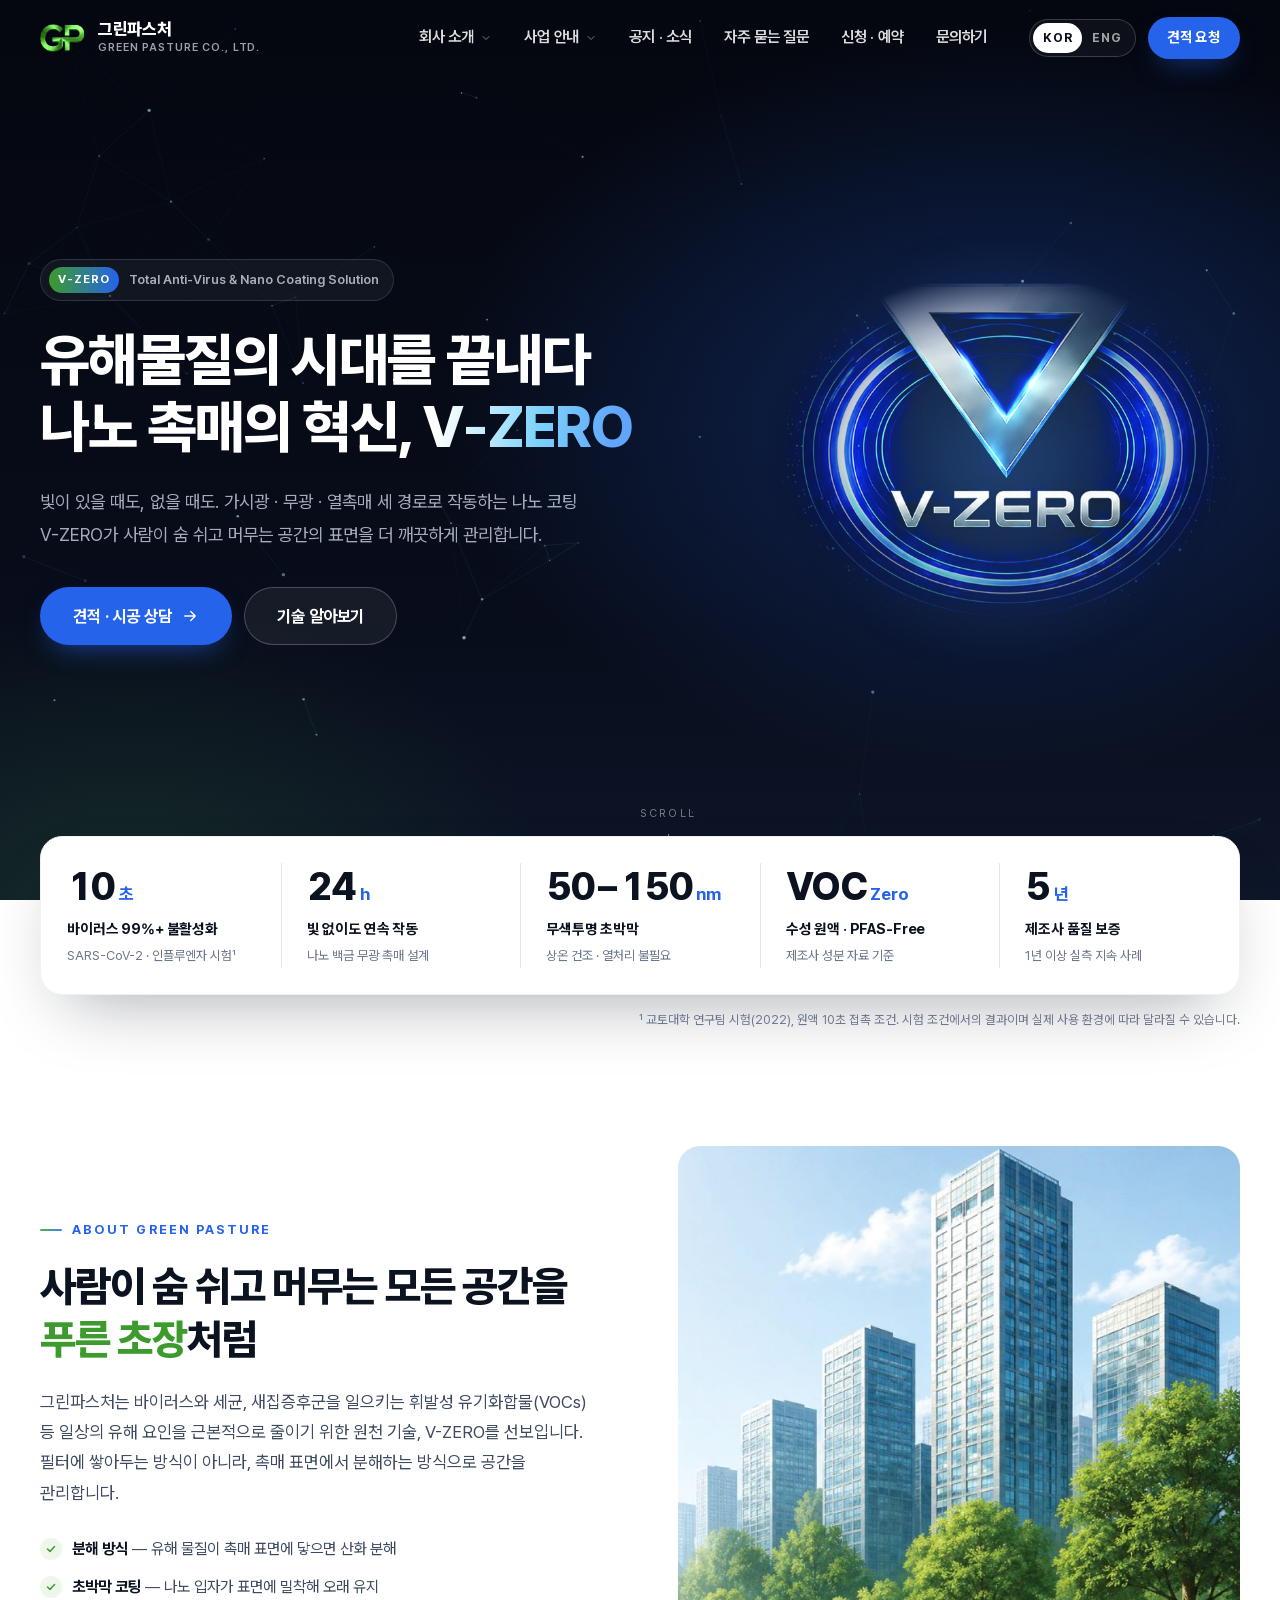
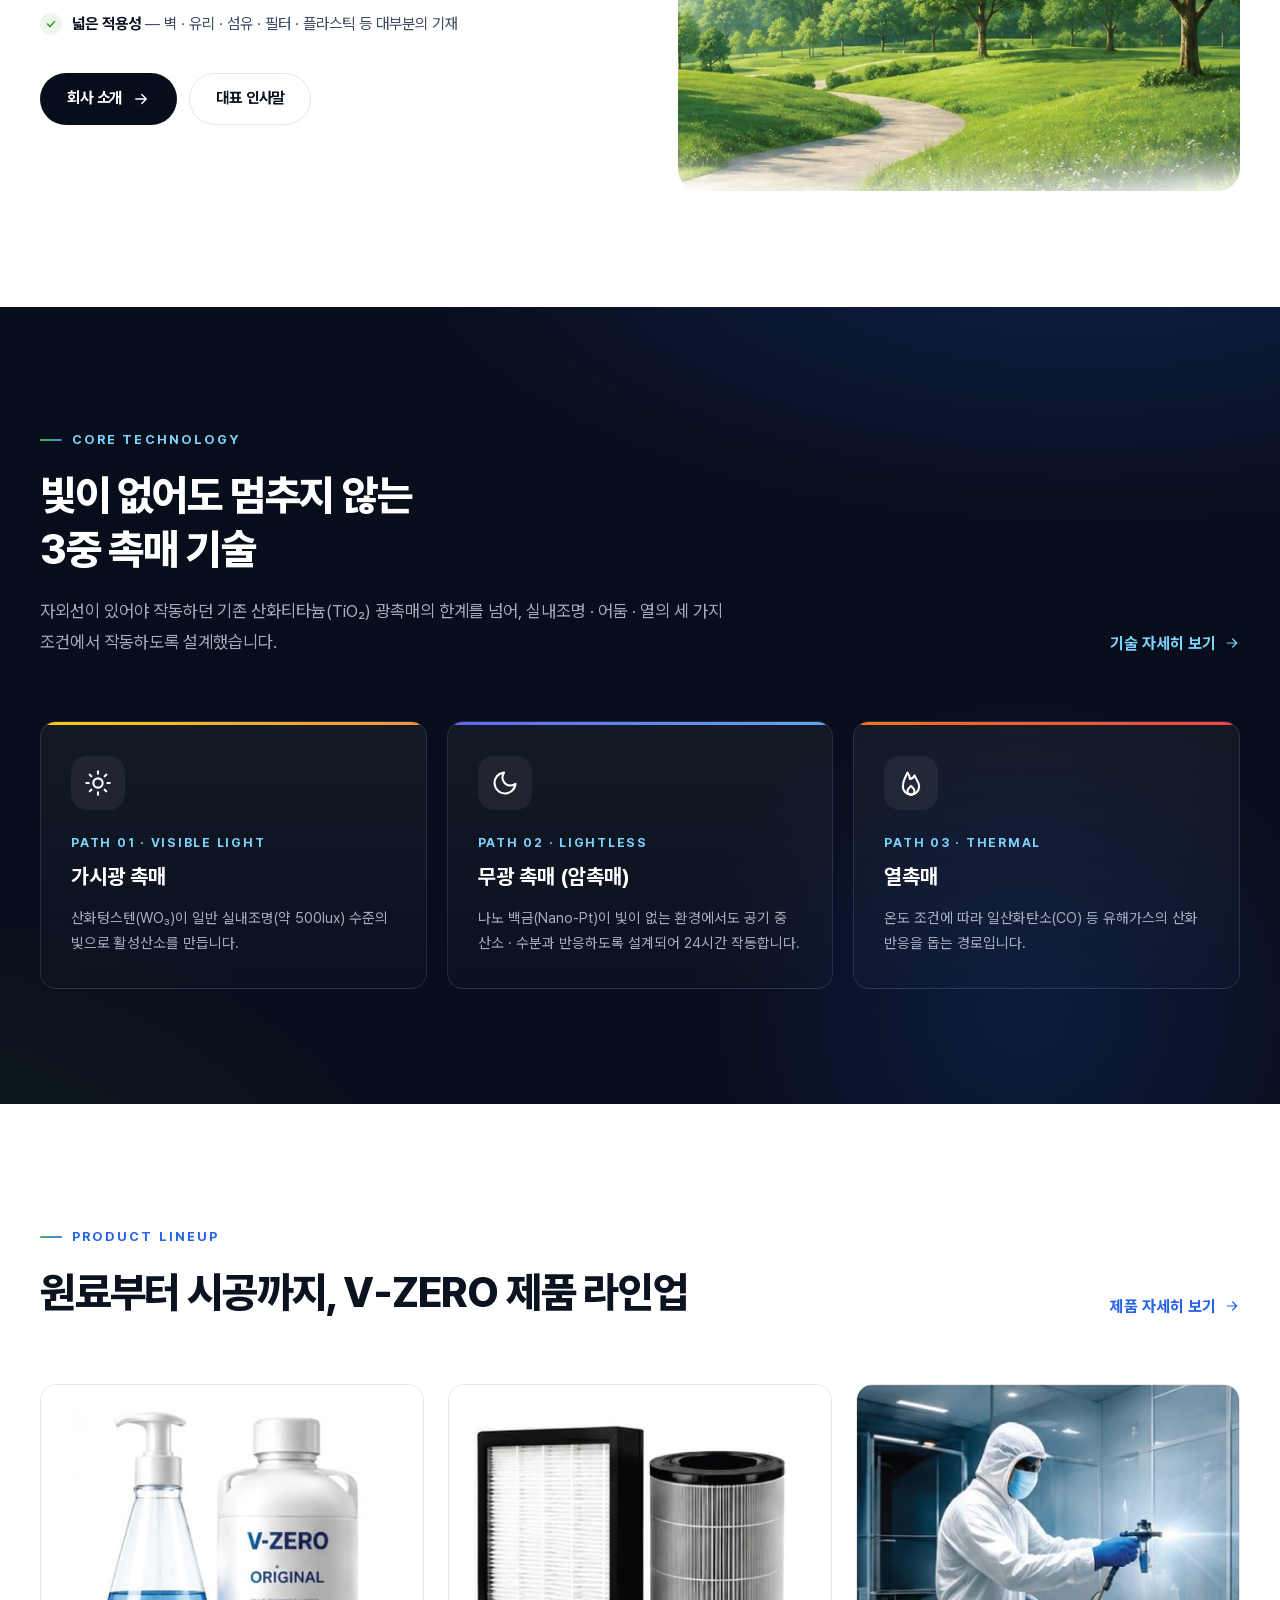
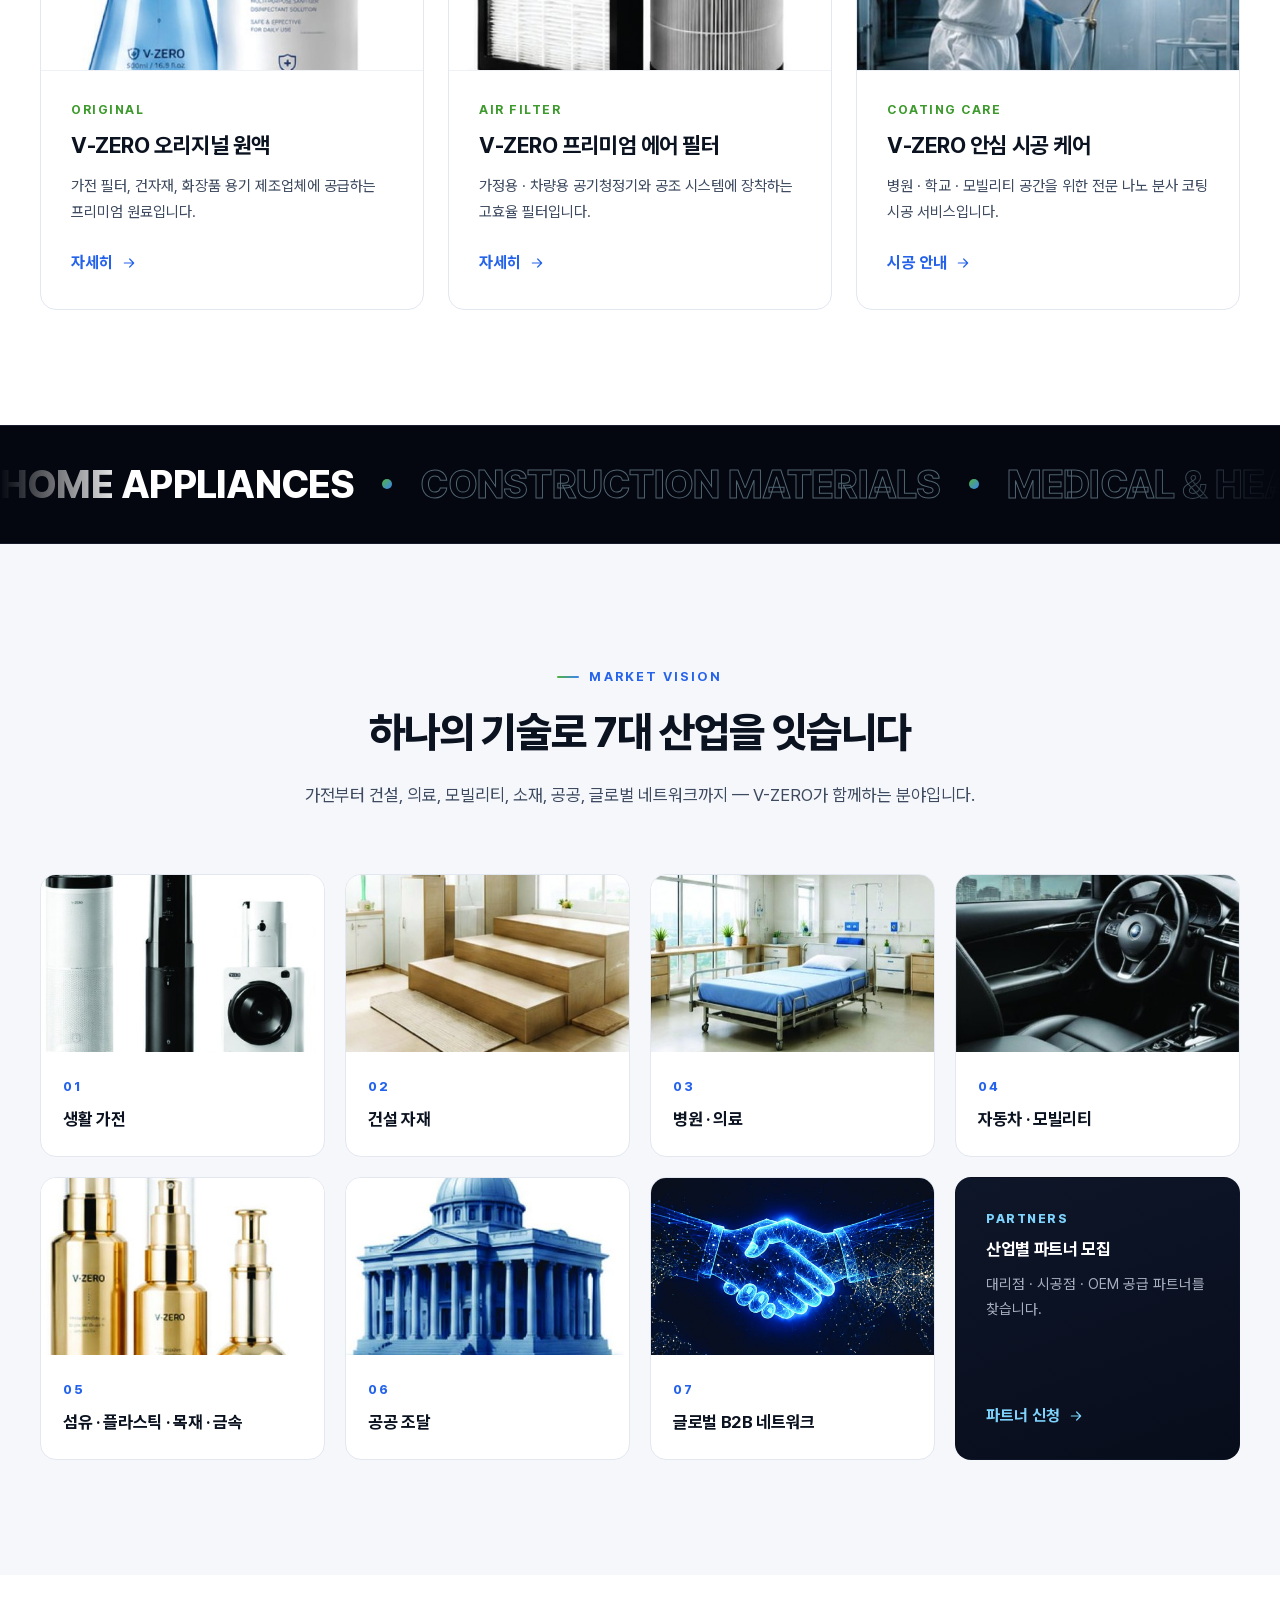
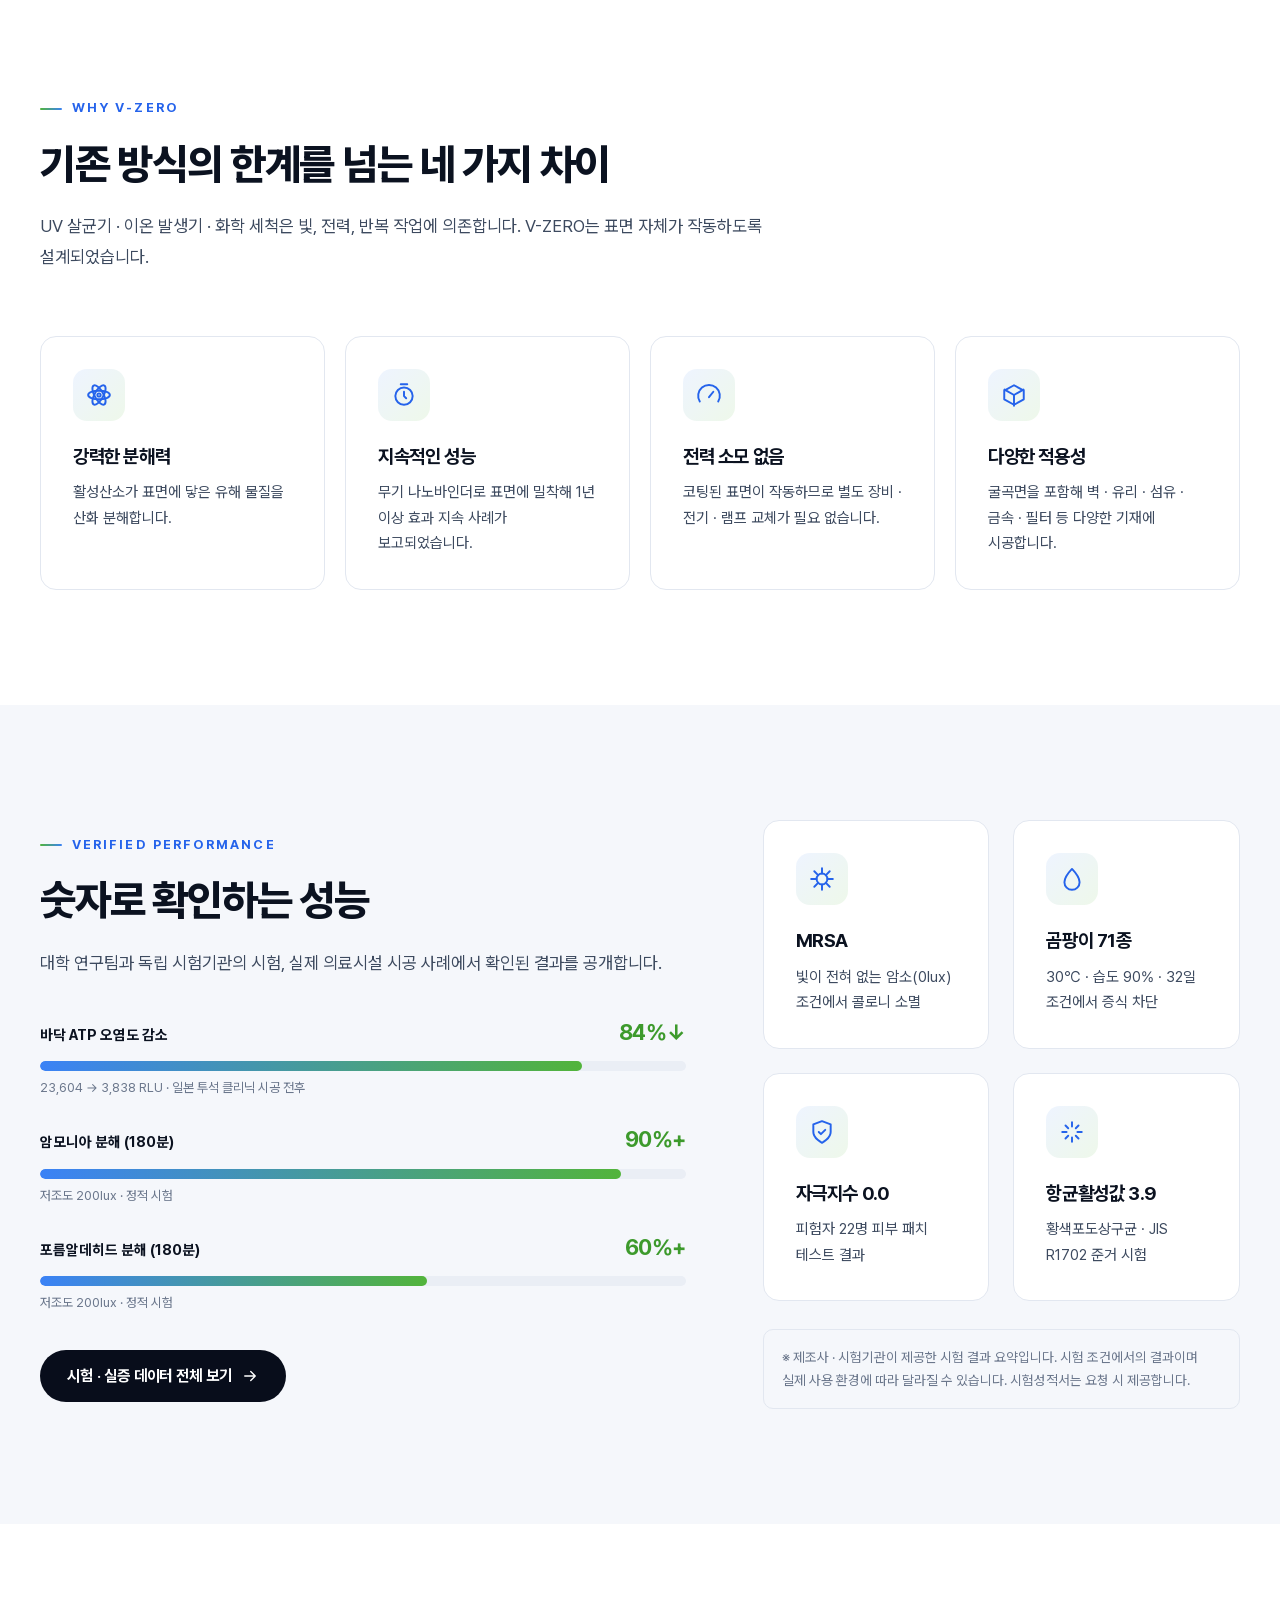
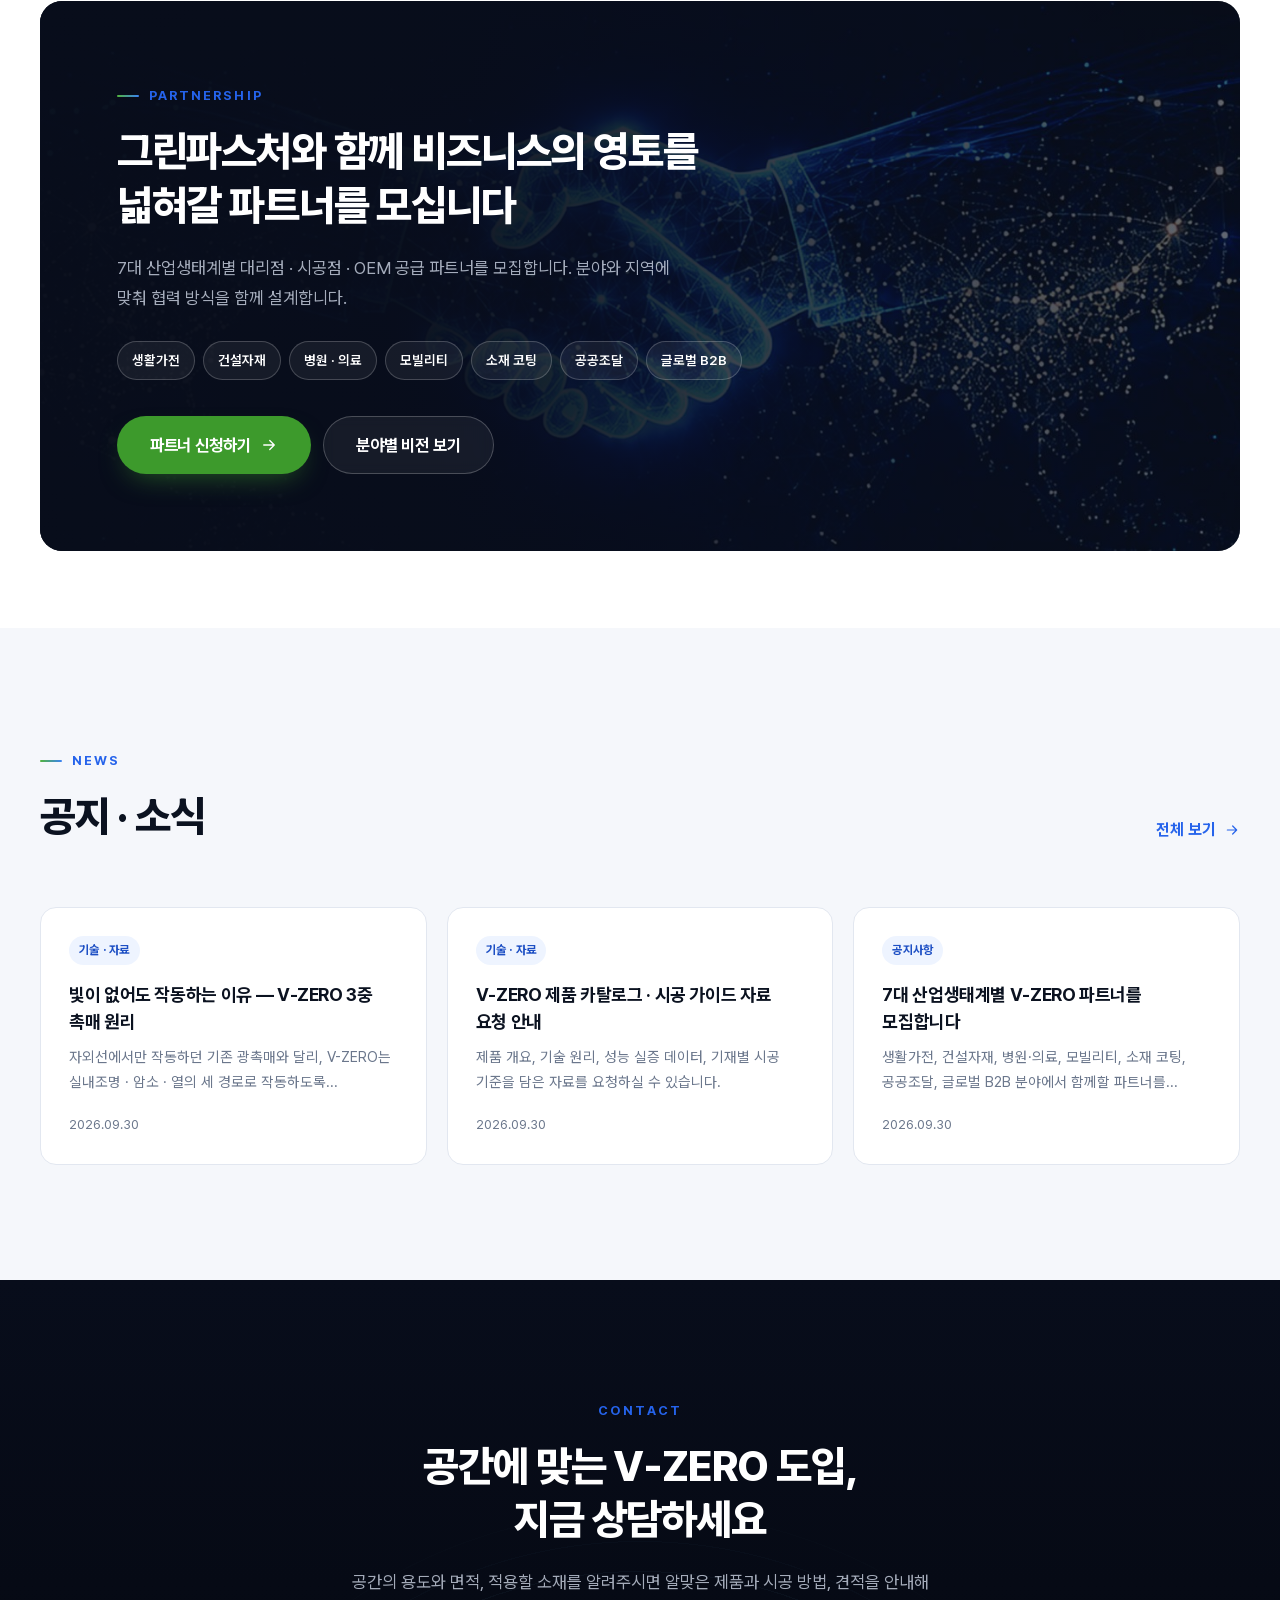
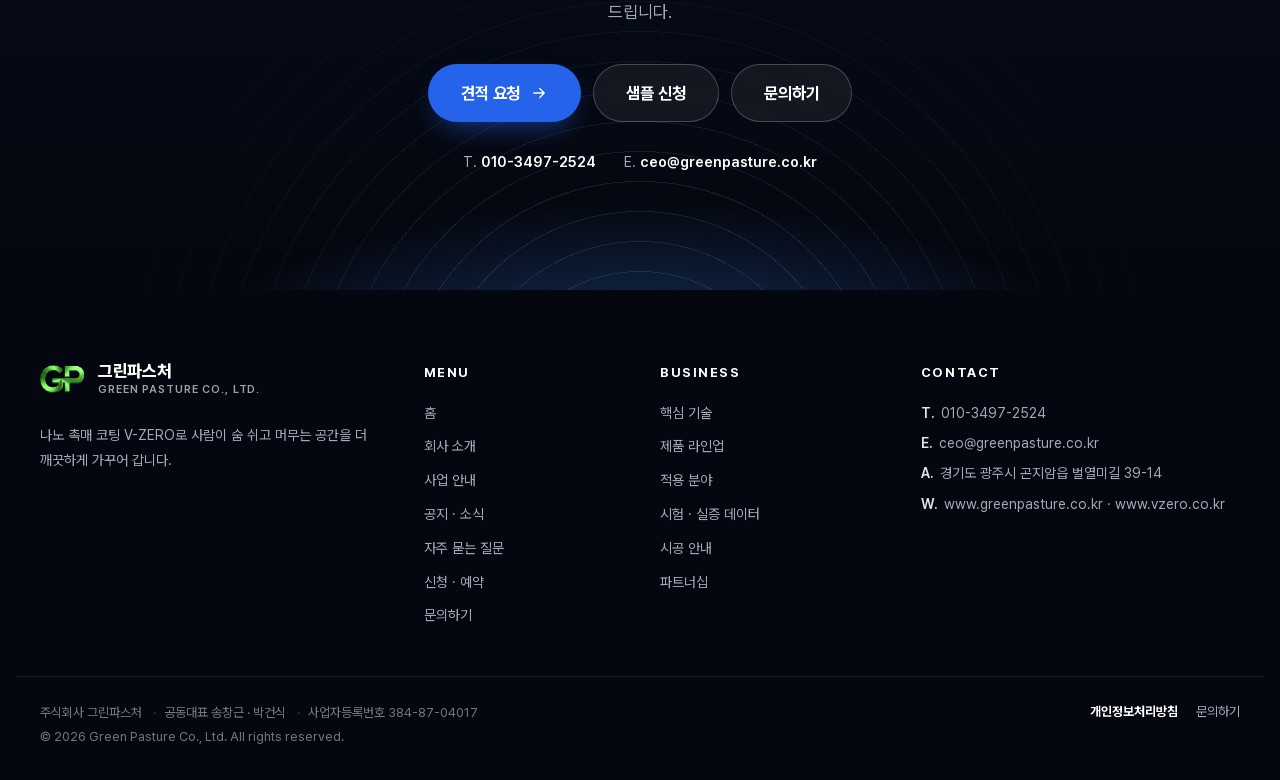
==== index.html @ b208fc96 "사업자등록증 반영, 움직임(애니메이션) 추가 사업자등록증 (2026-06-05 발급) - 사업자등록번호 384-87-04017: 푸터, 회사 개요, 구조화 데이터(taxID) - " ====
<!DOCTYPE html>
<html lang="ko" class="no-js">
<head>
<meta charset="UTF-8">
<meta name="viewport" content="width=device-width, initial-scale=1">
<title>주식회사 그린파스처 | 나노 촉매 코팅 V-ZERO</title>
<meta name="gp:title-en" content="Green Pasture Co., Ltd. | V-ZERO Nano-Catalyst Coating">
<meta name="description" content="가시광 · 무광 · 열촉매 3중 작동 나노 코팅 V-ZERO. 주식회사 그린파스처가 병원 · 학교 · 가전 · 건설자재 · 모빌리티 공간의 표면 위생 솔루션을 제공합니다.">
<meta name="keywords" content="그린파스처, V-ZERO, 브이제로, 나노코팅, 광촉매, 가시광촉매, 암촉매, 항균코팅, 항바이러스코팅, 나노촉매">
<link rel="canonical" href="https://www.greenpasture.co.kr/">
<meta property="og:type" content="website">
<meta property="og:site_name" content="그린파스처 Green Pasture">
<meta property="og:title" content="주식회사 그린파스처 | 나노 촉매 코팅 V-ZERO">
<meta property="og:description" content="유해물질의 시대를 끝내다 — 가시광 · 무광 · 열촉매 3중 작동 나노 코팅 V-ZERO">
<meta property="og:url" content="https://www.greenpasture.co.kr/">
<meta property="og:image" content="https://www.greenpasture.co.kr/assets/img/og-image.jpg">
<meta property="og:locale" content="ko_KR">
<meta property="og:locale:alternate" content="en_US">
<meta name="twitter:card" content="summary_large_image">
<!-- 검색엔진 등록 후 받은 확인 코드를 아래에 넣으세요 (README 7장 참고)
<meta name="naver-site-verification" content="">
<meta name="google-site-verification" content="">
-->
<link rel="icon" type="image/png" sizes="32x32" href="assets/img/favicon-32.png">
<link rel="icon" type="image/png" sizes="64x64" href="assets/img/favicon-64.png">
<link rel="apple-touch-icon" href="assets/img/apple-touch-icon.png">
<meta name="theme-color" content="#080d1b">
<script>(function(){var d=document.documentElement;d.classList.remove('no-js');try{var q=new URLSearchParams(location.search).get('lang');var l=q||localStorage.getItem('gp-lang');if(l==='en')d.lang='en';}catch(e){}})();</script>
<link rel="stylesheet" href="assets/fonts/pretendard/pretendard.css">
<link rel="stylesheet" href="assets/css/style.css?v=2">
<script type="application/ld+json">
{
  "@context": "https://schema.org",
  "@type": "Organization",
  "name": "주식회사 그린파스처",
  "alternateName": "Green Pasture Co., Ltd.",
  "url": "https://www.greenpasture.co.kr/",
  "logo": "https://www.greenpasture.co.kr/assets/img/apple-touch-icon.png",
  "email": "ceo@greenpasture.co.kr",
  "telephone": "+82-10-3497-2524",
  "address": {
    "@type": "PostalAddress",
    "streetAddress": "곤지암읍 벌열미길 39-14",
    "addressLocality": "광주시",
    "addressRegion": "경기도",
    "addressCountry": "KR"
  },
  "taxID": "384-87-04017",
  "brand": { "@type": "Brand", "name": "V-ZERO" }
}
</script>
</head>
<body>
<a class="skip-link" href="#main">본문 바로가기</a>
<div id="header-slot"></div>

<main id="main">

  <!-- ============ 첫 화면 ============ -->
  <section class="hero" aria-labelledby="heroTitle">
    <canvas class="hero__canvas" id="heroCanvas" aria-hidden="true"></canvas>
    <div class="wrap hero__inner">
      <div class="hero__copy">
        <span class="hero__kicker"><b>V-ZERO</b> Total Anti-Virus &amp; Nano Coating Solution</span>
        <h1 class="h-display" id="heroTitle">
          <span data-lang="ko"><span class="line">유해물질의 시대를 끝내다</span><span class="line">나노 촉매의 혁신, <span class="grad-text nowrap">V-ZERO</span></span></span>
          <span data-lang="en"><span class="line">Ending the age of</span><span class="line">harmful substances. <span class="grad-text nowrap">V-ZERO</span></span></span>
        </h1>
        <p class="hero__lead">
          <span data-lang="ko">빛이 있을 때도, 없을 때도. 가시광 · 무광 · 열촉매 세 경로로 작동하는 나노 코팅 V-ZERO가 사람이 숨 쉬고 머무는 공간의 표면을 더 깨끗하게 관리합니다.</span>
          <span data-lang="en">With light or without it. V-ZERO is a nano coating that works through visible-light, lightless and thermal catalysis to keep the surfaces of the spaces where people live and breathe cleaner.</span>
        </p>
        <div class="btn-row">
          <a class="btn btn--primary btn--lg" href="apply.html?type=quote">
            <span data-lang="ko">견적 · 시공 상담</span><span data-lang="en">Request a Quote</span><i data-icon="arrow"></i>
          </a>
          <a class="btn btn--ghost btn--lg" href="business.html#technology">
            <span data-lang="ko">기술 알아보기</span><span data-lang="en">Explore Technology</span>
          </a>
        </div>
      </div>
      <div class="hero__visual">
        <img class="hero__emblem" src="assets/img/vzero-emblem.jpg" alt="V-ZERO 엠블럼" width="1400" height="1062" fetchpriority="high">
      </div>
    </div>
    <span class="hero__scroll" aria-hidden="true">Scroll</span>
  </section>

  <!-- ============ 핵심 수치 ============ -->
  <section class="specs" aria-label="V-ZERO 핵심 수치">
    <div class="wrap">
      <div class="specs__panel reveal">
        <div class="spec">
          <div class="spec__value">10<small data-lang="ko">초</small><small data-lang="en">sec</small></div>
          <div class="spec__label"><span data-lang="ko">바이러스 99%+ 불활성화</span><span data-lang="en">99%+ virus inactivation</span></div>
          <div class="spec__desc"><span data-lang="ko">SARS-CoV-2 · 인플루엔자 시험¹</span><span data-lang="en">SARS-CoV-2 &amp; influenza tests¹</span></div>
        </div>
        <div class="spec">
          <div class="spec__value">24<small>h</small></div>
          <div class="spec__label"><span data-lang="ko">빛 없이도 연속 작동</span><span data-lang="en">Works without light</span></div>
          <div class="spec__desc"><span data-lang="ko">나노 백금 무광 촉매 설계</span><span data-lang="en">Nano-platinum dark catalyst</span></div>
        </div>
        <div class="spec">
          <div class="spec__value">50–150<small>nm</small></div>
          <div class="spec__label"><span data-lang="ko">무색투명 초박막</span><span data-lang="en">Invisible ultra-thin film</span></div>
          <div class="spec__desc"><span data-lang="ko">상온 건조 · 열처리 불필요</span><span data-lang="en">Room-temperature curing</span></div>
        </div>
        <div class="spec">
          <div class="spec__value">VOC<small>Zero</small></div>
          <div class="spec__label"><span data-lang="ko">수성 원액 · PFAS-Free</span><span data-lang="en">Water-based, PFAS-free</span></div>
          <div class="spec__desc"><span data-lang="ko">제조사 성분 자료 기준</span><span data-lang="en">Per manufacturer data</span></div>
        </div>
        <div class="spec" data-tbd="'5년 제조사 보증'의 보증 주체(제조사/그린파스처)와 보증 조건을 확인해 주세요.">
          <div class="spec__value">5<small data-lang="ko">년</small><small data-lang="en">yrs</small></div>
          <div class="spec__label"><span data-lang="ko">제조사 품질 보증</span><span data-lang="en">Manufacturer warranty</span></div>
          <div class="spec__desc"><span data-lang="ko">1년 이상 실측 지속 사례</span><span data-lang="en">Field-verified over 1 year</span></div>
        </div>
      </div>
      <p class="specs__foot" data-tbd="시험성적서 원본과, 시험 물질(W-35PGN 계열)과 V-ZERO의 동일성 확인이 필요합니다. 광고 표현은 화학제품안전법·표시광고법 검토 대상입니다.">
        <span data-lang="ko">¹ 교토대학 연구팀 시험(2022), 원액 10초 접촉 조건. 시험 조건에서의 결과이며 실제 사용 환경에 따라 달라질 수 있습니다.</span>
        <span data-lang="en">¹ Kyoto University research team (2022), 10-second contact with the solution. Results under test conditions; actual performance may vary.</span>
      </p>
    </div>
  </section>

  <!-- ============ 브랜드 ============ -->
  <section class="section">
    <div class="wrap split">
      <div class="reveal">
        <span class="eyebrow">About Green Pasture</span>
        <h2 class="h2">
          <span data-lang="ko">사람이 숨 쉬고 머무는 모든 공간을<br><span class="accent-green">푸른 초장</span>처럼</span>
          <span data-lang="en">Every space where people breathe and stay, as clean as a <span class="accent-green">green pasture</span></span>
        </h2>
        <p class="lead">
          <span data-lang="ko">그린파스처는 바이러스와 세균, 새집증후군을 일으키는 휘발성 유기화합물(VOCs) 등 일상의 유해 요인을 근본적으로 줄이기 위한 원천 기술, V-ZERO를 선보입니다. 필터에 쌓아두는 방식이 아니라, 촉매 표면에서 분해하는 방식으로 공간을 관리합니다.</span>
          <span data-lang="en">Green Pasture introduces V-ZERO, a core technology developed to fundamentally reduce everyday hazards such as viruses, bacteria and the volatile organic compounds (VOCs) behind sick building syndrome. Rather than trapping them in a filter, V-ZERO breaks them down on the catalyst surface.</span>
        </p>
        <ul class="checks">
          <li><span data-lang="ko"><strong>분해 방식</strong> — 유해 물질이 촉매 표면에 닿으면 산화 분해</span><span data-lang="en"><strong>Decomposition</strong> — contaminants are oxidized on contact with the catalyst surface</span></li>
          <li><span data-lang="ko"><strong>초박막 코팅</strong> — 나노 입자가 표면에 밀착해 오래 유지</span><span data-lang="en"><strong>Ultra-thin coating</strong> — nano particles bond tightly and last</span></li>
          <li><span data-lang="ko"><strong>넓은 적용성</strong> — 벽 · 유리 · 섬유 · 필터 · 플라스틱 등 대부분의 기재</span><span data-lang="en"><strong>Versatile</strong> — walls, glass, textiles, filters, plastics and more</span></li>
        </ul>
        <div class="btn-row">
          <a class="btn btn--dark" href="about.html"><span data-lang="ko">회사 소개</span><span data-lang="en">About Us</span><i data-icon="arrow"></i></a>
          <a class="btn btn--line" href="about.html#message"><span data-lang="ko">대표 인사말</span><span data-lang="en">CEO Message</span></a>
        </div>
      </div>
      <div class="reveal" data-delay="2">
        <div class="frame" style="aspect-ratio: 4 / 4.6">
          <img src="assets/img/brand-city.jpg" alt="숲과 도시가 어우러진 풍경" width="696" height="874" loading="lazy">
        </div>
      </div>
    </div>
  </section>

  <!-- ============ 핵심 기술 ============ -->
  <section class="section section--dark" aria-labelledby="techTitle">
    <div class="wrap">
      <div class="section__head section__head--split">
        <div class="reveal">
          <span class="eyebrow">Core Technology</span>
          <h2 class="h2" id="techTitle">
            <span data-lang="ko">빛이 없어도 멈추지 않는<br>3중 촉매 기술</span>
            <span data-lang="en">A triple catalyst that<br>keeps working in the dark</span>
          </h2>
          <p class="lead">
            <span data-lang="ko">자외선이 있어야 작동하던 기존 산화티타늄(TiO₂) 광촉매의 한계를 넘어, 실내조명 · 어둠 · 열의 세 가지 조건에서 작동하도록 설계했습니다.</span>
            <span data-lang="en">Going beyond UV-dependent titanium dioxide (TiO₂) photocatalysts, V-ZERO is designed to work under indoor light, in darkness and with heat.</span>
          </p>
        </div>
        <a class="link-arrow reveal" href="business.html#technology"><span data-lang="ko">기술 자세히 보기</span><span data-lang="en">Technology details</span><i data-icon="arrow"></i></a>
      </div>
      <div class="paths">
        <article class="path path--light reveal">
          <div class="path__icon"><i data-icon="sun"></i></div>
          <div class="path__step">Path 01 · Visible Light</div>
          <h3><span data-lang="ko">가시광 촉매</span><span data-lang="en">Visible-light catalysis</span></h3>
          <p><span data-lang="ko">산화텅스텐(WO₃)이 일반 실내조명(약 500lux) 수준의 빛으로 활성산소를 만듭니다.</span><span data-lang="en">Tungsten trioxide (WO₃) generates reactive oxygen under ordinary indoor lighting (approx. 500 lux).</span></p>
        </article>
        <article class="path path--dark reveal" data-delay="1">
          <div class="path__icon"><i data-icon="moon"></i></div>
          <div class="path__step">Path 02 · Lightless</div>
          <h3><span data-lang="ko">무광 촉매 (암촉매)</span><span data-lang="en">Lightless (dark) catalysis</span></h3>
          <p><span data-lang="ko">나노 백금(Nano-Pt)이 빛이 없는 환경에서도 공기 중 산소 · 수분과 반응하도록 설계되어 24시간 작동합니다.</span><span data-lang="en">Nano-platinum is designed to react with oxygen and moisture in the air even without light, working around the clock.</span></p>
        </article>
        <article class="path path--heat reveal" data-delay="2">
          <div class="path__icon"><i data-icon="flame"></i></div>
          <div class="path__step">Path 03 · Thermal</div>
          <h3><span data-lang="ko">열촉매</span><span data-lang="en">Thermal catalysis</span></h3>
          <p><span data-lang="ko">온도 조건에 따라 일산화탄소(CO) 등 유해가스의 산화 반응을 돕는 경로입니다.</span><span data-lang="en">Under suitable temperatures, it assists the oxidation of harmful gases such as carbon monoxide (CO).</span></p>
        </article>
      </div>
    </div>
  </section>

  <!-- ============ 제품 ============ -->
  <section class="section" aria-labelledby="productTitle">
    <div class="wrap">
      <div class="section__head section__head--split">
        <div class="reveal">
          <span class="eyebrow">Product Lineup</span>
          <h2 class="h2" id="productTitle"><span data-lang="ko">원료부터 시공까지, V-ZERO 제품 라인업</span><span data-lang="en">From raw material to application</span></h2>
        </div>
        <a class="link-arrow reveal" href="business.html#products"><span data-lang="ko">제품 자세히 보기</span><span data-lang="en">View all products</span><i data-icon="arrow"></i></a>
      </div>
      <div class="grid grid--3">
        <article class="card product reveal">
          <div class="product__media"><img src="assets/img/prod-original.jpg" alt="V-ZERO 오리지널 원액 용기" width="477" height="469" loading="lazy"></div>
          <div class="product__body">
            <span class="product__tag">Original</span>
            <h3><span data-lang="ko">V-ZERO 오리지널 원액</span><span data-lang="en">V-ZERO Original Solution</span></h3>
            <p><span data-lang="ko">가전 필터, 건자재, 화장품 용기 제조업체에 공급하는 프리미엄 원료입니다.</span><span data-lang="en">A premium raw material supplied to manufacturers of appliance filters, building materials and cosmetic containers.</span></p>
            <a class="link-arrow" href="business.html#products"><span data-lang="ko">자세히</span><span data-lang="en">Details</span><i data-icon="arrow"></i></a>
          </div>
        </article>
        <article class="card product reveal" data-delay="1">
          <div class="product__media"><img src="assets/img/prod-filter.jpg" alt="V-ZERO 프리미엄 에어 필터" width="477" height="443" loading="lazy"></div>
          <div class="product__body">
            <span class="product__tag">Air Filter</span>
            <h3><span data-lang="ko">V-ZERO 프리미엄 에어 필터</span><span data-lang="en">V-ZERO Premium Air Filter</span></h3>
            <p><span data-lang="ko">가정용 · 차량용 공기청정기와 공조 시스템에 장착하는 고효율 필터입니다.</span><span data-lang="en">High-efficiency filters for home and vehicle air purifiers and HVAC systems.</span></p>
            <a class="link-arrow" href="business.html#products"><span data-lang="ko">자세히</span><span data-lang="en">Details</span><i data-icon="arrow"></i></a>
          </div>
        </article>
        <article class="card product reveal" data-delay="2">
          <div class="product__media product__media--cover"><img src="assets/img/prod-care.jpg" alt="방호복을 입고 스프레이건으로 나노 코팅을 시공하는 모습" width="454" height="388" loading="lazy"></div>
          <div class="product__body">
            <span class="product__tag">Coating Care</span>
            <h3><span data-lang="ko">V-ZERO 안심 시공 케어</span><span data-lang="en">V-ZERO Coating Care</span></h3>
            <p><span data-lang="ko">병원 · 학교 · 모빌리티 공간을 위한 전문 나노 분사 코팅 시공 서비스입니다.</span><span data-lang="en">A professional nano spray-coating service for hospitals, schools and mobility spaces.</span></p>
            <a class="link-arrow" href="business.html#process"><span data-lang="ko">시공 안내</span><span data-lang="en">Process</span><i data-icon="arrow"></i></a>
          </div>
        </article>
      </div>
    </div>
  </section>

  <!-- ============ 흐르는 산업 띠 (장식 · 7대 산업 영문명) ============ -->
  <div class="marquee" aria-hidden="true">
    <div class="marquee__track"><div class="marquee__group"><span class="marquee__item">Home Appliances</span><span class="marquee__item">Construction Materials</span><span class="marquee__item">Medical &amp; Healthcare</span><span class="marquee__item">Automotive &amp; Mobility</span><span class="marquee__item">Textiles · Plastics · Wood · Metals</span><span class="marquee__item">Public Procurement</span><span class="marquee__item">Global B2B Network</span></div><div class="marquee__group"><span class="marquee__item">Home Appliances</span><span class="marquee__item">Construction Materials</span><span class="marquee__item">Medical &amp; Healthcare</span><span class="marquee__item">Automotive &amp; Mobility</span><span class="marquee__item">Textiles · Plastics · Wood · Metals</span><span class="marquee__item">Public Procurement</span><span class="marquee__item">Global B2B Network</span></div></div>
  </div>

  <!-- ============ 적용 분야 ============ -->
  <section class="section section--soft" aria-labelledby="appTitle">
    <div class="wrap">
      <div class="section__head section__head--center reveal">
        <span class="eyebrow">Market Vision</span>
        <h2 class="h2" id="appTitle"><span data-lang="ko">하나의 기술로 7대 산업을 잇습니다</span><span data-lang="en">One technology, seven industries</span></h2>
        <p class="lead"><span data-lang="ko">가전부터 건설, 의료, 모빌리티, 소재, 공공, 글로벌 네트워크까지 — V-ZERO가 함께하는 분야입니다.</span><span data-lang="en">From appliances to construction, healthcare, mobility, materials, the public sector and global networks.</span></p>
      </div>
      <div class="apps apps--4">
        <a class="app reveal" href="business.html#applications">
          <div class="app__media"><img src="assets/img/app-home.jpg" alt="공기청정기와 생활가전" width="468" height="374" loading="lazy"></div>
          <div class="app__body"><span class="app__no">01</span><h3><span data-lang="ko">생활 가전</span><span data-lang="en">Home Appliances</span></h3></div>
        </a>
        <a class="app reveal" data-delay="1" href="business.html#applications">
          <div class="app__media"><img src="assets/img/app-build.jpg" alt="밝은 실내 마감재" width="442" height="422" loading="lazy"></div>
          <div class="app__body"><span class="app__no">02</span><h3><span data-lang="ko">건설 자재</span><span data-lang="en">Construction Materials</span></h3></div>
        </a>
        <a class="app reveal" data-delay="2" href="business.html#applications">
          <div class="app__media"><img src="assets/img/app-medical.jpg" alt="병실 내부" width="442" height="367" loading="lazy"></div>
          <div class="app__body"><span class="app__no">03</span><h3><span data-lang="ko">병원 · 의료</span><span data-lang="en">Medical &amp; Healthcare</span></h3></div>
        </a>
        <a class="app reveal" data-delay="3" href="business.html#applications">
          <div class="app__media"><img src="assets/img/app-mobility.jpg" alt="자동차 실내" width="442" height="342" loading="lazy"></div>
          <div class="app__body"><span class="app__no">04</span><h3><span data-lang="ko">자동차 · 모빌리티</span><span data-lang="en">Automotive &amp; Mobility</span></h3></div>
        </a>
        <a class="app reveal" href="business.html#applications">
          <div class="app__media"><img src="assets/img/app-beauty.jpg" alt="화장품 용기" width="437" height="507" loading="lazy"></div>
          <div class="app__body"><span class="app__no">05</span><h3><span data-lang="ko">섬유 · 플라스틱 · 목재 · 금속</span><span data-lang="en">Textiles, Plastics, Wood &amp; Metals</span></h3></div>
        </a>
        <a class="app reveal" data-delay="1" href="business.html#applications">
          <div class="app__media"><img src="assets/img/app-public.jpg" alt="공공 건축물" width="423" height="417" loading="lazy"></div>
          <div class="app__body"><span class="app__no">06</span><h3><span data-lang="ko">공공 조달</span><span data-lang="en">Public Procurement</span></h3></div>
        </a>
        <a class="app reveal" data-delay="2" href="business.html#partnership">
          <div class="app__media"><img src="assets/img/partner-network.jpg" alt="세계 지도 위에서 맞잡은 손" width="1600" height="636" loading="lazy"></div>
          <div class="app__body"><span class="app__no">07</span><h3><span data-lang="ko">글로벌 B2B 네트워크</span><span data-lang="en">Global B2B Network</span></h3></div>
        </a>
        <a class="app app--text reveal" data-delay="3" href="apply.html?type=partner">
          <div class="app__body">
            <span class="app__no">PARTNERS</span>
            <h3><span data-lang="ko">산업별 파트너 모집</span><span data-lang="en">Become a partner</span></h3>
            <p><span data-lang="ko">대리점 · 시공점 · OEM 공급 파트너를 찾습니다.</span><span data-lang="en">Distributors, applicators and OEM partners wanted.</span></p>
            <span class="link-arrow"><span data-lang="ko">파트너 신청</span><span data-lang="en">Apply</span><i data-icon="arrow"></i></span>
          </div>
        </a>
      </div>
    </div>
  </section>

  <!-- ============ 핵심 가치 ============ -->
  <section class="section" aria-labelledby="valueTitle">
    <div class="wrap">
      <div class="section__head reveal">
        <span class="eyebrow">Why V-ZERO</span>
        <h2 class="h2" id="valueTitle"><span data-lang="ko">기존 방식의 한계를 넘는 네 가지 차이</span><span data-lang="en">Four differences that go beyond conventional methods</span></h2>
        <p class="lead"><span data-lang="ko">UV 살균기 · 이온 발생기 · 화학 세척은 빛, 전력, 반복 작업에 의존합니다. V-ZERO는 표면 자체가 작동하도록 설계되었습니다.</span><span data-lang="en">UV sterilizers, ionizers and chemical cleaning depend on light, power or repeated work. V-ZERO is designed so that the surface itself does the work.</span></p>
      </div>
      <div class="values">
        <div class="card reveal">
          <div class="card__icon"><i data-icon="atom"></i></div>
          <h3><span data-lang="ko">강력한 분해력</span><span data-lang="en">Strong decomposition</span></h3>
          <p><span data-lang="ko">활성산소가 표면에 닿은 유해 물질을 산화 분해합니다.</span><span data-lang="en">Reactive oxygen oxidizes contaminants that reach the surface.</span></p>
        </div>
        <div class="card reveal" data-delay="1">
          <div class="card__icon"><i data-icon="timer"></i></div>
          <h3><span data-lang="ko">지속적인 성능</span><span data-lang="en">Lasting performance</span></h3>
          <p><span data-lang="ko">무기 나노바인더로 표면에 밀착해 1년 이상 효과 지속 사례가 보고되었습니다.</span><span data-lang="en">An inorganic nano-binder bonds to the surface; effects lasting over a year have been reported.</span></p>
        </div>
        <div class="card reveal" data-delay="2">
          <div class="card__icon"><i data-icon="gauge"></i></div>
          <h3><span data-lang="ko">전력 소모 없음</span><span data-lang="en">Zero power</span></h3>
          <p><span data-lang="ko">코팅된 표면이 작동하므로 별도 장비 · 전기 · 램프 교체가 필요 없습니다.</span><span data-lang="en">The coated surface works on its own — no devices, electricity or lamp replacement.</span></p>
        </div>
        <div class="card reveal" data-delay="3">
          <div class="card__icon"><i data-icon="cube"></i></div>
          <h3><span data-lang="ko">다양한 적용성</span><span data-lang="en">Wide applicability</span></h3>
          <p><span data-lang="ko">굴곡면을 포함해 벽 · 유리 · 섬유 · 금속 · 필터 등 다양한 기재에 시공합니다.</span><span data-lang="en">Applies to walls, glass, textiles, metals, filters and curved surfaces.</span></p>
        </div>
      </div>
    </div>
  </section>

  <!-- ============ 신뢰 (시험 결과 요약) ============ -->
  <section class="section section--soft" aria-labelledby="trustTitle">
    <div class="wrap split split--wide-left">
      <div class="reveal">
        <span class="eyebrow">Verified Performance</span>
        <h2 class="h2" id="trustTitle"><span data-lang="ko">숫자로 확인하는 성능</span><span data-lang="en">Performance in numbers</span></h2>
        <p class="lead"><span data-lang="ko">대학 연구팀과 독립 시험기관의 시험, 실제 의료시설 시공 사례에서 확인된 결과를 공개합니다.</span><span data-lang="en">We share results from university research teams, independent laboratories and an actual medical facility.</span></p>
        <div class="bars" style="margin-top:36px">
          <div class="bar">
            <div class="bar__head"><span data-lang="ko">바닥 ATP 오염도 감소</span><span data-lang="en">Floor ATP contamination</span><b>84%↓</b></div>
            <div class="bar__track"><span class="bar__fill" style="--w:84%"></span></div>
            <div class="bar__meta">23,604 → 3,838 RLU · <span data-lang="ko">일본 투석 클리닉 시공 전후</span><span data-lang="en">dialysis clinic in Japan, before/after</span></div>
          </div>
          <div class="bar">
            <div class="bar__head"><span data-lang="ko">암모니아 분해 (180분)</span><span data-lang="en">Ammonia decomposition (180 min)</span><b>90%+</b></div>
            <div class="bar__track"><span class="bar__fill" style="--w:90%"></span></div>
            <div class="bar__meta"><span data-lang="ko">저조도 200lux · 정적 시험</span><span data-lang="en">Low light 200 lux · static test</span></div>
          </div>
          <div class="bar">
            <div class="bar__head"><span data-lang="ko">포름알데히드 분해 (180분)</span><span data-lang="en">Formaldehyde decomposition (180 min)</span><b>60%+</b></div>
            <div class="bar__track"><span class="bar__fill" style="--w:60%"></span></div>
            <div class="bar__meta"><span data-lang="ko">저조도 200lux · 정적 시험</span><span data-lang="en">Low light 200 lux · static test</span></div>
          </div>
        </div>
        <div class="btn-row">
          <a class="btn btn--dark" href="business.html#performance"><span data-lang="ko">시험 · 실증 데이터 전체 보기</span><span data-lang="en">See all test data</span><i data-icon="arrow"></i></a>
        </div>
      </div>
      <div class="reveal" data-delay="2">
        <div class="grid grid--2">
          <div class="card card--flat">
            <div class="card__icon"><i data-icon="virus"></i></div>
            <h3>MRSA</h3>
            <p><span data-lang="ko">빛이 전혀 없는 암소(0lux) 조건에서 콜로니 소멸</span><span data-lang="en">Colonies eliminated in complete darkness (0 lux)</span></p>
          </div>
          <div class="card card--flat">
            <div class="card__icon"><i data-icon="drop"></i></div>
            <h3><span data-lang="ko">곰팡이 71종</span><span data-lang="en">71 mold species</span></h3>
            <p><span data-lang="ko">30℃ · 습도 90% · 32일 조건에서 증식 차단</span><span data-lang="en">Growth blocked at 30℃, 90% RH for 32 days</span></p>
          </div>
          <div class="card card--flat">
            <div class="card__icon"><i data-icon="shield"></i></div>
            <h3><span data-lang="ko">자극지수 0.0</span><span data-lang="en">Irritation index 0.0</span></h3>
            <p><span data-lang="ko">피험자 22명 피부 패치 테스트 결과</span><span data-lang="en">Skin patch test with 22 subjects</span></p>
          </div>
          <div class="card card--flat">
            <div class="card__icon"><i data-icon="sparkle"></i></div>
            <h3><span data-lang="ko">항균활성값 3.9</span><span data-lang="en">Antibacterial value 3.9</span></h3>
            <p><span data-lang="ko">황색포도상구균 · JIS R1702 준거 시험</span><span data-lang="en">S. aureus · per JIS R1702</span></p>
          </div>
        </div>
        <p class="note" data-tbd="시험성적서 원본(시험기관·번호·일자)과 시험 물질이 V-ZERO와 동일한지 확인이 필요합니다.">
          <span data-lang="ko">※ 제조사 · 시험기관이 제공한 시험 결과 요약입니다. 시험 조건에서의 결과이며 실제 사용 환경에 따라 달라질 수 있습니다. 시험성적서는 요청 시 제공합니다.</span>
          <span data-lang="en">* Summary of results provided by the manufacturer and testing bodies. Results under test conditions; actual performance may vary. Reports available on request.</span>
        </p>
      </div>
    </div>
  </section>

  <!-- ============ 파트너 모집 ============ -->
  <section class="section section--tight">
    <div class="wrap">
      <div class="partner-band reveal">
        <div class="partner-band__bg"><img src="assets/img/partner-network.jpg" alt="" width="1600" height="636" loading="lazy"></div>
        <span class="eyebrow">Partnership</span>
        <h2 class="h2"><span data-lang="ko">그린파스처와 함께 비즈니스의 영토를 넓혀갈 파트너를 모십니다</span><span data-lang="en">Grow your business with Green Pasture</span></h2>
        <p class="lead"><span data-lang="ko">7대 산업생태계별 대리점 · 시공점 · OEM 공급 파트너를 모집합니다. 분야와 지역에 맞춰 협력 방식을 함께 설계합니다.</span><span data-lang="en">We are recruiting distributors, applicators and OEM partners across seven industries, with partnership terms tailored to your sector and region.</span></p>
        <ul class="partner-tags">
          <li><span data-lang="ko">생활가전</span><span data-lang="en">Appliances</span></li>
          <li><span data-lang="ko">건설자재</span><span data-lang="en">Construction</span></li>
          <li><span data-lang="ko">병원 · 의료</span><span data-lang="en">Healthcare</span></li>
          <li><span data-lang="ko">모빌리티</span><span data-lang="en">Mobility</span></li>
          <li><span data-lang="ko">소재 코팅</span><span data-lang="en">Materials</span></li>
          <li><span data-lang="ko">공공조달</span><span data-lang="en">Public sector</span></li>
          <li><span data-lang="ko">글로벌 B2B</span><span data-lang="en">Global B2B</span></li>
        </ul>
        <div class="btn-row">
          <a class="btn btn--green btn--lg" href="apply.html?type=partner"><span data-lang="ko">파트너 신청하기</span><span data-lang="en">Apply for Partnership</span><i data-icon="arrow"></i></a>
          <a class="btn btn--ghost btn--lg" href="business.html#partnership"><span data-lang="ko">분야별 비전 보기</span><span data-lang="en">See our vision</span></a>
        </div>
      </div>
    </div>
  </section>

  <!-- ============ 최신 소식 ============ -->
  <section class="section section--soft" aria-labelledby="newsTitle">
    <div class="wrap">
      <div class="section__head section__head--split">
        <div class="reveal">
          <span class="eyebrow">News</span>
          <h2 class="h2" id="newsTitle"><span data-lang="ko">공지 · 소식</span><span data-lang="en">Latest News</span></h2>
        </div>
        <a class="link-arrow reveal" href="news.html"><span data-lang="ko">전체 보기</span><span data-lang="en">View all</span><i data-icon="arrow"></i></a>
      </div>
      <div class="news-list" id="newsTeaser"></div>
    </div>
  </section>

  <!-- ============ 상담 ============ -->
  <section class="cta-band">
    <div class="wrap wrap--narrow reveal">
      <span class="eyebrow eyebrow--plain">Contact</span>
      <h2 class="h2"><span data-lang="ko">공간에 맞는 V-ZERO 도입,<br>지금 상담하세요</span><span data-lang="en">Let's find the right V-ZERO<br>solution for your space</span></h2>
      <p class="lead"><span data-lang="ko">공간의 용도와 면적, 적용할 소재를 알려주시면 알맞은 제품과 시공 방법, 견적을 안내해 드립니다.</span><span data-lang="en">Tell us about the use, size and materials of your space, and we'll recommend the right product, process and quote.</span></p>
      <div class="btn-row">
        <a class="btn btn--primary btn--lg" href="apply.html?type=quote"><span data-lang="ko">견적 요청</span><span data-lang="en">Request a Quote</span><i data-icon="arrow"></i></a>
        <a class="btn btn--ghost btn--lg" href="apply.html?type=sample"><span data-lang="ko">샘플 신청</span><span data-lang="en">Request a Sample</span></a>
        <a class="btn btn--ghost btn--lg" href="contact.html"><span data-lang="ko">문의하기</span><span data-lang="en">Contact Us</span></a>
      </div>
      <div class="cta-band__contact">
        <span>T. <a href="tel:01034972524">010-3497-2524</a></span>
        <span>E. <a href="mailto:ceo@greenpasture.co.kr">ceo@greenpasture.co.kr</a></span>
      </div>
    </div>
  </section>

</main>

<div id="footer-slot"></div>
<script src="assets/data/posts.js?v=2"></script>
<script src="assets/js/site.js?v=2"></script>
</body>
</html>
---- assets/fonts/pretendard/pretendard.css ----
/*
Copyright (c) 2021 Kil Hyung-jin, with Reserved Font Name Pretendard.
https://github.com/orioncactus/pretendard

This Font Software is licensed under the SIL Open Font License, Version 1.1.
This license is copied below, and is also available with a FAQ at:
http://scripts.sil.org/OFL
*/
/* [0] */
@font-face {
	font-family: 'Pretendard Variable';
	font-style: normal;
	font-display: swap;
	font-weight: 45 920;
	src: url(./woff2-dynamic-subset/PretendardVariable.subset.0.woff2) format('woff2-variations');
	unicode-range: U+f9ca-fa0b, U+ff03-ff05, U+ff07, U+ff0a-ff0b, U+ff0d-ff19, U+ff1b, U+ff1d, U+ff20-ff5b, U+ff5d, U+ffe0-ffe3, U+ffe5-ffe6;
}

/* [1] */
@font-face {
	font-family: 'Pretendard Variable';
	font-style: normal;
	font-display: swap;
	font-weight: 45 920;
	src: url(./woff2-dynamic-subset/PretendardVariable.subset.1.woff2) format('woff2-variations');
	unicode-range: U+d723-d728, U+d72a-d733, U+d735-d748, U+d74a-d74f, U+d752-d753, U+d755-d757, U+d75a-d75f, U+d762-d764, U+d766-d768, U+d76a-d76b, U+d76d-d76f, U+d771-d787, U+d789-d78b, U+d78d-d78f, U+d791-d797, U+d79a, U+d79c, U+d79e-d7a3, U+f900-f909, U+f90b-f92e;
}

/* [2] */
@font-face {
	font-family: 'Pretendard Variable';
	font-style: normal;
	font-display: swap;
	font-weight: 45 920;
	src: url(./woff2-dynamic-subset/PretendardVariable.subset.2.woff2) format('woff2-variations');
	unicode-range: U+d679-d68b, U+d68e-d69e, U+d6a0, U+d6a2-d6a7, U+d6a9-d6c3, U+d6c6-d6c7, U+d6c9-d6cb, U+d6cd-d6d3, U+d6d5-d6d6, U+d6d8-d6e3, U+d6e5-d6e7, U+d6e9-d6fb, U+d6fd-d717, U+d719-d71f, U+d721-d722;
}

/* [3] */
@font-face {
	font-family: 'Pretendard Variable';
	font-style: normal;
	font-display: swap;
	font-weight: 45 920;
	src: url(./woff2-dynamic-subset/PretendardVariable.subset.3.woff2) format('woff2-variations');
	unicode-range: U+d5bc-d5c7, U+d5ca-d5cb, U+d5cd-d5cf, U+d5d1-d5d7, U+d5d9-d5da, U+d5dc, U+d5de-d5e3, U+d5e6-d5e7, U+d5e9-d5eb, U+d5ed-d5f6, U+d5f8, U+d5fa-d5ff, U+d602-d603, U+d605-d607, U+d609-d60f, U+d612-d613, U+d616-d61b, U+d61d-d637, U+d63a-d63b, U+d63d-d63f, U+d641-d647, U+d64a-d64c, U+d64e-d653, U+d656-d657, U+d659-d65b, U+d65d-d666, U+d668, U+d66a-d678;
}

/* [4] */
@font-face {
	font-family: 'Pretendard Variable';
	font-style: normal;
	font-display: swap;
	font-weight: 45 920;
	src: url(./woff2-dynamic-subset/PretendardVariable.subset.4.woff2) format('woff2-variations');
	unicode-range: U+d507, U+d509-d50b, U+d50d-d513, U+d515-d53b, U+d53e-d53f, U+d541-d543, U+d545-d54c, U+d54e, U+d550, U+d552-d557, U+d55a-d55b, U+d55d-d55f, U+d561-d564, U+d566-d567, U+d56a, U+d56c, U+d56e-d573, U+d576-d577, U+d579-d583, U+d585-d586, U+d58a-d5a4, U+d5a6-d5bb;
}

/* [5] */
@font-face {
	font-family: 'Pretendard Variable';
	font-style: normal;
	font-display: swap;
	font-weight: 45 920;
	src: url(./woff2-dynamic-subset/PretendardVariable.subset.5.woff2) format('woff2-variations');
	unicode-range: U+d464-d477, U+d47a-d47b, U+d47d-d47f, U+d481-d487, U+d489-d48a, U+d48c, U+d48e-d4e7, U+d4e9-d503, U+d505-d506;
}

/* [6] */
@font-face {
	font-family: 'Pretendard Variable';
	font-style: normal;
	font-display: swap;
	font-weight: 45 920;
	src: url(./woff2-dynamic-subset/PretendardVariable.subset.6.woff2) format('woff2-variations');
	unicode-range: U+d3bf-d3c7, U+d3ca-d3cf, U+d3d1-d3eb, U+d3ee-d3ef, U+d3f1-d3f3, U+d3f5-d3fb, U+d3fd-d400, U+d402-d45b, U+d45d-d463;
}

/* [7] */
@font-face {
	font-family: 'Pretendard Variable';
	font-style: normal;
	font-display: swap;
	font-weight: 45 920;
	src: url(./woff2-dynamic-subset/PretendardVariable.subset.7.woff2) format('woff2-variations');
	unicode-range: U+d2ff, U+d302-d304, U+d306-d30b, U+d30f, U+d311-d313, U+d315-d31b, U+d31e, U+d322-d324, U+d326-d327, U+d32a-d32b, U+d32d-d32f, U+d331-d337, U+d339-d33c, U+d33e-d37b, U+d37e-d37f, U+d381-d383, U+d385-d38b, U+d38e-d390, U+d392-d397, U+d39a-d39b, U+d39d-d39f, U+d3a1-d3a7, U+d3a9-d3aa, U+d3ac, U+d3ae-d3b3, U+d3b5-d3b7, U+d3b9-d3bb, U+d3bd-d3be;
}

/* [8] */
@font-face {
	font-family: 'Pretendard Variable';
	font-style: normal;
	font-display: swap;
	font-weight: 45 920;
	src: url(./woff2-dynamic-subset/PretendardVariable.subset.8.woff2) format('woff2-variations');
	unicode-range: U+d257-d27f, U+d281-d29b, U+d29d-d29f, U+d2a1-d2ab, U+d2ad-d2b7, U+d2ba-d2bb, U+d2bd-d2bf, U+d2c1-d2c7, U+d2c9-d2ef, U+d2f2-d2f3, U+d2f5-d2f7, U+d2f9-d2fe;
}

/* [9] */
@font-face {
	font-family: 'Pretendard Variable';
	font-style: normal;
	font-display: swap;
	font-weight: 45 920;
	src: url(./woff2-dynamic-subset/PretendardVariable.subset.9.woff2) format('woff2-variations');
	unicode-range: U+d1b4, U+d1b6-d1f3, U+d1f5-d22b, U+d22e-d22f, U+d231-d233, U+d235-d23b, U+d23d-d240, U+d242-d256;
}

/* [10] */
@font-face {
	font-family: 'Pretendard Variable';
	font-style: normal;
	font-display: swap;
	font-weight: 45 920;
	src: url(./woff2-dynamic-subset/PretendardVariable.subset.10.woff2) format('woff2-variations');
	unicode-range: U+d105-d12f, U+d132-d133, U+d135-d137, U+d139-d13f, U+d141-d142, U+d144, U+d146-d14b, U+d14e-d14f, U+d151-d153, U+d155-d15b, U+d15e-d187, U+d189-d19f, U+d1a2-d1a3, U+d1a5-d1a7, U+d1a9-d1af, U+d1b2-d1b3;
}

/* [11] */
@font-face {
	font-family: 'Pretendard Variable';
	font-style: normal;
	font-display: swap;
	font-weight: 45 920;
	src: url(./woff2-dynamic-subset/PretendardVariable.subset.11.woff2) format('woff2-variations');
	unicode-range: U+d04b-d04f, U+d051-d057, U+d059-d06b, U+d06d-d06f, U+d071-d073, U+d075-d07b, U+d07e-d0a3, U+d0a6-d0a7, U+d0a9-d0ab, U+d0ad-d0b3, U+d0b6, U+d0b8, U+d0ba-d0bf, U+d0c2-d0c3, U+d0c5-d0c7, U+d0c9-d0cf, U+d0d2, U+d0d6-d0db, U+d0de-d0df, U+d0e1-d0e3, U+d0e5-d0eb, U+d0ee-d0f0, U+d0f2-d104;
}

/* [12] */
@font-face {
	font-family: 'Pretendard Variable';
	font-style: normal;
	font-display: swap;
	font-weight: 45 920;
	src: url(./woff2-dynamic-subset/PretendardVariable.subset.12.woff2) format('woff2-variations');
	unicode-range: U+cfa2-cfc3, U+cfc5-cfdf, U+cfe2-cfe3, U+cfe5-cfe7, U+cfe9-cff4, U+cff6-cffb, U+cffd-cfff, U+d001-d003, U+d005-d017, U+d019-d033, U+d036-d037, U+d039-d03b, U+d03d-d04a;
}

/* [13] */
@font-face {
	font-family: 'Pretendard Variable';
	font-style: normal;
	font-display: swap;
	font-weight: 45 920;
	src: url(./woff2-dynamic-subset/PretendardVariable.subset.13.woff2) format('woff2-variations');
	unicode-range: U+cef0-cef3, U+cef6, U+cef9-ceff, U+cf01-cf03, U+cf05-cf07, U+cf09-cf0f, U+cf11-cf12, U+cf14-cf1b, U+cf1d-cf1f, U+cf21-cf2f, U+cf31-cf53, U+cf56-cf57, U+cf59-cf5b, U+cf5d-cf63, U+cf66, U+cf68, U+cf6a-cf6f, U+cf71-cf84, U+cf86-cf8b, U+cf8d-cfa1;
}

/* [14] */
@font-face {
	font-family: 'Pretendard Variable';
	font-style: normal;
	font-display: swap;
	font-weight: 45 920;
	src: url(./woff2-dynamic-subset/PretendardVariable.subset.14.woff2) format('woff2-variations');
	unicode-range: U+ce3c-ce57, U+ce5a-ce5b, U+ce5d-ce5f, U+ce61-ce67, U+ce6a, U+ce6c, U+ce6e-ce73, U+ce76-ce77, U+ce79-ce7b, U+ce7d-ce83, U+ce85-ce88, U+ce8a-ce8f, U+ce91-ce93, U+ce95-ce97, U+ce99-ce9f, U+cea2, U+cea4-ceab, U+cead-cee3, U+cee6-cee7, U+cee9-ceeb, U+ceed-ceef;
}

/* [15] */
@font-face {
	font-family: 'Pretendard Variable';
	font-style: normal;
	font-display: swap;
	font-weight: 45 920;
	src: url(./woff2-dynamic-subset/PretendardVariable.subset.15.woff2) format('woff2-variations');
	unicode-range: U+cd92-cd93, U+cd96-cd97, U+cd99-cd9b, U+cd9d-cda3, U+cda6-cda8, U+cdaa-cdaf, U+cdb1-cdc3, U+cdc5-cdcb, U+cdcd-cde7, U+cde9-ce03, U+ce05-ce1f, U+ce22-ce34, U+ce36-ce3b;
}

/* [16] */
@font-face {
	font-family: 'Pretendard Variable';
	font-style: normal;
	font-display: swap;
	font-weight: 45 920;
	src: url(./woff2-dynamic-subset/PretendardVariable.subset.16.woff2) format('woff2-variations');
	unicode-range: U+ccef-cd07, U+cd0a-cd0b, U+cd0d-cd1a, U+cd1c, U+cd1e-cd2b, U+cd2d-cd5b, U+cd5d-cd77, U+cd79-cd91;
}

/* [17] */
@font-face {
	font-family: 'Pretendard Variable';
	font-style: normal;
	font-display: swap;
	font-weight: 45 920;
	src: url(./woff2-dynamic-subset/PretendardVariable.subset.17.woff2) format('woff2-variations');
	unicode-range: U+cc3f-cc43, U+cc46-cc47, U+cc49-cc4b, U+cc4d-cc53, U+cc55-cc58, U+cc5a-cc5f, U+cc61-cc97, U+cc9a-cc9b, U+cc9d-cc9f, U+cca1-cca7, U+ccaa, U+ccac, U+ccae-ccb3, U+ccb6-ccb7, U+ccb9-ccbb, U+ccbd-cccf, U+ccd1-cce3, U+cce5-ccee;
}

/* [18] */
@font-face {
	font-family: 'Pretendard Variable';
	font-style: normal;
	font-display: swap;
	font-weight: 45 920;
	src: url(./woff2-dynamic-subset/PretendardVariable.subset.18.woff2) format('woff2-variations');
	unicode-range: U+cb91-cbd3, U+cbd5-cbe3, U+cbe5-cc0b, U+cc0e-cc0f, U+cc11-cc13, U+cc15-cc1b, U+cc1d-cc20, U+cc23-cc27, U+cc2a-cc2b, U+cc2d, U+cc2f, U+cc31-cc37, U+cc3a, U+cc3c;
}

/* [19] */
@font-face {
	font-family: 'Pretendard Variable';
	font-style: normal;
	font-display: swap;
	font-weight: 45 920;
	src: url(./woff2-dynamic-subset/PretendardVariable.subset.19.woff2) format('woff2-variations');
	unicode-range: U+caf4-cb47, U+cb4a-cb90;
}

/* [20] */
@font-face {
	font-family: 'Pretendard Variable';
	font-style: normal;
	font-display: swap;
	font-weight: 45 920;
	src: url(./woff2-dynamic-subset/PretendardVariable.subset.20.woff2) format('woff2-variations');
	unicode-range: U+ca4a-ca4b, U+ca4e-ca4f, U+ca51-ca53, U+ca55-ca5b, U+ca5d-ca60, U+ca62-ca83, U+ca85-cabb, U+cabe-cabf, U+cac1-cac3, U+cac5-cacb, U+cacd-cad0, U+cad2, U+cad4-cad8, U+cada-caf3;
}

/* [21] */
@font-face {
	font-family: 'Pretendard Variable';
	font-style: normal;
	font-display: swap;
	font-weight: 45 920;
	src: url(./woff2-dynamic-subset/PretendardVariable.subset.21.woff2) format('woff2-variations');
	unicode-range: U+c996-c997, U+c99a-c99c, U+c99e-c9bf, U+c9c2-c9c3, U+c9c5-c9c7, U+c9c9-c9cf, U+c9d2, U+c9d4, U+c9d7-c9d8, U+c9db, U+c9de-c9df, U+c9e1-c9e3, U+c9e5-c9e6, U+c9e8-c9eb, U+c9ee-c9f0, U+c9f2-c9f7, U+c9f9-ca0b, U+ca0d-ca28, U+ca2a-ca49;
}

/* [22] */
@font-face {
	font-family: 'Pretendard Variable';
	font-style: normal;
	font-display: swap;
	font-weight: 45 920;
	src: url(./woff2-dynamic-subset/PretendardVariable.subset.22.woff2) format('woff2-variations');
	unicode-range: U+c8e9-c8f4, U+c8f6-c8fb, U+c8fe-c8ff, U+c901-c903, U+c905-c90b, U+c90e-c910, U+c912-c917, U+c919-c92b, U+c92d-c94f, U+c951-c953, U+c955-c96b, U+c96d-c973, U+c975-c987, U+c98a-c98b, U+c98d-c98f, U+c991-c995;
}

/* [23] */
@font-face {
	font-family: 'Pretendard Variable';
	font-style: normal;
	font-display: swap;
	font-weight: 45 920;
	src: url(./woff2-dynamic-subset/PretendardVariable.subset.23.woff2) format('woff2-variations');
	unicode-range: U+c841-c84b, U+c84d-c86f, U+c872-c873, U+c875-c877, U+c879-c87f, U+c882-c884, U+c887-c88a, U+c88d-c8c3, U+c8c5-c8df, U+c8e1-c8e8;
}

/* [24] */
@font-face {
	font-family: 'Pretendard Variable';
	font-style: normal;
	font-display: swap;
	font-weight: 45 920;
	src: url(./woff2-dynamic-subset/PretendardVariable.subset.24.woff2) format('woff2-variations');
	unicode-range: U+c779-c77b, U+c77e-c782, U+c786, U+c78b, U+c78d, U+c78f, U+c792-c793, U+c795, U+c797, U+c799-c79f, U+c7a2, U+c7a7-c7ab, U+c7ae-c7bb, U+c7bd-c7c0, U+c7c2-c7c7, U+c7c9-c7dc, U+c7de-c7ff, U+c802-c803, U+c805-c807, U+c809, U+c80b-c80f, U+c812, U+c814, U+c817-c81b, U+c81e-c81f, U+c821-c823, U+c825-c82e, U+c830-c837, U+c839-c83b, U+c83d-c840;
}

/* [25] */
@font-face {
	font-family: 'Pretendard Variable';
	font-style: normal;
	font-display: swap;
	font-weight: 45 920;
	src: url(./woff2-dynamic-subset/PretendardVariable.subset.25.woff2) format('woff2-variations');
	unicode-range: U+c6bb-c6bf, U+c6c2, U+c6c4, U+c6c6-c6cb, U+c6ce-c6cf, U+c6d1-c6d3, U+c6d5-c6db, U+c6dd-c6df, U+c6e1-c6e7, U+c6e9-c6eb, U+c6ed-c6ef, U+c6f1-c6f8, U+c6fa-c703, U+c705-c707, U+c709-c70b, U+c70d-c716, U+c718, U+c71a-c71f, U+c722-c723, U+c725-c727, U+c729-c734, U+c736-c73b, U+c73e-c73f, U+c741-c743, U+c745-c74b, U+c74e-c750, U+c752-c757, U+c759-c773, U+c776-c777;
}

/* [26] */
@font-face {
	font-family: 'Pretendard Variable';
	font-style: normal;
	font-display: swap;
	font-weight: 45 920;
	src: url(./woff2-dynamic-subset/PretendardVariable.subset.26.woff2) format('woff2-variations');
	unicode-range: U+c5f5-c5fb, U+c5fe, U+c602-c605, U+c607, U+c609-c60f, U+c611-c61a, U+c61c-c623, U+c626-c627, U+c629-c62b, U+c62d, U+c62f-c632, U+c636, U+c638, U+c63a-c63f, U+c642-c643, U+c645-c647, U+c649-c652, U+c656-c65b, U+c65d-c65f, U+c661-c663, U+c665-c677, U+c679-c67b, U+c67d-c693, U+c696-c697, U+c699-c69b, U+c69d-c6a3, U+c6a6, U+c6a8, U+c6aa-c6af, U+c6b2-c6b3, U+c6b5-c6b7, U+c6b9-c6ba;
}

/* [27] */
@font-face {
	font-family: 'Pretendard Variable';
	font-style: normal;
	font-display: swap;
	font-weight: 45 920;
	src: url(./woff2-dynamic-subset/PretendardVariable.subset.27.woff2) format('woff2-variations');
	unicode-range: U+c517-c527, U+c52a-c52b, U+c52d-c52f, U+c531-c538, U+c53a, U+c53c, U+c53e-c543, U+c546-c547, U+c54b, U+c54d-c552, U+c556, U+c55a-c55b, U+c55d, U+c55f, U+c562-c563, U+c565-c567, U+c569-c56f, U+c572, U+c574, U+c576-c57b, U+c57e-c57f, U+c581-c583, U+c585-c586, U+c588-c58b, U+c58e, U+c590, U+c592-c596, U+c599-c5b3, U+c5b6-c5b7, U+c5ba, U+c5be-c5c3, U+c5ca-c5cb, U+c5cd, U+c5cf, U+c5d2-c5d3, U+c5d5-c5d7, U+c5d9-c5df, U+c5e1-c5e2, U+c5e4, U+c5e6-c5eb, U+c5ef, U+c5f1-c5f3;
}

/* [28] */
@font-face {
	font-family: 'Pretendard Variable';
	font-style: normal;
	font-display: swap;
	font-weight: 45 920;
	src: url(./woff2-dynamic-subset/PretendardVariable.subset.28.woff2) format('woff2-variations');
	unicode-range: U+c475-c4ef, U+c4f2-c4f3, U+c4f5-c4f7, U+c4f9-c4ff, U+c502-c50b, U+c50d-c516;
}

/* [29] */
@font-face {
	font-family: 'Pretendard Variable';
	font-style: normal;
	font-display: swap;
	font-weight: 45 920;
	src: url(./woff2-dynamic-subset/PretendardVariable.subset.29.woff2) format('woff2-variations');
	unicode-range: U+c3d0-c3d7, U+c3da-c3db, U+c3dd-c3de, U+c3e1-c3ec, U+c3ee-c3f3, U+c3f5-c42b, U+c42d-c463, U+c466-c474;
}

/* [30] */
@font-face {
	font-family: 'Pretendard Variable';
	font-style: normal;
	font-display: swap;
	font-weight: 45 920;
	src: url(./woff2-dynamic-subset/PretendardVariable.subset.30.woff2) format('woff2-variations');
	unicode-range: U+c32b-c367, U+c36a-c36b, U+c36d-c36f, U+c371-c377, U+c37a-c37b, U+c37e-c383, U+c385-c387, U+c389-c3cf;
}

/* [31] */
@font-face {
	font-family: 'Pretendard Variable';
	font-style: normal;
	font-display: swap;
	font-weight: 45 920;
	src: url(./woff2-dynamic-subset/PretendardVariable.subset.31.woff2) format('woff2-variations');
	unicode-range: U+c26a-c26b, U+c26d-c26f, U+c271-c273, U+c275-c27b, U+c27e-c287, U+c289-c28f, U+c291-c297, U+c299-c29a, U+c29c-c2a3, U+c2a5-c2a7, U+c2a9-c2ab, U+c2ad-c2b3, U+c2b6, U+c2b8, U+c2ba-c2bb, U+c2bd-c2db, U+c2de-c2df, U+c2e1-c2e2, U+c2e5-c2ea, U+c2ee, U+c2f0, U+c2f2-c2f5, U+c2f7, U+c2fa-c2fb, U+c2fd-c2ff, U+c301-c307, U+c309-c30c, U+c30e-c312, U+c315-c323, U+c325-c328, U+c32a;
}

/* [32] */
@font-face {
	font-family: 'Pretendard Variable';
	font-style: normal;
	font-display: swap;
	font-weight: 45 920;
	src: url(./woff2-dynamic-subset/PretendardVariable.subset.32.woff2) format('woff2-variations');
	unicode-range: U+c1bc-c1c3, U+c1c5-c1df, U+c1e1-c1fb, U+c1fd-c203, U+c205-c20c, U+c20e, U+c210-c217, U+c21a-c21b, U+c21d-c21e, U+c221-c227, U+c229-c22a, U+c22c, U+c22e, U+c230, U+c233-c24f, U+c251-c257, U+c259-c269;
}

/* [33] */
@font-face {
	font-family: 'Pretendard Variable';
	font-style: normal;
	font-display: swap;
	font-weight: 45 920;
	src: url(./woff2-dynamic-subset/PretendardVariable.subset.33.woff2) format('woff2-variations');
	unicode-range: U+c101-c11b, U+c11f, U+c121-c123, U+c125-c12b, U+c12e, U+c132-c137, U+c13a-c13b, U+c13d-c13f, U+c141-c147, U+c14a, U+c14c-c153, U+c155-c157, U+c159-c15b, U+c15d-c166, U+c169-c16f, U+c171-c177, U+c179-c18b, U+c18e-c18f, U+c191-c193, U+c195-c19b, U+c19d-c19e, U+c1a0, U+c1a2-c1a4, U+c1a6-c1bb;
}

/* [34] */
@font-face {
	font-family: 'Pretendard Variable';
	font-style: normal;
	font-display: swap;
	font-weight: 45 920;
	src: url(./woff2-dynamic-subset/PretendardVariable.subset.34.woff2) format('woff2-variations');
	unicode-range: U+c049-c057, U+c059-c05b, U+c05d-c05f, U+c061-c067, U+c069-c08f, U+c091-c0ab, U+c0ae-c0af, U+c0b1-c0b3, U+c0b5, U+c0b7-c0bb, U+c0be, U+c0c2-c0c7, U+c0ca-c0cb, U+c0cd-c0cf, U+c0d1-c0d7, U+c0d9-c0da, U+c0dc, U+c0de-c0e3, U+c0e5-c0eb, U+c0ed-c0f3, U+c0f6, U+c0f8, U+c0fa-c0ff;
}

/* [35] */
@font-face {
	font-family: 'Pretendard Variable';
	font-style: normal;
	font-display: swap;
	font-weight: 45 920;
	src: url(./woff2-dynamic-subset/PretendardVariable.subset.35.woff2) format('woff2-variations');
	unicode-range: U+bfa7-bfaf, U+bfb1-bfc4, U+bfc6-bfcb, U+bfce-bfcf, U+bfd1-bfd3, U+bfd5-bfdb, U+bfdd-c048;
}

/* [36] */
@font-face {
	font-family: 'Pretendard Variable';
	font-style: normal;
	font-display: swap;
	font-weight: 45 920;
	src: url(./woff2-dynamic-subset/PretendardVariable.subset.36.woff2) format('woff2-variations');
	unicode-range: U+bf07, U+bf09-bf3f, U+bf41-bf4f, U+bf52-bf54, U+bf56-bfa6;
}

/* [37] */
@font-face {
	font-family: 'Pretendard Variable';
	font-style: normal;
	font-display: swap;
	font-weight: 45 920;
	src: url(./woff2-dynamic-subset/PretendardVariable.subset.37.woff2) format('woff2-variations');
	unicode-range: U+be56, U+be58, U+be5c-be5f, U+be62-be63, U+be65-be67, U+be69-be74, U+be76-be7b, U+be7e-be7f, U+be81-be8e, U+be90, U+be92-bea7, U+bea9-becf, U+bed2-bed3, U+bed5-bed6, U+bed9-bee3, U+bee6-bf06;
}

/* [38] */
@font-face {
	font-family: 'Pretendard Variable';
	font-style: normal;
	font-display: swap;
	font-weight: 45 920;
	src: url(./woff2-dynamic-subset/PretendardVariable.subset.38.woff2) format('woff2-variations');
	unicode-range: U+bdb0-bdd3, U+bdd5-bdef, U+bdf1-be0b, U+be0d-be0f, U+be11-be13, U+be15-be43, U+be46-be47, U+be49-be4b, U+be4d-be53;
}

/* [39] */
@font-face {
	font-family: 'Pretendard Variable';
	font-style: normal;
	font-display: swap;
	font-weight: 45 920;
	src: url(./woff2-dynamic-subset/PretendardVariable.subset.39.woff2) format('woff2-variations');
	unicode-range: U+bd03, U+bd06, U+bd08, U+bd0a-bd0f, U+bd11-bd22, U+bd25-bd47, U+bd49-bd58, U+bd5a-bd7f, U+bd82-bd83, U+bd85-bd87, U+bd8a-bd8f, U+bd91-bd92, U+bd94, U+bd96-bd98, U+bd9a-bdaf;
}

/* [40] */
@font-face {
	font-family: 'Pretendard Variable';
	font-style: normal;
	font-display: swap;
	font-weight: 45 920;
	src: url(./woff2-dynamic-subset/PretendardVariable.subset.40.woff2) format('woff2-variations');
	unicode-range: U+bc4e-bc83, U+bc86-bc87, U+bc89-bc8b, U+bc8d-bc93, U+bc96, U+bc98, U+bc9b-bc9f, U+bca2-bca3, U+bca5-bca7, U+bca9-bcb2, U+bcb4-bcbb, U+bcbe-bcbf, U+bcc1-bcc3, U+bcc5-bccc, U+bcce-bcd0, U+bcd2-bcd4, U+bcd6-bcf3, U+bcf7, U+bcf9-bcfb, U+bcfd-bd02;
}

/* [41] */
@font-face {
	font-family: 'Pretendard Variable';
	font-style: normal;
	font-display: swap;
	font-weight: 45 920;
	src: url(./woff2-dynamic-subset/PretendardVariable.subset.41.woff2) format('woff2-variations');
	unicode-range: U+bb90-bba3, U+bba5-bbab, U+bbad-bbbf, U+bbc1-bbf7, U+bbfa-bbfb, U+bbfd-bbfe, U+bc01-bc07, U+bc09-bc0a, U+bc0e, U+bc10, U+bc12-bc13, U+bc17, U+bc19-bc1a, U+bc1e, U+bc20-bc23, U+bc26, U+bc28, U+bc2a-bc2c, U+bc2e-bc2f, U+bc32-bc33, U+bc35-bc37, U+bc39-bc3f, U+bc41-bc42, U+bc44, U+bc46-bc48, U+bc4a-bc4d;
}

/* [42] */
@font-face {
	font-family: 'Pretendard Variable';
	font-style: normal;
	font-display: swap;
	font-weight: 45 920;
	src: url(./woff2-dynamic-subset/PretendardVariable.subset.42.woff2) format('woff2-variations');
	unicode-range: U+bae6-bafb, U+bafd-bb17, U+bb19-bb33, U+bb37, U+bb39-bb3a, U+bb3d-bb43, U+bb45-bb46, U+bb48, U+bb4a-bb4f, U+bb51-bb53, U+bb55-bb57, U+bb59-bb62, U+bb64-bb8f;
}

/* [43] */
@font-face {
	font-family: 'Pretendard Variable';
	font-style: normal;
	font-display: swap;
	font-weight: 45 920;
	src: url(./woff2-dynamic-subset/PretendardVariable.subset.43.woff2) format('woff2-variations');
	unicode-range: U+ba30-ba37, U+ba3a-ba3b, U+ba3d-ba3f, U+ba41-ba47, U+ba49-ba4a, U+ba4c, U+ba4e-ba53, U+ba56-ba57, U+ba59-ba5b, U+ba5d-ba63, U+ba65-ba66, U+ba68-ba6f, U+ba71-ba73, U+ba75-ba77, U+ba79-ba84, U+ba86, U+ba88-baa7, U+baaa, U+baad-baaf, U+bab1-bab7, U+baba, U+babc, U+babe-bae5;
}

/* [44] */
@font-face {
	font-family: 'Pretendard Variable';
	font-style: normal;
	font-display: swap;
	font-weight: 45 920;
	src: url(./woff2-dynamic-subset/PretendardVariable.subset.44.woff2) format('woff2-variations');
	unicode-range: U+b96e-b973, U+b976-b977, U+b979-b97b, U+b97d-b983, U+b986, U+b988, U+b98a-b98d, U+b98f-b9ab, U+b9ae-b9af, U+b9b1-b9b3, U+b9b5-b9bb, U+b9be, U+b9c0, U+b9c2-b9c7, U+b9ca-b9cb, U+b9cd, U+b9d2-b9d7, U+b9da, U+b9dc, U+b9df-b9e0, U+b9e2, U+b9e6-b9e7, U+b9e9-b9f3, U+b9f6, U+b9f8, U+b9fb-ba2f;
}

/* [45] */
@font-face {
	font-family: 'Pretendard Variable';
	font-style: normal;
	font-display: swap;
	font-weight: 45 920;
	src: url(./woff2-dynamic-subset/PretendardVariable.subset.45.woff2) format('woff2-variations');
	unicode-range: U+b8bf-b8cb, U+b8cd-b8e0, U+b8e2-b8e7, U+b8ea-b8eb, U+b8ed-b8ef, U+b8f1-b8f7, U+b8fa, U+b8fc, U+b8fe-b903, U+b905-b917, U+b919-b91f, U+b921-b93b, U+b93d-b957, U+b95a-b95b, U+b95d-b95f, U+b961-b967, U+b969-b96c;
}

/* [46] */
@font-face {
	font-family: 'Pretendard Variable';
	font-style: normal;
	font-display: swap;
	font-weight: 45 920;
	src: url(./woff2-dynamic-subset/PretendardVariable.subset.46.woff2) format('woff2-variations');
	unicode-range: U+b80d-b80f, U+b811-b817, U+b81a, U+b81c-b823, U+b826-b827, U+b829-b82b, U+b82d-b833, U+b836, U+b83a-b83f, U+b841-b85b, U+b85e-b85f, U+b861-b863, U+b865-b86b, U+b86e, U+b870, U+b872-b8af, U+b8b1-b8be;
}

/* [47] */
@font-face {
	font-family: 'Pretendard Variable';
	font-style: normal;
	font-display: swap;
	font-weight: 45 920;
	src: url(./woff2-dynamic-subset/PretendardVariable.subset.47.woff2) format('woff2-variations');
	unicode-range: U+b74d-b75f, U+b761-b763, U+b765-b774, U+b776-b77b, U+b77e-b77f, U+b781-b783, U+b785-b78b, U+b78e, U+b792-b796, U+b79a-b79b, U+b79d-b7a7, U+b7aa, U+b7ae-b7b3, U+b7b6-b7c8, U+b7ca-b7eb, U+b7ee-b7ef, U+b7f1-b7f3, U+b7f5-b7fb, U+b7fe, U+b802-b806, U+b80a-b80b;
}

/* [48] */
@font-face {
	font-family: 'Pretendard Variable';
	font-style: normal;
	font-display: swap;
	font-weight: 45 920;
	src: url(./woff2-dynamic-subset/PretendardVariable.subset.48.woff2) format('woff2-variations');
	unicode-range: U+b6a7-b6aa, U+b6ac-b6b0, U+b6b2-b6ef, U+b6f1-b727, U+b72a-b72b, U+b72d-b72e, U+b731-b737, U+b739-b73a, U+b73c-b743, U+b745-b74c;
}

/* [49] */
@font-face {
	font-family: 'Pretendard Variable';
	font-style: normal;
	font-display: swap;
	font-weight: 45 920;
	src: url(./woff2-dynamic-subset/PretendardVariable.subset.49.woff2) format('woff2-variations');
	unicode-range: U+b605-b60f, U+b612-b617, U+b619-b624, U+b626-b69b, U+b69e-b6a3, U+b6a5-b6a6;
}

/* [50] */
@font-face {
	font-family: 'Pretendard Variable';
	font-style: normal;
	font-display: swap;
	font-weight: 45 920;
	src: url(./woff2-dynamic-subset/PretendardVariable.subset.50.woff2) format('woff2-variations');
	unicode-range: U+b55f, U+b562-b583, U+b585-b59f, U+b5a2-b5a3, U+b5a5-b5a7, U+b5a9-b5b2, U+b5b5-b5ba, U+b5bd-b604;
}

/* [51] */
@font-face {
	font-family: 'Pretendard Variable';
	font-style: normal;
	font-display: swap;
	font-weight: 45 920;
	src: url(./woff2-dynamic-subset/PretendardVariable.subset.51.woff2) format('woff2-variations');
	unicode-range: U+b4a5-b4b6, U+b4b8-b4bf, U+b4c1-b4c7, U+b4c9-b4db, U+b4de-b4df, U+b4e1-b4e2, U+b4e5-b4eb, U+b4ee, U+b4f0, U+b4f2-b513, U+b516-b517, U+b519-b51a, U+b51d-b523, U+b526, U+b528, U+b52b-b52f, U+b532-b533, U+b535-b537, U+b539-b53f, U+b541-b544, U+b546-b54b, U+b54d-b54f, U+b551-b55b, U+b55d-b55e;
}

/* [52] */
@font-face {
	font-family: 'Pretendard Variable';
	font-style: normal;
	font-display: swap;
	font-weight: 45 920;
	src: url(./woff2-dynamic-subset/PretendardVariable.subset.52.woff2) format('woff2-variations');
	unicode-range: U+b3f8-b3fb, U+b3fd-b40f, U+b411-b417, U+b419-b41b, U+b41d-b41f, U+b421-b427, U+b42a-b42b, U+b42d-b44f, U+b452-b453, U+b455-b457, U+b459-b45f, U+b462-b464, U+b466-b46b, U+b46d-b47f, U+b481-b4a3;
}

/* [53] */
@font-face {
	font-family: 'Pretendard Variable';
	font-style: normal;
	font-display: swap;
	font-weight: 45 920;
	src: url(./woff2-dynamic-subset/PretendardVariable.subset.53.woff2) format('woff2-variations');
	unicode-range: U+b342-b353, U+b356-b357, U+b359-b35b, U+b35d-b35e, U+b360-b363, U+b366, U+b368, U+b36a-b36d, U+b36f, U+b372-b373, U+b375-b377, U+b379-b37f, U+b381-b382, U+b384, U+b386-b38b, U+b38d-b3c3, U+b3c6-b3c7, U+b3c9-b3ca, U+b3cd-b3d3, U+b3d6, U+b3d8, U+b3da-b3f7;
}

/* [54] */
@font-face {
	font-family: 'Pretendard Variable';
	font-style: normal;
	font-display: swap;
	font-weight: 45 920;
	src: url(./woff2-dynamic-subset/PretendardVariable.subset.54.woff2) format('woff2-variations');
	unicode-range: U+b27c-b283, U+b285-b28f, U+b292-b293, U+b295-b297, U+b29a-b29f, U+b2a1-b2a4, U+b2a7-b2a9, U+b2ab, U+b2ad-b2c7, U+b2ca-b2cb, U+b2cd-b2cf, U+b2d1-b2d7, U+b2da, U+b2dc, U+b2de-b2e3, U+b2e7, U+b2e9-b2ea, U+b2ef-b2f3, U+b2f6, U+b2f8, U+b2fa-b2fb, U+b2fd-b2fe, U+b302-b303, U+b305-b307, U+b309-b30f, U+b312, U+b316-b31b, U+b31d-b341;
}

/* [55] */
@font-face {
	font-family: 'Pretendard Variable';
	font-style: normal;
	font-display: swap;
	font-weight: 45 920;
	src: url(./woff2-dynamic-subset/PretendardVariable.subset.55.woff2) format('woff2-variations');
	unicode-range: U+b1d6-b1e7, U+b1e9-b1fc, U+b1fe-b203, U+b206-b207, U+b209-b20b, U+b20d-b213, U+b216-b21f, U+b221-b257, U+b259-b273, U+b275-b27b;
}

/* [56] */
@font-face {
	font-family: 'Pretendard Variable';
	font-style: normal;
	font-display: swap;
	font-weight: 45 920;
	src: url(./woff2-dynamic-subset/PretendardVariable.subset.56.woff2) format('woff2-variations');
	unicode-range: U+b120-b122, U+b126-b127, U+b129-b12b, U+b12d-b133, U+b136, U+b138, U+b13a-b13f, U+b142-b143, U+b145-b14f, U+b151-b153, U+b156-b157, U+b159-b177, U+b17a-b17b, U+b17d-b17f, U+b181-b187, U+b189-b18c, U+b18e-b191, U+b195-b1a7, U+b1a9-b1cb, U+b1cd-b1d5;
}

/* [57] */
@font-face {
	font-family: 'Pretendard Variable';
	font-style: normal;
	font-display: swap;
	font-weight: 45 920;
	src: url(./woff2-dynamic-subset/PretendardVariable.subset.57.woff2) format('woff2-variations');
	unicode-range: U+b05f-b07b, U+b07e-b07f, U+b081-b083, U+b085-b08b, U+b08d-b097, U+b09b, U+b09d-b09f, U+b0a2-b0a7, U+b0aa, U+b0b0, U+b0b2, U+b0b6-b0b7, U+b0b9-b0bb, U+b0bd-b0c3, U+b0c6-b0c7, U+b0ca-b0cf, U+b0d1-b0df, U+b0e1-b0e4, U+b0e6-b107, U+b10a-b10b, U+b10d-b10f, U+b111-b112, U+b114-b117, U+b119-b11a, U+b11c-b11f;
}

/* [58] */
@font-face {
	font-family: 'Pretendard Variable';
	font-style: normal;
	font-display: swap;
	font-weight: 45 920;
	src: url(./woff2-dynamic-subset/PretendardVariable.subset.58.woff2) format('woff2-variations');
	unicode-range: U+afac-afb7, U+afba-afbb, U+afbd-afbf, U+afc1-afc6, U+afca-afcc, U+afce-afd3, U+afd5-afe7, U+afe9-afef, U+aff1-b00b, U+b00d-b00f, U+b011-b013, U+b015-b01b, U+b01d-b027, U+b029-b043, U+b045-b047, U+b049, U+b04b, U+b04d-b052, U+b055-b056, U+b058-b05c, U+b05e;
}

/* [59] */
@font-face {
	font-family: 'Pretendard Variable';
	font-style: normal;
	font-display: swap;
	font-weight: 45 920;
	src: url(./woff2-dynamic-subset/PretendardVariable.subset.59.woff2) format('woff2-variations');
	unicode-range: U+af03-af07, U+af09-af2b, U+af2e-af33, U+af35-af3b, U+af3e-af40, U+af44-af47, U+af4a-af5c, U+af5e-af63, U+af65-af7f, U+af81-afab;
}

/* [60] */
@font-face {
	font-family: 'Pretendard Variable';
	font-style: normal;
	font-display: swap;
	font-weight: 45 920;
	src: url(./woff2-dynamic-subset/PretendardVariable.subset.60.woff2) format('woff2-variations');
	unicode-range: U+ae56-ae5b, U+ae5e-ae60, U+ae62-ae64, U+ae66-ae67, U+ae69-ae6b, U+ae6d-ae83, U+ae85-aebb, U+aebf, U+aec1-aec3, U+aec5-aecb, U+aece, U+aed0, U+aed2-aed7, U+aed9-aef3, U+aef5-af02;
}

/* [61] */
@font-face {
	font-family: 'Pretendard Variable';
	font-style: normal;
	font-display: swap;
	font-weight: 45 920;
	src: url(./woff2-dynamic-subset/PretendardVariable.subset.61.woff2) format('woff2-variations');
	unicode-range: U+ad9c-ada3, U+ada5-adbf, U+adc1-adc3, U+adc5-adc7, U+adc9-add2, U+add4-addb, U+addd-addf, U+ade1-ade3, U+ade5-adf7, U+adfa-adfb, U+adfd-adff, U+ae02-ae07, U+ae0a, U+ae0c, U+ae0e-ae13, U+ae15-ae2f, U+ae31-ae33, U+ae35-ae37, U+ae39-ae3f, U+ae42, U+ae44, U+ae46-ae49, U+ae4b, U+ae4f, U+ae51-ae53, U+ae55;
}

/* [62] */
@font-face {
	font-family: 'Pretendard Variable';
	font-style: normal;
	font-display: swap;
	font-weight: 45 920;
	src: url(./woff2-dynamic-subset/PretendardVariable.subset.62.woff2) format('woff2-variations');
	unicode-range: U+ace2-ace3, U+ace5-ace6, U+ace9-acef, U+acf2, U+acf4, U+acf7-acfb, U+acfe-acff, U+ad01-ad03, U+ad05-ad0b, U+ad0d-ad10, U+ad12-ad1b, U+ad1d-ad33, U+ad35-ad48, U+ad4a-ad4f, U+ad51-ad6b, U+ad6e-ad6f, U+ad71-ad72, U+ad77-ad7c, U+ad7e, U+ad80, U+ad82-ad87, U+ad89-ad8b, U+ad8d-ad8f, U+ad91-ad9b;
}

/* [63] */
@font-face {
	font-family: 'Pretendard Variable';
	font-style: normal;
	font-display: swap;
	font-weight: 45 920;
	src: url(./woff2-dynamic-subset/PretendardVariable.subset.63.woff2) format('woff2-variations');
	unicode-range: U+ac25-ac2c, U+ac2e, U+ac30, U+ac32-ac37, U+ac39-ac3f, U+ac41-ac4c, U+ac4e-ac6f, U+ac72-ac73, U+ac75-ac76, U+ac79-ac7f, U+ac82, U+ac84-ac88, U+ac8a-ac8b, U+ac8d-ac8f, U+ac91-ac93, U+ac95-ac9b, U+ac9d-ac9e, U+aca1-aca7, U+acab, U+acad-acaf, U+acb1-acb7, U+acba-acbb, U+acbe-acc0, U+acc2-acc3, U+acc5-acdf;
}

/* [64] */
@font-face {
	font-family: 'Pretendard Variable';
	font-style: normal;
	font-display: swap;
	font-weight: 45 920;
	src: url(./woff2-dynamic-subset/PretendardVariable.subset.64.woff2) format('woff2-variations');
	unicode-range: U+99df, U+99ed, U+99f1, U+99ff, U+9a01, U+9a08, U+9a0e-9a0f, U+9a19, U+9a2b, U+9a30, U+9a36-9a37, U+9a40, U+9a43, U+9a45, U+9a4d, U+9a55, U+9a57, U+9a5a-9a5b, U+9a5f, U+9a62, U+9a65, U+9a69-9a6a, U+9aa8, U+9ab8, U+9ad3, U+9ae5, U+9aee, U+9b1a, U+9b27, U+9b2a, U+9b31, U+9b3c, U+9b41-9b45, U+9b4f, U+9b54, U+9b5a, U+9b6f, U+9b8e, U+9b91, U+9b9f, U+9bab, U+9bae, U+9bc9, U+9bd6, U+9be4, U+9be8, U+9c0d, U+9c10, U+9c12, U+9c15, U+9c25, U+9c32, U+9c3b, U+9c47, U+9c49, U+9c57, U+9ce5, U+9ce7, U+9ce9, U+9cf3-9cf4, U+9cf6, U+9d09, U+9d1b, U+9d26, U+9d28, U+9d3b, U+9d51, U+9d5d, U+9d60-9d61, U+9d6c, U+9d72, U+9da9, U+9daf, U+9db4, U+9dc4, U+9dd7, U+9df2, U+9df8-9dfa, U+9e1a, U+9e1e, U+9e75, U+9e79, U+9e7d, U+9e7f, U+9e92-9e93, U+9e97, U+9e9d, U+9e9f, U+9ea5, U+9eb4-9eb5, U+9ebb, U+9ebe, U+9ec3, U+9ecd-9ece, U+9ed4, U+9ed8, U+9edb-9edc, U+9ede, U+9ee8, U+9ef4, U+9f07-9f08, U+9f0e, U+9f13, U+9f20, U+9f3b, U+9f4a-9f4b, U+9f4e, U+9f52, U+9f5f, U+9f61, U+9f67, U+9f6a, U+9f6c, U+9f77, U+9f8d, U+9f90, U+9f95, U+9f9c, U+ac02-ac03, U+ac05-ac06, U+ac09-ac0f, U+ac17-ac18, U+ac1b, U+ac1e-ac1f, U+ac21-ac23;
}

/* [65] */
@font-face {
	font-family: 'Pretendard Variable';
	font-style: normal;
	font-display: swap;
	font-weight: 45 920;
	src: url(./woff2-dynamic-subset/PretendardVariable.subset.65.woff2) format('woff2-variations');
	unicode-range: U+338c-339c, U+339f-33a0, U+33a2-33cb, U+33cf-33d0, U+33d3, U+33d6, U+33d8, U+33db-33dd, U+4e01, U+4e03, U+4e07-4e08, U+4e11, U+4e14-4e15, U+4e18-4e19, U+4e1e, U+4e32, U+4e38-4e39, U+4e42-4e43, U+4e45, U+4e4d-4e4f, U+4e56, U+4e58-4e59, U+4e5d-4e5e, U+4e6b, U+4e6d, U+4e73, U+4e76-4e77, U+4e7e, U+4e82, U+4e86, U+4e88, U+4e8e, U+4e90-4e92, U+4e94-4e95, U+4e98, U+4e9b, U+4e9e, U+4ea1-4ea2, U+4ea4-4ea6, U+4ea8, U+4eab, U+4ead-4eae, U+4eb6, U+4ec0-4ec1, U+4ec4, U+4ec7, U+4ecb, U+4ecd, U+4ed4-4ed5, U+4ed7-4ed9, U+4edd, U+4edf, U+4ee4, U+4ef0, U+4ef2, U+4ef6-4ef7, U+4efb, U+4f01, U+4f09, U+4f0b, U+4f0d-4f11, U+4f2f, U+4f34, U+4f36, U+4f38, U+4f3a, U+4f3c-4f3d;
}

/* [66] */
@font-face {
	font-family: 'Pretendard Variable';
	font-style: normal;
	font-display: swap;
	font-weight: 45 920;
	src: url(./woff2-dynamic-subset/PretendardVariable.subset.66.woff2) format('woff2-variations');
	unicode-range: U+3136, U+3138, U+313a-3140, U+3143-3144, U+3150, U+3152, U+3154-3156, U+3158-315b, U+315d-315f, U+3162, U+3164-318c, U+318e, U+3200-321b, U+3231, U+3239, U+3251-325a, U+3260-327b, U+327e-327f, U+328a-3290, U+3294, U+329e, U+32a5, U+3380-3384, U+3388-338b;
}

/* [67] */
@font-face {
	font-family: 'Pretendard Variable';
	font-style: normal;
	font-display: swap;
	font-weight: 45 920;
	src: url(./woff2-dynamic-subset/PretendardVariable.subset.67.woff2) format('woff2-variations');
	unicode-range: U+2f7d, U+2f7f-2f8b, U+2f8e-2f90, U+2f92-2f97, U+2f99-2fa0, U+2fa2-2fa3, U+2fa5-2fa9, U+2fac-2fb1, U+2fb3-2fbc, U+2fc1-2fca, U+2fcd-2fd4, U+3003, U+3012-3019, U+301c, U+301e-3020, U+3036, U+3041, U+3043, U+3045, U+3047, U+3049, U+304e, U+3050, U+3052, U+3056, U+305a, U+305c, U+305e, U+3062, U+3065, U+306c, U+3070-307d, U+3080, U+3085, U+3087, U+308e, U+3090-3091, U+30a1, U+30a5, U+30a9, U+30ae, U+30b1-30b2, U+30b4, U+30b6, U+30bc-30be, U+30c2, U+30c5, U+30cc, U+30d2, U+30d4, U+30d8-30dd, U+30e4, U+30e6, U+30e8, U+30ee, U+30f0-30f2, U+30f4-30f6, U+3133, U+3135;
}

/* [68] */
@font-face {
	font-family: 'Pretendard Variable';
	font-style: normal;
	font-display: swap;
	font-weight: 45 920;
	src: url(./woff2-dynamic-subset/PretendardVariable.subset.68.woff2) format('woff2-variations');
	unicode-range: U+2541-254b, U+25a4-25a9, U+25b1, U+25b5, U+25b9, U+25bf, U+25c1, U+25c3, U+25c9-25ca, U+25cc, U+25ce, U+25d0-25d1, U+25e6, U+25ef, U+260f, U+261d, U+261f, U+262f, U+2660, U+2664, U+2667-2669, U+266d, U+266f, U+2716, U+271a, U+273d, U+2756, U+2776-277f, U+278a-2793, U+2963, U+2965, U+2ac5-2ac6, U+2acb-2acc, U+2f00, U+2f04, U+2f06, U+2f08, U+2f0a-2f0b, U+2f11-2f12, U+2f14, U+2f17-2f18, U+2f1c-2f1d, U+2f1f-2f20, U+2f23-2f26, U+2f28-2f29, U+2f2b, U+2f2d, U+2f2f-2f32, U+2f38, U+2f3c-2f40, U+2f42-2f4c, U+2f4f-2f52, U+2f54-2f58, U+2f5a-2f66, U+2f69-2f70, U+2f72-2f76, U+2f78, U+2f7a-2f7c;
}

/* [69] */
@font-face {
	font-family: 'Pretendard Variable';
	font-style: normal;
	font-display: swap;
	font-weight: 45 920;
	src: url(./woff2-dynamic-subset/PretendardVariable.subset.69.woff2) format('woff2-variations');
	unicode-range: U+2479-2487, U+249c-24d1, U+24d3-24d7, U+24d9-24e9, U+24eb-24f4, U+2500-2501, U+2503, U+250c-2513, U+2515-2516, U+2518-2540;
}

/* [70] */
@font-face {
	font-family: 'Pretendard Variable';
	font-style: normal;
	font-display: swap;
	font-weight: 45 920;
	src: url(./woff2-dynamic-subset/PretendardVariable.subset.70.woff2) format('woff2-variations');
	unicode-range: U+215b-215e, U+2162-2169, U+2170-2179, U+2195-2199, U+21b0-21b4, U+21bc, U+21c0, U+21c4-21c5, U+21cd, U+21cf-21d4, U+21e0-21e3, U+21e6-21e9, U+2200, U+2202-2203, U+2206-2209, U+220b-220c, U+220f, U+2211, U+2213, U+221a, U+221d-2220, U+2222, U+2225-2227, U+2229-222c, U+222e, U+2234-2237, U+223d, U+2243, U+2245, U+2248, U+2250-2253, U+225a, U+2260-2262, U+2264-2267, U+226a-226b, U+226e-2273, U+2276-2277, U+2279-227b, U+2280-2287, U+228a-228b, U+2295-2297, U+22a3-22a5, U+22bb-22bc, U+22ce-22cf, U+22da-22db, U+22ee-22ef, U+2306, U+2312, U+2314, U+2467-2478;
}

/* [71] */
@font-face {
	font-family: 'Pretendard Variable';
	font-style: normal;
	font-display: swap;
	font-weight: 45 920;
	src: url(./woff2-dynamic-subset/PretendardVariable.subset.71.woff2) format('woff2-variations');
	unicode-range: U+81-82, U+84, U+a2-a5, U+a7-a8, U+aa, U+ac, U+b1-b3, U+b6, U+b8-ba, U+bc-be, U+c0, U+c2, U+c6-cb, U+ce-d0, U+d4, U+d8-d9, U+db-dc, U+de-df, U+e6, U+eb, U+ee-f0, U+f4, U+f7-f9, U+fb, U+fe-ff, U+111, U+126-127, U+132-133, U+138, U+13f-142, U+149-14b, U+152-153, U+166-167, U+2bc, U+2c7, U+2d0, U+2d8-2d9, U+2db-2dd, U+391-394, U+396-3a1, U+3a3-3a9, U+3b2-3b6, U+3b8, U+3bc, U+3be-3c1, U+3c3-3c9, U+2010, U+2015-2016, U+2018-2019, U+201b, U+201f-2021, U+2025, U+2030, U+2033-2036, U+203c, U+203e, U+2042, U+2074, U+207a-207f, U+2081-2084, U+2109, U+2113, U+2116, U+2121, U+2126, U+212b, U+2153-2154;
}

/* [72] */
@font-face {
	font-family: 'Pretendard Variable';
	font-style: normal;
	font-display: swap;
	font-weight: 45 920;
	src: url(./woff2-dynamic-subset/PretendardVariable.subset.72.woff2) format('woff2-variations');
	unicode-range: U+e8, U+2da, U+2160, U+2194, U+3054, U+3058, U+306d, U+3086, U+308d, U+30ac, U+30bb, U+30c4, U+30cd-30ce, U+30e2, U+3132, U+3146, U+3149, U+339d, U+4e3b, U+4f0a, U+4fdd, U+4fe1, U+5409, U+540c, U+5834, U+592a-592b, U+5b9a, U+5dde, U+5e0c, U+5e73, U+5f0f, U+60f3, U+653f, U+661f, U+662f, U+667a, U+683c, U+6b4c, U+6c11, U+767c, U+76ee, U+76f4, U+77f3, U+79d1, U+7a7a, U+7b2c, U+7d22, U+8207, U+8a00, U+8a71, U+9280, U+9580, U+958b, U+96c6, U+9762, U+98df, U+9ed1, U+ac2d, U+adc8, U+add3, U+af48, U+b014, U+b134-b135, U+b158, U+b2aa, U+b35f, U+b6a4, U+b9cf, U+bb63, U+bd23, U+be91, U+c29b, U+c3f4, U+c42c, U+c55c, U+c573, U+c58f, U+c78c, U+c7dd, U+c8f5, U+cad1, U+cc48, U+cf10, U+cf20, U+d03c, U+d07d, U+d2a0, U+d30e, U+d38d, U+d3a8, U+d3c8, U+d5e5, U+d5f9, U+d6e4, U+f90a, U+ff02, U+ff1c;
}

/* [73] */
@font-face {
	font-family: 'Pretendard Variable';
	font-style: normal;
	font-display: swap;
	font-weight: 45 920;
	src: url(./woff2-dynamic-subset/PretendardVariable.subset.73.woff2) format('woff2-variations');
	unicode-range: U+3b1, U+2466, U+25a1, U+25a3, U+261c, U+3008-3009, U+305b, U+305d, U+3069, U+30a7, U+30ba, U+30cf, U+30ef, U+3151, U+3157, U+4e4b, U+4e5f, U+4e8c, U+4eca, U+4ed6, U+4f5b, U+50cf, U+5149, U+5165, U+5171, U+5229, U+529b, U+5316, U+539f, U+53f2, U+571f, U+5728, U+58eb, U+591c, U+5b78, U+5c11, U+5c55, U+5ddd, U+5e02, U+5fb7, U+60c5, U+610f, U+611f, U+6625, U+66f8, U+6797, U+679c, U+682a, U+6d2a, U+706b, U+7406, U+767b, U+76f8, U+77e5, U+7acb, U+898b, U+8a69, U+8def, U+8fd1, U+901a, U+90e8, U+91cd, U+975e, U+ae14, U+ae6c, U+aec0, U+afc7, U+afc9, U+b01c, U+b028, U+b308, U+b311, U+b314, U+b31c, U+b524, U+b560, U+b764, U+b920, U+b9e3, U+bd48, U+be7d, U+c0db, U+c231, U+c270, U+c2e3, U+c37d, U+c3ed, U+c530, U+c6a5, U+c6dc, U+c7a4, U+c954, U+c974, U+d000, U+d565, U+d667, U+d6c5, U+d79d, U+ff1e;
}

/* [74] */
@font-face {
	font-family: 'Pretendard Variable';
	font-style: normal;
	font-display: swap;
	font-weight: 45 920;
	src: url(./woff2-dynamic-subset/PretendardVariable.subset.74.woff2) format('woff2-variations');
	unicode-range: U+131, U+2032, U+2465, U+2642, U+3048, U+3051, U+3083-3084, U+308f, U+30c0, U+30d1, U+30d3, U+30d6, U+30df, U+30e7, U+3153, U+4e16, U+4e8b, U+4ee5, U+5206, U+52a0, U+52d5, U+53e4, U+53ef, U+54c1, U+57ce, U+597d, U+5b8c, U+5ea6, U+5f8c, U+5f97, U+6210, U+6240, U+624b, U+6728, U+6bd4, U+7236, U+7269, U+7279, U+738b, U+7528, U+7530, U+767e, U+798f, U+8005, U+8a18, U+90fd, U+91cc, U+9577, U+9593, U+98a8, U+ac20, U+acf6, U+ad90, U+af5d, U+af80, U+afcd, U+aff0, U+b0a1, U+b0b5, U+b1fd, U+b2fc, U+b380, U+b51b, U+b584, U+b5b3, U+b8fd, U+b93c, U+b9f4, U+bb44, U+bc08, U+bc27, U+bc49, U+be55, U+be64, U+bfb0, U+bfc5, U+c178, U+c21f, U+c314, U+c4f1, U+c58d, U+c664, U+c698, U+c6a7, U+c6c1, U+c9ed, U+cac0, U+cacc, U+cad9, U+ccb5, U+cdcc, U+d0e4, U+d143, U+d320, U+d330, U+d54d, U+ff06, U+ff1f, U+ff5e;
}

/* [75] */
@font-face {
	font-family: 'Pretendard Variable';
	font-style: normal;
	font-display: swap;
	font-weight: 45 920;
	src: url(./woff2-dynamic-subset/PretendardVariable.subset.75.woff2) format('woff2-variations');
	unicode-range: U+b4, U+20a9, U+20ac, U+2190, U+24d8, U+2502, U+2514, U+2592, U+25c7-25c8, U+2663, U+3060, U+3064, U+3081, U+3088, U+30a3, U+30a6, U+30aa, U+30b5, U+30c7, U+30ca-30cb, U+30d0, U+30e3, U+30e5, U+339e, U+4e09, U+4eac, U+4f5c, U+5167-5168, U+516c, U+51fa, U+5408, U+540d, U+591a, U+5b57, U+6211, U+65b9, U+660e, U+6642, U+6700, U+6b63, U+6e2f, U+7063, U+7532, U+793e, U+81ea, U+8272, U+82b1, U+897f, U+8eca, U+91ce, U+ac38, U+ad76, U+ae84, U+aecc, U+b07d, U+b0b1, U+b215, U+b2a0, U+b310, U+b3d7, U+b52a, U+b618, U+b775, U+b797, U+bcd5, U+bd59, U+be80, U+bea8, U+bed1, U+bee4-bee5, U+c060, U+c2ef, U+c329, U+c3dc, U+c597, U+c5bd, U+c5e5, U+c69c, U+c9d6, U+ca29, U+ca5c, U+ca84, U+cc39, U+cc3b, U+ce89, U+cee5, U+cf65, U+cf85, U+d058, U+d145, U+d22d, U+d325, U+d37d, U+d3ad, U+d769, U+ff0c;
}

/* [76] */
@font-face {
	font-family: 'Pretendard Variable';
	font-style: normal;
	font-display: swap;
	font-weight: 45 920;
	src: url(./woff2-dynamic-subset/PretendardVariable.subset.76.woff2) format('woff2-variations');
	unicode-range: U+2161, U+2228, U+2299, U+2464, U+2517, U+2640, U+3042, U+304a, U+3053, U+3061, U+307f, U+3082, U+308c, U+3092, U+30a8, U+30ab, U+30ad, U+30b0, U+30b3, U+30b7, U+30c1, U+30c6, U+30c9, U+30d5, U+30d7, U+30de, U+30e0-30e1, U+30ec-30ed, U+4e0b, U+4e0d, U+4ee3, U+53f0, U+548c, U+5b89, U+5bb6, U+5c0f, U+611b, U+6771, U+6aa2, U+6bcd, U+6c34, U+6cd5, U+6d77, U+767d, U+795e, U+8ecd, U+9999, U+9ad8, U+ac07, U+ac1a, U+ac40, U+ad0c, U+ad88, U+ada4, U+ae01, U+ae65, U+aebd, U+aec4, U+afe8, U+b139, U+b205, U+b383, U+b38c, U+b42c, U+b461, U+b55c, U+b78f, U+b8fb, U+b9f7, U+bafc, U+bc99, U+bed8, U+bfcd, U+c0bf, U+c0f9, U+c167, U+c204, U+c20f, U+c22f, U+c258, U+c298, U+c2bc, U+c388, U+c501, U+c50c, U+c5b9, U+c5ce, U+c641, U+c648, U+c73d, U+ca50, U+ca61, U+cc4c, U+ceac, U+d0d4, U+d5f7, U+d6d7, U+ff1a;
}

/* [77] */
@font-face {
	font-family: 'Pretendard Variable';
	font-style: normal;
	font-display: swap;
	font-weight: 45 920;
	src: url(./woff2-dynamic-subset/PretendardVariable.subset.77.woff2) format('woff2-variations');
	unicode-range: U+2103, U+2463, U+25c6, U+25cb, U+266c, U+3001, U+300a, U+3046, U+304c-304d, U+304f, U+3055, U+3059, U+3063, U+3066-3068, U+306f, U+3089, U+30b8, U+30bf, U+314f, U+4e0a, U+570b, U+5730, U+5916, U+5929, U+5c71, U+5e74, U+5fc3, U+601d, U+6027, U+63d0, U+6709, U+6734, U+751f, U+7684, U+82f1, U+9053, U+91d1, U+97f3, U+ac2f, U+ac4d, U+adc4, U+ade4, U+ae41, U+ae4d-ae4e, U+aed1, U+afb9, U+b0e0, U+b299, U+b365, U+b46c, U+b480, U+b4c8, U+b7b4, U+b819, U+b918, U+baab, U+bab9, U+be8f, U+bed7, U+c0ec, U+c19f, U+c1a5, U+c3d9, U+c464, U+c53d, U+c553, U+c570, U+c5cc, U+c633, U+c6a4, U+c7a3, U+c7a6, U+c886, U+c9d9-c9da, U+c9ec, U+ca0c, U+cc21, U+cd1b, U+cd78, U+cdc4, U+cef8, U+cfe4, U+d0a5, U+d0b5, U+d0ec, U+d15d, U+d188, U+d23c, U+d2ac, U+d729, U+d79b, U+ff01, U+ff08-ff09, U+ff5c;
}

/* [78] */
@font-face {
	font-family: 'Pretendard Variable';
	font-style: normal;
	font-display: swap;
	font-weight: 45 920;
	src: url(./woff2-dynamic-subset/PretendardVariable.subset.78.woff2) format('woff2-variations');
	unicode-range: U+2039-203a, U+223c, U+25b3, U+25b7, U+25bd, U+25cf, U+266a, U+3002, U+300b, U+304b, U+3057, U+305f, U+306a-306b, U+307e, U+308a-308b, U+3093, U+30a2, U+30af, U+30b9, U+30c3, U+30c8, U+30e9-30eb, U+33a1, U+4e00, U+524d, U+5357, U+5b50, U+7121, U+884c, U+9751, U+ac94, U+aebe, U+aecd, U+af08, U+af41, U+af49, U+b010, U+b053, U+b109, U+b11b, U+b128, U+b154, U+b291, U+b2e6, U+b301, U+b385, U+b525, U+b5b4, U+b729, U+b72f, U+b738, U+b7ff, U+b837, U+b975, U+ba67, U+bb47, U+bc1f, U+bd90, U+bfd4, U+c27c, U+c324, U+c379, U+c3e0, U+c465, U+c53b, U+c58c, U+c610, U+c653, U+c6cd, U+c813, U+c82f, U+c999, U+c9e0, U+cac4, U+cad3, U+cbd4, U+cc10, U+cc22, U+ccb8, U+ccbc, U+cda5, U+ce84, U+cea3, U+cf67, U+cfe1, U+d241, U+d30d, U+d31c, U+d391, U+d401, U+d479, U+d5c9, U+d5db, U+d649, U+d6d4;
}

/* [79] */
@font-face {
	font-family: 'Pretendard Variable';
	font-style: normal;
	font-display: swap;
	font-weight: 45 920;
	src: url(./woff2-dynamic-subset/PretendardVariable.subset.79.woff2) format('woff2-variations');
	unicode-range: U+b0, U+e9, U+2193, U+2462, U+260e, U+261e, U+300e-300f, U+3044, U+30a4, U+30fb-30fc, U+314d, U+5973, U+6545, U+6708, U+7537, U+ac89, U+ac9c, U+acc1, U+ad04, U+ad75, U+ad7d, U+ae45, U+ae61, U+af42, U+b0ab, U+b0af, U+b0b3, U+b12c, U+b194, U+b1a8, U+b220, U+b258, U+b284, U+b2ff, U+b315, U+b371, U+b3d4-b3d5, U+b460, U+b527, U+b534, U+b810, U+b818, U+b98e, U+ba55, U+bbac, U+bc0b, U+bc40, U+bca1, U+bccd, U+bd93, U+be54, U+be5a, U+bf08, U+bf50, U+bf55, U+bfdc, U+c0c0, U+c0d0, U+c0f4, U+c100, U+c11e, U+c170, U+c20d, U+c274, U+c290, U+c308, U+c369, U+c539, U+c587, U+c5ff, U+c6ec, U+c70c, U+c7ad, U+c7c8, U+c83c, U+c881, U+cb48, U+cc60, U+ce69, U+ce6b, U+ce75, U+cf04, U+cf08, U+cf55, U+cf70, U+cffc, U+d0b7, U+d1a8, U+d2c8, U+d384, U+d47c, U+d48b, U+d5dd, U+d5e8, U+d720, U+d759, U+f981;
}

/* [80] */
@font-face {
	font-family: 'Pretendard Variable';
	font-style: normal;
	font-display: swap;
	font-weight: 45 920;
	src: url(./woff2-dynamic-subset/PretendardVariable.subset.80.woff2) format('woff2-variations');
	unicode-range: U+e0, U+e2, U+395, U+3b7, U+3ba, U+2460-2461, U+25a0, U+3010-3011, U+306e, U+30f3, U+314a, U+314c, U+5927, U+65b0, U+7e41, U+97d3, U+9ad4, U+ad49, U+ae0b, U+ae0d, U+ae43, U+ae5d, U+aecf, U+af3c, U+af64, U+afd4, U+b080, U+b084, U+b0c5, U+b10c, U+b1e8, U+b2ac, U+b36e, U+b451, U+b515, U+b540, U+b561, U+b6ab, U+b6b1, U+b72c, U+b730, U+b744, U+b800, U+b8ec, U+b8f0, U+b904, U+b968, U+b96d, U+b987, U+b9d9, U+bb36, U+bb49, U+bc2d, U+bc43, U+bcf6, U+bd89, U+be57, U+be61, U+bed4, U+c090, U+c130, U+c148, U+c19c, U+c2f9, U+c36c, U+c37c, U+c384, U+c3df, U+c575, U+c584, U+c660, U+c719, U+c816, U+ca4d, U+ca54, U+cabc, U+cb49, U+cc14, U+cff5, U+d004, U+d038, U+d0b4, U+d0d3, U+d0e0, U+d0ed, U+d131, U+d1b0, U+d31f, U+d33d, U+d3a0, U+d3ab, U+d514, U+d584, U+d6a1, U+d6cc, U+d749, U+d760, U+d799;
}

/* [81] */
@font-face {
	font-family: 'Pretendard Variable';
	font-style: normal;
	font-display: swap;
	font-weight: 45 920;
	src: url(./woff2-dynamic-subset/PretendardVariable.subset.81.woff2) format('woff2-variations');
	unicode-range: U+24, U+60, U+3b9, U+3bb, U+3bd, U+2191, U+2606, U+300c-300d, U+3131, U+3134, U+3139, U+3141-3142, U+3148, U+3161, U+3163, U+321c, U+4eba, U+5317, U+ac31, U+ac77, U+ac9f, U+acb9, U+acf0-acf1, U+acfd, U+ad73, U+af3d, U+b00c, U+b04a, U+b057, U+b0c4, U+b188, U+b1cc, U+b214, U+b2db, U+b2ee, U+b304, U+b4ed, U+b518, U+b5bc, U+b625, U+b69c-b69d, U+b7ac, U+b801, U+b86c, U+b959, U+b95c, U+b985, U+ba48, U+bb58, U+bc0c, U+bc38, U+bc85, U+bc9a, U+bf40, U+c068, U+c0bd, U+c0cc, U+c12f, U+c149, U+c1e0, U+c22b, U+c22d, U+c250, U+c2fc, U+c300, U+c313, U+c370, U+c3d8, U+c557, U+c580, U+c5e3, U+c62e, U+c634, U+c6f0, U+c74d, U+c783, U+c78e, U+c796, U+c7bc, U+c92c, U+ca4c, U+cc1c, U+cc54, U+cc59, U+ce04, U+cf30, U+cfc4, U+d140, U+d321, U+d38c, U+d399, U+d54f, U+d587, U+d5d0, U+d6e8, U+d770;
}

/* [82] */
@font-face {
	font-family: 'Pretendard Variable';
	font-style: normal;
	font-display: swap;
	font-weight: 45 920;
	src: url(./woff2-dynamic-subset/PretendardVariable.subset.82.woff2) format('woff2-variations');
	unicode-range: U+d7, U+ea, U+fc, U+2192, U+25bc, U+3000, U+3137, U+3145, U+315c, U+7f8e, U+ac13, U+ac71, U+ac90, U+acb8, U+ace7, U+ad7f, U+ae50, U+aef4, U+af34, U+afbc, U+b048, U+b09a, U+b0ad, U+b0bc, U+b113, U+b125, U+b141, U+b20c, U+b2d9, U+b2ed, U+b367, U+b369, U+b374, U+b3cb, U+b4ec, U+b611, U+b760, U+b81b, U+b834, U+b8b0, U+b8e1, U+b989, U+b9d1, U+b9e1, U+b9fa, U+ba4d, U+ba78, U+bb35, U+bb54, U+bbf9, U+bc11, U+bcb3, U+bd05, U+bd95, U+bdd4, U+be10, U+bed0, U+bf51, U+c0d8, U+c232, U+c2b7, U+c2eb, U+c378, U+c500, U+c52c, U+c549, U+c568, U+c598, U+c5c9, U+c61b, U+c639, U+c67c, U+c717, U+c78a, U+c80a, U+c90c-c90d, U+c950, U+c9e7, U+cbe4, U+cca9, U+cce4, U+cdb0, U+ce78, U+ce94, U+ce98, U+cf8c, U+d018, U+d034, U+d0f1, U+d1b1, U+d280, U+d2f8, U+d338, U+d380, U+d3b4, U+d610, U+d69f, U+d6fc, U+d758;
}

/* [83] */
@font-face {
	font-family: 'Pretendard Variable';
	font-style: normal;
	font-display: swap;
	font-weight: 45 920;
	src: url(./woff2-dynamic-subset/PretendardVariable.subset.83.woff2) format('woff2-variations');
	unicode-range: U+e7, U+2022, U+203b, U+25c0, U+2605, U+2661, U+3147, U+318d, U+672c, U+8a9e, U+acaa, U+acbc, U+ad1c, U+ae4a, U+ae5c, U+b044, U+b054, U+b0c8-b0c9, U+b2a6, U+b2d0, U+b35c, U+b364, U+b428, U+b454, U+b465, U+b4b7, U+b4e3, U+b51c, U+b5a1, U+b784, U+b790, U+b7ab, U+b7f4, U+b82c, U+b835, U+b8e9, U+b8f8, U+b9d8, U+b9f9, U+ba5c, U+ba64, U+babd, U+bb18, U+bb3b, U+bbff, U+bc0d, U+bc45, U+bc97, U+bcbc, U+be45, U+be75, U+be7c, U+bfcc, U+c0b6, U+c0f7, U+c14b, U+c2b4, U+c30d, U+c4f8, U+c5bb, U+c5d1, U+c5e0, U+c5ee, U+c5fd, U+c606, U+c6c5, U+c6e0, U+c708, U+c81d, U+c820, U+c824, U+c878, U+c918, U+c96c, U+c9e4, U+c9f1, U+cc2e, U+cd09, U+cea1, U+cef5, U+cef7, U+cf64, U+cf69, U+cfe8, U+d035, U+d0ac, U+d230, U+d234, U+d2f4, U+d31d, U+d575, U+d578, U+d608, U+d614, U+d718, U+d751, U+d761, U+d78c, U+d790;
}

/* [84] */
@font-face {
	font-family: 'Pretendard Variable';
	font-style: normal;
	font-display: swap;
	font-weight: 45 920;
	src: url(./woff2-dynamic-subset/PretendardVariable.subset.84.woff2) format('woff2-variations');
	unicode-range: U+2665, U+3160, U+4e2d, U+6587, U+65e5, U+ac12, U+ac14, U+ac16, U+ac81, U+ad34, U+ade0, U+ae54, U+aebc, U+af2c, U+afc0, U+afc8, U+b04c, U+b08c, U+b099, U+b0a9, U+b0ac, U+b0ae, U+b0b8, U+b123, U+b179, U+b2e5, U+b2f7, U+b4c0, U+b531, U+b538, U+b545, U+b550, U+b5a8, U+b6f0, U+b728, U+b73b, U+b7ad, U+b7ed, U+b809, U+b864, U+b86d, U+b871, U+b9bf, U+b9f5, U+ba40, U+ba4b, U+ba58, U+ba87, U+baac, U+bbc0, U+bc16, U+bc34, U+bd07, U+bd99, U+be59, U+bfd0, U+c058, U+c0e4, U+c0f5, U+c12d, U+c139, U+c228, U+c529, U+c5c7, U+c635, U+c637, U+c735, U+c77d, U+c787, U+c789, U+c8c4, U+c989, U+c98c, U+c9d0, U+c9d3, U+cc0c, U+cc99, U+cd0c, U+cd2c, U+cd98, U+cda4, U+ce59, U+ce60, U+ce6d, U+cea0, U+d0d0-d0d1, U+d0d5, U+d14d, U+d1a4, U+d29c, U+d2f1, U+d301, U+d39c, U+d3bc, U+d4e8, U+d540, U+d5ec, U+d640, U+d750;
}

/* [85] */
@font-face {
	font-family: 'Pretendard Variable';
	font-style: normal;
	font-display: swap;
	font-weight: 45 920;
	src: url(./woff2-dynamic-subset/PretendardVariable.subset.85.woff2) format('woff2-variations');
	unicode-range: U+5e, U+25b2, U+25b6, U+314e, U+ac24, U+ace1, U+ace4, U+ae68, U+af2d, U+b0d0, U+b0e5, U+b150, U+b155, U+b193, U+b2c9, U+b2dd, U+b3c8, U+b3fc, U+b410, U+b458, U+b4dd, U+b5a0, U+b5a4, U+b5bb, U+b7b5, U+b838, U+b840, U+b86f, U+b8f9, U+b960, U+b9e5, U+bab8, U+bb50, U+bc1d, U+bc24-bc25, U+bca8, U+bcbd, U+bd04, U+bd10, U+bd24, U+be48, U+be5b, U+be68, U+c05c, U+c12c, U+c140, U+c15c, U+c168, U+c194, U+c219, U+c27d, U+c2a8, U+c2f1, U+c2f8, U+c368, U+c554-c555, U+c559, U+c564, U+c5d8, U+c5fc, U+c625, U+c65c, U+c6b1, U+c728, U+c794, U+c84c, U+c88c, U+c8e0, U+c8fd, U+c998, U+c9dd, U+cc0d, U+cc30, U+ceec, U+cf13, U+cf1c, U+cf5c, U+d050, U+d07c, U+d0a8, U+d134, U+d138, U+d154, U+d1f4, U+d2bc, U+d329, U+d32c, U+d3d0, U+d3f4, U+d3fc, U+d56b, U+d5cc, U+d600-d601, U+d639, U+d6c8, U+d754, U+d765;
}

/* [86] */
@font-face {
	font-family: 'Pretendard Variable';
	font-style: normal;
	font-display: swap;
	font-weight: 45 920;
	src: url(./woff2-dynamic-subset/PretendardVariable.subset.86.woff2) format('woff2-variations');
	unicode-range: U+3c-3d, U+2026, U+24d2, U+314b, U+ac11, U+acf3, U+ad74, U+ad81, U+adf9, U+ae34, U+af43, U+afb8, U+b05d, U+b07c, U+b110, U+b118, U+b17c, U+b180, U+b18d, U+b192, U+b2cc, U+b355, U+b378, U+b4a4, U+b4ef, U+b78d, U+b799, U+b7a9, U+b7fd, U+b807, U+b80c, U+b839, U+b9b4, U+b9db, U+ba3c, U+bab0, U+bba4, U+bc94, U+be4c, U+c154, U+c1c4, U+c26c, U+c2ac, U+c2ed, U+c4f4, U+c55e, U+c561, U+c571, U+c5b5, U+c5c4, U+c654-c655, U+c695, U+c6e8, U+c6f9, U+c724, U+c751, U+c775, U+c7a0, U+c7c1, U+c874, U+c880, U+c9d5, U+c9f8, U+cabd, U+cc29, U+cc2c, U+cca8, U+ccab, U+ccd0, U+ce21, U+ce35, U+ce7c, U+ce90, U+cee8, U+cef4, U+cfe0, U+d070, U+d0b9, U+d0c1, U+d0c4, U+d0c8, U+d15c, U+d1a1, U+d2c0, U+d300, U+d314, U+d3ed, U+d478, U+d480, U+d48d, U+d508, U+d53d, U+d5e4, U+d611, U+d61c, U+d68d, U+d6a8, U+d798;
}

/* [87] */
@font-face {
	font-family: 'Pretendard Variable';
	font-style: normal;
	font-display: swap;
	font-weight: 45 920;
	src: url(./woff2-dynamic-subset/PretendardVariable.subset.87.woff2) format('woff2-variations');
	unicode-range: U+23, U+25, U+5f, U+a9, U+ac08, U+ac78, U+aca8, U+acac, U+ace8, U+ad70, U+adc0, U+addc, U+b137, U+b140, U+b208, U+b290, U+b2f5, U+b3c5, U+b3cc, U+b420, U+b429, U+b529, U+b530, U+b77d, U+b79c, U+b7a8, U+b7c9, U+b7f0, U+b7fc, U+b828, U+b860, U+b9ad, U+b9c1, U+b9c9, U+b9dd-b9de, U+b9e8, U+ba38-ba39, U+babb, U+bc00, U+bc8c, U+bca0, U+bca4, U+bcd1, U+bcfc, U+bd09, U+bdf0, U+be60, U+c0ad, U+c0b4, U+c0bc, U+c190, U+c1fc, U+c220, U+c288, U+c2b9, U+c2f6, U+c528, U+c545, U+c558, U+c5bc, U+c5d4, U+c600, U+c644, U+c6c0, U+c6c3, U+c721, U+c798, U+c7a1, U+c811, U+c838, U+c871, U+c904, U+c990, U+c9dc, U+cc38, U+cc44, U+cca0, U+cd1d, U+cd95, U+cda9, U+ce5c, U+cf00, U+cf58, U+d150, U+d22c, U+d305, U+d328, U+d37c, U+d3f0, U+d551, U+d5a5, U+d5c8, U+d5d8, U+d63c, U+d64d, U+d669, U+d734, U+d76c;
}

/* [88] */
@font-face {
	font-family: 'Pretendard Variable';
	font-style: normal;
	font-display: swap;
	font-weight: 45 920;
	src: url(./woff2-dynamic-subset/PretendardVariable.subset.88.woff2) format('woff2-variations');
	unicode-range: U+26, U+2b, U+3e, U+40, U+7e, U+ac01, U+ac19, U+ac1d, U+aca0, U+aca9, U+acb0, U+ad8c, U+ae09, U+ae38, U+ae40, U+aed8, U+b09c, U+b0a0, U+b108, U+b204, U+b298, U+b2d8, U+b2eb-b2ec, U+b2f4, U+b313, U+b358, U+b450, U+b4e0, U+b54c, U+b610, U+b780, U+b78c, U+b791, U+b8e8, U+b958, U+b974, U+b984, U+b9b0, U+b9bc-b9bd, U+b9ce, U+ba70, U+bbfc, U+bc0f, U+bc15, U+bc1b, U+bc31, U+bc95, U+bcc0, U+bcc4, U+bd81, U+bd88, U+c0c8, U+c11d, U+c13c, U+c158, U+c18d, U+c1a1, U+c21c, U+c4f0, U+c54a, U+c560, U+c5b8, U+c5c8, U+c5f4, U+c628, U+c62c, U+c678, U+c6cc, U+c808, U+c810, U+c885, U+c88b, U+c900, U+c988, U+c99d, U+c9c8, U+cc3d-cc3e, U+cc45, U+cd08, U+ce20, U+cee4, U+d074, U+d0a4, U+d0dd, U+d2b9, U+d3b8, U+d3c9, U+d488, U+d544, U+d559, U+d56d, U+d588, U+d615, U+d648, U+d655, U+d658, U+d65c;
}

/* [89] */
@font-face {
	font-family: 'Pretendard Variable';
	font-style: normal;
	font-display: swap;
	font-weight: 45 920;
	src: url(./woff2-dynamic-subset/PretendardVariable.subset.89.woff2) format('woff2-variations');
	unicode-range: U+d, U+7c, U+ac10, U+ac15, U+ac74, U+ac80, U+ac83, U+acc4, U+ad11, U+ad50, U+ad6d, U+adfc, U+ae00, U+ae08, U+ae4c, U+b0a8, U+b124, U+b144, U+b178, U+b274, U+b2a5, U+b2e8, U+b2f9, U+b354, U+b370, U+b418, U+b41c, U+b4f1, U+b514, U+b798, U+b808, U+b824-b825, U+b8cc, U+b978, U+b9d0, U+b9e4, U+baa9, U+bb3c, U+bc18, U+bc1c, U+bc30, U+bc84, U+bcf5, U+bcf8, U+bd84, U+be0c, U+be14, U+c0b0, U+c0c9, U+c0dd, U+c124, U+c2dd, U+c2e4, U+c2ec, U+c54c, U+c57c-c57d, U+c591, U+c5c5-c5c6, U+c5ed, U+c608, U+c640, U+c6b8, U+c6d4, U+c784, U+c7ac, U+c800-c801, U+c9c1, U+c9d1, U+cc28, U+cc98, U+cc9c, U+ccad, U+cd5c, U+cd94, U+cd9c, U+cde8, U+ce68, U+cf54, U+d0dc, U+d14c, U+d1a0, U+d1b5, U+d2f0, U+d30c, U+d310, U+d398, U+d45c, U+d50c, U+d53c, U+d560, U+d568, U+d589, U+d604, U+d6c4, U+d788;
}

/* [90] */
@font-face {
	font-family: 'Pretendard Variable';
	font-style: normal;
	font-display: swap;
	font-weight: 45 920;
	src: url(./woff2-dynamic-subset/PretendardVariable.subset.90.woff2) format('woff2-variations');
	unicode-range: U+ac04, U+ac1c, U+ac70, U+ac8c, U+acbd, U+acf5, U+acfc, U+ad00, U+ad6c, U+adf8, U+b098, U+b0b4, U+b294, U+b2c8, U+b300, U+b3c4, U+b3d9, U+b4dc, U+b4e4, U+b77c, U+b7ec, U+b85d, U+b97c, U+b9c8, U+b9cc, U+ba54, U+ba74, U+ba85, U+baa8, U+bb34, U+bb38, U+bbf8, U+bc14, U+bc29, U+bc88, U+bcf4, U+bd80, U+be44, U+c0c1, U+c11c, U+c120, U+c131, U+c138, U+c18c, U+c218, U+c2b5, U+c2e0, U+c544, U+c548, U+c5b4, U+c5d0, U+c5ec, U+c5f0, U+c601, U+c624, U+c694, U+c6a9, U+c6b0, U+c6b4, U+c6d0, U+c704, U+c720, U+c73c, U+c740, U+c744, U+c74c, U+c758, U+c77c, U+c785, U+c788, U+c790-c791, U+c7a5, U+c804, U+c815, U+c81c, U+c870, U+c8fc, U+c911, U+c9c4, U+ccb4, U+ce58, U+ce74, U+d06c, U+d0c0, U+d130, U+d2b8, U+d3ec, U+d504, U+d55c, U+d569, U+d574, U+d638, U+d654, U+d68c;
}

/* [91] */
@font-face {
	font-family: 'Pretendard Variable';
	font-style: normal;
	font-display: swap;
	font-weight: 45 920;
	src: url(./woff2-dynamic-subset/PretendardVariable.subset.91.woff2) format('woff2-variations');
	unicode-range: U+20-22, U+27-2a, U+2c-39, U+3a-3b, U+3f, U+41-4e, U+4f-5d, U+61-7b, U+7d, U+a0-a1, U+ab, U+ad-ae, U+b7, U+bb, U+bf, U+2013-2014, U+201c-201d, U+2122, U+ac00, U+ace0, U+ae30, U+b2e4, U+b85c, U+b9ac, U+c0ac, U+c2a4, U+c2dc, U+c774, U+c778, U+c9c0, U+d558;
}
---- assets/css/style.css ----
@charset "UTF-8";
/* =========================================================================
   주식회사 그린파스처 (Green Pasture Co., Ltd.) — 통합 스타일시트
   -------------------------------------------------------------------------
   색상·글꼴 등 전체 분위기를 바꾸려면 아래 [1. 디자인 토큰]만 수정하세요.
   목차
     1. 디자인 토큰          13. 기술 원리 · 비교표 · 데이터표
     2. 리셋 & 기본          14. 공정 단계
     3. 레이아웃             15. 파트너십 · CTA 띠
     4. 타이포그래피          16. 게시판 (목록 · 본문)
     5. 버튼                 17. FAQ 아코디언
     6. 헤더 · 메뉴           18. 양식 (문의 · 신청)
     7. 메인 히어로           19. 연락처 · 지도
     8. 서브 페이지 히어로     20. 푸터
     9. 페이지 내 탭 메뉴      21. 떠 있는 버튼
    10. 카드 공통             22. 검토 모드 (확인 필요 표시)
    11. 제품 · 적용 분야       23. 등장 효과 · 접근성
    12. 인사말 · 경영진 · 개요  24. 반응형
   ========================================================================= */

/* =========================================================
   1. 디자인 토큰
   ========================================================= */
:root {
  /* ── 브랜드 컬러 ────────────────────────────────────────
     V-ZERO 브로슈어의 심야 네이비 + 전광 블루,
     그린파스처 로고의 그린을 절제해서 사용합니다.            */
  --night-950: #04070f;
  --night-900: #080d1b;   /* 헤더 · 히어로 · 푸터 */
  --night-800: #0e1629;
  --night-700: #16213b;
  --night-600: #22304f;

  --blue-700: #1d4fc4;
  --blue-600: #2563eb;    /* 주요 버튼 · 링크 */
  --blue-500: #3b82f6;
  --blue-400: #60a5fa;
  --blue-300: #93c5fd;
  --cyan-300: #7dd3fc;    /* 어두운 배경 위 강조 · 빛 */
  --blue-50:  #eef4ff;

  --green-700: #2f7d22;
  --green-600: #3d9a2c;   /* 그린파스처 브랜드 포인트 */
  --green-500: #52b43b;
  --green-400: #7ccd5f;
  --green-50:  #eef8ea;

  /* ── 중립 ─────────────────────────────────────────────── */
  --ink: #0b1220;         /* 본문 글자 */
  --ink-soft: #3d4a5f;    /* 보조 글자 */
  --muted: #6b778c;       /* 흐린 글자 */
  --line: #e2e7f0;        /* 구분선 */
  --line-soft: #eef1f6;
  --bg: #ffffff;
  --bg-soft: #f5f7fb;     /* 한 단계 옅은 회청색 */
  --bg-deep: #eaeef5;

  --on-dark: #eef3ff;             /* 어두운 배경 위 본문 */
  --on-dark-soft: rgba(226, 234, 250, 0.72);
  --on-dark-line: rgba(148, 176, 230, 0.16);

  --danger: #c2372b;
  --warn: #b7791f;
  --success: #2f7d22;

  /* ── 타이포 ───────────────────────────────────────────── */
  --font-sans: "Pretendard Variable", Pretendard, -apple-system, BlinkMacSystemFont,
    "Apple SD Gothic Neo", "Malgun Gothic", "맑은 고딕", system-ui, sans-serif;
  --font-mono: ui-monospace, "SFMono-Regular", Menlo, Consolas, monospace;

  /* ── 레이아웃 ─────────────────────────────────────────── */
  --wrap: 1200px;
  --wrap-narrow: 820px;
  --header-h: 76px;
  --gutter: 24px;

  --radius-sm: 6px;
  --radius: 10px;
  --radius-lg: 16px;
  --radius-xl: 22px;

  --shadow-sm: 0 1px 2px rgba(11, 18, 32, 0.06);
  --shadow: 0 14px 34px -16px rgba(11, 18, 32, 0.22);
  --shadow-lg: 0 30px 70px -28px rgba(11, 18, 32, 0.38);
  --glow: 0 0 0 1px rgba(125, 211, 252, 0.14), 0 20px 60px -20px rgba(37, 99, 235, 0.55);

  --ease: cubic-bezier(0.22, 0.61, 0.36, 1);
}

/* =========================================================
   2. 리셋 & 기본
   ========================================================= */
*, *::before, *::after { box-sizing: border-box; }
[hidden] { display: none !important; }
/* 자료가 아직 없는 자리 — 공개 화면에서는 숨기고, 검토 모드(?review)에서만 보입니다 */
html:not(.is-review) .tbd-only { display: none !important; }

html {
  scroll-behavior: smooth;
  scroll-padding-top: calc(var(--header-h) + 64px);
  -webkit-text-size-adjust: 100%;
}
@media (prefers-reduced-motion: reduce) {
  html { scroll-behavior: auto; }
}

body {
  margin: 0;
  font-family: var(--font-sans);
  font-size: 16px;
  line-height: 1.7;
  color: var(--ink);
  background: var(--bg);
  word-break: keep-all;
  overflow-wrap: break-word;
  -webkit-font-smoothing: antialiased;
  -moz-osx-font-smoothing: grayscale;
  text-rendering: optimizeLegibility;
}
body.is-locked { overflow: hidden; }

img, svg, video, canvas { display: block; max-width: 100%; }
img { height: auto; }
a { color: inherit; text-decoration: none; }
button, input, select, textarea { font: inherit; color: inherit; }
button { cursor: pointer; background: none; border: 0; padding: 0; }
table { border-collapse: collapse; width: 100%; }
h1, h2, h3, h4, h5, p, ul, ol, dl, dd, figure { margin: 0; }
ul, ol { padding: 0; list-style: none; }
sup { font-size: .62em; line-height: 0; }
::selection { background: rgba(37, 99, 235, .18); }

/* 언어 전환: <html lang> 에 맞지 않는 쪽 문구를 숨깁니다 */
html[lang="ko"] [data-lang="en"],
html[lang="en"] [data-lang="ko"] { display: none !important; }

.skip-link {
  position: absolute; left: 12px; top: -48px; z-index: 1000;
  padding: 10px 16px; border-radius: var(--radius-sm);
  background: var(--blue-600); color: #fff; font-weight: 600;
  transition: top .2s var(--ease);
}
.skip-link:focus { top: 12px; }

:focus-visible { outline: 2px solid var(--blue-500); outline-offset: 3px; border-radius: 4px; }

.sr-only {
  position: absolute !important; width: 1px; height: 1px; padding: 0; margin: -1px;
  overflow: hidden; clip: rect(0 0 0 0); white-space: nowrap; border: 0;
}

/* =========================================================
   3. 레이아웃
   ========================================================= */
.wrap { width: 100%; max-width: calc(var(--wrap) + var(--gutter) * 2); margin: 0 auto; padding: 0 var(--gutter); }
.wrap--narrow { max-width: calc(var(--wrap-narrow) + var(--gutter) * 2); }

.section { padding: clamp(72px, 9vw, 128px) 0; position: relative; }
.section--tight { padding: clamp(56px, 6vw, 88px) 0; }
.section--soft { background: var(--bg-soft); }
.section--dark {
  background:
    radial-gradient(1200px 520px at 85% -10%, rgba(37, 99, 235, .22), transparent 60%),
    radial-gradient(900px 480px at -10% 110%, rgba(61, 154, 44, .12), transparent 60%),
    var(--night-900);
  color: var(--on-dark);
}
.section--dark .lead, .section--dark p { color: var(--on-dark-soft); }
.section--dark h2, .section--dark h3 { color: #fff; }
.section + .section--soft, .section--soft + .section { border-top: 0; }

.section__head { max-width: 760px; margin-bottom: clamp(40px, 5vw, 64px); }
.section__head--center { text-align: center; margin-left: auto; margin-right: auto; }
.section__head--split {
  max-width: none; display: flex; align-items: flex-end; justify-content: space-between; gap: 32px;
}
.section__head--split > :first-child { max-width: 720px; }

.grid { display: grid; gap: 24px; }
.grid--2 { grid-template-columns: repeat(2, minmax(0, 1fr)); }
.grid--3 { grid-template-columns: repeat(3, minmax(0, 1fr)); }
.grid--4 { grid-template-columns: repeat(4, minmax(0, 1fr)); }

.split { display: grid; grid-template-columns: minmax(0, 1fr) minmax(0, 1fr); gap: clamp(32px, 6vw, 88px); align-items: center; }
.split--wide-left { grid-template-columns: minmax(0, 1.15fr) minmax(0, .85fr); }

/* =========================================================
   4. 타이포그래피
   ========================================================= */
.eyebrow {
  display: inline-flex; align-items: center; gap: 10px;
  font-size: 13px; font-weight: 700; letter-spacing: .16em; text-transform: uppercase;
  color: var(--blue-600); margin-bottom: 18px;
}
.eyebrow::before {
  content: ""; width: 22px; height: 2px; border-radius: 2px;
  background: linear-gradient(90deg, var(--green-500), var(--blue-500));
}
.section--dark .eyebrow, .page-hero .eyebrow, .hero .eyebrow { color: var(--cyan-300); }
.eyebrow--plain::before { display: none; }

.h-display {
  font-size: clamp(38px, 5.6vw, 72px); line-height: 1.12; letter-spacing: -0.035em; font-weight: 800;
}
.h1 { font-size: clamp(32px, 4.2vw, 52px); line-height: 1.2; letter-spacing: -0.03em; font-weight: 800; }
.h2 { font-size: clamp(28px, 3.3vw, 42px); line-height: 1.28; letter-spacing: -0.028em; font-weight: 800; }
.h3 { font-size: clamp(20px, 2vw, 24px); line-height: 1.4; letter-spacing: -0.02em; font-weight: 700; }
.h4 { font-size: 18px; line-height: 1.45; letter-spacing: -0.015em; font-weight: 700; }
.lead { font-size: clamp(16px, 1.35vw, 19px); line-height: 1.75; color: var(--ink-soft); margin-top: 20px; }
.muted { color: var(--muted); }
.small { font-size: 14px; }
.tiny { font-size: 12.5px; line-height: 1.6; }
.accent { color: var(--blue-600); }
.accent-green { color: var(--green-600); }
.grad-text {
  background: linear-gradient(100deg, #ffffff 10%, var(--cyan-300) 55%, var(--blue-400) 90%);
  -webkit-background-clip: text; background-clip: text; color: transparent;
}
.nowrap { white-space: nowrap; }

.prose p + p { margin-top: 1em; }
.prose h3 { margin: 2em 0 .6em; font-size: 20px; letter-spacing: -0.02em; }
.prose ul { margin: 1em 0; }
.prose ul li { position: relative; padding-left: 18px; margin: .35em 0; }
.prose ul li::before {
  content: ""; position: absolute; left: 2px; top: .75em; width: 6px; height: 6px; border-radius: 50%;
  background: var(--blue-500);
}
.prose ol { counter-reset: n; margin: 1em 0; }
.prose ol li { counter-increment: n; position: relative; padding-left: 28px; margin: .45em 0; }
.prose ol li::before {
  content: counter(n); position: absolute; left: 0; top: .2em; width: 20px; height: 20px; border-radius: 50%;
  background: var(--blue-50); color: var(--blue-700); font-size: 12px; font-weight: 700;
  display: grid; place-items: center;
}
.prose a:not(.btn) { color: var(--blue-600); text-decoration: underline; text-underline-offset: 3px; }
.prose strong { font-weight: 700; color: var(--ink); }

.note {
  margin-top: 28px; padding: 16px 18px; border-radius: var(--radius);
  background: var(--bg-soft); border: 1px solid var(--line);
  font-size: 13.5px; line-height: 1.7; color: var(--muted);
}
.note strong { color: var(--ink-soft); }
.section--dark .note { background: rgba(255,255,255,.03); border-color: var(--on-dark-line); color: var(--on-dark-soft); }
.section--dark .note strong { color: var(--on-dark); }

/* =========================================================
   5. 버튼
   ========================================================= */
.btn {
  --btn-bg: var(--blue-600); --btn-fg: #fff; --btn-bd: transparent;
  display: inline-flex; align-items: center; justify-content: center; gap: 10px;
  min-height: 52px; padding: 0 26px; border-radius: 999px;
  background: var(--btn-bg); color: var(--btn-fg); border: 1px solid var(--btn-bd);
  font-size: 15.5px; font-weight: 700; letter-spacing: -0.01em; white-space: nowrap;
  transition: background .2s var(--ease), color .2s var(--ease), border-color .2s var(--ease),
    transform .2s var(--ease), box-shadow .2s var(--ease);
}
.btn svg { width: 18px; height: 18px; flex: none; transition: transform .2s var(--ease); }
.btn:hover { transform: translateY(-1px); }
.btn:hover svg.i-arrow { transform: translateX(3px); }
.btn:active { transform: translateY(0); }
.btn[disabled] { opacity: .6; cursor: progress; transform: none; }

.btn--primary { --btn-bg: var(--blue-600); box-shadow: 0 12px 28px -12px rgba(37, 99, 235, .7); }
.btn--primary:hover { --btn-bg: var(--blue-700); }
.btn--green { --btn-bg: var(--green-600); box-shadow: 0 12px 28px -12px rgba(61, 154, 44, .6); }
.btn--green:hover { --btn-bg: var(--green-700); }
.btn--dark { --btn-bg: var(--night-900); }
.btn--dark:hover { --btn-bg: var(--night-700); }
.btn--line { --btn-bg: transparent; --btn-fg: var(--ink); --btn-bd: var(--line); }
.btn--line:hover { --btn-bd: var(--ink); }
.btn--line-dark { --btn-bg: transparent; --btn-fg: #fff; --btn-bd: rgba(255,255,255,.24); }
.btn--line-dark:hover { --btn-bd: #fff; }
.btn--kakao { --btn-bg: #fee500; --btn-fg: #191600; }
.btn--kakao:hover { --btn-bg: #f5da00; }
.btn--ghost { --btn-bg: rgba(255,255,255,.06); --btn-fg: #fff; --btn-bd: rgba(255,255,255,.22); backdrop-filter: blur(6px); }
.btn--ghost:hover { --btn-bg: rgba(255,255,255,.12); --btn-bd: rgba(255,255,255,.4); }
.btn--sm { min-height: 42px; padding: 0 18px; font-size: 14.5px; }
.btn--lg { min-height: 58px; padding: 0 32px; font-size: 16.5px; }
.btn--block { width: 100%; }

.btn-row { display: flex; flex-wrap: wrap; gap: 12px; margin-top: 36px; }

.link-arrow {
  display: inline-flex; align-items: center; gap: 8px; font-weight: 700; color: var(--blue-600);
}
.link-arrow svg { width: 16px; height: 16px; transition: transform .2s var(--ease); }
.link-arrow:hover svg { transform: translateX(3px); }
.section--dark .link-arrow { color: var(--cyan-300); }

/* =========================================================
   6. 헤더 · 메뉴
   ========================================================= */
.site-header {
  position: fixed; inset: 0 0 auto 0; z-index: 100; height: var(--header-h);
  color: #fff;
  transition: background .3s var(--ease), box-shadow .3s var(--ease), border-color .3s var(--ease);
  border-bottom: 1px solid transparent;
}
.site-header.is-stuck, .site-header.is-open {
  background: rgba(8, 13, 27, .86);
  -webkit-backdrop-filter: saturate(160%) blur(14px);
  backdrop-filter: saturate(160%) blur(14px);
  border-bottom-color: rgba(148, 176, 230, .12);
}
.site-header .wrap { height: 100%; display: flex; align-items: center; gap: 28px; }

.brand { display: inline-flex; align-items: center; gap: 12px; flex: none; }
.brand__mark { width: 46px; height: auto; }
.brand__text { display: flex; flex-direction: column; line-height: 1.12; }
.brand__ko { font-size: 17px; font-weight: 800; letter-spacing: -0.02em; }
.brand__en { font-size: 11px; font-weight: 600; letter-spacing: .08em; text-transform: uppercase; opacity: .62; margin-top: 3px; }

.nav { margin-left: auto; display: flex; align-items: center; }
.nav__list { display: flex; align-items: center; gap: 4px; }
.nav__item { position: relative; }
.nav__link {
  display: inline-flex; align-items: center; gap: 6px; height: var(--header-h); padding: 0 14px;
  font-size: 15.5px; font-weight: 600; letter-spacing: -0.01em; color: rgba(255,255,255,.86);
  transition: color .2s var(--ease);
}
.nav__link svg { width: 12px; height: 12px; opacity: .6; transition: transform .2s var(--ease); }
.nav__link:hover, .nav__item:focus-within > .nav__link { color: #fff; }
.nav__link.is-active { color: #fff; }
.nav__link.is-active::after {
  content: ""; position: absolute; left: 14px; right: 14px; bottom: 18px; height: 2px; border-radius: 2px;
  background: linear-gradient(90deg, var(--green-400), var(--cyan-300));
}

.nav__sub {
  position: absolute; left: 50%; top: calc(var(--header-h) - 10px); min-width: 230px;
  transform: translate(-50%, 8px); opacity: 0; visibility: hidden;
  padding: 10px; border-radius: var(--radius-lg);
  background: rgba(12, 19, 38, .97); border: 1px solid rgba(148, 176, 230, .14);
  box-shadow: 0 30px 60px -20px rgba(0,0,0,.6);
  transition: opacity .2s var(--ease), transform .2s var(--ease), visibility .2s;
}
.nav__item:hover > .nav__sub, .nav__item:focus-within > .nav__sub { opacity: 1; visibility: visible; transform: translate(-50%, 0); }
.nav__item:hover > .nav__link svg { transform: rotate(180deg); }
.nav__sub a {
  display: block; padding: 10px 14px; border-radius: 8px; font-size: 14.5px; font-weight: 500;
  color: rgba(255,255,255,.78); transition: background .15s, color .15s;
}
.nav__sub a:hover { background: rgba(255,255,255,.06); color: #fff; }

.header__actions { display: flex; align-items: center; gap: 12px; flex: none; }

.lang-toggle {
  display: inline-flex; padding: 3px; border-radius: 999px;
  border: 1px solid rgba(255,255,255,.18); background: rgba(255,255,255,.04);
}
.lang-toggle button {
  min-width: 42px; height: 30px; padding: 0 10px; border-radius: 999px;
  font-size: 12.5px; font-weight: 700; letter-spacing: .06em; color: rgba(255,255,255,.62);
  transition: background .2s, color .2s;
}
.lang-toggle button.is-active { background: #fff; color: var(--night-900); }

.nav-toggle {
  display: none; width: 44px; height: 44px; border-radius: 12px; position: relative;
  border: 1px solid rgba(255,255,255,.18);
}
.nav-toggle span {
  position: absolute; left: 12px; right: 12px; height: 2px; border-radius: 2px; background: #fff;
  transition: transform .25s var(--ease), opacity .2s;
}
.nav-toggle span:nth-child(1) { top: 15px; }
.nav-toggle span:nth-child(2) { top: 21px; }
.nav-toggle span:nth-child(3) { top: 27px; }
.nav-toggle[aria-expanded="true"] span:nth-child(1) { transform: translateY(6px) rotate(45deg); }
.nav-toggle[aria-expanded="true"] span:nth-child(2) { opacity: 0; }
.nav-toggle[aria-expanded="true"] span:nth-child(3) { transform: translateY(-6px) rotate(-45deg); }

.nav__mobile-extra { display: none; }

/* 스크롤 진행 막대 */
.scroll-progress {
  position: fixed; left: 0; top: 0; height: 2px; width: 0; z-index: 101;
  background: linear-gradient(90deg, var(--green-500), var(--cyan-300));
}

/* =========================================================
   7. 메인 히어로
   ========================================================= */
.hero {
  position: relative; min-height: min(100svh, 980px); display: flex; align-items: center;
  padding: calc(var(--header-h) + 48px) 0 120px;
  color: #fff; overflow: hidden; isolation: isolate;
  background:
    radial-gradient(900px 600px at 78% 45%, rgba(37, 99, 235, .30), transparent 62%),
    radial-gradient(700px 500px at 10% 100%, rgba(61, 154, 44, .16), transparent 60%),
    linear-gradient(180deg, var(--night-950) 0%, var(--night-900) 70%, var(--night-800) 100%);
}
.hero__canvas { position: absolute; inset: 0; width: 100%; height: 100%; z-index: -1; opacity: .9; }
.hero__inner { display: grid; grid-template-columns: minmax(0, 1.18fr) minmax(0, .82fr); gap: 40px; align-items: center; }
.hero .h-display { font-size: clamp(36px, 4.5vw, 62px); line-height: 1.16; }
.hero__copy { position: relative; z-index: 2; }
.hero__kicker {
  display: inline-flex; align-items: center; gap: 10px; padding: 7px 14px 7px 8px; border-radius: 999px;
  background: rgba(255,255,255,.05); border: 1px solid rgba(148,176,230,.2);
  font-size: 13px; font-weight: 600; color: var(--on-dark-soft); margin-bottom: 26px;
}
.hero__kicker b {
  padding: 3px 9px; border-radius: 999px; font-size: 11.5px; letter-spacing: .08em;
  background: linear-gradient(90deg, var(--green-600), var(--blue-600)); color: #fff;
}
.hero h1 { color: #fff; }
.hero h1 .line { display: block; }
.hero__lead { margin-top: 26px; max-width: 560px; font-size: clamp(16px, 1.4vw, 19px); line-height: 1.8; color: var(--on-dark-soft); }
.hero__visual { position: relative; display: grid; place-items: center; }
.hero__visual::before {
  content: ""; position: absolute; width: 92%; aspect-ratio: 1; border-radius: 50%;
  background: radial-gradient(circle, rgba(59,130,246,.45), rgba(59,130,246,0) 65%);
  filter: blur(20px); animation: pulse 6s ease-in-out infinite;
}
.hero__emblem {
  position: relative; width: min(560px, 100%); mix-blend-mode: screen;
  -webkit-mask-image: radial-gradient(ellipse 50% 50% at 50% 50%, #000 58%, transparent 100%);
  mask-image: radial-gradient(ellipse 50% 50% at 50% 50%, #000 58%, transparent 100%);
  animation: float 8s ease-in-out infinite;
}
@keyframes float { 0%, 100% { transform: translateY(0); } 50% { transform: translateY(-12px); } }
@keyframes pulse { 0%, 100% { opacity: .75; transform: scale(1); } 50% { opacity: 1; transform: scale(1.05); } }

.hero__scroll {
  position: absolute; left: 50%; bottom: 28px; transform: translateX(-50%);
  display: flex; flex-direction: column; align-items: center; gap: 10px;
  font-size: 11px; letter-spacing: .24em; text-transform: uppercase; color: rgba(255,255,255,.45);
}
.hero__scroll::after {
  content: ""; width: 1px; height: 38px; background: linear-gradient(rgba(255,255,255,.5), transparent);
  animation: drip 2.2s ease-in-out infinite;
}
@keyframes drip { 0% { transform: scaleY(0); transform-origin: top; } 50% { transform: scaleY(1); transform-origin: top; } 51% { transform-origin: bottom; } 100% { transform: scaleY(0); transform-origin: bottom; } }

/* 핵심 수치 띠 */
.specs {
  position: relative; z-index: 3; margin-top: -64px;
}
.specs__panel {
  display: grid; grid-template-columns: repeat(5, minmax(0, 1fr));
  background: #fff; border-radius: var(--radius-xl); box-shadow: var(--shadow-lg);
  border: 1px solid var(--line-soft); overflow: hidden;
}
.spec { padding: 30px 26px 28px; position: relative; }
.spec + .spec::before { content: ""; position: absolute; left: 0; top: 26px; bottom: 26px; width: 1px; background: var(--line); }
.spec__value { display: flex; align-items: baseline; gap: 4px; font-size: clamp(30px, 3vw, 40px); font-weight: 800; letter-spacing: -0.04em; line-height: 1; color: var(--ink); }
.spec__value small { font-size: .45em; font-weight: 700; letter-spacing: -0.01em; color: var(--blue-600); }
.spec__label { margin-top: 12px; font-size: 14.5px; font-weight: 700; letter-spacing: -0.01em; }
.spec__desc { margin-top: 4px; font-size: 13px; line-height: 1.55; color: var(--muted); }
.specs__foot { margin-top: 14px; font-size: 12.5px; color: var(--muted); text-align: right; }

/* =========================================================
   8. 서브 페이지 히어로
   ========================================================= */
.page-hero {
  position: relative; padding: calc(var(--header-h) + clamp(64px, 8vw, 110px)) 0 clamp(64px, 7vw, 100px);
  color: #fff; overflow: hidden; isolation: isolate;
  background:
    radial-gradient(800px 420px at 90% 0%, rgba(37, 99, 235, .32), transparent 60%),
    radial-gradient(600px 380px at 0% 100%, rgba(61, 154, 44, .14), transparent 60%),
    linear-gradient(180deg, var(--night-950), var(--night-900));
}
.page-hero::after {
  /* 브로슈어의 동심원 링을 은은하게 */
  content: ""; position: absolute; right: -180px; top: 50%; width: 720px; aspect-ratio: 1; z-index: -1;
  transform: translateY(-50%);
  background: repeating-radial-gradient(circle, rgba(125,211,252,.10) 0 1px, transparent 1px 26px);
  -webkit-mask-image: radial-gradient(circle, #000 20%, transparent 70%);
  mask-image: radial-gradient(circle, #000 20%, transparent 70%);
}
.page-hero .h1 { color: #fff; max-width: 820px; }
.page-hero .lead { color: var(--on-dark-soft); max-width: 680px; }
.breadcrumb { display: flex; flex-wrap: wrap; align-items: center; gap: 8px; margin-bottom: 26px; font-size: 13px; color: rgba(255,255,255,.5); }
.breadcrumb a:hover { color: #fff; }
.breadcrumb span[aria-hidden] { opacity: .5; }

/* =========================================================
   9. 페이지 내 탭 메뉴 (스크롤 따라 고정)
   ========================================================= */
.subnav {
  position: sticky; top: var(--header-h); z-index: 50;
  background: rgba(255,255,255,.92); -webkit-backdrop-filter: blur(12px); backdrop-filter: blur(12px);
  border-bottom: 1px solid var(--line);
}
.subnav__list { display: flex; gap: 4px; overflow-x: auto; scrollbar-width: none; }
.subnav__list::-webkit-scrollbar { display: none; }
.subnav a {
  position: relative; display: inline-flex; align-items: center; height: 58px; padding: 0 18px; white-space: nowrap;
  font-size: 15px; font-weight: 600; color: var(--muted); transition: color .2s;
}
.subnav a:hover { color: var(--ink); }
.subnav a.is-active { color: var(--ink); }
.subnav a.is-active::after {
  content: ""; position: absolute; left: 18px; right: 18px; bottom: -1px; height: 2px; background: var(--blue-600);
}

/* =========================================================
   10. 카드 공통
   ========================================================= */
.card {
  position: relative; background: #fff; border: 1px solid var(--line); border-radius: var(--radius-lg);
  padding: 32px; transition: transform .25s var(--ease), box-shadow .25s var(--ease), border-color .25s var(--ease);
}
.card:hover { transform: translateY(-3px); box-shadow: var(--shadow); border-color: transparent; }
.card--flat:hover { transform: none; box-shadow: none; border-color: var(--line); }
.card__icon {
  width: 52px; height: 52px; border-radius: 14px; display: grid; place-items: center; margin-bottom: 22px;
  background: linear-gradient(135deg, var(--blue-50), var(--green-50)); color: var(--blue-600);
}
.card__icon svg { width: 26px; height: 26px; }
.card h3 { font-size: 19px; line-height: 1.45; letter-spacing: -0.02em; font-weight: 700; }
.card p { margin-top: 10px; font-size: 15px; line-height: 1.7; color: var(--ink-soft); }
.card__num { font-size: 13px; font-weight: 800; letter-spacing: .12em; color: var(--blue-600); margin-bottom: 14px; }

.section--dark .card {
  background: linear-gradient(180deg, rgba(255,255,255,.045), rgba(255,255,255,.015));
  border-color: var(--on-dark-line); color: var(--on-dark);
}
.section--dark .card:hover { border-color: rgba(125,211,252,.35); box-shadow: var(--glow); }
.section--dark .card p { color: var(--on-dark-soft); }
.section--dark .card__icon { background: rgba(96,165,250,.12); color: var(--cyan-300); }

/* 이미지 프레임 */
.frame { position: relative; border-radius: var(--radius-xl); overflow: hidden; background: var(--bg-deep); }
.frame img { width: 100%; height: 100%; object-fit: cover; }
.frame--dark { background: var(--night-900); }
.frame__cap {
  position: absolute; left: 16px; bottom: 16px; padding: 6px 12px; border-radius: 999px;
  background: rgba(8,13,27,.7); color: #fff; font-size: 12.5px; font-weight: 600;
  -webkit-backdrop-filter: blur(6px); backdrop-filter: blur(6px);
}

/* 체크 목록 */
.checks { display: grid; gap: 12px; margin-top: 28px; }
.checks li { position: relative; padding-left: 32px; font-size: 15.5px; line-height: 1.65; color: var(--ink-soft); }
.checks li::before {
  content: ""; position: absolute; left: 0; top: 2px; width: 22px; height: 22px; border-radius: 50%;
  background: var(--green-50) url("data:image/svg+xml,%3Csvg xmlns='http://www.w3.org/2000/svg' viewBox='0 0 24 24' fill='none' stroke='%233d9a2c' stroke-width='3' stroke-linecap='round' stroke-linejoin='round'%3E%3Cpath d='m5 12 5 5 9-10'/%3E%3C/svg%3E") center/12px no-repeat;
}
.checks strong { color: var(--ink); }
.section--dark .checks li { color: var(--on-dark-soft); }
.section--dark .checks strong { color: #fff; }
.section--dark .checks li::before { background-color: rgba(124,205,95,.14); }

/* 배지 */
.badge {
  display: inline-flex; align-items: center; gap: 6px; padding: 4px 10px; border-radius: 999px;
  font-size: 12px; font-weight: 700; letter-spacing: .02em;
  background: var(--blue-50); color: var(--blue-700);
}
.badge--green { background: var(--green-50); color: var(--green-700); }
.badge--dark { background: var(--night-800); color: #fff; }

/* =========================================================
   11. 제품 · 적용 분야
   ========================================================= */
.product {
  display: flex; flex-direction: column; overflow: hidden; padding: 0;
}
.product__media {
  aspect-ratio: 4 / 3; background: #fff; border-bottom: 1px solid var(--line-soft); display: grid; place-items: center; overflow: hidden;
}
.product__media img { width: 100%; height: 100%; object-fit: contain; padding: 18px; transition: transform .5s var(--ease); }
.product__media--cover img { object-fit: cover; padding: 0; }
.product:hover .product__media img { transform: scale(1.04); }
.product__body { padding: 28px 30px 32px; display: flex; flex-direction: column; flex: 1; }
.product__tag { font-size: 12.5px; font-weight: 700; letter-spacing: .12em; text-transform: uppercase; color: var(--green-600); }
.product__body h3 { margin-top: 10px; font-size: 22px; }
.product__body > p { margin-top: 12px; }
.product__points { display: flex; flex-wrap: wrap; gap: 8px; margin-top: 20px; }
.product__points li {
  padding: 6px 12px; border-radius: 999px; background: var(--bg-soft); border: 1px solid var(--line);
  font-size: 13px; font-weight: 600; color: var(--ink-soft);
}
.product__body .link-arrow { margin-top: auto; padding-top: 24px; }

.apps { display: grid; grid-template-columns: repeat(3, minmax(0, 1fr)); gap: 20px; }
.app {
  position: relative; display: flex; flex-direction: column; border-radius: var(--radius-lg); overflow: hidden;
  background: #fff; border: 1px solid var(--line); transition: transform .25s var(--ease), box-shadow .25s var(--ease);
}
.app:hover { transform: translateY(-3px); box-shadow: var(--shadow); }
.app__media { aspect-ratio: 16 / 10; overflow: hidden; background: var(--bg-soft); }
.app__media img { width: 100%; height: 100%; object-fit: cover; transition: transform .6s var(--ease); }
.app:hover .app__media img { transform: scale(1.05); }
.app__body { padding: 24px 26px 28px; }
.app__no { font-size: 12.5px; font-weight: 800; letter-spacing: .12em; color: var(--blue-600); }
.app__body h3 { margin-top: 6px; font-size: 19px; letter-spacing: -0.02em; }
.app__body h3 small { display: block; margin-top: 2px; font-size: 12.5px; font-weight: 600; letter-spacing: .02em; color: var(--muted); }
.app__vision { margin-top: 12px; font-size: 14.5px; font-weight: 700; color: var(--ink); line-height: 1.55; }
.app__body p { margin-top: 8px; font-size: 14.5px; line-height: 1.7; color: var(--ink-soft); }
.apps--4 { grid-template-columns: repeat(4, minmax(0, 1fr)); }
.apps--4 .app__body { padding: 20px 22px 22px; }
.apps--4 .app__body h3 { font-size: 17px; }
.app--text { background: linear-gradient(160deg, var(--night-800), var(--night-900)); border-color: transparent; color: #fff; }
.app--text .app__body { padding: 30px; display: flex; flex-direction: column; height: 100%; }
.app--text .app__no { color: var(--cyan-300); }
.app--text .app__body h3 small, .app--text p { color: var(--on-dark-soft); }
.app--text .app__vision { color: #fff; }
.app--text .app__body .link-arrow { margin-top: auto; padding-top: 22px; color: var(--cyan-300); }

.sectors { display: grid; grid-template-columns: repeat(3, minmax(0, 1fr)); gap: 16px; margin-top: 40px; }
.sector { padding: 24px 24px 22px; border-radius: var(--radius-lg); background: #fff; border: 1px solid var(--line); }
.sector h4 { display: flex; align-items: center; gap: 10px; font-size: 16.5px; }
.sector h4 svg { width: 22px; height: 22px; color: var(--blue-600); flex: none; }
.sector p { margin-top: 10px; font-size: 14px; line-height: 1.7; color: var(--muted); }

/* =========================================================
   12. 인사말 · 경영진 · 개요
   ========================================================= */
.message { display: grid; grid-template-columns: minmax(0, .9fr) minmax(0, 1.1fr); gap: clamp(32px, 6vw, 80px); align-items: start; }
.message__visual { position: sticky; top: calc(var(--header-h) + 90px); }
.message__visual .frame { aspect-ratio: 4 / 4.4; }
.message__quote {
  font-size: clamp(22px, 2.3vw, 30px); line-height: 1.5; font-weight: 700; letter-spacing: -0.03em; color: var(--ink);
}
.message__quote em { font-style: normal; color: var(--green-600); }
.message__body { margin-top: 30px; }
.message__body p { font-size: 16.5px; line-height: 1.9; color: var(--ink-soft); }
.message__body p + p { margin-top: 1.1em; }
.signature { margin-top: 36px; display: flex; align-items: center; gap: 14px; flex-wrap: wrap; }
.signature > span { font-size: 14px; color: var(--muted); }
.signature > strong { font-size: 20px; font-weight: 800; letter-spacing: .02em; }

/* 대표 인사말 — 두 분 각각 (사진 · 인용 · 본문 · 서명) */
.message--person { grid-template-columns: minmax(0, 340px) minmax(0, 1fr); }
.message--person + .message--person { margin-top: clamp(64px, 8vw, 110px); padding-top: clamp(64px, 8vw, 110px); border-top: 1px solid var(--line); }
.message--person .message__visual .frame { aspect-ratio: 1; }
.message__who { margin-top: 18px; display: flex; flex-direction: column; gap: 2px; }
.message__who > span { font-size: 13px; font-weight: 700; letter-spacing: .06em; color: var(--blue-600); }
.message__who > strong { font-size: 22px; font-weight: 800; letter-spacing: -0.01em; }
h3.message__quote { word-break: keep-all; }

.leaders { display: grid; grid-template-columns: repeat(3, minmax(0, 1fr)); gap: 24px; }
.leader { text-align: left; }
.leader__photo { aspect-ratio: 1; border-radius: var(--radius-lg); overflow: hidden; background: var(--bg-deep); }
.leader__photo img { width: 100%; height: 100%; object-fit: cover; }
.leader__role { margin-top: 18px; font-size: 13px; font-weight: 700; letter-spacing: .06em; color: var(--blue-600); }
.leader__name { margin-top: 4px; font-size: 22px; font-weight: 800; letter-spacing: -0.01em; }
.leader__name small { margin-left: 6px; font-size: 14px; font-weight: 600; color: var(--muted); letter-spacing: 0; }
.leader p { margin-top: 8px; font-size: 14.5px; color: var(--ink-soft); line-height: 1.7; }

.info-table { border-top: 2px solid var(--ink); }
.info-table tr { border-bottom: 1px solid var(--line); }
.info-table th, .info-table td { padding: 18px 8px; text-align: left; vertical-align: top; font-size: 15.5px; }
.info-table th { width: 170px; font-weight: 700; color: var(--ink); white-space: nowrap; }
.info-table td { color: var(--ink-soft); }
.info-table td a { color: var(--blue-600); }

.values { display: grid; grid-template-columns: repeat(4, minmax(0, 1fr)); gap: 20px; }

.certs { display: grid; grid-template-columns: repeat(5, minmax(0, 1fr)); gap: 14px; }
.cert {
  padding: 22px 18px; border-radius: var(--radius); border: 1px solid var(--line); background: #fff; text-align: center;
}
.cert__name { font-size: 18px; font-weight: 800; letter-spacing: -0.01em; color: var(--night-700); }
.cert__desc { margin-top: 6px; font-size: 13px; line-height: 1.55; color: var(--muted); }

.patents { margin-top: 28px; }

/* =========================================================
   13. 기술 원리 · 비교표 · 데이터표
   ========================================================= */
.paths { display: grid; grid-template-columns: repeat(3, minmax(0, 1fr)); gap: 20px; position: relative; }
.path {
  position: relative; padding: 34px 30px 32px; border-radius: var(--radius-lg); overflow: hidden;
  background: linear-gradient(180deg, rgba(255,255,255,.05), rgba(255,255,255,.015));
  border: 1px solid var(--on-dark-line);
}
.path::before {
  content: ""; position: absolute; inset: 0 0 auto 0; height: 3px;
  background: linear-gradient(90deg, var(--path-c1, var(--blue-500)), var(--path-c2, var(--cyan-300)));
}
.path--light { --path-c1: #facc15; --path-c2: #fb923c; }
.path--dark  { --path-c1: #6366f1; --path-c2: #60a5fa; }
.path--heat  { --path-c1: #f97316; --path-c2: #ef4444; }
.path__icon { width: 54px; height: 54px; border-radius: 16px; display: grid; place-items: center; background: rgba(255,255,255,.06); color: #fff; }
.path__icon svg { width: 28px; height: 28px; }
.path__step { margin-top: 22px; font-size: 12.5px; font-weight: 700; letter-spacing: .14em; color: var(--cyan-300); text-transform: uppercase; }
.path h3 { margin-top: 6px; font-size: 21px; color: #fff; }
.path p { margin-top: 10px; font-size: 14.5px; line-height: 1.75; color: var(--on-dark-soft); }
.path dl { margin-top: 20px; display: grid; gap: 8px; padding-top: 18px; border-top: 1px solid var(--on-dark-line); }
.path dl div { display: flex; justify-content: space-between; gap: 12px; font-size: 13.5px; }
.path dt { color: var(--on-dark-soft); }
.path dd { color: #fff; font-weight: 600; text-align: right; }

.formula {
  display: flex; flex-wrap: wrap; align-items: center; gap: 10px; margin-top: 40px; padding: 22px 26px;
  border-radius: var(--radius-lg); border: 1px dashed rgba(125,211,252,.3); background: rgba(8,13,27,.4);
  font-size: 14px; color: var(--on-dark-soft);
}
.formula b { color: #fff; font-weight: 700; }
.chem { display: inline-flex; align-items: center; padding: 6px 12px; border-radius: 999px; background: rgba(96,165,250,.12); color: #dbeafe; font-weight: 700; font-size: 13.5px; }

.tech-visual { margin-top: 48px; border-radius: var(--radius-xl); overflow: hidden; background: #fff; border: 1px solid var(--line); }
.tech-visual img { width: 100%; }
.tech-visual__caps { display: grid; grid-template-columns: repeat(3, 1fr); text-align: center; padding: 0 20px 22px; font-size: 14px; font-weight: 600; color: var(--ink-soft); }

.table-wrap { overflow-x: auto; border-radius: var(--radius-lg); border: 1px solid var(--line); background: #fff; -webkit-overflow-scrolling: touch; }
.table-wrap:focus-visible { outline-offset: 2px; }
.data-table { min-width: 720px; font-size: 14.5px; }
.data-table th, .data-table td { padding: 15px 18px; text-align: left; border-bottom: 1px solid var(--line-soft); vertical-align: top; line-height: 1.55; }
.data-table thead th { background: var(--bg-soft); font-size: 13px; font-weight: 700; letter-spacing: .02em; color: var(--ink-soft); white-space: nowrap; border-bottom: 1px solid var(--line); }
.data-table tbody tr:last-child td, .data-table tbody tr:last-child th { border-bottom: 0; }
.data-table tbody th { font-weight: 700; color: var(--ink); white-space: nowrap; }
.data-table td.is-strong { font-weight: 800; color: var(--blue-700); white-space: nowrap; }
.data-table .col-hl { background: var(--blue-50); }
.data-table thead .col-hl { background: var(--blue-600); color: #fff; }
.data-table td.col-hl { font-weight: 700; color: var(--blue-700); }
.data-table .src { font-size: 13px; color: var(--muted); }

.binder { display: grid; grid-template-columns: repeat(4, minmax(0, 1fr)); gap: 16px; }
.binder .card { padding: 26px; }
.binder__value { font-size: 28px; font-weight: 800; letter-spacing: -0.03em; color: var(--blue-600); line-height: 1.1; }
.binder__value small { font-size: 14px; font-weight: 700; margin-left: 2px; }

.case {
  display: grid; grid-template-columns: minmax(0, .95fr) minmax(0, 1.05fr); gap: 0; border-radius: var(--radius-xl); overflow: hidden;
  border: 1px solid var(--line); background: #fff;
}
.case__info { padding: clamp(28px, 4vw, 48px); background: var(--night-900); color: var(--on-dark); }
.case__info h3 { color: #fff; font-size: 22px; }
.case__info dl { margin-top: 24px; display: grid; gap: 12px; }
.case__info dl div { display: grid; grid-template-columns: 64px 1fr; gap: 12px; font-size: 14.5px; }
.case__info dt { color: var(--cyan-300); font-weight: 700; }
.case__info dd { color: var(--on-dark-soft); }
.case__data { padding: clamp(28px, 4vw, 48px); }
.bars { display: grid; gap: 22px; margin-top: 8px; }
.bar__head { display: flex; justify-content: space-between; align-items: baseline; gap: 12px; font-size: 14.5px; font-weight: 700; }
.bar__head b { font-size: 22px; color: var(--green-600); letter-spacing: -0.02em; }
.bar__track { position: relative; height: 10px; margin-top: 10px; border-radius: 999px; background: var(--bg-deep); overflow: hidden; }
.bar__fill { position: absolute; inset: 0 auto 0 0; border-radius: 999px; background: linear-gradient(90deg, var(--blue-500), var(--green-500)); width: var(--w, 0%); transition: width 1.2s var(--ease); }
.reveal:not(.is-in) .bar__fill { width: 0; }
.bar__meta { margin-top: 6px; font-size: 13px; color: var(--muted); }

/* =========================================================
   14. 공정 단계
   ========================================================= */
.steps { display: grid; grid-template-columns: repeat(5, minmax(0, 1fr)); gap: 16px; counter-reset: step; position: relative; }
.step { position: relative; padding: 26px 22px 24px; border-radius: var(--radius-lg); background: #fff; border: 1px solid var(--line); }
.step__no {
  width: 40px; height: 40px; border-radius: 50%; display: grid; place-items: center;
  background: var(--night-900); color: #fff; font-size: 14px; font-weight: 800;
}
.step h4 { margin-top: 18px; font-size: 17px; }
.step p { margin-top: 8px; font-size: 14px; line-height: 1.7; color: var(--ink-soft); }
.step:not(:last-child)::after {
  content: ""; position: absolute; right: -13px; top: 44px; width: 10px; height: 10px; z-index: 2;
  border-top: 2px solid var(--blue-400); border-right: 2px solid var(--blue-400); transform: rotate(45deg);
}
.section--dark .step { background: rgba(255,255,255,.035); border-color: var(--on-dark-line); }
.section--dark .step__no { background: linear-gradient(135deg, var(--blue-600), var(--green-600)); }
.section--dark .step h4 { color: #fff; }
.section--dark .step p { color: var(--on-dark-soft); }

.conditions { display: grid; grid-template-columns: repeat(4, minmax(0, 1fr)); gap: 16px; margin-top: 24px; }
.condition { padding: 22px; border-radius: var(--radius); background: var(--bg-soft); border: 1px solid var(--line); }
.condition b { display: block; font-size: 20px; letter-spacing: -0.02em; color: var(--ink); }
.condition > span { display: block; margin-top: 4px; font-size: 13px; color: var(--muted); }

/* =========================================================
   15. 파트너십 · CTA 띠
   ========================================================= */
.partner-band {
  position: relative; border-radius: var(--radius-xl); overflow: hidden; isolation: isolate;
  padding: clamp(40px, 6vw, 80px); color: #fff; background: var(--night-900);
}
.partner-band__bg { position: absolute; inset: 0; z-index: -1; }
.partner-band__bg img { width: 100%; height: 100%; object-fit: cover; opacity: .55; }
.partner-band__bg::after { content: ""; position: absolute; inset: 0; background: linear-gradient(90deg, rgba(8,13,27,.96) 30%, rgba(8,13,27,.55) 70%, rgba(8,13,27,.3)); }
.partner-band .h2 { color: #fff; max-width: 640px; }
.partner-band .lead { color: var(--on-dark-soft); max-width: 560px; }
.partner-tags { display: flex; flex-wrap: wrap; gap: 8px; margin-top: 28px; max-width: 640px; }
.partner-tags li { padding: 7px 14px; border-radius: 999px; border: 1px solid rgba(255,255,255,.2); background: rgba(255,255,255,.06); font-size: 13.5px; font-weight: 600; }

.cta-band {
  position: relative; overflow: hidden; isolation: isolate; color: #fff; text-align: center;
  padding: clamp(72px, 9vw, 120px) 0;
  background:
    radial-gradient(700px 300px at 50% 120%, rgba(59,130,246,.45), transparent 70%),
    linear-gradient(180deg, var(--night-900), var(--night-950));
}
.cta-band::before {
  content: ""; position: absolute; left: 50%; top: 100%; width: 1100px; aspect-ratio: 1; z-index: -1;
  transform: translate(-50%, -38%);
  background: repeating-radial-gradient(circle, rgba(125,211,252,.12) 0 1px, transparent 1px 30px);
  -webkit-mask-image: radial-gradient(circle, #000 30%, transparent 70%);
  mask-image: radial-gradient(circle, #000 30%, transparent 70%);
}
.cta-band .h2 { color: #fff; }
.cta-band .lead { color: var(--on-dark-soft); max-width: 620px; margin-left: auto; margin-right: auto; }
.cta-band .btn-row { justify-content: center; }
.cta-band__contact { margin-top: 28px; display: flex; flex-wrap: wrap; justify-content: center; gap: 10px 28px; font-size: 14.5px; color: var(--on-dark-soft); }
.cta-band__contact a { color: #fff; font-weight: 600; }

/* =========================================================
   16. 게시판 (목록 · 본문)
   ========================================================= */
.news-list { display: grid; grid-template-columns: repeat(3, minmax(0, 1fr)); gap: 20px; }
.news-card {
  display: flex; flex-direction: column; padding: 28px; border-radius: var(--radius-lg);
  background: #fff; border: 1px solid var(--line); min-height: 230px;
  transition: transform .25s var(--ease), box-shadow .25s var(--ease), border-color .25s;
}
.news-card:hover { transform: translateY(-3px); box-shadow: var(--shadow); border-color: transparent; }
.news-card__cat { align-self: flex-start; }
.news-card h3 { margin-top: 16px; font-size: 18px; line-height: 1.5; letter-spacing: -0.02em; font-weight: 700;
  display: -webkit-box; -webkit-line-clamp: 2; -webkit-box-orient: vertical; overflow: hidden; }
.news-card p { margin-top: 10px; font-size: 14.5px; color: var(--muted); line-height: 1.7;
  display: -webkit-box; -webkit-line-clamp: 2; -webkit-box-orient: vertical; overflow: hidden; }
.news-card time { margin-top: auto; padding-top: 20px; font-size: 13px; color: var(--muted); font-variant-numeric: tabular-nums; }

.board-tools { display: flex; flex-wrap: wrap; justify-content: space-between; align-items: center; gap: 16px; margin-bottom: 24px; }
.tabs { display: flex; flex-wrap: wrap; gap: 8px; }
.tab {
  height: 40px; padding: 0 18px; border-radius: 999px; border: 1px solid var(--line); background: #fff;
  font-size: 14.5px; font-weight: 600; color: var(--ink-soft); transition: all .2s;
}
.tab:hover { border-color: var(--ink-soft); }
.tab.is-active { background: var(--night-900); border-color: var(--night-900); color: #fff; }
.tab .count { margin-left: 6px; font-size: 12px; opacity: .6; }

.search { position: relative; width: min(340px, 100%); }
.search input {
  width: 100%; height: 44px; padding: 0 48px 0 18px; border-radius: 999px; border: 1px solid var(--line); background: #fff;
  font-size: 14.5px; transition: border-color .2s, box-shadow .2s;
}
.search input:focus { outline: none; border-color: var(--blue-500); box-shadow: 0 0 0 4px rgba(59,130,246,.12); }
.search button { position: absolute; right: 6px; top: 6px; width: 32px; height: 32px; border-radius: 50%; display: grid; place-items: center; color: var(--muted); }
.search button svg { width: 18px; height: 18px; }

.board { border-top: 2px solid var(--ink); }
.board__row {
  display: grid; grid-template-columns: 70px 120px minmax(0, 1fr) 120px; align-items: center; gap: 16px;
  padding: 20px 8px; border-bottom: 1px solid var(--line); transition: background .15s;
}
.board__row:hover { background: var(--bg-soft); }
.board__row--pin { background: #fbfcff; }
.board__no { font-size: 14px; color: var(--muted); text-align: center; font-variant-numeric: tabular-nums; }
.board__title { font-size: 16.5px; font-weight: 600; letter-spacing: -0.015em; color: var(--ink); display: flex; align-items: center; gap: 8px; min-width: 0; }
.board__title span.t { overflow: hidden; text-overflow: ellipsis; white-space: nowrap; }
.board__row:hover .board__title span.t { color: var(--blue-700); }
.board__new { flex: none; padding: 2px 7px; border-radius: 4px; background: var(--danger); color: #fff; font-size: 10.5px; font-weight: 800; letter-spacing: .04em; }
.board__row > .badge { justify-self: start; }
.board__date { font-size: 14px; color: var(--muted); text-align: right; font-variant-numeric: tabular-nums; }
.board__empty { padding: 60px 0; text-align: center; color: var(--muted); border-bottom: 1px solid var(--line); }

.pager { display: flex; justify-content: center; gap: 6px; margin-top: 36px; }
.pager button {
  min-width: 40px; height: 40px; padding: 0 12px; border-radius: 10px; border: 1px solid var(--line); background: #fff;
  font-size: 14px; font-weight: 600; color: var(--ink-soft);
}
.pager button.is-active { background: var(--night-900); border-color: var(--night-900); color: #fff; }
.pager button:disabled { opacity: .4; cursor: default; }

.post { max-width: 860px; margin: 0 auto; }
.post__head { padding-bottom: 28px; border-bottom: 1px solid var(--line); }
.post__head h2 { margin-top: 16px; font-size: clamp(24px, 3vw, 34px); line-height: 1.35; letter-spacing: -0.03em; }
.post__meta { margin-top: 16px; display: flex; flex-wrap: wrap; gap: 8px 20px; font-size: 14px; color: var(--muted); }
.post__body { padding: 36px 0 44px; font-size: 16.5px; line-height: 1.9; color: var(--ink-soft); border-bottom: 1px solid var(--line); }
.post__body img { border-radius: var(--radius); margin: 1.4em 0; }
.post__body .btn { margin-top: 1.2em; text-decoration: none; }
.post__share { display: flex; flex-wrap: wrap; align-items: center; gap: 10px; padding: 22px 0; border-bottom: 1px solid var(--line); }
.post__share > span { font-size: 14px; font-weight: 700; margin-right: 6px; }
.share-btn {
  display: inline-flex; align-items: center; gap: 8px; height: 38px; padding: 0 14px; border-radius: 999px;
  border: 1px solid var(--line); background: #fff; font-size: 13.5px; font-weight: 600; color: var(--ink-soft);
  transition: border-color .2s, color .2s;
}
.share-btn:hover { border-color: var(--ink-soft); color: var(--ink); }
.share-btn svg { width: 16px; height: 16px; }
.post__nav { display: grid; }
.post__nav a { display: grid; grid-template-columns: 90px 1fr; gap: 16px; padding: 18px 8px; border-bottom: 1px solid var(--line); font-size: 15px; }
.post__nav a:hover { background: var(--bg-soft); }
.post__nav a > span:first-child { color: var(--muted); font-size: 14px; }
.post__actions { display: flex; justify-content: center; margin-top: 36px; }

/* =========================================================
   17. FAQ 아코디언
   ========================================================= */
.faq-layout { display: grid; grid-template-columns: 240px minmax(0, 1fr); gap: 48px; align-items: start; }
.faq-cats { position: sticky; top: calc(var(--header-h) + 24px); display: grid; gap: 4px; }
.faq-cats button {
  text-align: left; padding: 12px 16px; border-radius: 10px; font-size: 15px; font-weight: 600; color: var(--muted);
  transition: background .15s, color .15s;
}
.faq-cats button:hover { color: var(--ink); background: var(--bg-soft); }
.faq-cats button.is-active { background: var(--night-900); color: #fff; }

.accordion { border-top: 2px solid var(--ink); }
.acc { border-bottom: 1px solid var(--line); }
.acc__btn {
  width: 100%; display: flex; align-items: flex-start; gap: 16px; padding: 22px 8px; text-align: left;
  font-size: 17px; font-weight: 600; letter-spacing: -0.015em; line-height: 1.5;
}
.acc__btn::before { content: "Q"; flex: none; width: 28px; font-weight: 800; color: var(--blue-600); }
.acc__btn .chev { margin-left: auto; flex: none; width: 22px; height: 22px; color: var(--muted); transition: transform .25s var(--ease); margin-top: 2px; }
.acc.is-open .acc__btn .chev { transform: rotate(180deg); }
.acc__panel { display: grid; grid-template-rows: 0fr; transition: grid-template-rows .3s var(--ease); }
.acc.is-open .acc__panel { grid-template-rows: 1fr; }
.acc__inner { overflow: hidden; }
.acc__answer {
  display: flex; gap: 16px; margin: 0 8px 24px; padding: 22px 24px; border-radius: var(--radius);
  background: var(--bg-soft); font-size: 15.5px; line-height: 1.85; color: var(--ink-soft);
}
.acc__answer::before { content: "A"; flex: none; width: 12px; font-weight: 800; color: var(--green-600); }
.acc__answer a { color: var(--blue-600); text-decoration: underline; text-underline-offset: 3px; }
.acc__answer .tiny { display: block; margin-top: 10px; color: var(--muted); }

/* =========================================================
   18. 양식 (문의 · 신청)
   ========================================================= */
.form-layout { display: grid; grid-template-columns: minmax(0, 1fr) 360px; gap: clamp(32px, 5vw, 64px); align-items: start; }
.form-card { padding: clamp(28px, 4vw, 48px); border-radius: var(--radius-xl); background: #fff; border: 1px solid var(--line); box-shadow: var(--shadow-sm); }
.form-card > h2 { font-size: 24px; letter-spacing: -0.02em; }
.form-card > p { margin-top: 8px; color: var(--muted); font-size: 15px; }

.fieldset { border: 0; padding: 0; margin: 32px 0 0; min-width: 0; }
.fieldset > legend { padding: 0; margin-bottom: 16px; font-size: 14px; font-weight: 800; letter-spacing: .06em; color: var(--blue-600); text-transform: uppercase; }
.fields { display: grid; grid-template-columns: repeat(2, minmax(0, 1fr)); gap: 18px 16px; }
.field { display: flex; flex-direction: column; gap: 8px; min-width: 0; }
.field--full { grid-column: 1 / -1; }
.field label, .field .label { font-size: 14.5px; font-weight: 700; color: var(--ink); }
.req { color: var(--danger); margin-left: 3px; }
.field input, .field select, .field textarea {
  width: 100%; min-height: 50px; padding: 12px 16px; border-radius: 10px; border: 1px solid var(--line); background: #fff;
  font-size: 15.5px; transition: border-color .2s, box-shadow .2s;
}
.field textarea { min-height: 160px; resize: vertical; line-height: 1.7; }
.field select {
  appearance: none; -webkit-appearance: none; padding-right: 44px;
  background: #fff url("data:image/svg+xml,%3Csvg xmlns='http://www.w3.org/2000/svg' viewBox='0 0 24 24' fill='none' stroke='%236b778c' stroke-width='2' stroke-linecap='round' stroke-linejoin='round'%3E%3Cpath d='m6 9 6 6 6-6'/%3E%3C/svg%3E") right 16px center/18px no-repeat;
}
.field input:focus, .field select:focus, .field textarea:focus { outline: none; border-color: var(--blue-500); box-shadow: 0 0 0 4px rgba(59,130,246,.12); }
.field input::placeholder, .field textarea::placeholder { color: #9aa4b5; }
.field .hint { font-size: 13px; color: var(--muted); line-height: 1.55; }
.field.is-invalid input, .field.is-invalid select, .field.is-invalid textarea { border-color: var(--danger); }

.choice-grid { display: grid; grid-template-columns: repeat(3, minmax(0, 1fr)); gap: 12px; }
.choice { position: relative; }
.choice input { position: absolute; opacity: 0; pointer-events: none; }
.choice label {
  display: flex; flex-direction: column; gap: 6px; height: 100%; padding: 18px 18px 16px; border-radius: 12px; cursor: pointer;
  border: 1px solid var(--line); background: #fff; transition: border-color .2s, box-shadow .2s, background .2s;
}
.choice label svg { width: 24px; height: 24px; color: var(--blue-600); }
.choice label > b { font-size: 15.5px; letter-spacing: -0.01em; }
.choice label > span { font-size: 13px; line-height: 1.55; color: var(--muted); }
.choice input:checked + label { border-color: var(--blue-600); background: var(--blue-50); box-shadow: 0 0 0 3px rgba(37,99,235,.14); }
.choice input:focus-visible + label { outline: 2px solid var(--blue-500); outline-offset: 2px; }

.segmented { display: inline-flex; flex-wrap: wrap; gap: 8px; }
.segmented input { position: absolute; opacity: 0; pointer-events: none; }
.segmented label { padding: 11px 18px; border-radius: 999px; border: 1px solid var(--line); font-size: 14.5px; font-weight: 600; cursor: pointer; color: var(--ink-soft); background: #fff; }
.segmented input:checked + label { background: var(--night-900); border-color: var(--night-900); color: #fff; }
.segmented input:focus-visible + label { outline: 2px solid var(--blue-500); outline-offset: 2px; }

.consent { margin-top: 28px; border: 1px solid var(--line); border-radius: 12px; overflow: hidden; }
.consent__box { max-height: 160px; overflow: auto; padding: 18px 20px; background: var(--bg-soft); font-size: 13.5px; line-height: 1.75; color: var(--ink-soft); }
.consent__box table { margin-top: 8px; font-size: 13px; background: #fff; }
.consent__box th, .consent__box td { border: 1px solid var(--line); padding: 8px 10px; text-align: left; vertical-align: top; }
.consent__box th { background: var(--bg-deep); white-space: nowrap; }
.consent__check { display: flex; align-items: flex-start; gap: 12px; padding: 16px 20px; border-top: 1px solid var(--line); cursor: pointer; font-size: 15px; font-weight: 600; }
.consent__check input { width: 20px; height: 20px; margin-top: 2px; accent-color: var(--blue-600); flex: none; }
.consent__check a { color: var(--blue-600); font-weight: 500; font-size: 13.5px; margin-left: auto; white-space: nowrap; text-decoration: underline; text-underline-offset: 3px; }

.hp { position: absolute !important; left: -9999px !important; width: 1px; height: 1px; overflow: hidden; }

.form-actions { margin-top: 28px; display: flex; flex-wrap: wrap; align-items: center; gap: 16px; }
.form-actions .hint { font-size: 13px; color: var(--muted); }

.form-result { margin-top: 20px; padding: 18px 20px; border-radius: 12px; font-size: 15px; line-height: 1.7; }
.form-result.bad { background: #fdf0ee; border: 1px solid #f3c7c1; color: #8a2a20; }
.form-result.info { background: var(--blue-50); border: 1px solid #cddcfb; color: var(--blue-700); }
.form-result .sub { display: block; margin-top: 6px; font-size: 13.5px; opacity: .9; }
.form-result a { text-decoration: underline; font-weight: 700; }

.form-done { text-align: center; padding: 40px 10px; }
.form-done .mark { width: 72px; height: 72px; margin: 0 auto; border-radius: 50%; display: grid; place-items: center; background: var(--green-50); color: var(--green-600); }
.form-done .mark svg { width: 34px; height: 34px; }
.form-done h3 { margin-top: 22px; font-size: 24px; letter-spacing: -0.02em; }
.form-done p { margin-top: 12px; color: var(--ink-soft); line-height: 1.8; }
.form-done .btn-row { justify-content: center; margin-top: 28px; }

.aside-card { padding: 30px; border-radius: var(--radius-xl); background: var(--night-900); color: var(--on-dark); position: sticky; top: calc(var(--header-h) + 24px); }
.aside-card h3 { color: #fff; font-size: 19px; }
.aside-card > p { margin-top: 8px; font-size: 14.5px; color: var(--on-dark-soft); }
.aside-list { margin-top: 22px; display: grid; gap: 4px; }
.aside-list a, .aside-list div {
  display: flex; align-items: center; gap: 14px; padding: 14px; border-radius: 12px; transition: background .15s;
}
.aside-list a:hover { background: rgba(255,255,255,.05); }
.aside-list svg { width: 20px; height: 20px; color: var(--cyan-300); flex: none; }
.aside-list small { display: block; font-size: 12px; color: var(--on-dark-soft); letter-spacing: .04em; }
.aside-list b { display: block; font-size: 15.5px; color: #fff; font-weight: 600; word-break: break-all; }
.aside-steps { margin-top: 24px; padding-top: 22px; border-top: 1px solid var(--on-dark-line); display: grid; gap: 14px; counter-reset: s; }
.aside-steps li { counter-increment: s; position: relative; padding-left: 36px; font-size: 14px; line-height: 1.6; color: var(--on-dark-soft); }
.aside-steps li b { color: #fff; display: block; font-size: 14.5px; }
.aside-steps li::before {
  content: counter(s); position: absolute; left: 0; top: 1px; width: 24px; height: 24px; border-radius: 50%;
  display: grid; place-items: center; font-size: 12px; font-weight: 800; background: rgba(96,165,250,.16); color: var(--cyan-300);
}

/* =========================================================
   19. 연락처 · 지도
   ========================================================= */
.contact-cards { display: grid; grid-template-columns: repeat(auto-fit, minmax(210px, 1fr)); gap: 16px; }
.contact-card {
  display: flex; flex-direction: column; gap: 6px; padding: 26px; border-radius: var(--radius-lg);
  border: 1px solid var(--line); background: #fff; transition: transform .2s var(--ease), box-shadow .2s var(--ease), border-color .2s;
}
a.contact-card:hover { transform: translateY(-2px); box-shadow: var(--shadow); border-color: transparent; }
.contact-card svg { width: 26px; height: 26px; color: var(--blue-600); margin-bottom: 10px; }
.contact-card small { font-size: 13px; font-weight: 700; letter-spacing: .06em; color: var(--muted); }
.contact-card b { font-size: 17px; letter-spacing: -0.01em; word-break: break-all; }
.contact-card > span { font-size: 13.5px; color: var(--muted); }

.map {
  display: grid; grid-template-columns: minmax(0, 1.4fr) minmax(0, .6fr); border-radius: var(--radius-xl); overflow: hidden;
  border: 1px solid var(--line); background: #fff;
}
.map__frame { min-height: 420px; background: var(--bg-deep); position: relative; }
.map__frame iframe { position: absolute; inset: 0; width: 100%; height: 100%; border: 0; }
.map__shield {
  position: absolute; inset: 0; z-index: 2; width: 100%; display: grid; place-items: end center; padding-bottom: 18px;
  background: transparent; cursor: pointer;
}
.map__shield > span {
  padding: 8px 14px; border-radius: 999px; background: rgba(8,13,27,.78); color: #fff; font-size: 13px; font-weight: 600;
  opacity: 0; transform: translateY(4px); transition: opacity .2s var(--ease), transform .2s var(--ease);
}
.map__frame:hover .map__shield > span, .map__shield:focus-visible > span { opacity: 1; transform: none; }
.map__frame.is-active .map__shield { display: none; }
@media (hover: none) { .map__shield > span { opacity: 1; transform: none; } }
.map__info { padding: clamp(28px, 3.5vw, 44px); display: flex; flex-direction: column; gap: 22px; }
.map__info dl { display: grid; gap: 18px; }
.map__info dt { font-size: 13px; font-weight: 700; letter-spacing: .06em; color: var(--muted); }
.map__info dd { margin-top: 4px; font-size: 16px; font-weight: 600; line-height: 1.6; }
.map__btns { display: flex; flex-wrap: wrap; gap: 8px; margin-top: auto; }

/* =========================================================
   20. 푸터
   ========================================================= */
.site-footer { background: var(--night-950); color: var(--on-dark-soft); font-size: 14px; }
.footer__top { display: grid; grid-template-columns: minmax(0, 1.4fr) minmax(0, .8fr) minmax(0, .9fr) minmax(0, 1.3fr); gap: 40px; padding-top: 72px; padding-bottom: 48px; }
.footer__brand .brand { color: #fff; }
.footer__desc { margin-top: 20px; max-width: 360px; line-height: 1.8; }
.footer__col h4 { font-size: 13px; font-weight: 700; letter-spacing: .12em; text-transform: uppercase; color: #fff; margin-bottom: 18px; }
.footer__links { display: grid; gap: 10px; }
.footer__links a { transition: color .15s; }
.footer__links a:hover { color: #fff; }
.footer__info { display: grid; gap: 8px; line-height: 1.6; }
.footer__info b { color: rgba(255,255,255,.9); font-weight: 600; margin-right: 6px; }
.footer__info a:hover { color: #fff; }
.sns { display: flex; flex-wrap: wrap; gap: 8px; margin-top: 24px; }
.sns > a, .sns > span {
  width: 40px; height: 40px; border-radius: 50%; display: grid; place-items: center;
  border: 1px solid rgba(255,255,255,.14); color: rgba(255,255,255,.8); transition: all .2s;
}
.sns > a:hover { background: #fff; color: var(--night-900); border-color: #fff; }
.sns svg { width: 18px; height: 18px; }
.sns__pending { width: auto !important; padding: 0 14px; border-radius: 999px !important; font-size: 12.5px; color: rgba(255,255,255,.5) !important; }
.footer__bottom { display: flex; flex-wrap: wrap; justify-content: space-between; gap: 12px 24px; padding-top: 24px; padding-bottom: 32px; border-top: 1px solid rgba(255,255,255,.08); font-size: 13px; }
.footer__bottom nav { display: flex; flex-wrap: wrap; gap: 18px; }
.footer__bottom nav a:hover { color: #fff; }
.footer__bottom nav a.is-strong { color: #fff; font-weight: 700; }
.footer__biz { color: rgba(226,234,250,.5); line-height: 1.8; }
.footer__biz > span + span::before { content: "·"; margin: 0 8px; opacity: .5; }

/* =========================================================
   21. 떠 있는 버튼
   ========================================================= */
.quick { position: fixed; right: 20px; bottom: 20px; z-index: 90; display: flex; flex-direction: column; gap: 10px;
  opacity: 0; transform: translateY(12px); pointer-events: none; transition: opacity .3s var(--ease), transform .3s var(--ease); }
.quick.is-shown { opacity: 1; transform: none; pointer-events: auto; }
.quick a, .quick button {
  width: 52px; height: 52px; border-radius: 50%; display: grid; place-items: center;
  background: var(--night-900); color: #fff; box-shadow: 0 12px 30px -10px rgba(0,0,0,.5);
  border: 1px solid rgba(255,255,255,.1); transition: transform .2s var(--ease), opacity .25s, background .2s;
}
.quick a:hover, .quick button:hover { transform: translateY(-2px); background: var(--blue-600); }
.quick svg { width: 22px; height: 22px; }
.quick__cta { background: var(--blue-600) !important; }
.quick__kakao { background: #fee500 !important; color: #191600 !important; }
.quick__kakao:hover { background: #f5da00 !important; }
/* 문자 버튼 — 문자를 보낼 수 없는 PC(마우스 환경)에서는 숨깁니다 */
@media (hover: hover) and (pointer: fine) { .only-touch { display: none !important; } }
.quick__top { opacity: 0; pointer-events: none; }
.quick__top.is-visible { opacity: 1; pointer-events: auto; }

/* =========================================================
   22. 검토 모드 (주소 뒤에 ?review 를 붙이면 확인 필요 항목이 표시됩니다)
   ========================================================= */
.is-review [data-tbd] {
  outline: 2px dashed #f59e0b !important; outline-offset: 3px; border-radius: 4px;
  background-color: rgba(250, 204, 21, .14) !important; cursor: help;
}
.review-bar {
  position: fixed; left: 20px; bottom: 20px; z-index: 200; max-width: min(420px, calc(100vw - 110px));
  padding: 14px 16px; border-radius: 14px; background: #1f1300; color: #fde68a; font-size: 13.5px; line-height: 1.55;
  box-shadow: 0 20px 40px -12px rgba(0,0,0,.5); border: 1px solid rgba(250,204,21,.35);
}
.review-bar b { color: #fff; }
.review-bar__row { display: flex; gap: 8px; margin-top: 10px; }
.review-bar button { padding: 6px 12px; border-radius: 8px; background: rgba(250,204,21,.18); color: #fff; font-size: 12.5px; font-weight: 700; }
.review-bar button:hover { background: rgba(250,204,21,.32); }
.review-bar__note { margin-top: 8px; padding-top: 8px; border-top: 1px solid rgba(250,204,21,.2); color: #fff7d6; }
.review-flash { animation: reviewflash 1.2s ease 2; }
@keyframes reviewflash { 50% { outline-color: #ef4444; background-color: rgba(239,68,68,.18); } }

/* =========================================================
   23. 등장 효과 · 접근성
   ========================================================= */
.reveal { opacity: 0; transform: translateY(22px); transition: opacity .8s var(--ease), transform .8s var(--ease); }
.reveal.is-in { opacity: 1; transform: none; }
.reveal[data-delay="1"] { transition-delay: .08s; }
.reveal[data-delay="2"] { transition-delay: .16s; }
.reveal[data-delay="3"] { transition-delay: .24s; }
.reveal[data-delay="4"] { transition-delay: .32s; }
.no-js .reveal { opacity: 1; transform: none; }

@media (prefers-reduced-motion: reduce) {
  *, *::before, *::after { animation-duration: .001ms !important; animation-iteration-count: 1 !important; transition-duration: .001ms !important;
    animation-delay: 0s !important; transition-delay: 0s !important; }
  .reveal { opacity: 1; transform: none; }
  .marquee__track { animation: none !important; }
}

/* =========================================================
   25. 움직임 (첫 화면 등장 · 숫자 · 카드 빛 · 흐르는 띠 · 크게 보기)
   움직임 줄이기 설정을 켠 방문자에게는 위 규칙으로 모두 멈춥니다.
   ========================================================= */
@keyframes rise { from { opacity: 0; transform: translateY(26px); } to { opacity: 1; transform: none; } }
@keyframes lineUp {
  from { opacity: 0; transform: translateY(60%); clip-path: inset(0 0 100% 0); }
  to { opacity: 1; transform: none; clip-path: inset(-25% -6% -30% -6%); }
}
@keyframes emblemIn { from { opacity: 0; transform: scale(.86); filter: blur(8px); } to { opacity: 1; transform: none; filter: none; } }
@keyframes drawLine { from { transform: scaleX(0); } to { transform: scaleX(1); } }

/* 첫 화면: 글자가 한 줄씩 올라오고 엠블럼이 떠오름 */
.hero__kicker { animation: rise .8s var(--ease) .1s both; }
.hero h1 .line { animation: lineUp 1s var(--ease) both; }
.hero h1 .line:nth-child(1) { animation-delay: .22s; }
.hero h1 .line:nth-child(2) { animation-delay: .36s; }
.hero__lead { animation: rise .9s var(--ease) .55s both; }
.hero .btn-row { animation: rise .9s var(--ease) .7s both; }
.hero__visual { animation: emblemIn 1.4s var(--ease) .3s both;
  /* 기울기는 transform 과 따로 노는 translate 속성으로 (등장 애니메이션과 겹치지 않게) */
  translate: calc(var(--px, 0) * 18px) calc(var(--py, 0) * 14px);
  transition: translate .6s var(--ease); }
.hero__scroll { animation: rise .8s var(--ease) 1.1s both; }

/* 서브 페이지 첫 화면 */
.page-hero .breadcrumb { animation: rise .7s var(--ease) .05s both; }
.page-hero .eyebrow { animation: rise .7s var(--ease) .12s both; }
.page-hero .h1 { animation: rise .9s var(--ease) .2s both; }
.page-hero .lead { animation: rise .9s var(--ease) .34s both; }
.page-hero::after { animation: ringSpin 120s linear infinite; }
@keyframes ringSpin { to { transform: translateY(-50%) rotate(360deg); } }

/* 제목 위 짧은 선이 그려짐 */
.reveal .eyebrow::before { transform: scaleX(0); transform-origin: left center; transition: transform .9s var(--ease) .25s; }
.reveal.is-in .eyebrow::before { transform: scaleX(1); }

/* 사진이 살짝 당겨지며 나타남 */
.reveal .frame img { transform: scale(1.06); transition: transform 1.6s var(--ease); }
.reveal.is-in .frame img { transform: none; }

/* 숫자 올라가기 — 자리 폭이 흔들리지 않게 */
.count { display: inline-block; font-variant-numeric: tabular-nums; }

/* 마우스를 따라오는 은은한 빛 (마우스가 있는 기기에서만) */
.has-glow { position: relative; isolation: isolate; }
.has-glow::after {
  content: ""; position: absolute; inset: 0; border-radius: inherit; pointer-events: none; z-index: 1;
  background: radial-gradient(260px circle at var(--mx, 50%) var(--my, 50%), rgba(59,130,246,.10), transparent 70%);
  opacity: 0; transition: opacity .3s var(--ease);
}
.has-glow:hover::after { opacity: 1; }
.section--dark .has-glow::after { background: radial-gradient(260px circle at var(--mx, 50%) var(--my, 50%), rgba(125,211,252,.12), transparent 70%); }

/* 주 버튼 위로 빛이 한 번 지나감 */
.btn--primary { position: relative; overflow: hidden; isolation: isolate; }
.btn--primary::before {
  content: ""; position: absolute; top: 0; bottom: 0; left: -60%; width: 40%; z-index: -1;
  background: linear-gradient(100deg, transparent, rgba(255,255,255,.28), transparent);
  transform: skewX(-20deg); transition: left .7s var(--ease);
}
.btn--primary:hover::before { left: 120%; }

/* 어두운 구역의 배경 빛이 천천히 움직임 */
.section--dark { overflow: hidden; isolation: isolate; }
.section--dark::before {
  content: ""; position: absolute; width: 60vw; max-width: 900px; aspect-ratio: 1; left: 50%; top: 40%; z-index: -1;
  background: radial-gradient(circle, rgba(37,99,235,.16), transparent 62%);
  animation: drift 26s ease-in-out infinite alternate; pointer-events: none;
}
@keyframes drift {
  0% { transform: translate(-80%, -60%) scale(1); }
  50% { transform: translate(-20%, -30%) scale(1.15); }
  100% { transform: translate(-50%, -80%) scale(.95); }
}

/* 흐르는 산업 띠 (메인) */
.marquee {
  position: relative; overflow: hidden; padding: 26px 0; background: var(--night-950);
  border-top: 1px solid rgba(148,176,230,.12); border-bottom: 1px solid rgba(148,176,230,.12);
}
/* 양 끝이 띠 색으로 부드럽게 사라지게 */
.marquee::before, .marquee::after {
  content: ""; position: absolute; top: 0; bottom: 0; width: 10%; z-index: 1; pointer-events: none;
}
.marquee::before { left: 0; background: linear-gradient(90deg, var(--night-950), transparent); }
.marquee::after { right: 0; background: linear-gradient(270deg, var(--night-950), transparent); }
.marquee__track { display: flex; width: max-content; animation: marquee 48s linear infinite; }
.marquee:hover .marquee__track { animation-play-state: paused; }
.marquee__group { display: flex; align-items: center; flex: none; }
.marquee__item {
  display: inline-flex; align-items: center; gap: 28px; padding-right: 28px; white-space: nowrap;
  font-size: clamp(22px, 3vw, 40px); font-weight: 800; letter-spacing: -0.02em; text-transform: uppercase;
  color: transparent; -webkit-text-stroke: 1px rgba(186,230,253,.42);
}
.marquee__item:nth-child(3n+1) { color: #fff; -webkit-text-stroke: 0; }
.marquee__item::after {
  content: ""; width: 10px; height: 10px; border-radius: 50%; flex: none;
  background: linear-gradient(135deg, var(--green-500), var(--blue-500));
}
@keyframes marquee { to { transform: translateX(-50%); } }

/* 사업자 등록 정보 (회사 소개) */
.registration {
  display: grid; grid-template-columns: minmax(0, 260px) minmax(0, 1fr); gap: clamp(24px, 4vw, 48px); align-items: center;
  padding: clamp(22px, 3vw, 34px); margin-bottom: 48px; border-radius: var(--radius-xl);
  background: linear-gradient(135deg, var(--blue-50), #fff 55%, var(--green-50)); border: 1px solid var(--line);
}
.registration__doc {
  position: relative; display: block; border-radius: var(--radius); overflow: hidden; background: #fff;
  border: 1px solid var(--line); box-shadow: 0 18px 40px -22px rgba(15,23,42,.35);
  transform: rotate(-1.5deg); transition: transform .4s var(--ease), box-shadow .4s var(--ease);
}
.registration__doc:hover, .registration__doc:focus-visible { transform: rotate(0) translateY(-4px); box-shadow: 0 26px 50px -24px rgba(15,23,42,.45); }
.registration__doc img { display: block; width: 100%; height: auto; }
.registration__zoom {
  position: absolute; right: 10px; bottom: 10px; z-index: 2; display: inline-flex; align-items: center; gap: 6px;
  padding: 6px 12px; border-radius: 999px; background: rgba(8,13,27,.78); color: #fff; font-size: 12.5px; font-weight: 600;
}
.registration__zoom svg { width: 14px; height: 14px; }
.registration__badge {
  display: inline-flex; align-items: center; gap: 8px; padding: 6px 12px; border-radius: 999px; margin-bottom: 14px;
  background: #fff; border: 1px solid var(--line); font-size: 13px; font-weight: 700; color: var(--green-600);
}
.registration__badge svg { width: 15px; height: 15px; }
.registration__list { margin: 18px 0 0; display: grid; gap: 0; }
.registration__list > div { display: grid; grid-template-columns: 130px minmax(0, 1fr); gap: 16px; padding: 12px 0; border-top: 1px solid var(--line); }
.registration__list dt { font-size: 14px; font-weight: 700; color: var(--muted); }
.registration__list dd { margin: 0; font-size: 15px; color: var(--ink); word-break: keep-all; }

/* 크게 보기 창 */
.lightbox {
  padding: 0; border: 0; background: transparent; max-width: min(92vw, 820px); max-height: 92vh; overflow: visible;
}
.lightbox::backdrop { background: rgba(8,13,27,.82); backdrop-filter: blur(4px); }
.lightbox[open] { animation: lbIn .35s var(--ease); }
.lightbox[open]::backdrop { animation: lbFade .35s var(--ease); }
@keyframes lbIn { from { opacity: 0; transform: scale(.94) translateY(10px); } to { opacity: 1; transform: none; } }
@keyframes lbFade { from { opacity: 0; } to { opacity: 1; } }
.lightbox__img { display: block; max-width: 100%; max-height: 88vh; width: auto; height: auto; border-radius: 10px; box-shadow: 0 30px 80px rgba(0,0,0,.5); }
.lightbox__bar { position: absolute; top: -52px; right: 0; margin: 0; }
.lightbox__close {
  width: 42px; height: 42px; border-radius: 50%; border: 1px solid rgba(255,255,255,.3); background: rgba(255,255,255,.1);
  color: #fff; display: grid; place-items: center; cursor: pointer;
}
.lightbox__close svg { width: 20px; height: 20px; }
.lightbox__close:hover { background: rgba(255,255,255,.2); }

/* =========================================================
   24. 반응형
   ========================================================= */
@media (max-width: 1180px) {
  .nav__link { padding: 0 10px; font-size: 15px; }
  .brand__en { display: none; }
  .specs__panel { grid-template-columns: repeat(3, minmax(0, 1fr)); }
  .spec:nth-child(4)::before { display: none; }
  .spec:nth-child(n+4) { border-top: 1px solid var(--line); }
  .steps { grid-template-columns: repeat(3, minmax(0, 1fr)); }
  .step:nth-child(3)::after { display: none; }
  .certs { grid-template-columns: repeat(3, minmax(0, 1fr)); }
  .footer__top { grid-template-columns: repeat(3, minmax(0, 1fr)); }
  .footer__brand { grid-column: 1 / -1; }
}

@media (max-width: 1024px) {
  :root { --header-h: 68px; }
  .nav-toggle { display: inline-block; }
  .header__actions .lang-toggle, .header__actions .btn { display: none; }
  .nav {
    position: fixed; inset: var(--header-h) 0 0 0; z-index: 99; display: block; margin: 0; overflow-y: auto;
    background: var(--night-900); padding: 12px var(--gutter) 40px;
    transform: translateX(100%); visibility: hidden; transition: transform .35s var(--ease), visibility .35s;
  }
  .nav.is-open { transform: none; visibility: visible; }
  .nav__list { flex-direction: column; align-items: stretch; gap: 0; }
  .nav__item { border-bottom: 1px solid rgba(255,255,255,.08); }
  .nav__link { height: auto; padding: 18px 4px; font-size: 18px; width: 100%; justify-content: space-between; }
  .nav__link.is-active::after { display: none; }
  .nav__link.is-active { color: var(--cyan-300); }
  .nav__sub {
    position: static; transform: none; opacity: 1; visibility: visible; min-width: 0; display: none;
    padding: 0 0 12px; background: none; border: 0; box-shadow: none;
  }
  .nav__item.is-expanded > .nav__sub { display: block; }
  .nav__item.is-expanded > .nav__link svg { transform: rotate(180deg); }
  .nav__item:hover > .nav__link svg { transform: none; }
  .nav__item.is-expanded:hover > .nav__link svg { transform: rotate(180deg); }
  .nav__sub a { padding: 10px 12px; font-size: 15.5px; }
  .nav__mobile-extra { display: grid; gap: 16px; margin-top: 28px; }
  .nav__mobile-extra .lang-toggle { justify-self: start; }
  .nav__mobile-extra .contact { display: grid; gap: 6px; font-size: 14px; color: var(--on-dark-soft); }
  .nav__reach { display: flex; flex-wrap: wrap; gap: 8px; }
  .nav__reach .btn { flex: 1 1 auto; }
  .nav__mobile-extra .contact a { color: #fff; }

  .hero__inner { grid-template-columns: 1fr; text-align: left; }
  .hero__visual { order: -1; max-width: 380px; margin: 0 auto; }
  .hero { padding-bottom: 110px; }
  .hero__scroll { display: none; }
  .split, .split--wide-left, .message, .case, .map, .form-layout, .faq-layout { grid-template-columns: 1fr; }
  .message__visual { position: static; max-width: 460px; }
  .message--person .message__visual { max-width: 280px; }
  .registration { grid-template-columns: 1fr; }
  .registration__doc { max-width: 240px; }
  .message--person .message__who { margin-top: 14px; }
  .faq-cats { position: static; display: flex; flex-wrap: wrap; gap: 8px; }
  .faq-cats button { border: 1px solid var(--line); border-radius: 999px; padding: 9px 16px; font-size: 14px; }
  .aside-card { position: static; }
  .grid--4, .values, .binder, .conditions { grid-template-columns: repeat(2, minmax(0, 1fr)); }
  .contact-cards { grid-template-columns: repeat(2, minmax(0, 1fr)); }
  .grid--3, .apps, .apps--4, .news-list, .paths, .leaders, .sectors { grid-template-columns: repeat(2, minmax(0, 1fr)); }
  .section__head--split { flex-direction: column; align-items: flex-start; }
  .map__frame { min-height: 340px; }
}

@media (max-width: 720px) {
  .registration__list > div { grid-template-columns: 1fr; gap: 2px; }
  :root { --gutter: 18px; }
  body { font-size: 15.5px; }
  .brand__mark { width: 40px; }
  .brand__ko { font-size: 16px; }
  .hero { min-height: auto; padding-top: calc(var(--header-h) + 28px); }
  .hero__visual { max-width: 300px; }
  .hero__kicker { font-size: 12px; }
  .btn-row .btn { flex: 1 1 auto; }
  .specs { margin-top: -56px; }
  .specs__panel { grid-template-columns: repeat(2, minmax(0, 1fr)); }
  .spec { padding: 22px 18px; }
  .spec::before { display: none; }
  .spec:nth-child(n+3) { border-top: 1px solid var(--line); }
  .spec:nth-child(2n) { border-left: 1px solid var(--line); }
  .spec:last-child { grid-column: 1 / -1; border-left: 0; }
  .specs__foot { text-align: left; }
  .grid--2, .grid--3, .grid--4, .apps, .news-list, .paths, .leaders, .values, .binder, .steps, .certs,
  .sectors, .fields, .choice-grid, .contact-cards, .conditions { grid-template-columns: 1fr; }
  .leaders { grid-template-columns: repeat(2, minmax(0, 1fr)); }
  .apps--4 { grid-template-columns: repeat(2, minmax(0, 1fr)); gap: 12px; }
  .apps--4 .app__body { padding: 14px 14px 16px; }
  .apps--4 .app__body h3 { font-size: 15px; }
  .apps--4 .app--text .app__body { padding: 18px 16px; }
  .leader__name { font-size: 18px; }
  .step::after { display: none; }
  .board__row { grid-template-columns: 1fr auto; gap: 6px 12px; padding: 16px 4px; }
  .board__no { display: none; }
  .board__row .badge { grid-column: 1 / -1; justify-self: start; }
  .board__title { grid-column: 1 / -1; font-size: 15.5px; }
  .board__title span.t { white-space: normal; }
  .board__date { grid-column: 1 / -1; text-align: left; }
  .board-tools { flex-direction: column; align-items: stretch; }
  .search { width: 100%; }
  .info-table th { width: 96px; white-space: normal; }
  .info-table th, .info-table td { padding: 14px 4px; font-size: 14.5px; }
  .footer__top { grid-template-columns: 1fr 1fr; gap: 32px 20px; padding-top: 56px; }
  .footer__bottom { border-top-color: rgba(255,255,255,.08); }
  .quick { right: 14px; bottom: 14px; }
  .quick a, .quick button { width: 46px; height: 46px; }
  .post__nav a { grid-template-columns: 70px 1fr; }
  .consent__check { flex-wrap: wrap; }
  .consent__check a { margin-left: 32px; }
  .tech-visual__caps { font-size: 12px; padding: 0 10px 14px; }
  .case__info dl div { grid-template-columns: 56px 1fr; }
  .partner-band__bg::after { background: linear-gradient(180deg, rgba(8,13,27,.7), rgba(8,13,27,.96) 45%); }
  .review-bar { left: 10px; right: 70px; bottom: 10px; max-width: none; }
}

@media print {
  .site-header, .quick, .subnav, .scroll-progress, .review-bar, .hero__canvas { display: none !important; }
  .page-hero, .hero, .section--dark, .cta-band, .site-footer { background: #fff !important; color: #000 !important; }
  .reveal { opacity: 1 !important; transform: none !important; }
}
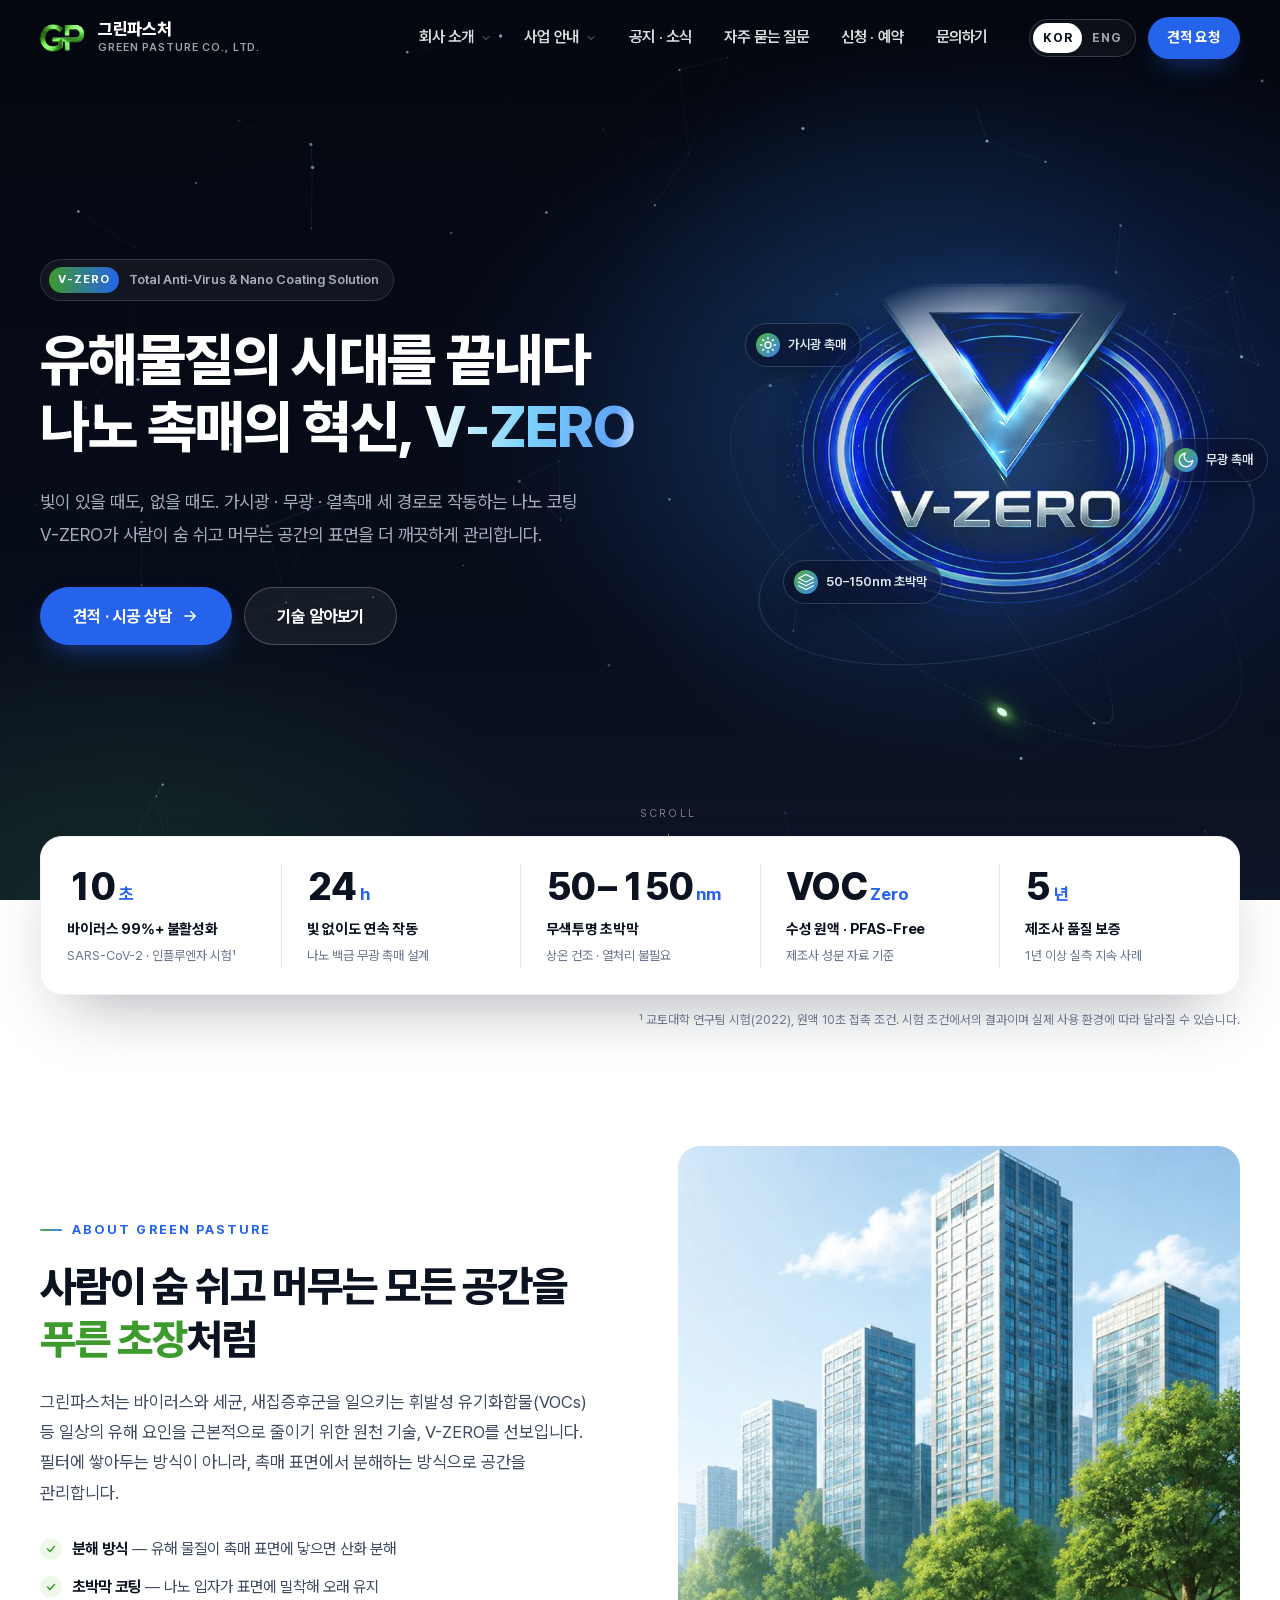
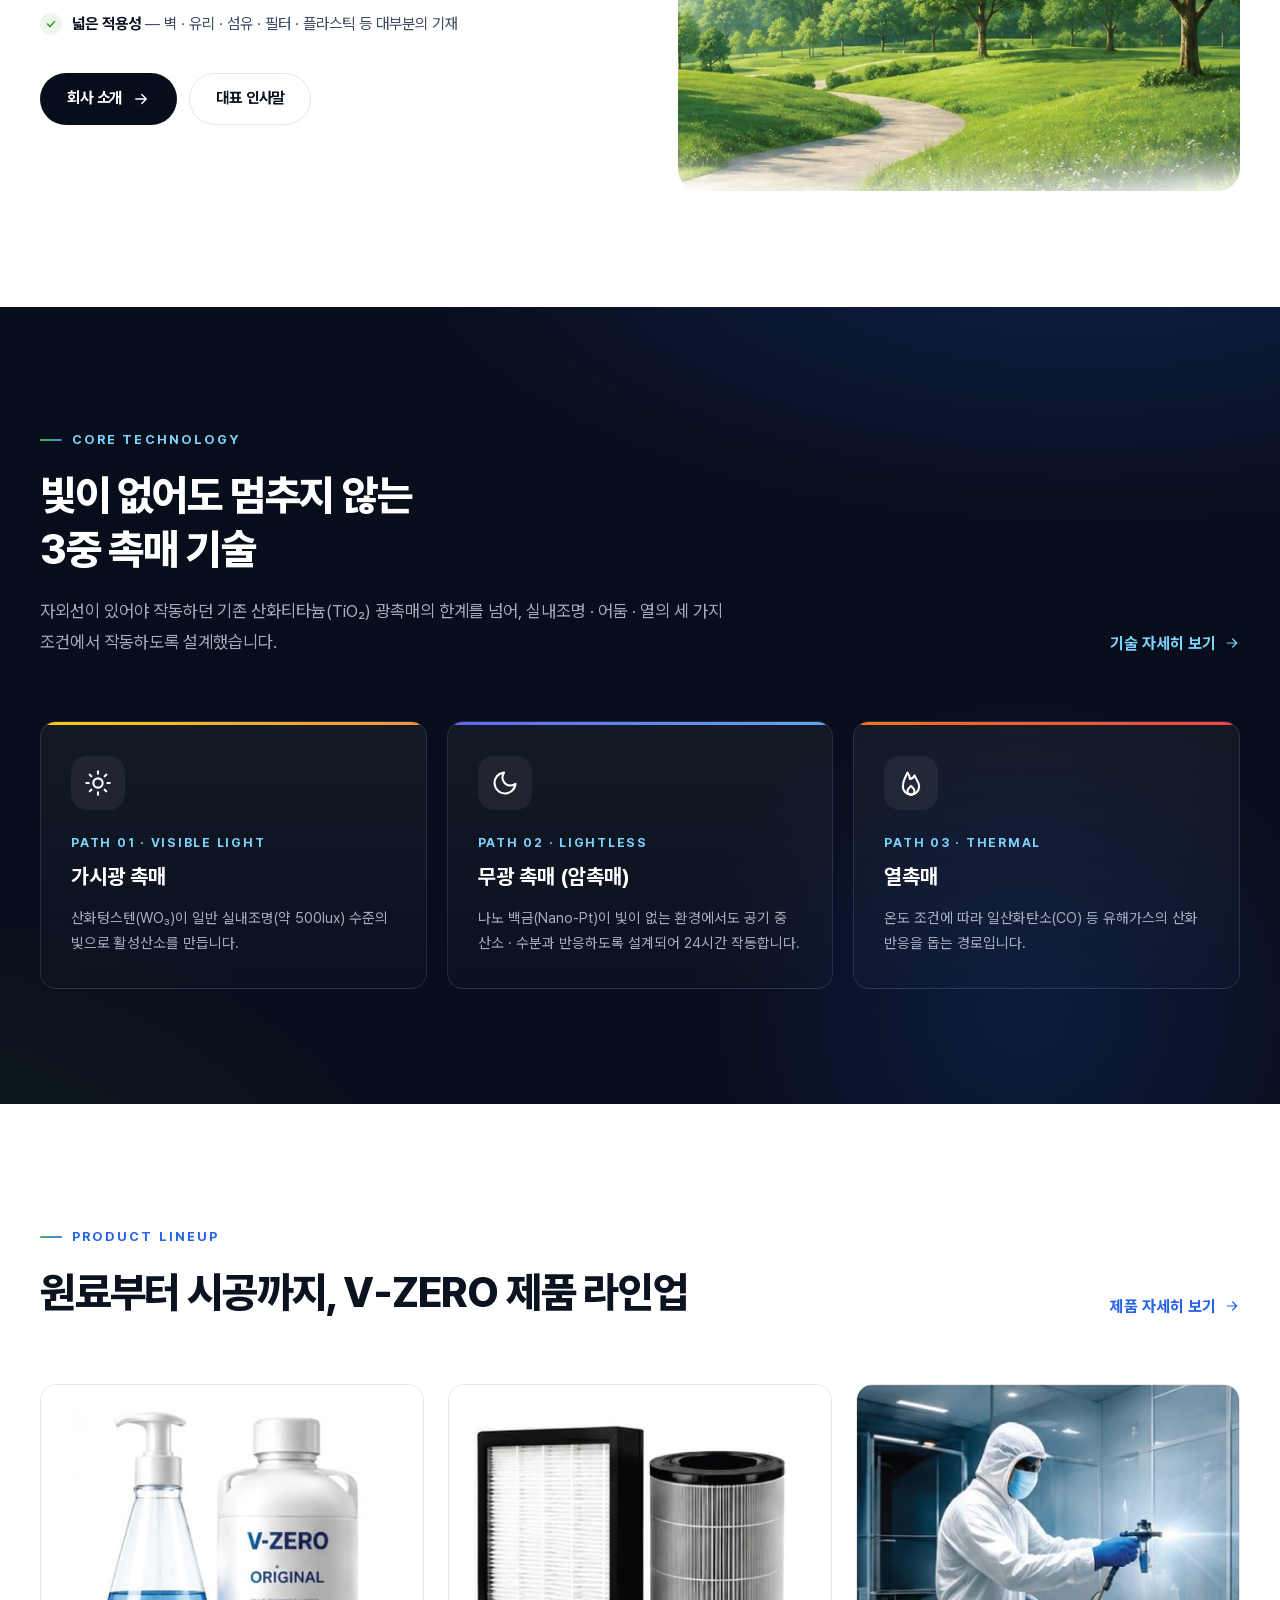
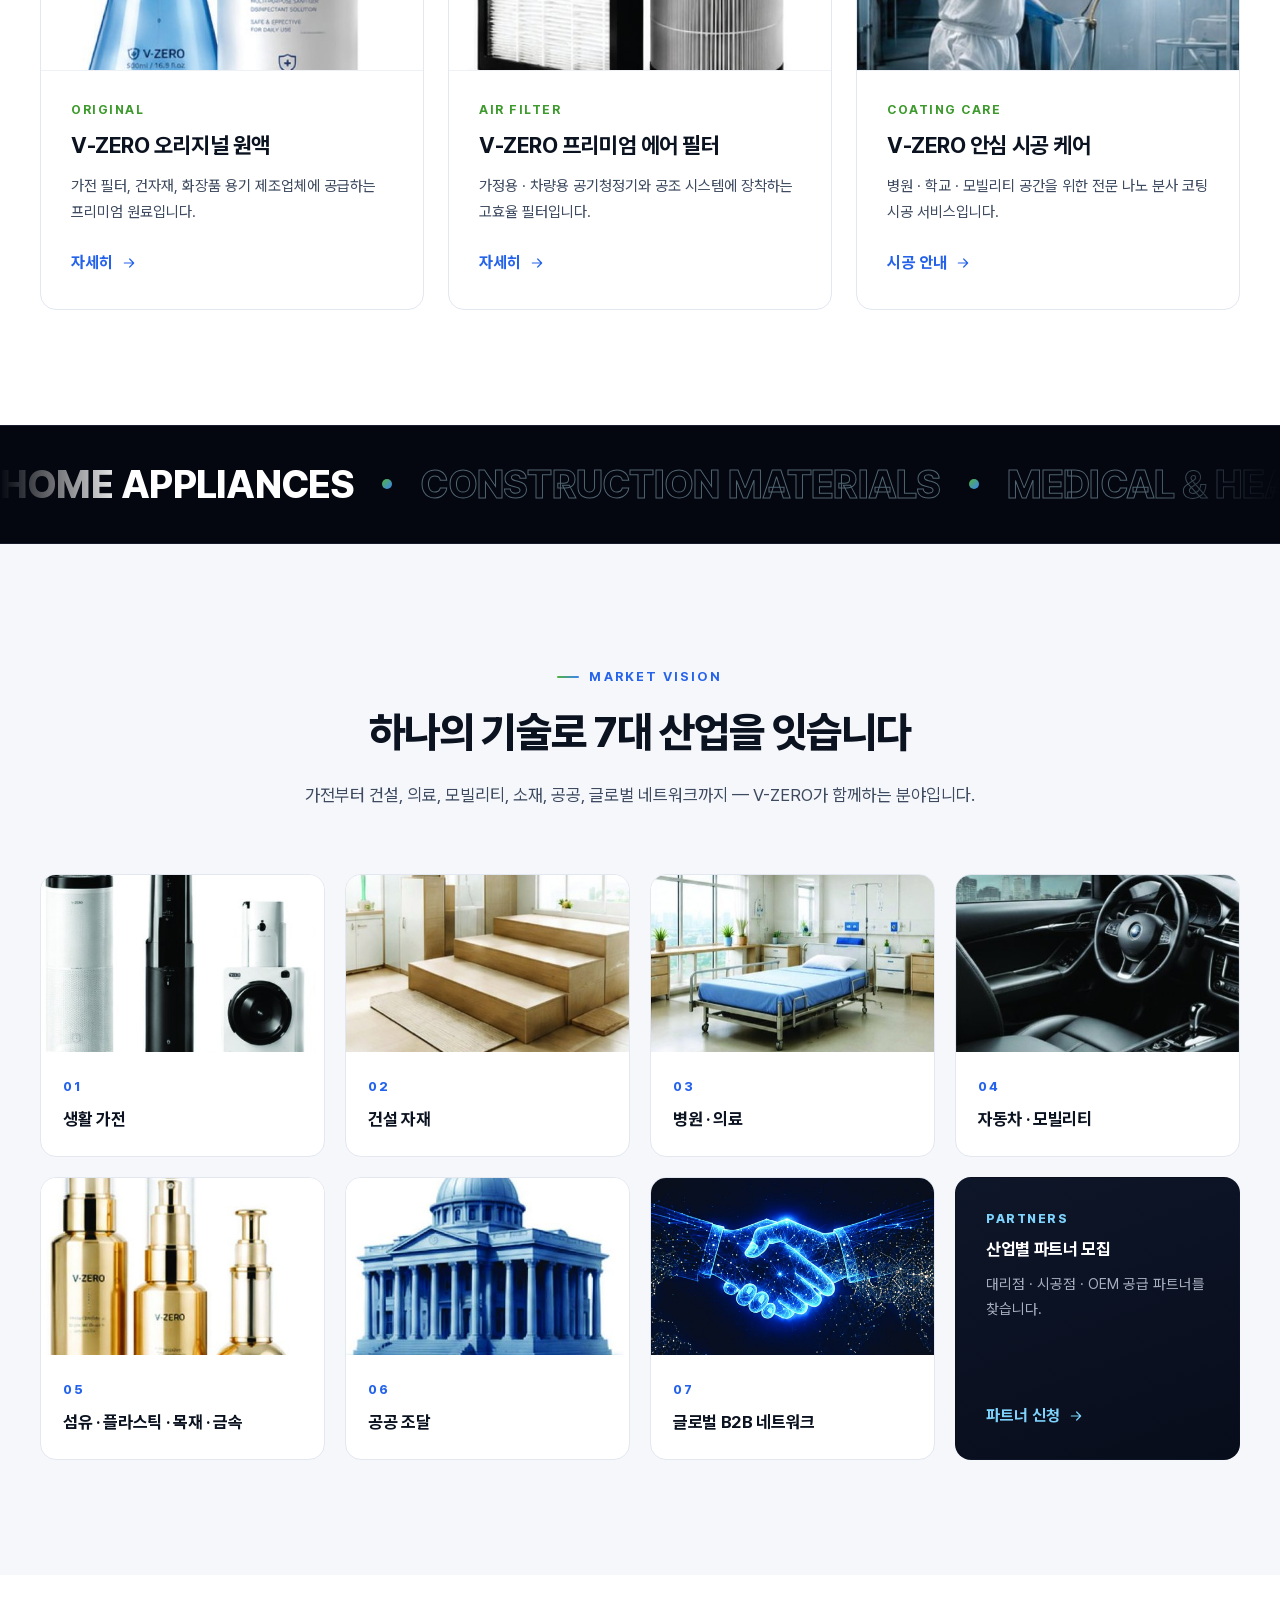
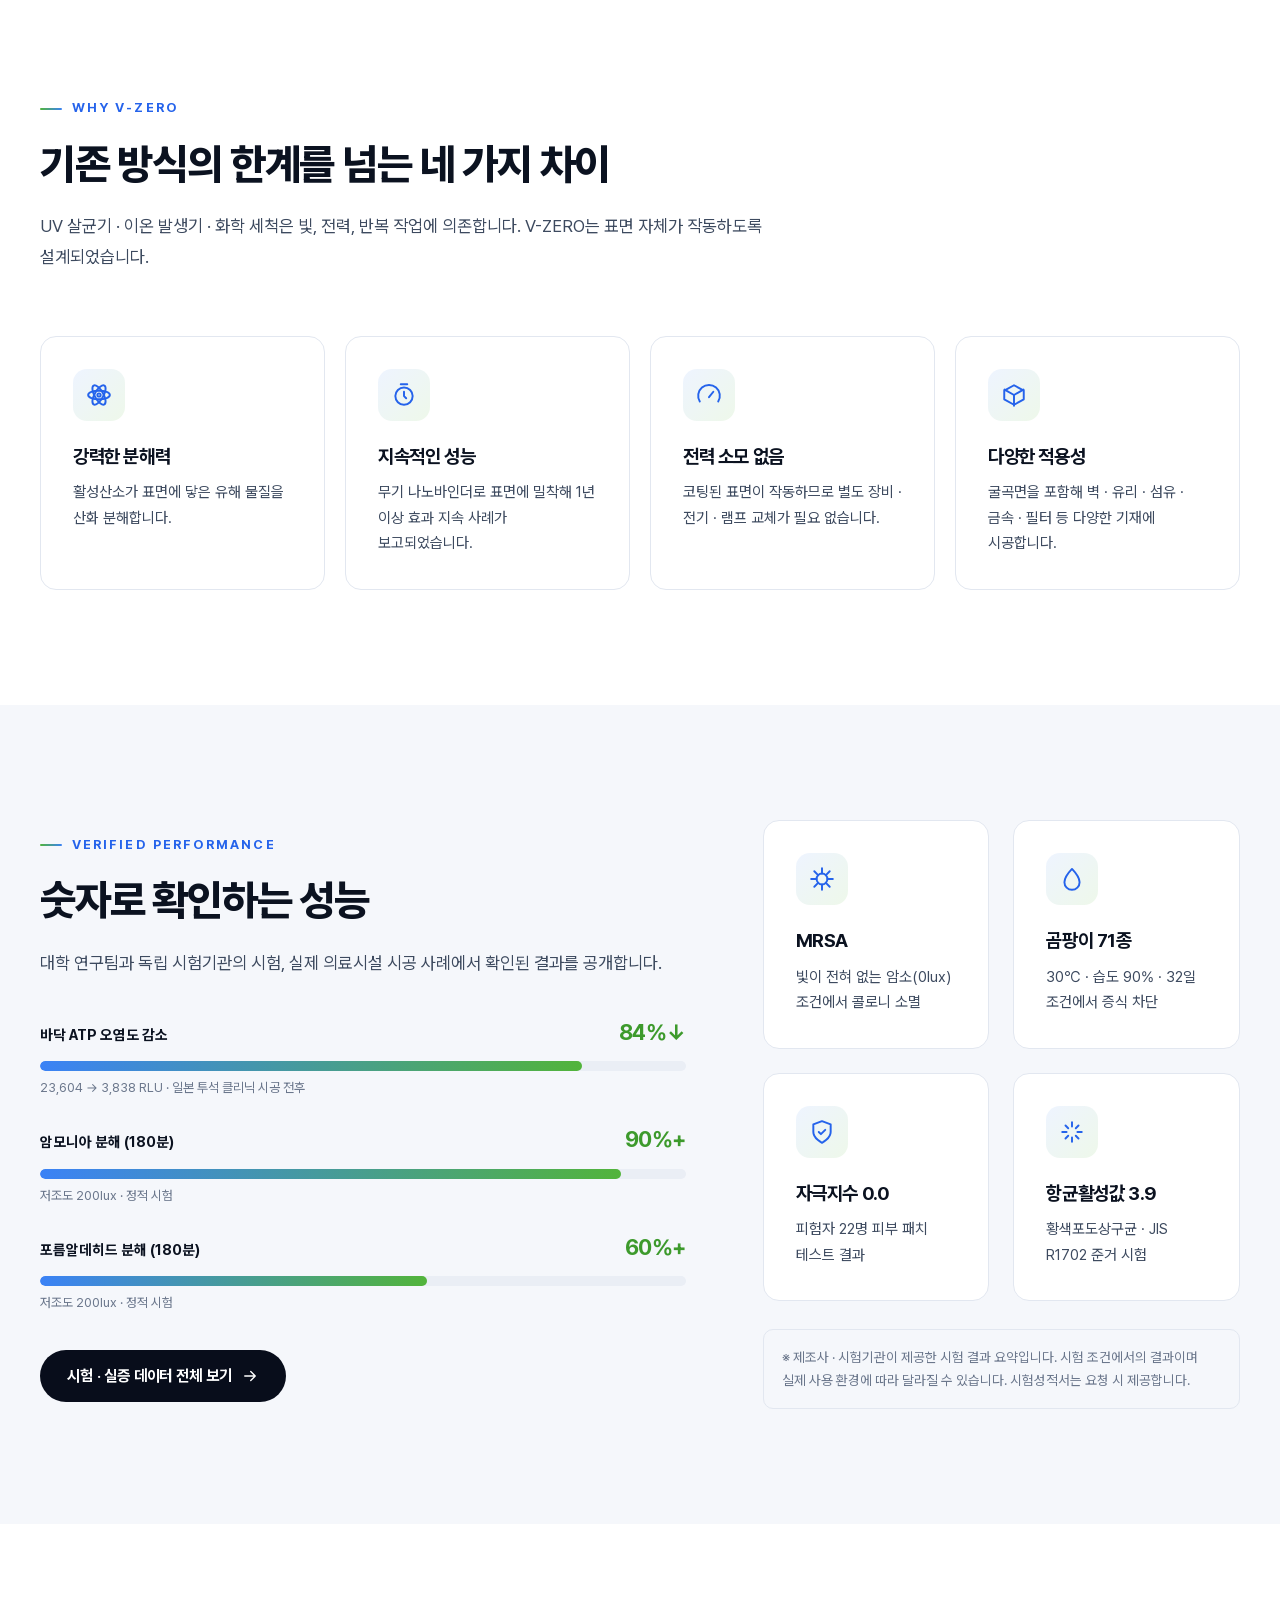
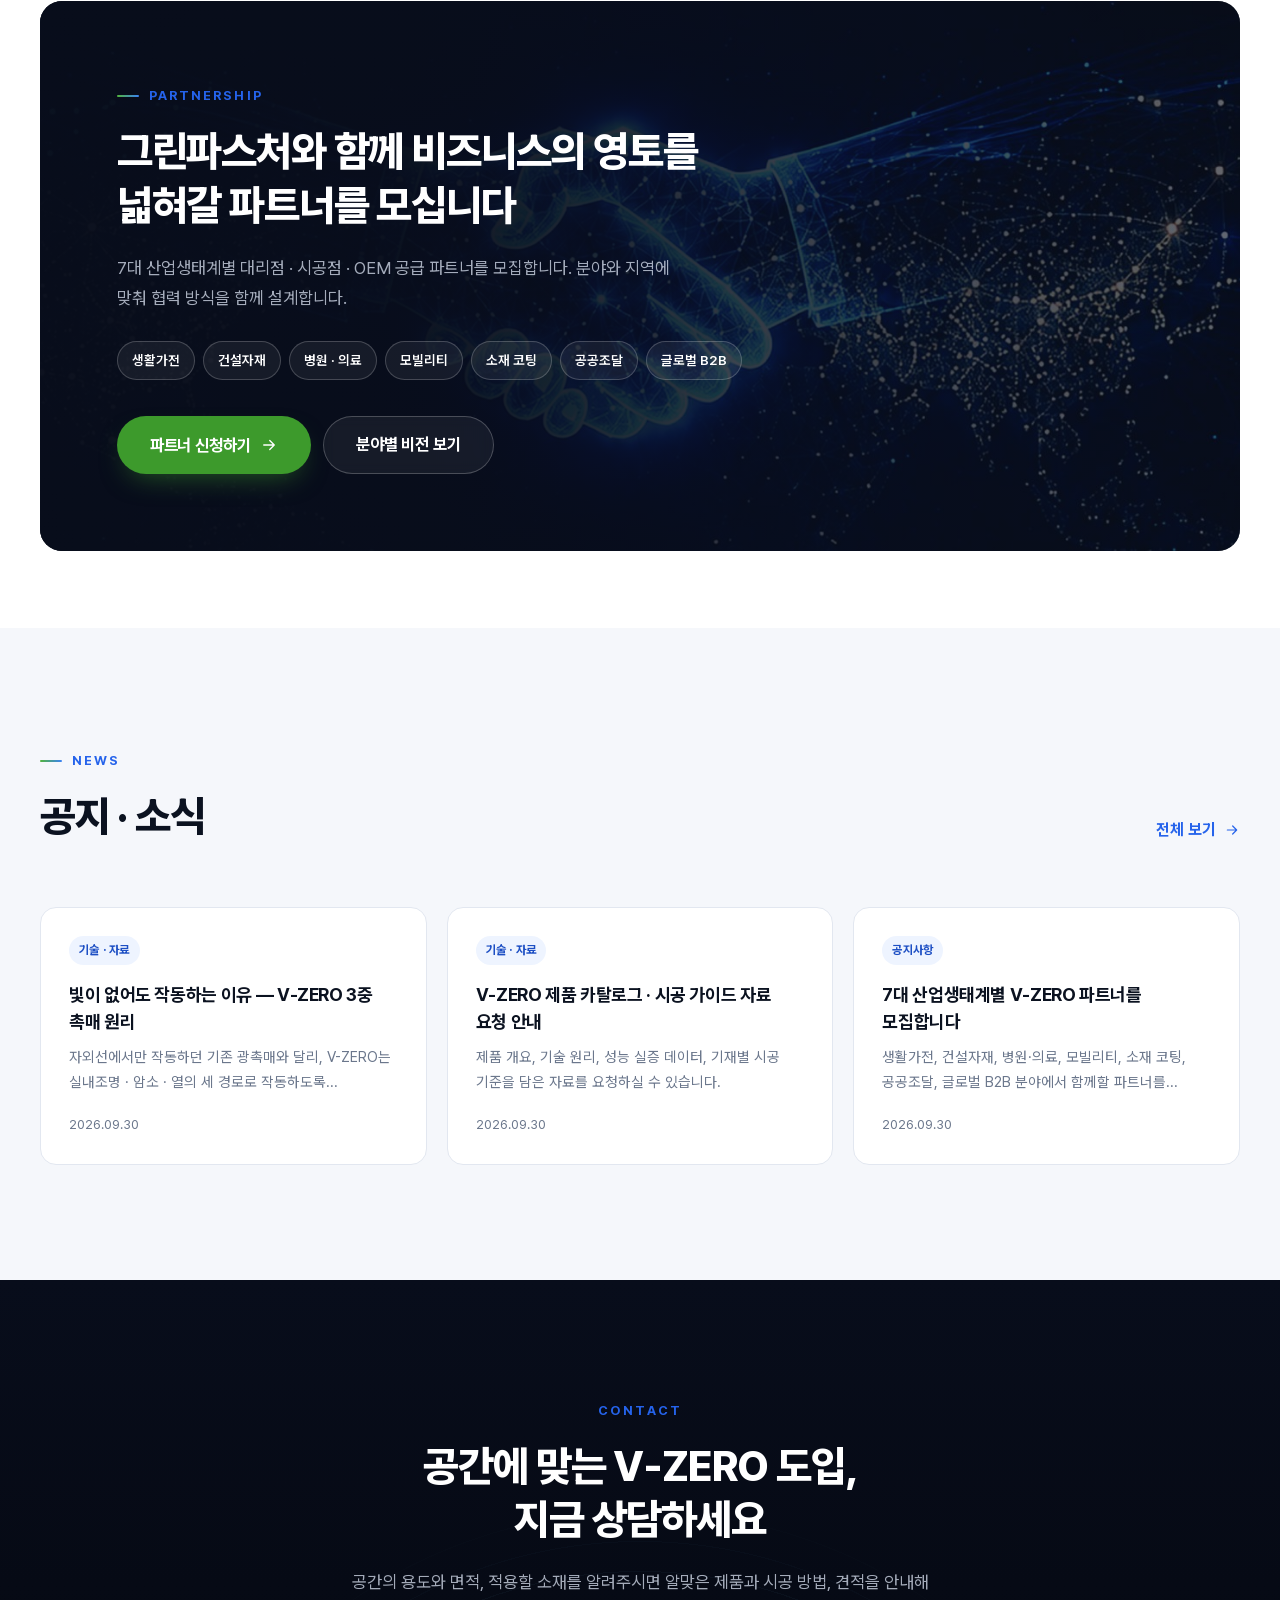
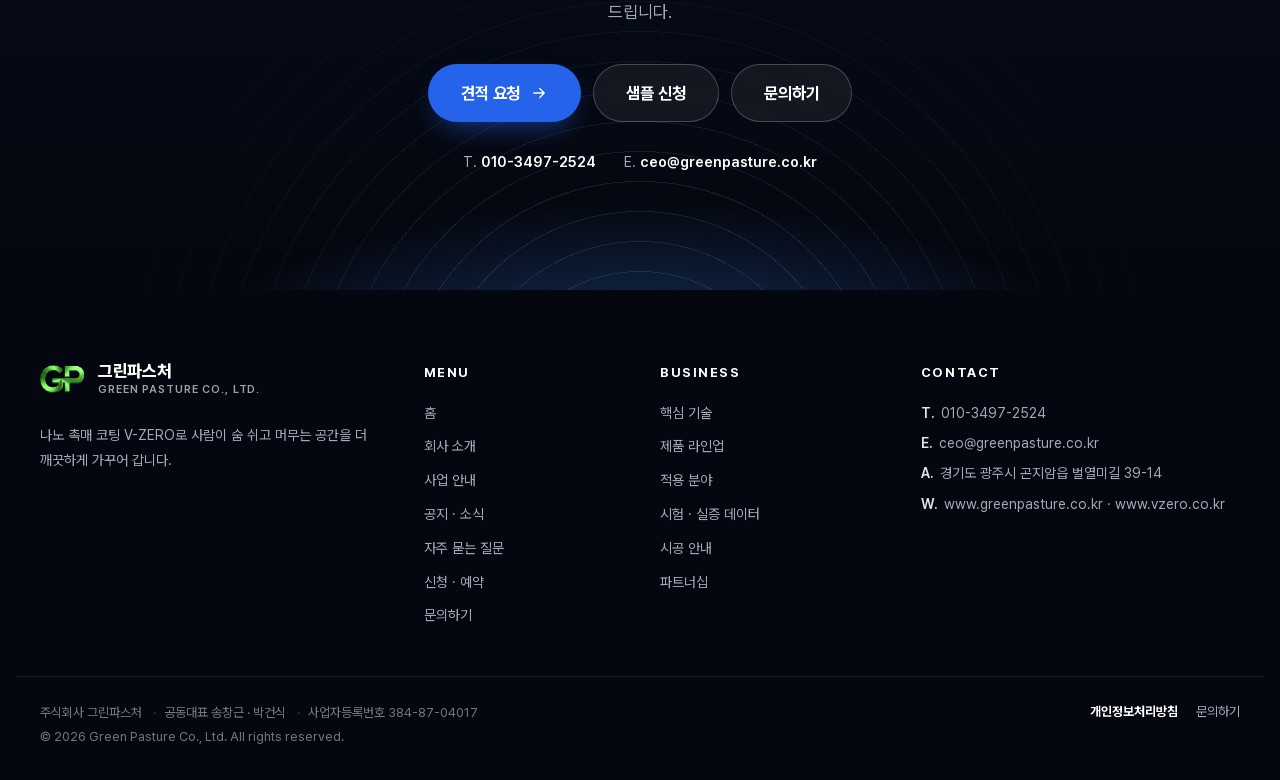
==== commit 69efd9ae: "휴대폰 메뉴 · 스크롤 수정, 첫 화면 애니메이션 강화 휴대폰 메뉴 (회사 소개 · 사업 안내로 이동이 안 되던 원인) - 메뉴를 열면 머리글의 흐림 효과 때문에 메뉴 판이 머리글" ====
--- a/index.html
+++ b/index.html
@@ -27,7 +27,7 @@
 <meta name="theme-color" content="#080d1b">
 <script>(function(){var d=document.documentElement;d.classList.remove('no-js');try{var q=new URLSearchParams(location.search).get('lang');var l=q||localStorage.getItem('gp-lang');if(l==='en')d.lang='en';}catch(e){}})();</script>
 <link rel="stylesheet" href="assets/fonts/pretendard/pretendard.css">
-<link rel="stylesheet" href="assets/css/style.css?v=2">
+<link rel="stylesheet" href="assets/css/style.css?v=3">
 <script type="application/ld+json">
 {
   "@context": "https://schema.org",
@@ -80,7 +80,19 @@
         </div>
       </div>
       <div class="hero__visual">
+        <!-- 엠블럼 주위: 퍼져 나가는 파동 · 도는 궤도와 입자 (장식) -->
+        <div class="hero__fx" aria-hidden="true">
+          <span class="wave"></span><span class="wave"></span><span class="wave"></span>
+          <span class="orbit orbit--a"><span class="orbit__ring"><i></i></span></span>
+          <span class="orbit orbit--b"><span class="orbit__ring"><i></i><i></i></span></span>
+          <span class="orbit orbit--c"><span class="orbit__ring"><i></i></span></span>
+        </div>
         <img class="hero__emblem" src="assets/img/vzero-emblem.jpg" alt="V-ZERO 엠블럼" width="1400" height="1062" fetchpriority="high">
+        <ul class="hero__chips" aria-hidden="true">
+          <li class="chip chip--1"><i data-icon="sun"></i><span data-lang="ko">가시광 촉매</span><span data-lang="en">Visible-light catalyst</span></li>
+          <li class="chip chip--2"><i data-icon="moon"></i><span data-lang="ko">무광 촉매</span><span data-lang="en">Low-light catalyst</span></li>
+          <li class="chip chip--3"><i data-icon="layers"></i><span data-lang="ko">50–150nm 초박막</span><span data-lang="en">50–150nm ultra-thin film</span></li>
+        </ul>
       </div>
     </div>
     <span class="hero__scroll" aria-hidden="true">Scroll</span>
@@ -442,7 +454,7 @@
 </main>
 
 <div id="footer-slot"></div>
-<script src="assets/data/posts.js?v=2"></script>
-<script src="assets/js/site.js?v=2"></script>
+<script src="assets/data/posts.js?v=3"></script>
+<script src="assets/js/site.js?v=3"></script>
 </body>
 </html>
--- a/assets/css/style.css
+++ b/assets/css/style.css
@@ -175,6 +175,9 @@
   max-width: none; display: flex; align-items: flex-end; justify-content: space-between; gap: 32px;
 }
 .section__head--split > :first-child { max-width: 720px; }
+/* 오른쪽 그림 틀은 폭을 미리 잡아 둠 — 사진이 늦게 들어오며 높이가 0→84px 로 바뀌어
+   '#구역' 이동이 어긋나던 문제 (휴대폰) */
+.section__head--split > .frame { width: 100%; flex: 0 1 520px; }
 
 .grid { display: grid; gap: 24px; }
 .grid--2 { grid-template-columns: repeat(2, minmax(0, 1fr)); }
@@ -1154,6 +1157,93 @@
   transition: translate .6s var(--ease); }
 .hero__scroll { animation: rise .8s var(--ease) 1.1s both; }
 
+/* 첫 화면 · 제목이 단어 단위로 흐릿하게 떠오름 (site.js 가 단어를 나눠 줌) */
+.hero h1.is-split .line { animation: none; }
+.hero h1 .w { display: inline-block; animation: wordIn 1s var(--ease) calc(.2s + var(--i, 0) * .075s) both; }
+@keyframes wordIn {
+  from { opacity: 0; transform: translateY(.55em) rotateX(-40deg); filter: blur(10px); }
+  to { opacity: 1; transform: none; filter: blur(0); }
+}
+/* V-ZERO 글자 위로 빛이 흐름 */
+.hero .grad-text {
+  background-image: linear-gradient(100deg, #fff 0%, var(--cyan-300) 25%, var(--blue-400) 45%, #fff 55%, var(--cyan-300) 75%, var(--blue-400) 100%);
+  background-size: 200% auto; animation: shimmer 5s linear 1.4s infinite;
+}
+.hero h1 .w.grad-text { animation: wordIn 1s var(--ease) calc(.2s + var(--i, 0) * .075s) both, shimmer 5s linear 1.6s infinite; }
+@keyframes shimmer { from { background-position: 0% 50%; } to { background-position: -200% 50%; } }
+/* 꼬리표의 V-ZERO 배지 반짝임 */
+.hero__kicker b { position: relative; overflow: hidden; }
+.hero__kicker b::after {
+  content: ""; position: absolute; inset: 0; transform: translateX(-120%);
+  background: linear-gradient(100deg, transparent 20%, rgba(255,255,255,.65) 50%, transparent 80%);
+  animation: badgeShine 4.5s ease-in-out 1.2s infinite;
+}
+@keyframes badgeShine { 0%, 55% { transform: translateX(-120%); } 85%, 100% { transform: translateX(120%); } }
+
+/* 마우스를 따라오는 첫 화면 조명 */
+.hero::after {
+  content: ""; position: absolute; inset: 0; z-index: -1; pointer-events: none;
+  background: radial-gradient(520px circle at var(--hx, 70%) var(--hy, 45%), rgba(56,189,248,.13), transparent 65%);
+  transition: background-position .3s;
+}
+
+/* 엠블럼 주위 효과 */
+.hero__fx { position: absolute; inset: -6%; display: grid; place-items: center; pointer-events: none; perspective: 900px; }
+.hero__fx > * { grid-area: 1 / 1; }
+.wave {
+  width: 70%; aspect-ratio: 1; border-radius: 50%;
+  border: 1px solid rgba(125,211,252,.55); box-shadow: 0 0 24px rgba(59,130,246,.35), inset 0 0 24px rgba(59,130,246,.25);
+  opacity: 0; animation: wave 6s cubic-bezier(.2,.6,.3,1) infinite;
+}
+.wave:nth-child(2) { animation-delay: 2s; }
+.wave:nth-child(3) { animation-delay: 4s; }
+@keyframes wave { 0% { transform: scale(.55); opacity: 0; } 15% { opacity: .7; } 100% { transform: scale(1.45); opacity: 0; } }
+.orbit { width: 92%; aspect-ratio: 1; transform-style: preserve-3d; }
+.orbit--a { transform: rotateX(72deg) rotateY(-12deg); }
+.orbit--b { width: 104%; transform: rotateX(66deg) rotateY(28deg); }
+.orbit--c { width: 80%; transform: rotateX(78deg) rotateY(58deg); }
+.orbit__ring {
+  position: relative; display: block; width: 100%; height: 100%; border-radius: 50%;
+  border: 1px solid rgba(125,211,252,.22); animation: orbitSpin 14s linear infinite;
+}
+.orbit--b .orbit__ring { animation-duration: 22s; animation-direction: reverse; border-style: dashed; border-color: rgba(125,211,252,.16); }
+.orbit--c .orbit__ring { animation-duration: 10s; border-color: rgba(124,205,95,.22); }
+.orbit__ring i {
+  position: absolute; left: 50%; top: -4px; width: 8px; height: 8px; margin-left: -4px; border-radius: 50%;
+  background: #e0f2fe; box-shadow: 0 0 10px 3px rgba(56,189,248,.85), 0 0 26px 8px rgba(37,99,235,.45);
+}
+.orbit__ring i + i { top: auto; bottom: -4px; background: #dcfce7; box-shadow: 0 0 10px 3px rgba(124,205,95,.85), 0 0 24px 8px rgba(61,154,44,.4); }
+.orbit--c .orbit__ring i { background: #dcfce7; box-shadow: 0 0 10px 3px rgba(124,205,95,.85), 0 0 24px 8px rgba(61,154,44,.4); }
+@keyframes orbitSpin { to { transform: rotate(360deg); } }
+
+/* 엠블럼 위로 빛이 비스듬히 지나감 */
+.hero__visual::after {
+  content: ""; position: absolute; inset: 8% 14%; pointer-events: none; mix-blend-mode: screen;
+  background: linear-gradient(115deg, transparent 35%, rgba(255,255,255,.22) 48%, rgba(186,230,253,.08) 52%, transparent 62%);
+  background-size: 300% 100%; background-position: 150% 0;
+  -webkit-mask-image: radial-gradient(ellipse 50% 50% at 50% 50%, #000 50%, transparent 75%);
+  mask-image: radial-gradient(ellipse 50% 50% at 50% 50%, #000 50%, transparent 75%);
+  animation: sheen 7s ease-in-out 2s infinite;
+}
+@keyframes sheen { 0%, 60% { background-position: 150% 0; } 100% { background-position: -50% 0; } }
+
+/* 떠다니는 기술 꼬리표 */
+.hero__chips { position: absolute; inset: 0; margin: 0; padding: 0; list-style: none; pointer-events: none; }
+.chip {
+  position: absolute; display: inline-flex; align-items: center; gap: 8px; padding: 9px 14px 9px 10px; border-radius: 999px;
+  background: rgba(10,18,40,.55); border: 1px solid rgba(148,176,230,.25);
+  -webkit-backdrop-filter: blur(10px); backdrop-filter: blur(10px);
+  font-size: 13px; font-weight: 600; color: #e2e8f0; white-space: nowrap;
+  box-shadow: 0 10px 30px -12px rgba(0,0,0,.6);
+  opacity: 0; animation: chipIn .9s var(--ease) both, bob 6s ease-in-out infinite;
+}
+.chip svg { width: 18px; height: 18px; padding: 3px; border-radius: 50%; color: #fff; background: linear-gradient(135deg, var(--green-500), var(--blue-500)); box-sizing: content-box; }
+.chip--1 { left: -4%; top: 14%; animation-delay: 1.1s, 2s; }
+.chip--2 { right: -6%; top: 46%; animation-delay: 1.3s, 3s; }
+.chip--3 { left: 4%; bottom: 8%; animation-delay: 1.5s, 4s; }
+@keyframes chipIn { from { opacity: 0; transform: translateY(14px) scale(.92); } to { opacity: 1; transform: none; } }
+@keyframes bob { 0%, 100% { translate: 0 0; } 50% { translate: 0 -9px; } }
+
 /* 서브 페이지 첫 화면 */
 .page-hero .breadcrumb { animation: rise .7s var(--ease) .05s both; }
 .page-hero .eyebrow { animation: rise .7s var(--ease) .12s both; }
@@ -1297,12 +1387,16 @@
   :root { --header-h: 68px; }
   .nav-toggle { display: inline-block; }
   .header__actions .lang-toggle, .header__actions .btn { display: none; }
+  .header__actions { margin-left: auto; }  /* 메뉴가 화면 밖(고정 위치)으로 빠지면 버튼이 왼쪽으로 붙던 문제 */
   .nav {
     position: fixed; inset: var(--header-h) 0 0 0; z-index: 99; display: block; margin: 0; overflow-y: auto;
     background: var(--night-900); padding: 12px var(--gutter) 40px;
     transform: translateX(100%); visibility: hidden; transition: transform .35s var(--ease), visibility .35s;
   }
   .nav.is-open { transform: none; visibility: visible; }
+  /* 머리글의 흐림 효과(backdrop-filter)는 안쪽 고정 요소의 기준 상자를 머리글로 바꿔 버려
+     메뉴 판이 머리글 높이로 쪼그라들고 아래 항목이 잘렸습니다. 메뉴가 열려 있을 때는 끕니다. */
+  .site-header.is-open { -webkit-backdrop-filter: none; backdrop-filter: none; background: var(--night-900); }
   .nav__list { flex-direction: column; align-items: stretch; gap: 0; }
   .nav__item { border-bottom: 1px solid rgba(255,255,255,.08); }
   .nav__link { height: auto; padding: 18px 4px; font-size: 18px; width: 100%; justify-content: space-between; }
@@ -1313,6 +1407,8 @@
     padding: 0 0 12px; background: none; border: 0; box-shadow: none;
   }
   .nav__item.is-expanded > .nav__sub { display: block; }
+  /* PC용 드롭다운 위치(가운데 정렬 -50%)가 휴대폰에서 하위 메뉴를 화면 왼쪽 밖으로 밀어내던 문제 */
+  .nav__item:hover > .nav__sub, .nav__item:focus-within > .nav__sub { transform: none; }
   .nav__item.is-expanded > .nav__link svg { transform: rotate(180deg); }
   .nav__item:hover > .nav__link svg { transform: none; }
   .nav__item.is-expanded:hover > .nav__link svg { transform: rotate(180deg); }
@@ -1352,6 +1448,11 @@
   .brand__ko { font-size: 16px; }
   .hero { min-height: auto; padding-top: calc(var(--header-h) + 28px); }
   .hero__visual { max-width: 300px; }
+  .chip { font-size: 11.5px; padding: 6px 10px 6px 7px; gap: 6px; }
+  .chip svg { width: 14px; height: 14px; }
+  .chip--1 { left: -6%; top: 6%; }
+  .chip--2 { right: -8%; top: 50%; }
+  .chip--3 { left: -2%; bottom: 2%; }
   .hero__kicker { font-size: 12px; }
   .btn-row .btn { flex: 1 1 auto; }
   .specs { margin-top: -56px; }
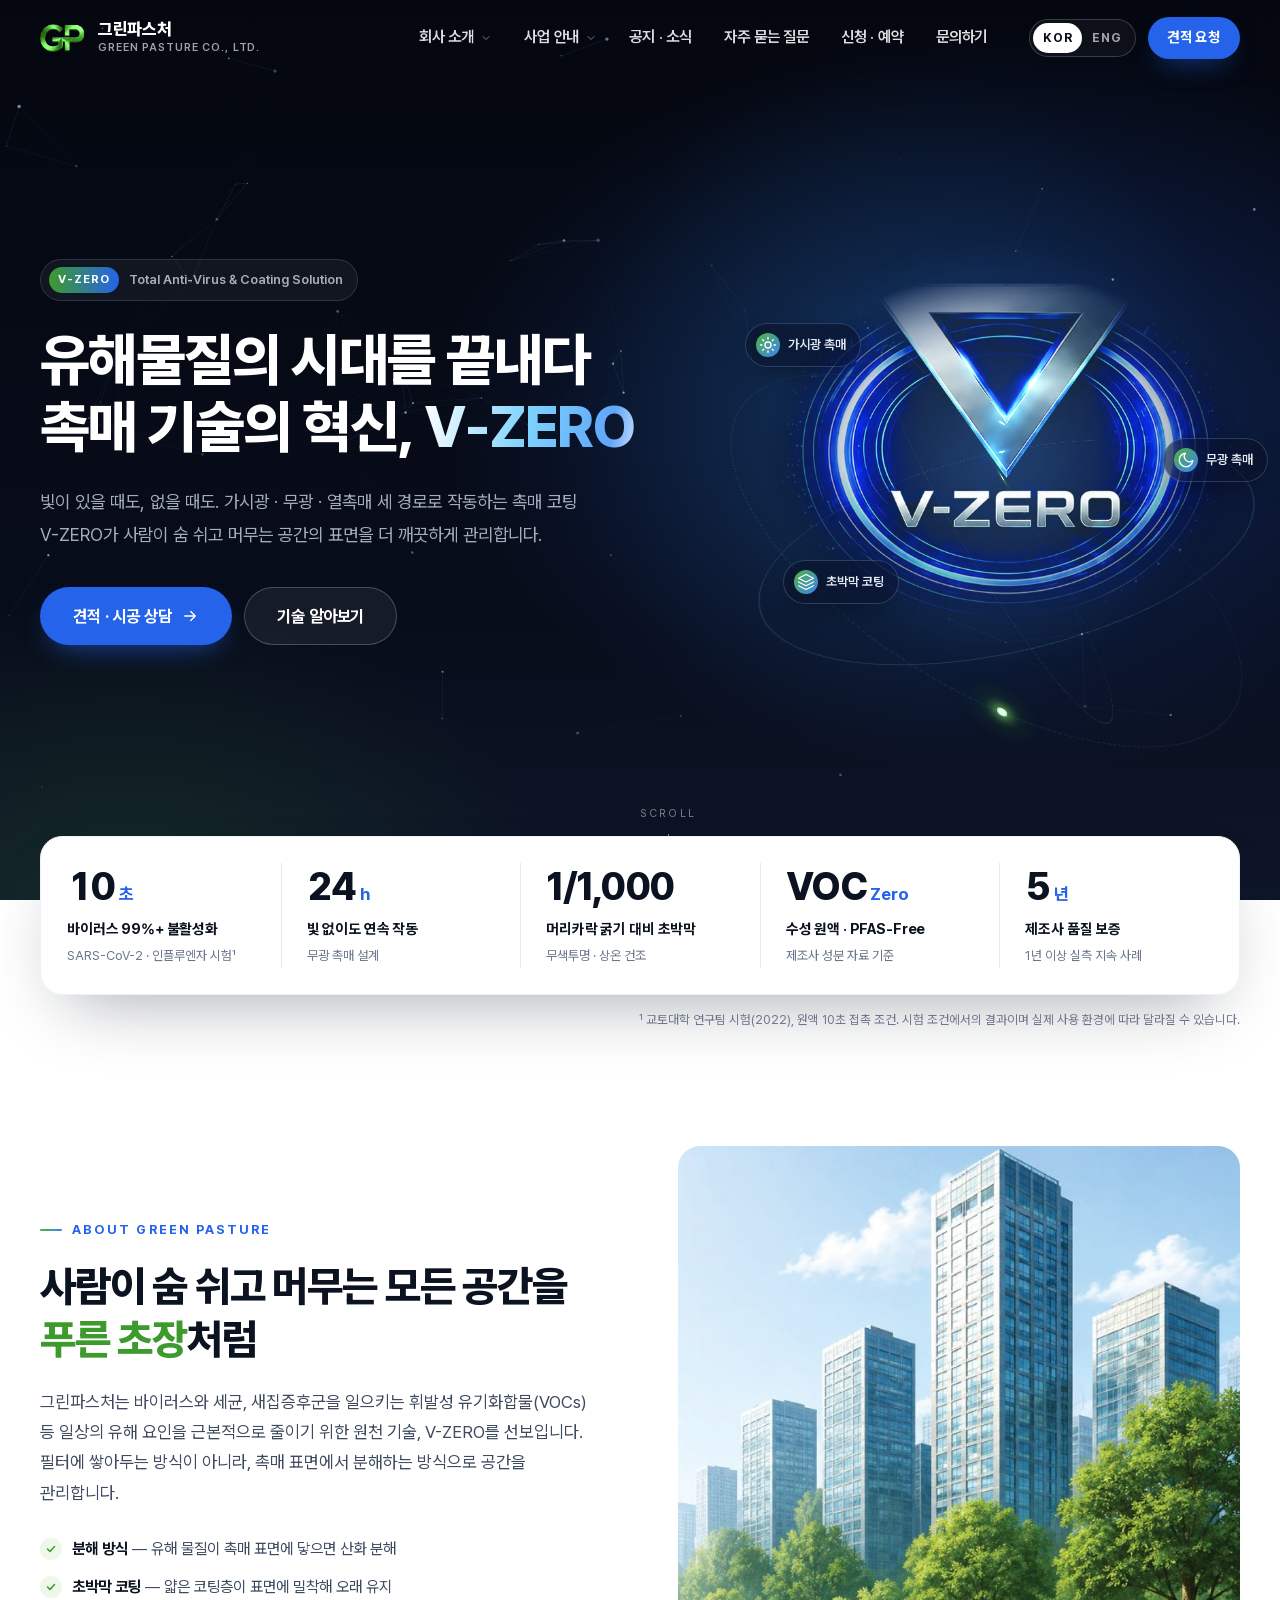
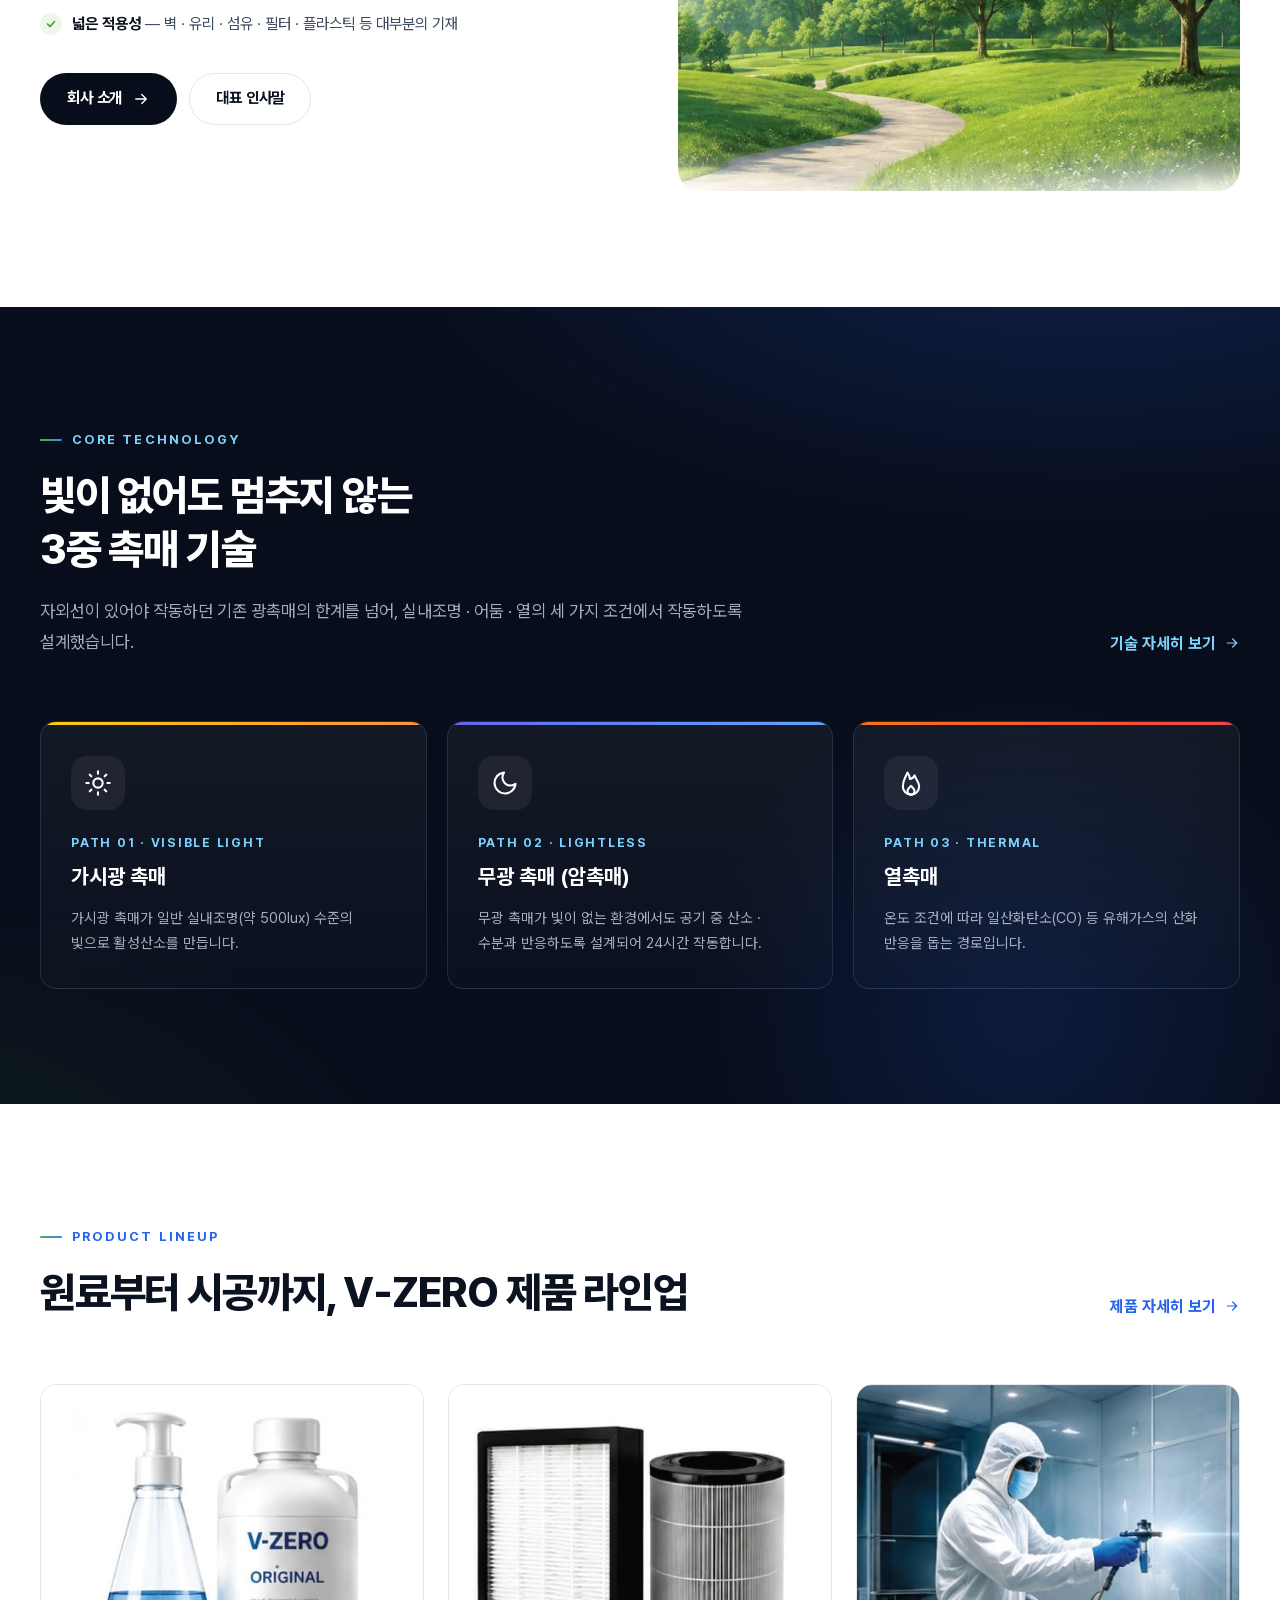
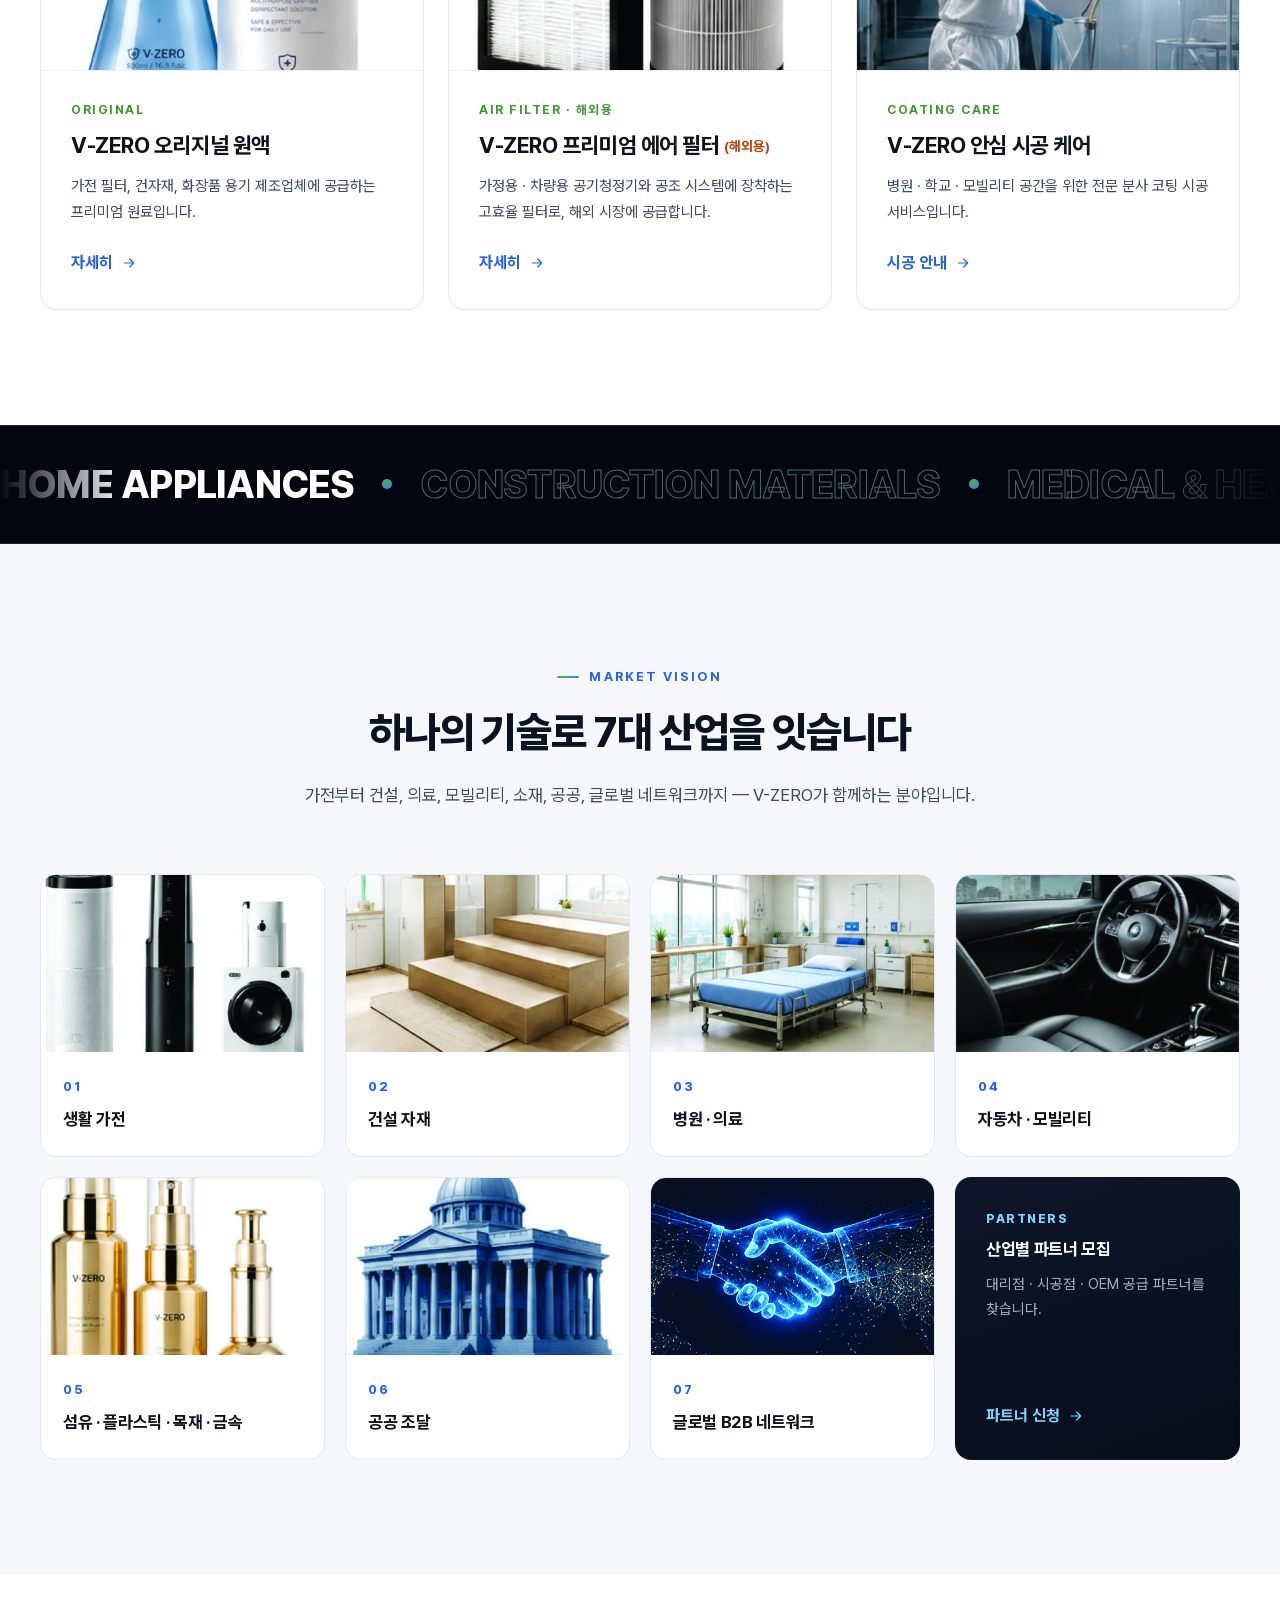
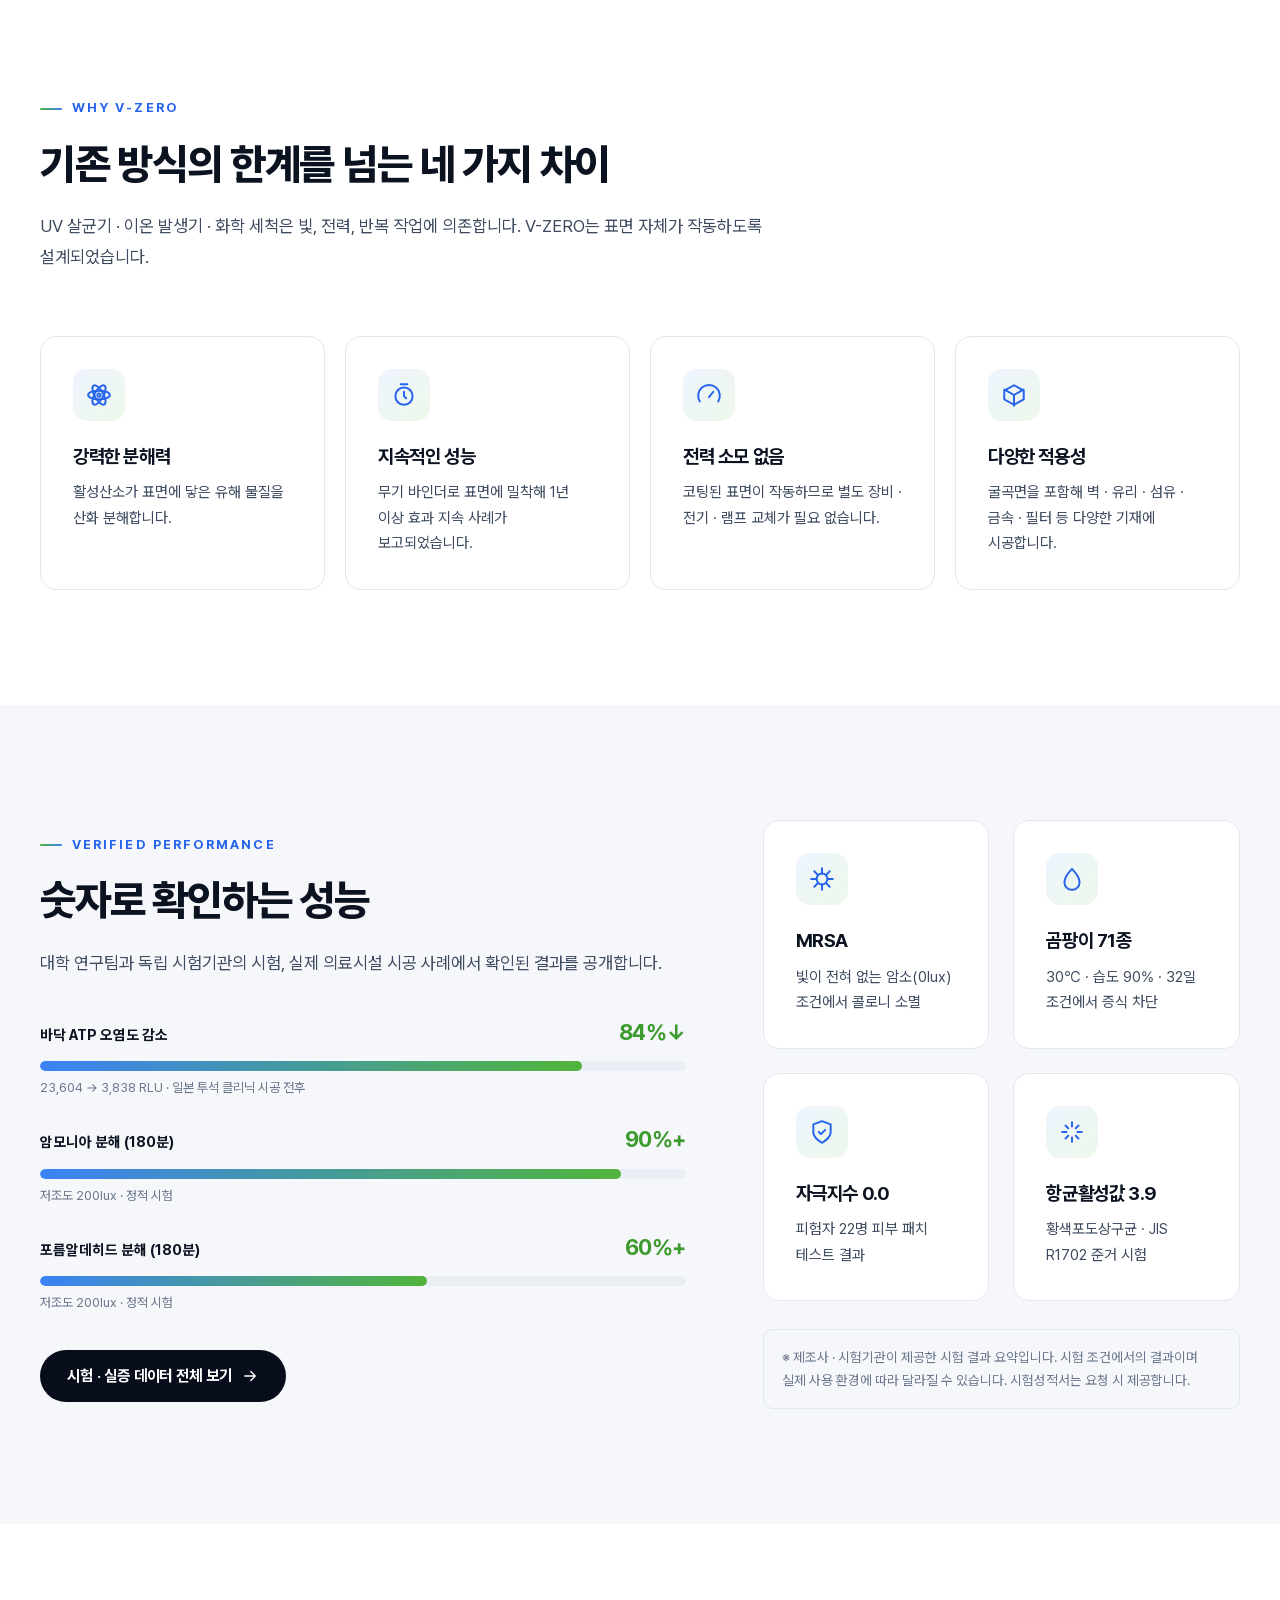
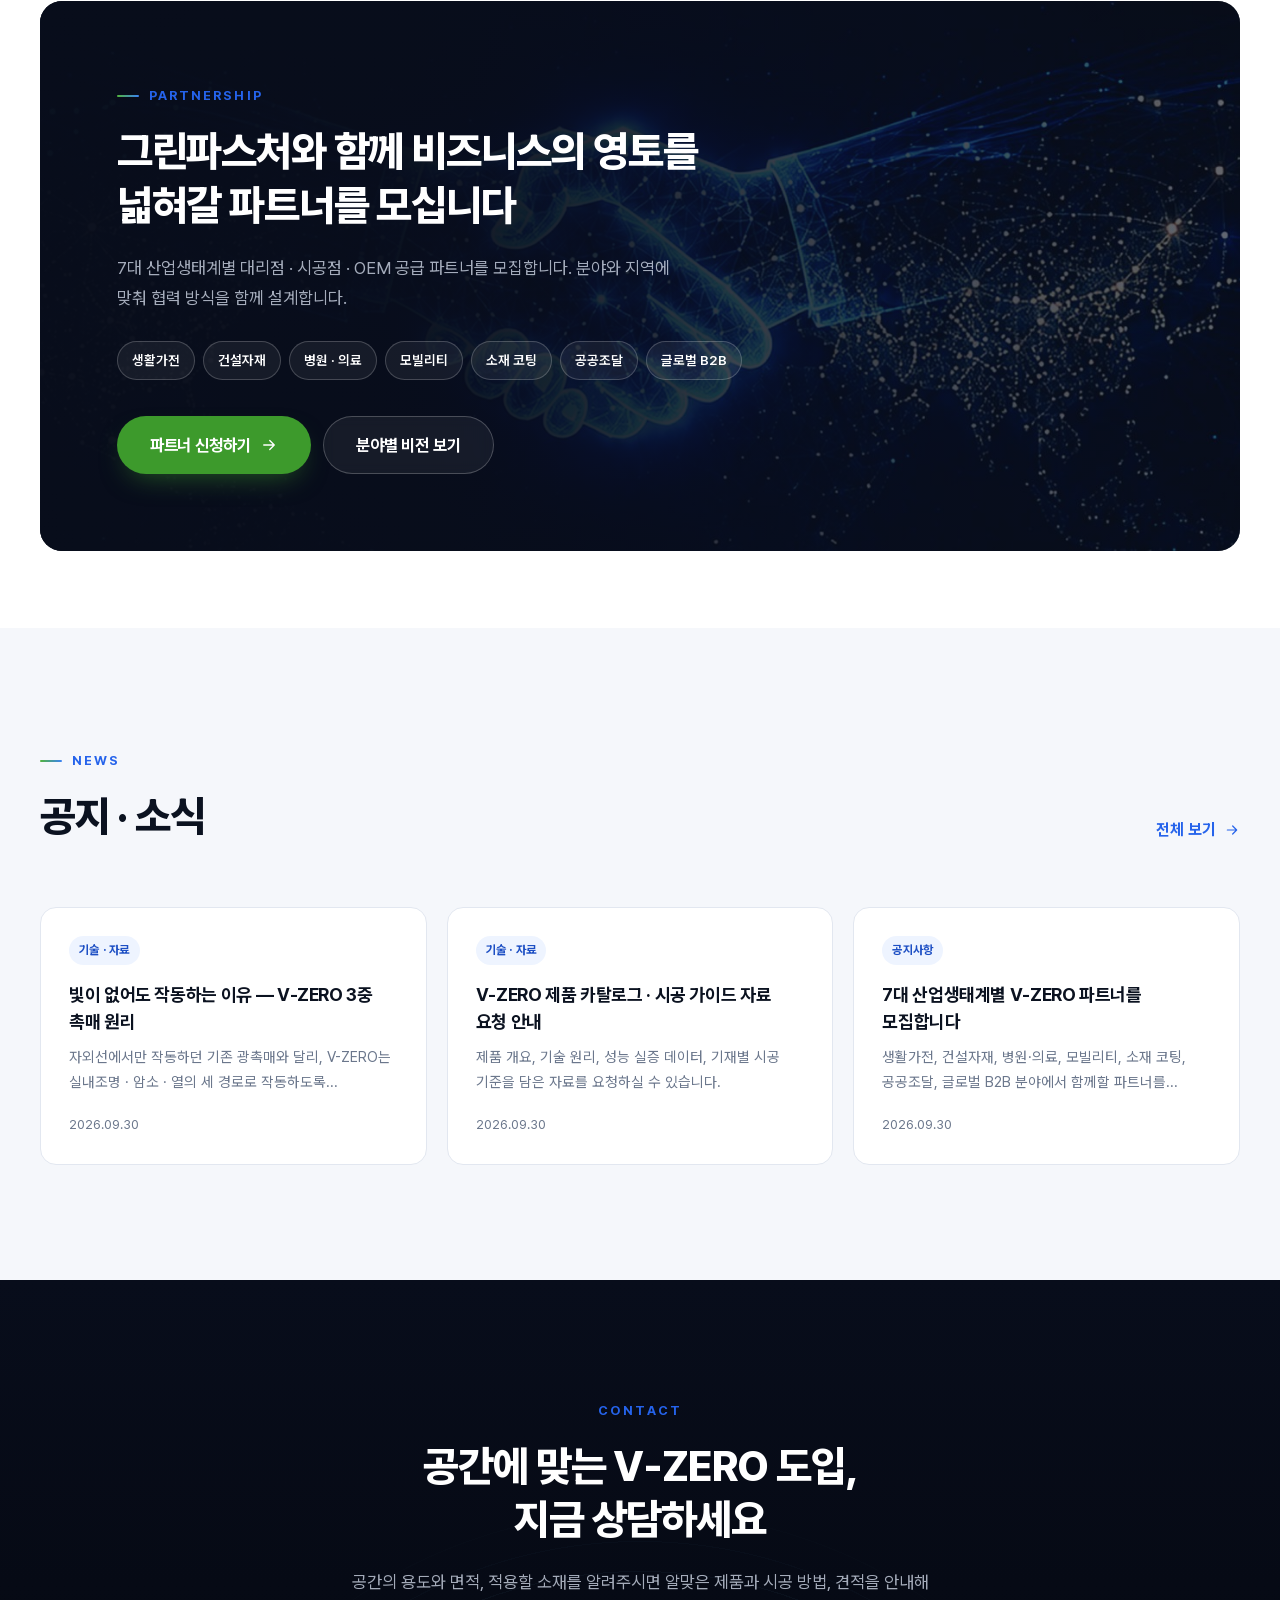
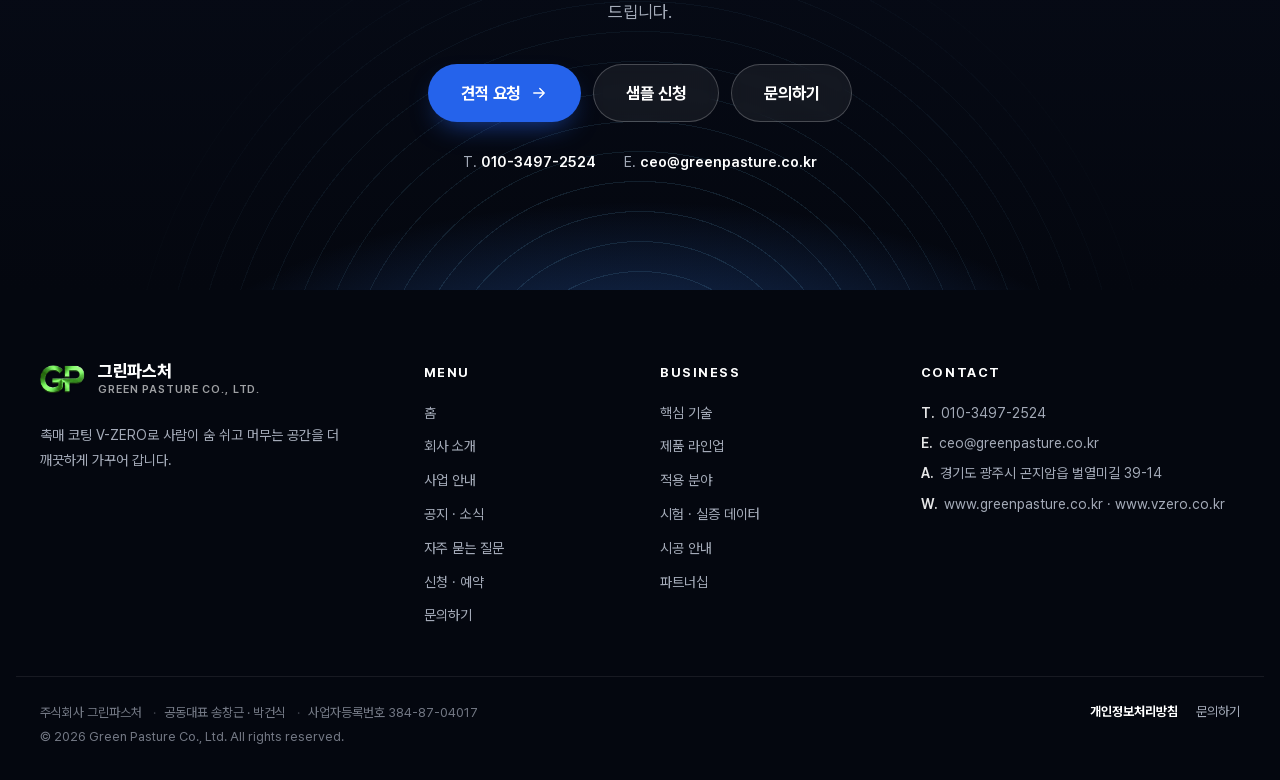
==== commit 52a6b69e: "'나노' · 성분 표기 삭제, 필터는 해외용으로 표기 (대표님 답 반영) - 전 페이지 · 소식 글 · 푸터 · 이미지 설명 · 검색용 정보 · 공유 이미지에서 '나노 / nano" ====
--- a/index.html
+++ b/index.html
@@ -3,15 +3,15 @@
 <head>
 <meta charset="UTF-8">
 <meta name="viewport" content="width=device-width, initial-scale=1">
-<title>주식회사 그린파스처 | 나노 촉매 코팅 V-ZERO</title>
-<meta name="gp:title-en" content="Green Pasture Co., Ltd. | V-ZERO Nano-Catalyst Coating">
-<meta name="description" content="가시광 · 무광 · 열촉매 3중 작동 나노 코팅 V-ZERO. 주식회사 그린파스처가 병원 · 학교 · 가전 · 건설자재 · 모빌리티 공간의 표면 위생 솔루션을 제공합니다.">
-<meta name="keywords" content="그린파스처, V-ZERO, 브이제로, 나노코팅, 광촉매, 가시광촉매, 암촉매, 항균코팅, 항바이러스코팅, 나노촉매">
+<title>주식회사 그린파스처 | 촉매 코팅 V-ZERO</title>
+<meta name="gp:title-en" content="Green Pasture Co., Ltd. | V-ZERO Catalyst Coating">
+<meta name="description" content="가시광 · 무광 · 열촉매 3중 작동 촉매 코팅 V-ZERO. 주식회사 그린파스처가 병원 · 학교 · 가전 · 건설자재 · 모빌리티 공간의 표면 위생 솔루션을 제공합니다.">
+<meta name="keywords" content="그린파스처, V-ZERO, 브이제로, 촉매코팅, 광촉매, 가시광촉매, 암촉매, 항균코팅, 항바이러스코팅">
 <link rel="canonical" href="https://www.greenpasture.co.kr/">
 <meta property="og:type" content="website">
 <meta property="og:site_name" content="그린파스처 Green Pasture">
-<meta property="og:title" content="주식회사 그린파스처 | 나노 촉매 코팅 V-ZERO">
-<meta property="og:description" content="유해물질의 시대를 끝내다 — 가시광 · 무광 · 열촉매 3중 작동 나노 코팅 V-ZERO">
+<meta property="og:title" content="주식회사 그린파스처 | 촉매 코팅 V-ZERO">
+<meta property="og:description" content="유해물질의 시대를 끝내다 — 가시광 · 무광 · 열촉매 3중 작동 촉매 코팅 V-ZERO">
 <meta property="og:url" content="https://www.greenpasture.co.kr/">
 <meta property="og:image" content="https://www.greenpasture.co.kr/assets/img/og-image.jpg">
 <meta property="og:locale" content="ko_KR">
@@ -27,7 +27,7 @@
 <meta name="theme-color" content="#080d1b">
 <script>(function(){var d=document.documentElement;d.classList.remove('no-js');try{var q=new URLSearchParams(location.search).get('lang');var l=q||localStorage.getItem('gp-lang');if(l==='en')d.lang='en';}catch(e){}})();</script>
 <link rel="stylesheet" href="assets/fonts/pretendard/pretendard.css">
-<link rel="stylesheet" href="assets/css/style.css?v=3">
+<link rel="stylesheet" href="assets/css/style.css?v=4">
 <script type="application/ld+json">
 {
   "@context": "https://schema.org",
@@ -61,14 +61,14 @@
     <canvas class="hero__canvas" id="heroCanvas" aria-hidden="true"></canvas>
     <div class="wrap hero__inner">
       <div class="hero__copy">
-        <span class="hero__kicker"><b>V-ZERO</b> Total Anti-Virus &amp; Nano Coating Solution</span>
+        <span class="hero__kicker"><b>V-ZERO</b> Total Anti-Virus &amp; Coating Solution</span>
         <h1 class="h-display" id="heroTitle">
-          <span data-lang="ko"><span class="line">유해물질의 시대를 끝내다</span><span class="line">나노 촉매의 혁신, <span class="grad-text nowrap">V-ZERO</span></span></span>
+          <span data-lang="ko"><span class="line">유해물질의 시대를 끝내다</span><span class="line">촉매 기술의 혁신, <span class="grad-text nowrap">V-ZERO</span></span></span>
           <span data-lang="en"><span class="line">Ending the age of</span><span class="line">harmful substances. <span class="grad-text nowrap">V-ZERO</span></span></span>
         </h1>
         <p class="hero__lead">
-          <span data-lang="ko">빛이 있을 때도, 없을 때도. 가시광 · 무광 · 열촉매 세 경로로 작동하는 나노 코팅 V-ZERO가 사람이 숨 쉬고 머무는 공간의 표면을 더 깨끗하게 관리합니다.</span>
-          <span data-lang="en">With light or without it. V-ZERO is a nano coating that works through visible-light, lightless and thermal catalysis to keep the surfaces of the spaces where people live and breathe cleaner.</span>
+          <span data-lang="ko">빛이 있을 때도, 없을 때도. 가시광 · 무광 · 열촉매 세 경로로 작동하는 촉매 코팅 V-ZERO가 사람이 숨 쉬고 머무는 공간의 표면을 더 깨끗하게 관리합니다.</span>
+          <span data-lang="en">With light or without it. V-ZERO is a catalyst coating that works through visible-light, lightless and thermal catalysis to keep the surfaces of the spaces where people live and breathe cleaner.</span>
         </p>
         <div class="btn-row">
           <a class="btn btn--primary btn--lg" href="apply.html?type=quote">
@@ -91,7 +91,7 @@
         <ul class="hero__chips" aria-hidden="true">
           <li class="chip chip--1"><i data-icon="sun"></i><span data-lang="ko">가시광 촉매</span><span data-lang="en">Visible-light catalyst</span></li>
           <li class="chip chip--2"><i data-icon="moon"></i><span data-lang="ko">무광 촉매</span><span data-lang="en">Low-light catalyst</span></li>
-          <li class="chip chip--3"><i data-icon="layers"></i><span data-lang="ko">50–150nm 초박막</span><span data-lang="en">50–150nm ultra-thin film</span></li>
+          <li class="chip chip--3"><i data-icon="layers"></i><span data-lang="ko">초박막 코팅</span><span data-lang="en">Ultra-thin coating</span></li>
         </ul>
       </div>
     </div>
@@ -110,12 +110,12 @@
         <div class="spec">
           <div class="spec__value">24<small>h</small></div>
           <div class="spec__label"><span data-lang="ko">빛 없이도 연속 작동</span><span data-lang="en">Works without light</span></div>
-          <div class="spec__desc"><span data-lang="ko">나노 백금 무광 촉매 설계</span><span data-lang="en">Nano-platinum dark catalyst</span></div>
+          <div class="spec__desc"><span data-lang="ko">무광 촉매 설계</span><span data-lang="en">Lightless catalyst design</span></div>
         </div>
         <div class="spec">
-          <div class="spec__value">50–150<small>nm</small></div>
-          <div class="spec__label"><span data-lang="ko">무색투명 초박막</span><span data-lang="en">Invisible ultra-thin film</span></div>
-          <div class="spec__desc"><span data-lang="ko">상온 건조 · 열처리 불필요</span><span data-lang="en">Room-temperature curing</span></div>
+          <div class="spec__value" data-nocount>1/1,000</div>
+          <div class="spec__label"><span data-lang="ko">머리카락 굵기 대비 초박막</span><span data-lang="en">Thinner than a hair</span></div>
+          <div class="spec__desc"><span data-lang="ko">무색투명 · 상온 건조</span><span data-lang="en">Clear · room-temperature curing</span></div>
         </div>
         <div class="spec">
           <div class="spec__value">VOC<small>Zero</small></div>
@@ -150,7 +150,7 @@
         </p>
         <ul class="checks">
           <li><span data-lang="ko"><strong>분해 방식</strong> — 유해 물질이 촉매 표면에 닿으면 산화 분해</span><span data-lang="en"><strong>Decomposition</strong> — contaminants are oxidized on contact with the catalyst surface</span></li>
-          <li><span data-lang="ko"><strong>초박막 코팅</strong> — 나노 입자가 표면에 밀착해 오래 유지</span><span data-lang="en"><strong>Ultra-thin coating</strong> — nano particles bond tightly and last</span></li>
+          <li><span data-lang="ko"><strong>초박막 코팅</strong> — 얇은 코팅층이 표면에 밀착해 오래 유지</span><span data-lang="en"><strong>Ultra-thin coating</strong> — a thin layer bonds tightly and lasts</span></li>
           <li><span data-lang="ko"><strong>넓은 적용성</strong> — 벽 · 유리 · 섬유 · 필터 · 플라스틱 등 대부분의 기재</span><span data-lang="en"><strong>Versatile</strong> — walls, glass, textiles, filters, plastics and more</span></li>
         </ul>
         <div class="btn-row">
@@ -177,8 +177,8 @@
             <span data-lang="en">A triple catalyst that<br>keeps working in the dark</span>
           </h2>
           <p class="lead">
-            <span data-lang="ko">자외선이 있어야 작동하던 기존 산화티타늄(TiO₂) 광촉매의 한계를 넘어, 실내조명 · 어둠 · 열의 세 가지 조건에서 작동하도록 설계했습니다.</span>
-            <span data-lang="en">Going beyond UV-dependent titanium dioxide (TiO₂) photocatalysts, V-ZERO is designed to work under indoor light, in darkness and with heat.</span>
+            <span data-lang="ko">자외선이 있어야 작동하던 기존 광촉매의 한계를 넘어, 실내조명 · 어둠 · 열의 세 가지 조건에서 작동하도록 설계했습니다.</span>
+            <span data-lang="en">Going beyond conventional UV-dependent photocatalysts, V-ZERO is designed to work under indoor light, in darkness and with heat.</span>
           </p>
         </div>
         <a class="link-arrow reveal" href="business.html#technology"><span data-lang="ko">기술 자세히 보기</span><span data-lang="en">Technology details</span><i data-icon="arrow"></i></a>
@@ -188,13 +188,13 @@
           <div class="path__icon"><i data-icon="sun"></i></div>
           <div class="path__step">Path 01 · Visible Light</div>
           <h3><span data-lang="ko">가시광 촉매</span><span data-lang="en">Visible-light catalysis</span></h3>
-          <p><span data-lang="ko">산화텅스텐(WO₃)이 일반 실내조명(약 500lux) 수준의 빛으로 활성산소를 만듭니다.</span><span data-lang="en">Tungsten trioxide (WO₃) generates reactive oxygen under ordinary indoor lighting (approx. 500 lux).</span></p>
+          <p><span data-lang="ko">가시광 촉매가 일반 실내조명(약 500lux) 수준의 빛으로 활성산소를 만듭니다.</span><span data-lang="en">The visible-light catalyst generates reactive oxygen under ordinary indoor lighting (approx. 500 lux).</span></p>
         </article>
         <article class="path path--dark reveal" data-delay="1">
           <div class="path__icon"><i data-icon="moon"></i></div>
           <div class="path__step">Path 02 · Lightless</div>
           <h3><span data-lang="ko">무광 촉매 (암촉매)</span><span data-lang="en">Lightless (dark) catalysis</span></h3>
-          <p><span data-lang="ko">나노 백금(Nano-Pt)이 빛이 없는 환경에서도 공기 중 산소 · 수분과 반응하도록 설계되어 24시간 작동합니다.</span><span data-lang="en">Nano-platinum is designed to react with oxygen and moisture in the air even without light, working around the clock.</span></p>
+          <p><span data-lang="ko">무광 촉매가 빛이 없는 환경에서도 공기 중 산소 · 수분과 반응하도록 설계되어 24시간 작동합니다.</span><span data-lang="en">The lightless catalyst is designed to react with oxygen and moisture in the air even without light, working around the clock.</span></p>
         </article>
         <article class="path path--heat reveal" data-delay="2">
           <div class="path__icon"><i data-icon="flame"></i></div>
@@ -229,18 +229,18 @@
         <article class="card product reveal" data-delay="1">
           <div class="product__media"><img src="assets/img/prod-filter.jpg" alt="V-ZERO 프리미엄 에어 필터" width="477" height="443" loading="lazy"></div>
           <div class="product__body">
-            <span class="product__tag">Air Filter</span>
-            <h3><span data-lang="ko">V-ZERO 프리미엄 에어 필터</span><span data-lang="en">V-ZERO Premium Air Filter</span></h3>
-            <p><span data-lang="ko">가정용 · 차량용 공기청정기와 공조 시스템에 장착하는 고효율 필터입니다.</span><span data-lang="en">High-efficiency filters for home and vehicle air purifiers and HVAC systems.</span></p>
+            <span class="product__tag">Air Filter · <span data-lang="ko">해외용</span><span data-lang="en">Overseas</span></span>
+            <h3><span data-lang="ko">V-ZERO 프리미엄 에어 필터 <small class="product__note">(해외용)</small></span><span data-lang="en">V-ZERO Premium Air Filter <small class="product__note">(overseas)</small></span></h3>
+            <p><span data-lang="ko">가정용 · 차량용 공기청정기와 공조 시스템에 장착하는 고효율 필터로, 해외 시장에 공급합니다.</span><span data-lang="en">High-efficiency filters for home and vehicle air purifiers and HVAC systems, supplied to overseas markets.</span></p>
             <a class="link-arrow" href="business.html#products"><span data-lang="ko">자세히</span><span data-lang="en">Details</span><i data-icon="arrow"></i></a>
           </div>
         </article>
         <article class="card product reveal" data-delay="2">
-          <div class="product__media product__media--cover"><img src="assets/img/prod-care.jpg" alt="방호복을 입고 스프레이건으로 나노 코팅을 시공하는 모습" width="454" height="388" loading="lazy"></div>
+          <div class="product__media product__media--cover"><img src="assets/img/prod-care.jpg" alt="방호복을 입고 스프레이건으로 코팅을 시공하는 모습" width="454" height="388" loading="lazy"></div>
           <div class="product__body">
             <span class="product__tag">Coating Care</span>
             <h3><span data-lang="ko">V-ZERO 안심 시공 케어</span><span data-lang="en">V-ZERO Coating Care</span></h3>
-            <p><span data-lang="ko">병원 · 학교 · 모빌리티 공간을 위한 전문 나노 분사 코팅 시공 서비스입니다.</span><span data-lang="en">A professional nano spray-coating service for hospitals, schools and mobility spaces.</span></p>
+            <p><span data-lang="ko">병원 · 학교 · 모빌리티 공간을 위한 전문 분사 코팅 시공 서비스입니다.</span><span data-lang="en">A professional spray-coating service for hospitals, schools and mobility spaces.</span></p>
             <a class="link-arrow" href="business.html#process"><span data-lang="ko">시공 안내</span><span data-lang="en">Process</span><i data-icon="arrow"></i></a>
           </div>
         </article>
@@ -319,7 +319,7 @@
         <div class="card reveal" data-delay="1">
           <div class="card__icon"><i data-icon="timer"></i></div>
           <h3><span data-lang="ko">지속적인 성능</span><span data-lang="en">Lasting performance</span></h3>
-          <p><span data-lang="ko">무기 나노바인더로 표면에 밀착해 1년 이상 효과 지속 사례가 보고되었습니다.</span><span data-lang="en">An inorganic nano-binder bonds to the surface; effects lasting over a year have been reported.</span></p>
+          <p><span data-lang="ko">무기 바인더로 표면에 밀착해 1년 이상 효과 지속 사례가 보고되었습니다.</span><span data-lang="en">An inorganic binder bonds to the surface; effects lasting over a year have been reported.</span></p>
         </div>
         <div class="card reveal" data-delay="2">
           <div class="card__icon"><i data-icon="gauge"></i></div>
@@ -454,7 +454,7 @@
 </main>
 
 <div id="footer-slot"></div>
-<script src="assets/data/posts.js?v=3"></script>
-<script src="assets/js/site.js?v=3"></script>
+<script src="assets/data/posts.js?v=4"></script>
+<script src="assets/js/site.js?v=4"></script>
 </body>
 </html>
--- a/assets/css/style.css
+++ b/assets/css/style.css
@@ -715,7 +715,10 @@
 .data-table td.col-hl { font-weight: 700; color: var(--blue-700); }
 .data-table .src { font-size: 13px; color: var(--muted); }
 
-.binder { display: grid; grid-template-columns: repeat(4, minmax(0, 1fr)); gap: 16px; }
+.badge--export { display: inline-flex; align-items: center; gap: 6px; background: #fff7ed; color: #c2410c; border-color: #fed7aa; }
+.badge--export svg { width: 14px; height: 14px; }
+.h3__note, .product__note { font-size: .62em; font-weight: 700; color: #c2410c; letter-spacing: 0; vertical-align: middle; }
+.binder { display: grid; grid-template-columns: repeat(3, minmax(0, 1fr)); gap: 16px; }
 .binder .card { padding: 26px; }
 .binder__value { font-size: 28px; font-weight: 800; letter-spacing: -0.03em; color: var(--blue-600); line-height: 1.1; }
 .binder__value small { font-size: 14px; font-weight: 700; margin-left: 2px; }
@@ -1433,7 +1436,7 @@
   .faq-cats { position: static; display: flex; flex-wrap: wrap; gap: 8px; }
   .faq-cats button { border: 1px solid var(--line); border-radius: 999px; padding: 9px 16px; font-size: 14px; }
   .aside-card { position: static; }
-  .grid--4, .values, .binder, .conditions { grid-template-columns: repeat(2, minmax(0, 1fr)); }
+  .grid--4, .values, .conditions { grid-template-columns: repeat(2, minmax(0, 1fr)); }
   .contact-cards { grid-template-columns: repeat(2, minmax(0, 1fr)); }
   .grid--3, .apps, .apps--4, .news-list, .paths, .leaders, .sectors { grid-template-columns: repeat(2, minmax(0, 1fr)); }
   .section__head--split { flex-direction: column; align-items: flex-start; }
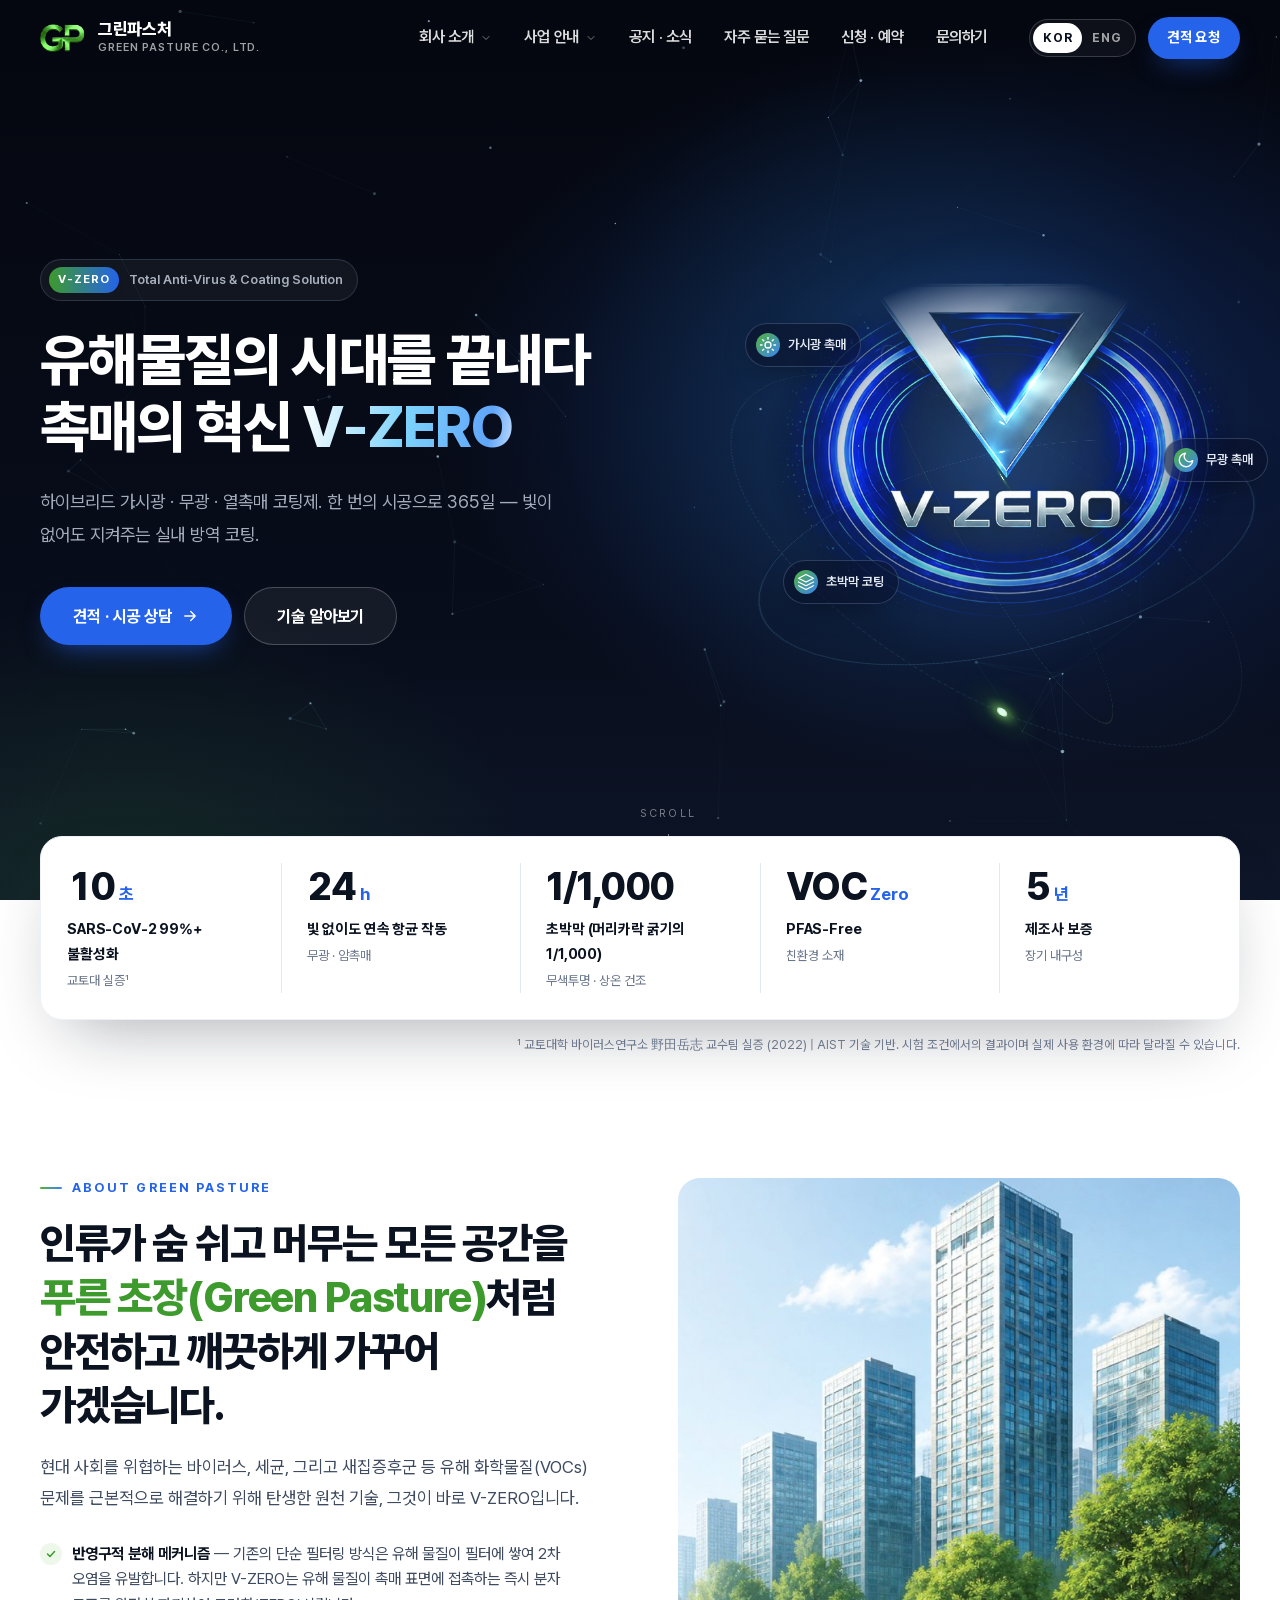
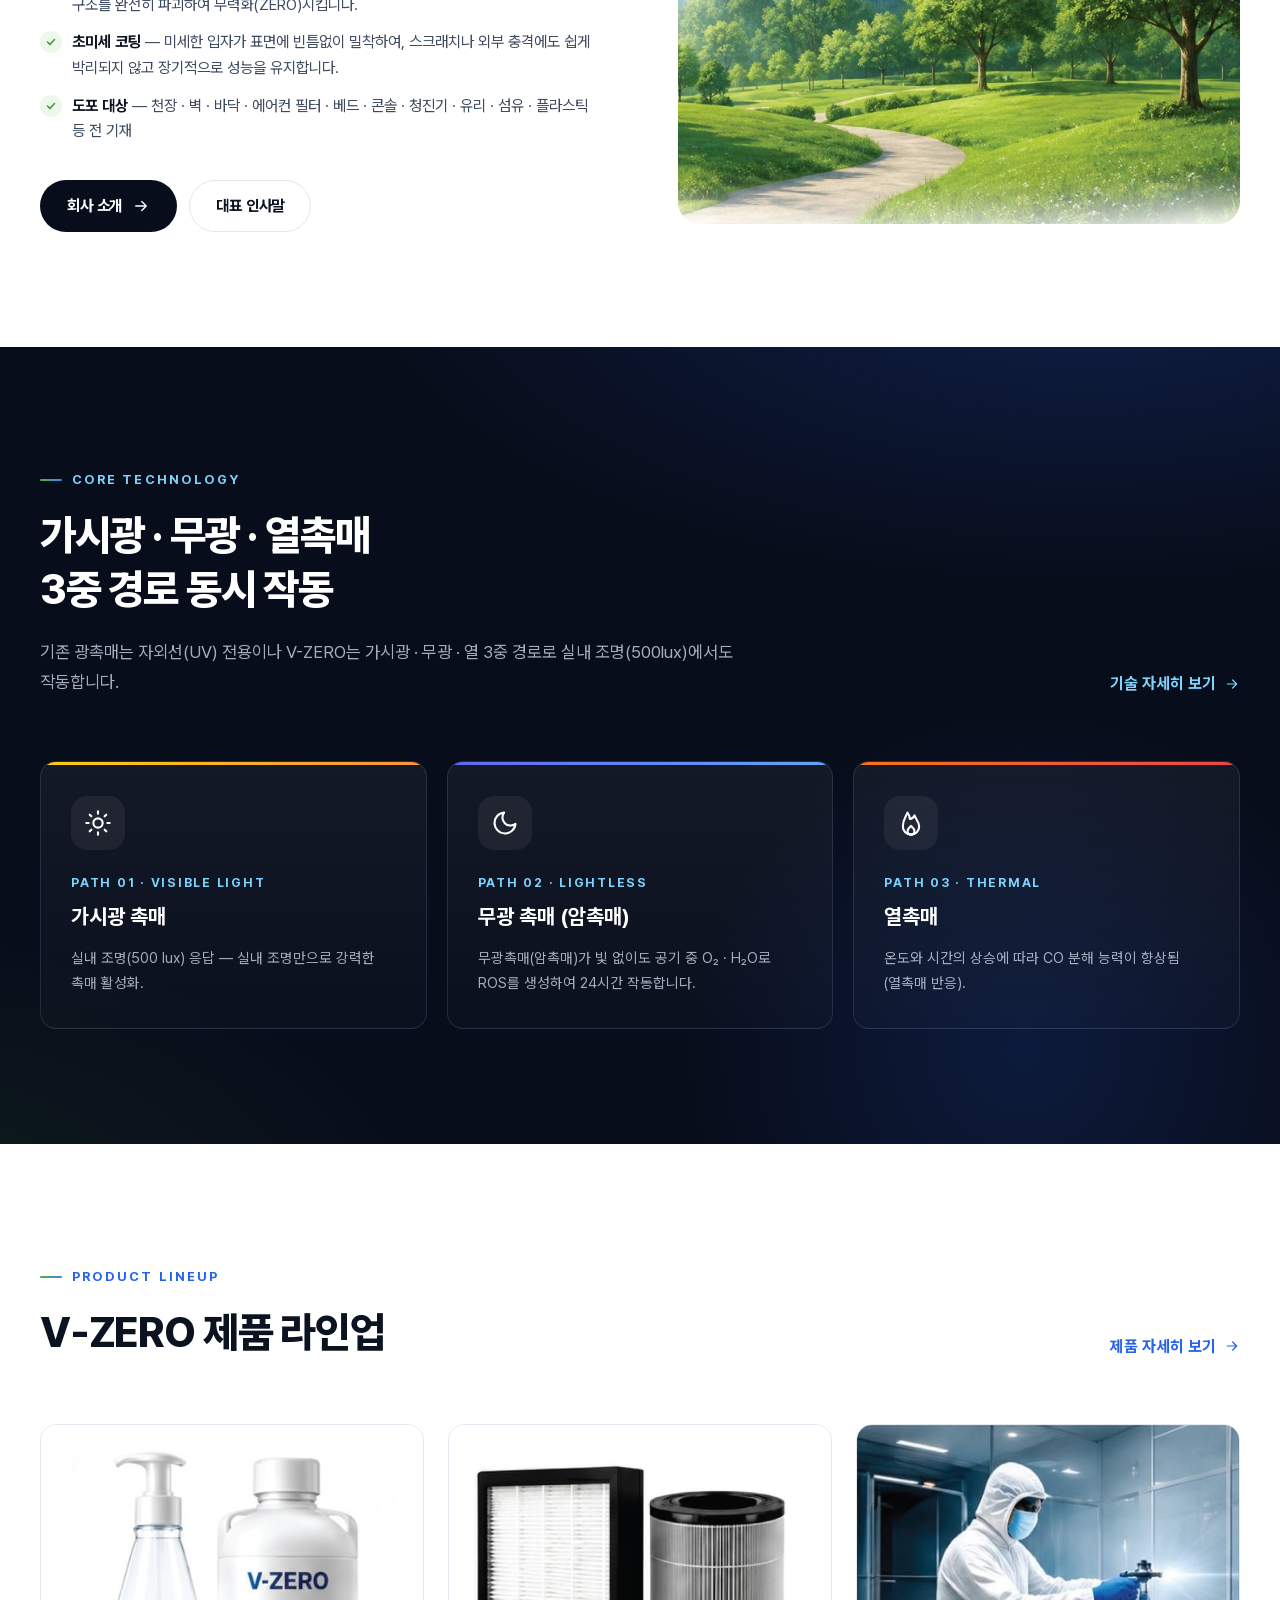
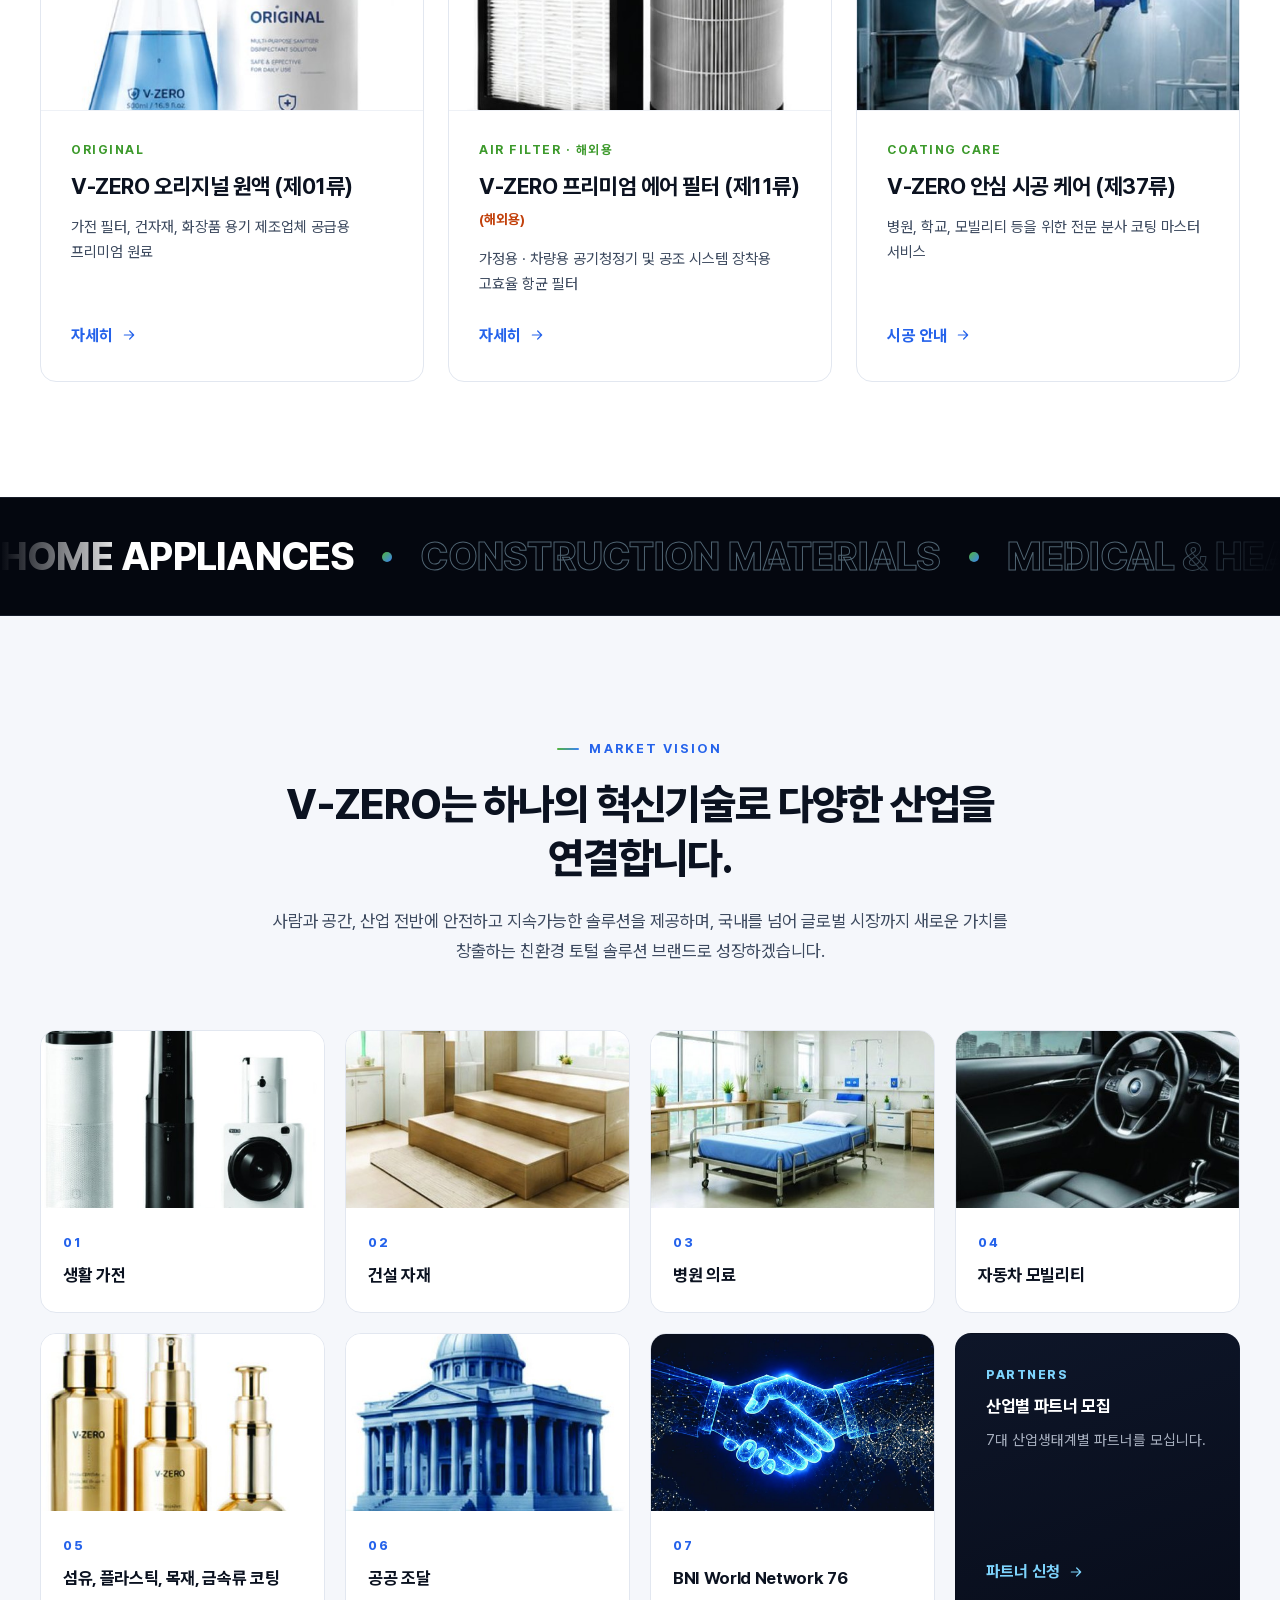
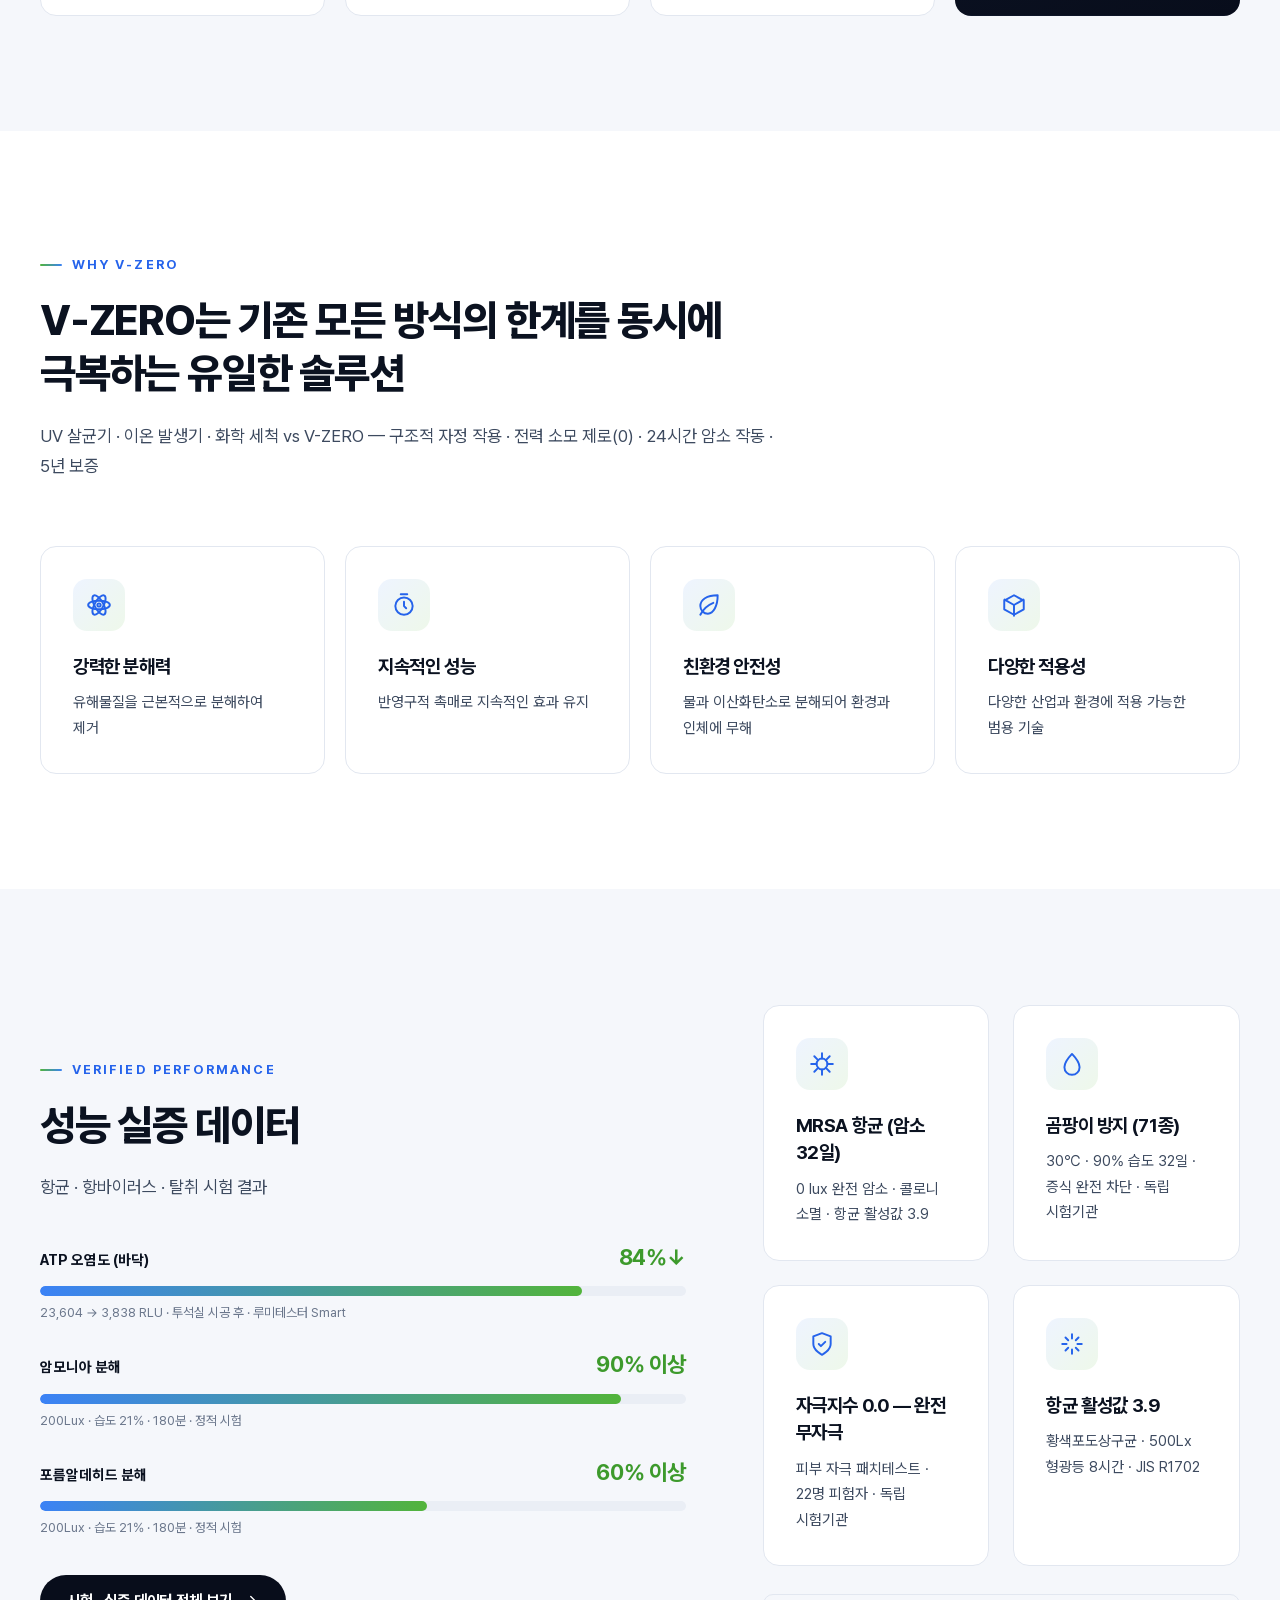
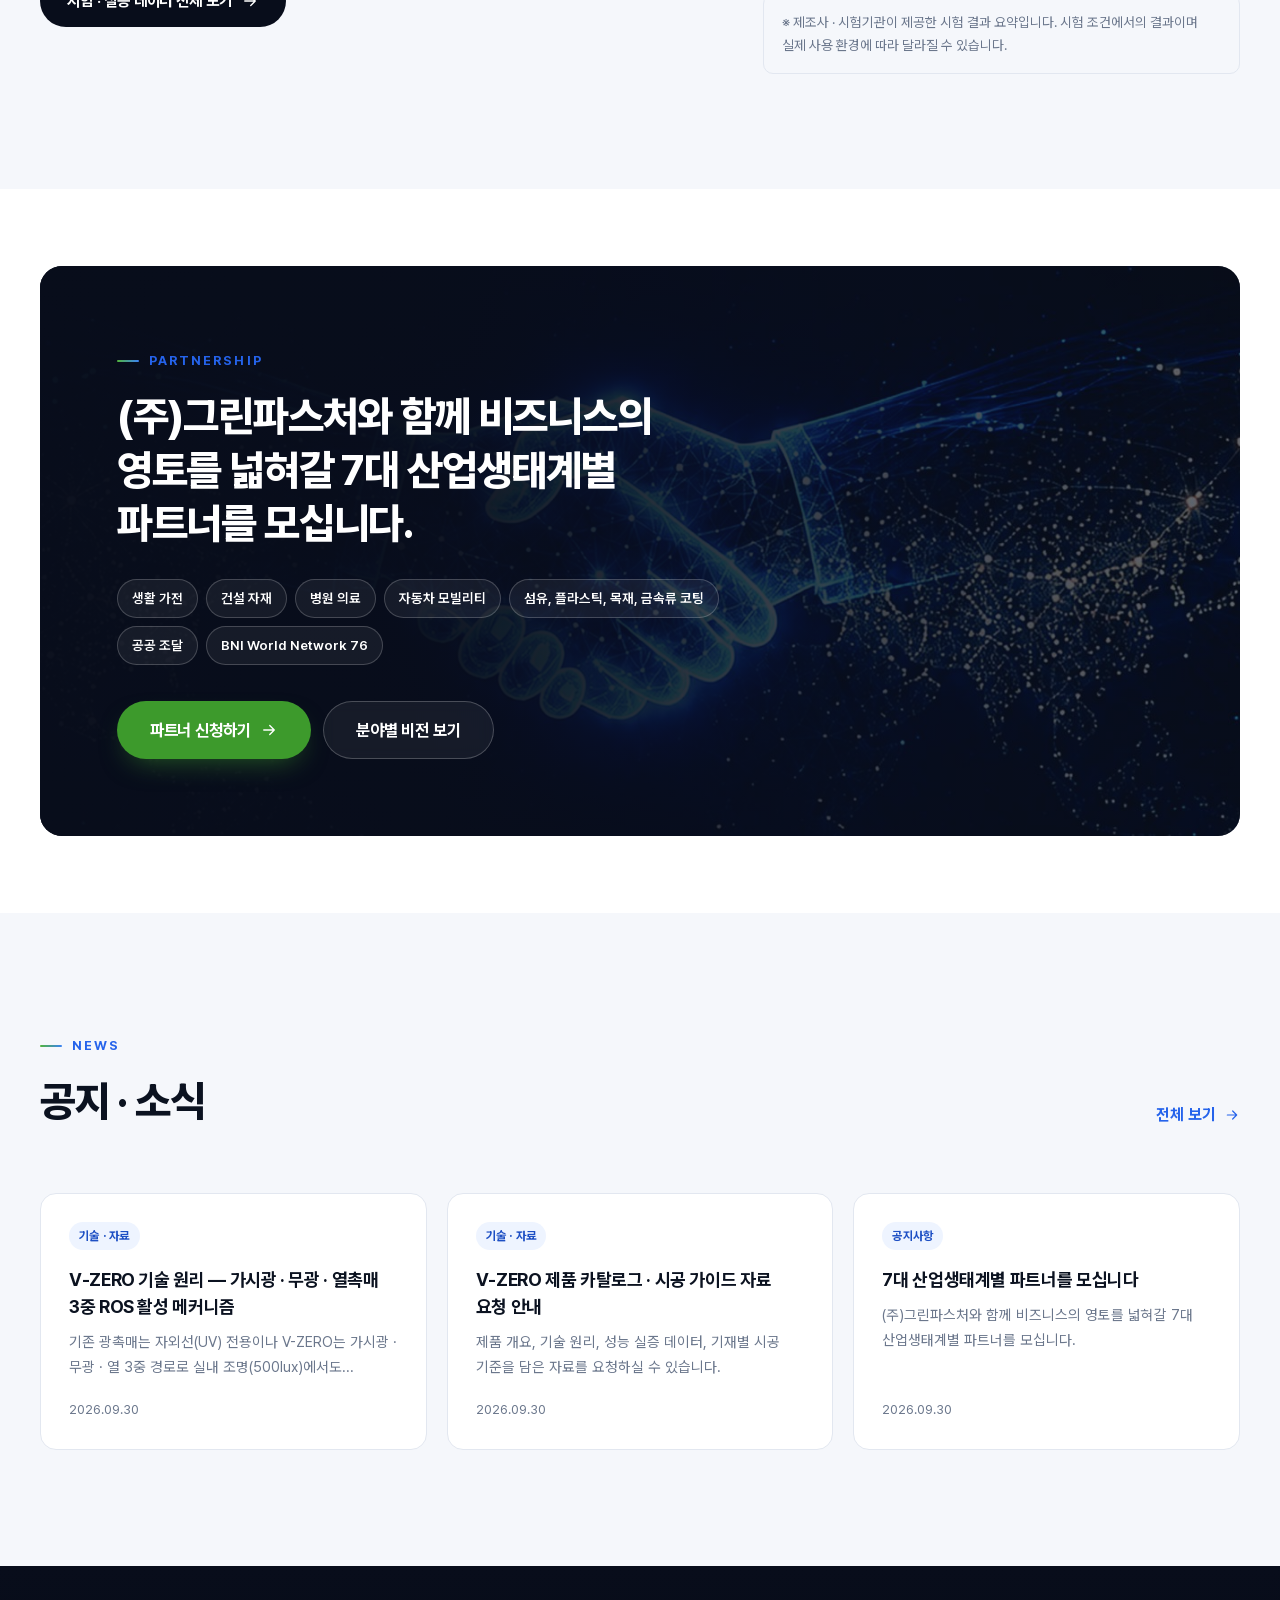
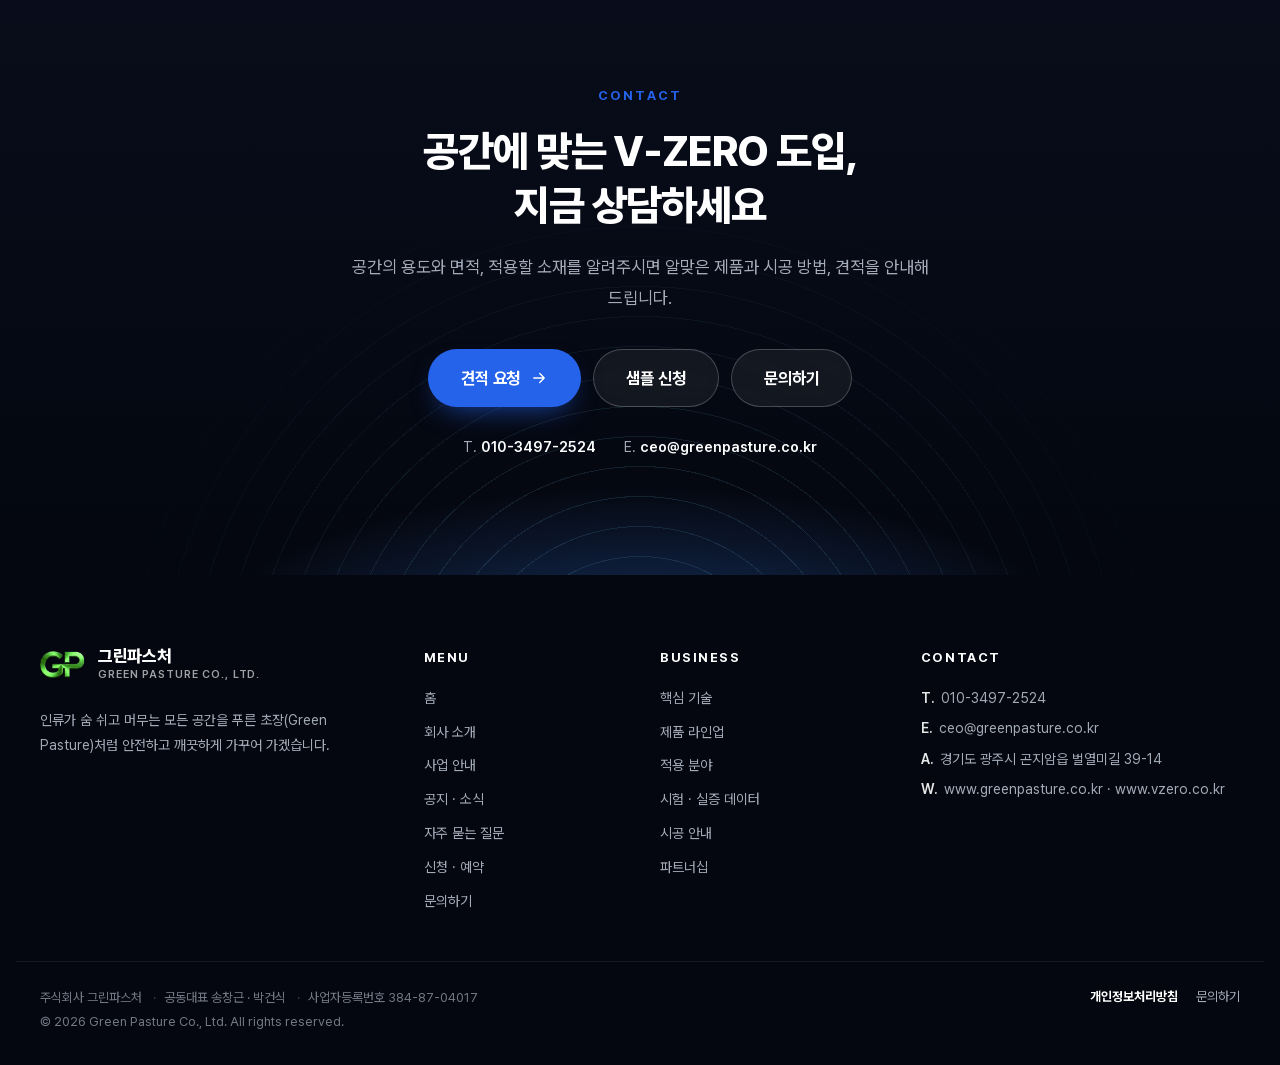
==== commit 38876514: "제작사가 바꾼 문구를 고객 원문(리플릿 · 카탈로그 · 시험 보고서)으로 되돌림 - 메인 · 회사 소개 · 사업 안내 · FAQ · 소식 · 신청 · 문의 문구를 원문 대조 후 복" ====
--- a/index.html
+++ b/index.html
@@ -5,19 +5,19 @@
 <meta name="viewport" content="width=device-width, initial-scale=1">
 <title>주식회사 그린파스처 | 촉매 코팅 V-ZERO</title>
 <meta name="gp:title-en" content="Green Pasture Co., Ltd. | V-ZERO Catalyst Coating">
-<meta name="description" content="가시광 · 무광 · 열촉매 3중 작동 촉매 코팅 V-ZERO. 주식회사 그린파스처가 병원 · 학교 · 가전 · 건설자재 · 모빌리티 공간의 표면 위생 솔루션을 제공합니다.">
+<meta name="description" content="주식회사 그린파스처 | 유해물질의 시대를 끝내다 — 촉매의 혁신 V-ZERO. 하이브리드 가시광 · 무광 · 열촉매 코팅제.">
 <meta name="keywords" content="그린파스처, V-ZERO, 브이제로, 촉매코팅, 광촉매, 가시광촉매, 암촉매, 항균코팅, 항바이러스코팅">
 <link rel="canonical" href="https://www.greenpasture.co.kr/">
 <meta property="og:type" content="website">
 <meta property="og:site_name" content="그린파스처 Green Pasture">
 <meta property="og:title" content="주식회사 그린파스처 | 촉매 코팅 V-ZERO">
-<meta property="og:description" content="유해물질의 시대를 끝내다 — 가시광 · 무광 · 열촉매 3중 작동 촉매 코팅 V-ZERO">
+<meta property="og:description" content="유해물질의 시대를 끝내다 — 촉매의 혁신 V-ZERO. 하이브리드 가시광 · 무광 · 열촉매 코팅제">
 <meta property="og:url" content="https://www.greenpasture.co.kr/">
 <meta property="og:image" content="https://www.greenpasture.co.kr/assets/img/og-image.jpg">
 <meta property="og:locale" content="ko_KR">
 <meta property="og:locale:alternate" content="en_US">
 <meta name="twitter:card" content="summary_large_image">
-<!-- 검색엔진 등록 후 받은 확인 코드를 아래에 넣으세요 (README 7장 참고)
+<!-- 검색엔진 등록 후 받은 확인 코드를 아래에 넣으세요
 <meta name="naver-site-verification" content="">
 <meta name="google-site-verification" content="">
 -->
@@ -27,7 +27,7 @@
 <meta name="theme-color" content="#080d1b">
 <script>(function(){var d=document.documentElement;d.classList.remove('no-js');try{var q=new URLSearchParams(location.search).get('lang');var l=q||localStorage.getItem('gp-lang');if(l==='en')d.lang='en';}catch(e){}})();</script>
 <link rel="stylesheet" href="assets/fonts/pretendard/pretendard.css">
-<link rel="stylesheet" href="assets/css/style.css?v=4">
+<link rel="stylesheet" href="assets/css/style.css?v=5">
 <script type="application/ld+json">
 {
   "@context": "https://schema.org",
@@ -63,12 +63,12 @@
       <div class="hero__copy">
         <span class="hero__kicker"><b>V-ZERO</b> Total Anti-Virus &amp; Coating Solution</span>
         <h1 class="h-display" id="heroTitle">
-          <span data-lang="ko"><span class="line">유해물질의 시대를 끝내다</span><span class="line">촉매 기술의 혁신, <span class="grad-text nowrap">V-ZERO</span></span></span>
-          <span data-lang="en"><span class="line">Ending the age of</span><span class="line">harmful substances. <span class="grad-text nowrap">V-ZERO</span></span></span>
+          <span data-lang="ko"><span class="line">유해물질의 시대를 끝내다</span><span class="line">촉매의 혁신 <span class="grad-text nowrap">V-ZERO</span></span></span>
+          <span data-lang="en"><span class="line">Ending the age of harmful substances</span><span class="line">Catalyst innovation <span class="grad-text nowrap">V-ZERO</span></span></span>
         </h1>
         <p class="hero__lead">
-          <span data-lang="ko">빛이 있을 때도, 없을 때도. 가시광 · 무광 · 열촉매 세 경로로 작동하는 촉매 코팅 V-ZERO가 사람이 숨 쉬고 머무는 공간의 표면을 더 깨끗하게 관리합니다.</span>
-          <span data-lang="en">With light or without it. V-ZERO is a catalyst coating that works through visible-light, lightless and thermal catalysis to keep the surfaces of the spaces where people live and breathe cleaner.</span>
+          <span data-lang="ko">하이브리드 가시광 · 무광 · 열촉매 코팅제. 한 번의 시공으로 365일 — 빛이 없어도 지켜주는 실내 방역 코팅.</span>
+          <span data-lang="en">A hybrid visible-light, lightless and thermal catalyst coating. One application for 365 days — an indoor disinfection coating that protects even without light.</span>
         </p>
         <div class="btn-row">
           <a class="btn btn--primary btn--lg" href="apply.html?type=quote">
@@ -90,7 +90,7 @@
         <img class="hero__emblem" src="assets/img/vzero-emblem.jpg" alt="V-ZERO 엠블럼" width="1400" height="1062" fetchpriority="high">
         <ul class="hero__chips" aria-hidden="true">
           <li class="chip chip--1"><i data-icon="sun"></i><span data-lang="ko">가시광 촉매</span><span data-lang="en">Visible-light catalyst</span></li>
-          <li class="chip chip--2"><i data-icon="moon"></i><span data-lang="ko">무광 촉매</span><span data-lang="en">Low-light catalyst</span></li>
+          <li class="chip chip--2"><i data-icon="moon"></i><span data-lang="ko">무광 촉매</span><span data-lang="en">Lightless catalyst</span></li>
           <li class="chip chip--3"><i data-icon="layers"></i><span data-lang="ko">초박막 코팅</span><span data-lang="en">Ultra-thin coating</span></li>
         </ul>
       </div>
@@ -104,33 +104,33 @@
       <div class="specs__panel reveal">
         <div class="spec">
           <div class="spec__value">10<small data-lang="ko">초</small><small data-lang="en">sec</small></div>
-          <div class="spec__label"><span data-lang="ko">바이러스 99%+ 불활성화</span><span data-lang="en">99%+ virus inactivation</span></div>
-          <div class="spec__desc"><span data-lang="ko">SARS-CoV-2 · 인플루엔자 시험¹</span><span data-lang="en">SARS-CoV-2 &amp; influenza tests¹</span></div>
+          <div class="spec__label"><span data-lang="ko">SARS-CoV-2 99%+ 불활성화</span><span data-lang="en">SARS-CoV-2 99%+ inactivation</span></div>
+          <div class="spec__desc"><span data-lang="ko">교토대 실증¹</span><span data-lang="en">Verified by Kyoto Univ.¹</span></div>
         </div>
         <div class="spec">
           <div class="spec__value">24<small>h</small></div>
-          <div class="spec__label"><span data-lang="ko">빛 없이도 연속 작동</span><span data-lang="en">Works without light</span></div>
-          <div class="spec__desc"><span data-lang="ko">무광 촉매 설계</span><span data-lang="en">Lightless catalyst design</span></div>
+          <div class="spec__label"><span data-lang="ko">빛 없이도 연속 항균 작동</span><span data-lang="en">Continuous antibacterial action without light</span></div>
+          <div class="spec__desc"><span data-lang="ko">무광 · 암촉매</span><span data-lang="en">Lightless · dark catalyst</span></div>
         </div>
         <div class="spec">
           <div class="spec__value" data-nocount>1/1,000</div>
-          <div class="spec__label"><span data-lang="ko">머리카락 굵기 대비 초박막</span><span data-lang="en">Thinner than a hair</span></div>
-          <div class="spec__desc"><span data-lang="ko">무색투명 · 상온 건조</span><span data-lang="en">Clear · room-temperature curing</span></div>
+          <div class="spec__label"><span data-lang="ko">초박막 (머리카락 굵기의 1/1,000)</span><span data-lang="en">Ultra-thin film (1/1,000 the thickness of a hair)</span></div>
+          <div class="spec__desc"><span data-lang="ko">무색투명 · 상온 건조</span><span data-lang="en">Colorless and transparent · room-temperature drying</span></div>
         </div>
         <div class="spec">
           <div class="spec__value">VOC<small>Zero</small></div>
-          <div class="spec__label"><span data-lang="ko">수성 원액 · PFAS-Free</span><span data-lang="en">Water-based, PFAS-free</span></div>
-          <div class="spec__desc"><span data-lang="ko">제조사 성분 자료 기준</span><span data-lang="en">Per manufacturer data</span></div>
+          <div class="spec__label"><span data-lang="ko">PFAS-Free</span><span data-lang="en">PFAS-Free</span></div>
+          <div class="spec__desc"><span data-lang="ko">친환경 소재</span><span data-lang="en">Eco-friendly material</span></div>
         </div>
         <div class="spec" data-tbd="'5년 제조사 보증'의 보증 주체(제조사/그린파스처)와 보증 조건을 확인해 주세요.">
           <div class="spec__value">5<small data-lang="ko">년</small><small data-lang="en">yrs</small></div>
-          <div class="spec__label"><span data-lang="ko">제조사 품질 보증</span><span data-lang="en">Manufacturer warranty</span></div>
-          <div class="spec__desc"><span data-lang="ko">1년 이상 실측 지속 사례</span><span data-lang="en">Field-verified over 1 year</span></div>
-        </div>
-      </div>
-      <p class="specs__foot" data-tbd="시험성적서 원본과, 시험 물질(W-35PGN 계열)과 V-ZERO의 동일성 확인이 필요합니다. 광고 표현은 화학제품안전법·표시광고법 검토 대상입니다.">
-        <span data-lang="ko">¹ 교토대학 연구팀 시험(2022), 원액 10초 접촉 조건. 시험 조건에서의 결과이며 실제 사용 환경에 따라 달라질 수 있습니다.</span>
-        <span data-lang="en">¹ Kyoto University research team (2022), 10-second contact with the solution. Results under test conditions; actual performance may vary.</span>
+          <div class="spec__label"><span data-lang="ko">제조사 보증</span><span data-lang="en">Manufacturer warranty</span></div>
+          <div class="spec__desc"><span data-lang="ko">장기 내구성</span><span data-lang="en">Long-term durability</span></div>
+        </div>
+      </div>
+      <p class="specs__foot" data-tbd="시험성적서 원본(기관 · 번호 · 일자)을 받으면 연결">
+        <span data-lang="ko">¹ 교토대학 바이러스연구소 野田岳志 교수팀 실증 (2022) | AIST 기술 기반. 시험 조건에서의 결과이며 실제 사용 환경에 따라 달라질 수 있습니다.</span>
+        <span data-lang="en">¹ Verified by the team of Prof. Takeshi Noda (野田岳志), Institute for Virus Research, Kyoto University (2022) | Based on AIST technology. Results under test conditions; actual performance may vary.</span>
       </p>
     </div>
   </section>
@@ -141,17 +141,17 @@
       <div class="reveal">
         <span class="eyebrow">About Green Pasture</span>
         <h2 class="h2">
-          <span data-lang="ko">사람이 숨 쉬고 머무는 모든 공간을<br><span class="accent-green">푸른 초장</span>처럼</span>
-          <span data-lang="en">Every space where people breathe and stay, as clean as a <span class="accent-green">green pasture</span></span>
+          <span data-lang="ko">인류가 숨 쉬고 머무는 모든 공간을<br><span class="accent-green">푸른 초장(Green Pasture)</span>처럼<br>안전하고 깨끗하게 가꾸어 가겠습니다.</span>
+          <span data-lang="en">We will keep every space where humanity breathes and dwells safe and clean, like a <span class="accent-green">green pasture</span>.</span>
         </h2>
         <p class="lead">
-          <span data-lang="ko">그린파스처는 바이러스와 세균, 새집증후군을 일으키는 휘발성 유기화합물(VOCs) 등 일상의 유해 요인을 근본적으로 줄이기 위한 원천 기술, V-ZERO를 선보입니다. 필터에 쌓아두는 방식이 아니라, 촉매 표면에서 분해하는 방식으로 공간을 관리합니다.</span>
-          <span data-lang="en">Green Pasture introduces V-ZERO, a core technology developed to fundamentally reduce everyday hazards such as viruses, bacteria and the volatile organic compounds (VOCs) behind sick building syndrome. Rather than trapping them in a filter, V-ZERO breaks them down on the catalyst surface.</span>
+          <span data-lang="ko">현대 사회를 위협하는 바이러스, 세균, 그리고 새집증후군 등 유해 화학물질(VOCs) 문제를 근본적으로 해결하기 위해 탄생한 원천 기술, 그것이 바로 V-ZERO입니다.</span>
+          <span data-lang="en">The core technology born to fundamentally solve the problems of viruses, bacteria and harmful chemicals (VOCs), such as those behind sick building syndrome, that threaten modern society — that is V-ZERO.</span>
         </p>
         <ul class="checks">
-          <li><span data-lang="ko"><strong>분해 방식</strong> — 유해 물질이 촉매 표면에 닿으면 산화 분해</span><span data-lang="en"><strong>Decomposition</strong> — contaminants are oxidized on contact with the catalyst surface</span></li>
-          <li><span data-lang="ko"><strong>초박막 코팅</strong> — 얇은 코팅층이 표면에 밀착해 오래 유지</span><span data-lang="en"><strong>Ultra-thin coating</strong> — a thin layer bonds tightly and lasts</span></li>
-          <li><span data-lang="ko"><strong>넓은 적용성</strong> — 벽 · 유리 · 섬유 · 필터 · 플라스틱 등 대부분의 기재</span><span data-lang="en"><strong>Versatile</strong> — walls, glass, textiles, filters, plastics and more</span></li>
+          <li><span data-lang="ko"><strong>반영구적 분해 메커니즘</strong> — 기존의 단순 필터링 방식은 유해 물질이 필터에 쌓여 2차 오염을 유발합니다. 하지만 V-ZERO는 유해 물질이 촉매 표면에 접촉하는 즉시 분자 구조를 완전히 파괴하여 무력화(ZERO)시킵니다.</span><span data-lang="en"><strong>Semi-permanent decomposition mechanism</strong> — Conventional simple filtration lets harmful substances build up in the filter, causing secondary pollution. V-ZERO, however, completely destroys the molecular structure of harmful substances the instant they touch the catalyst surface, neutralizing them (ZERO).</span></li>
+          <li><span data-lang="ko"><strong>초미세 코팅</strong> — 미세한 입자가 표면에 빈틈없이 밀착하여, 스크래치나 외부 충격에도 쉽게 박리되지 않고 장기적으로 성능을 유지합니다.</span><span data-lang="en"><strong>Ultra-fine coating</strong> — Fine particles adhere to the surface without gaps, so the coating does not peel off easily even from scratches or external impact and keeps its performance over the long term.</span></li>
+          <li><span data-lang="ko"><strong>도포 대상</strong> — 천장 · 벽 · 바닥 · 에어컨 필터 · 베드 · 콘솔 · 청진기 · 유리 · 섬유 · 플라스틱 등 전 기재</span><span data-lang="en"><strong>Application surfaces</strong> — ceilings, walls, floors, air-conditioner filters, beds, consoles, stethoscopes, glass, textiles, plastics and all other substrates</span></li>
         </ul>
         <div class="btn-row">
           <a class="btn btn--dark" href="about.html"><span data-lang="ko">회사 소개</span><span data-lang="en">About Us</span><i data-icon="arrow"></i></a>
@@ -173,12 +173,12 @@
         <div class="reveal">
           <span class="eyebrow">Core Technology</span>
           <h2 class="h2" id="techTitle">
-            <span data-lang="ko">빛이 없어도 멈추지 않는<br>3중 촉매 기술</span>
-            <span data-lang="en">A triple catalyst that<br>keeps working in the dark</span>
+            <span data-lang="ko">가시광 · 무광 · 열촉매<br>3중 경로 동시 작동</span>
+            <span data-lang="en">Visible light, lightless, thermal —<br>three pathways working at once</span>
           </h2>
           <p class="lead">
-            <span data-lang="ko">자외선이 있어야 작동하던 기존 광촉매의 한계를 넘어, 실내조명 · 어둠 · 열의 세 가지 조건에서 작동하도록 설계했습니다.</span>
-            <span data-lang="en">Going beyond conventional UV-dependent photocatalysts, V-ZERO is designed to work under indoor light, in darkness and with heat.</span>
+            <span data-lang="ko">기존 광촉매는 자외선(UV) 전용이나 V-ZERO는 가시광 · 무광 · 열 3중 경로로 실내 조명(500lux)에서도 작동합니다.</span>
+            <span data-lang="en">Conventional photocatalysts work only with ultraviolet (UV) light, but V-ZERO works even under indoor lighting (500 lux) through three pathways: visible light, lightless and thermal.</span>
           </p>
         </div>
         <a class="link-arrow reveal" href="business.html#technology"><span data-lang="ko">기술 자세히 보기</span><span data-lang="en">Technology details</span><i data-icon="arrow"></i></a>
@@ -188,19 +188,19 @@
           <div class="path__icon"><i data-icon="sun"></i></div>
           <div class="path__step">Path 01 · Visible Light</div>
           <h3><span data-lang="ko">가시광 촉매</span><span data-lang="en">Visible-light catalysis</span></h3>
-          <p><span data-lang="ko">가시광 촉매가 일반 실내조명(약 500lux) 수준의 빛으로 활성산소를 만듭니다.</span><span data-lang="en">The visible-light catalyst generates reactive oxygen under ordinary indoor lighting (approx. 500 lux).</span></p>
+          <p><span data-lang="ko">실내 조명(500 lux) 응답 — 실내 조명만으로 강력한 촉매 활성화.</span><span data-lang="en">Responds to indoor lighting (500 lux) — powerful catalytic activation with indoor lighting alone.</span></p>
         </article>
         <article class="path path--dark reveal" data-delay="1">
           <div class="path__icon"><i data-icon="moon"></i></div>
           <div class="path__step">Path 02 · Lightless</div>
           <h3><span data-lang="ko">무광 촉매 (암촉매)</span><span data-lang="en">Lightless (dark) catalysis</span></h3>
-          <p><span data-lang="ko">무광 촉매가 빛이 없는 환경에서도 공기 중 산소 · 수분과 반응하도록 설계되어 24시간 작동합니다.</span><span data-lang="en">The lightless catalyst is designed to react with oxygen and moisture in the air even without light, working around the clock.</span></p>
+          <p><span data-lang="ko">무광촉매(암촉매)가 빛 없이도 공기 중 O₂ · H₂O로 ROS를 생성하여 24시간 작동합니다.</span><span data-lang="en">The lightless (dark) catalyst generates ROS from O₂ and H₂O in the air even without light, working 24 hours a day.</span></p>
         </article>
         <article class="path path--heat reveal" data-delay="2">
           <div class="path__icon"><i data-icon="flame"></i></div>
           <div class="path__step">Path 03 · Thermal</div>
           <h3><span data-lang="ko">열촉매</span><span data-lang="en">Thermal catalysis</span></h3>
-          <p><span data-lang="ko">온도 조건에 따라 일산화탄소(CO) 등 유해가스의 산화 반응을 돕는 경로입니다.</span><span data-lang="en">Under suitable temperatures, it assists the oxidation of harmful gases such as carbon monoxide (CO).</span></p>
+          <p><span data-lang="ko">온도와 시간의 상승에 따라 CO 분해 능력이 향상됨 (열촉매 반응).</span><span data-lang="en">CO decomposition capacity improves as temperature and time increase (thermal catalytic reaction).</span></p>
         </article>
       </div>
     </div>
@@ -212,7 +212,7 @@
       <div class="section__head section__head--split">
         <div class="reveal">
           <span class="eyebrow">Product Lineup</span>
-          <h2 class="h2" id="productTitle"><span data-lang="ko">원료부터 시공까지, V-ZERO 제품 라인업</span><span data-lang="en">From raw material to application</span></h2>
+          <h2 class="h2" id="productTitle"><span data-lang="ko">V-ZERO 제품 라인업</span><span data-lang="en">V-ZERO Product Lineup</span></h2>
         </div>
         <a class="link-arrow reveal" href="business.html#products"><span data-lang="ko">제품 자세히 보기</span><span data-lang="en">View all products</span><i data-icon="arrow"></i></a>
       </div>
@@ -221,8 +221,8 @@
           <div class="product__media"><img src="assets/img/prod-original.jpg" alt="V-ZERO 오리지널 원액 용기" width="477" height="469" loading="lazy"></div>
           <div class="product__body">
             <span class="product__tag">Original</span>
-            <h3><span data-lang="ko">V-ZERO 오리지널 원액</span><span data-lang="en">V-ZERO Original Solution</span></h3>
-            <p><span data-lang="ko">가전 필터, 건자재, 화장품 용기 제조업체에 공급하는 프리미엄 원료입니다.</span><span data-lang="en">A premium raw material supplied to manufacturers of appliance filters, building materials and cosmetic containers.</span></p>
+            <h3><span data-lang="ko">V-ZERO 오리지널 원액 (제01류)</span><span data-lang="en">V-ZERO Original Solution (Class 01)</span></h3>
+            <p><span data-lang="ko">가전 필터, 건자재, 화장품 용기 제조업체 공급용 프리미엄 원료</span><span data-lang="en">Premium raw material for supply to manufacturers of appliance filters, building materials and cosmetic containers</span></p>
             <a class="link-arrow" href="business.html#products"><span data-lang="ko">자세히</span><span data-lang="en">Details</span><i data-icon="arrow"></i></a>
           </div>
         </article>
@@ -230,8 +230,8 @@
           <div class="product__media"><img src="assets/img/prod-filter.jpg" alt="V-ZERO 프리미엄 에어 필터" width="477" height="443" loading="lazy"></div>
           <div class="product__body">
             <span class="product__tag">Air Filter · <span data-lang="ko">해외용</span><span data-lang="en">Overseas</span></span>
-            <h3><span data-lang="ko">V-ZERO 프리미엄 에어 필터 <small class="product__note">(해외용)</small></span><span data-lang="en">V-ZERO Premium Air Filter <small class="product__note">(overseas)</small></span></h3>
-            <p><span data-lang="ko">가정용 · 차량용 공기청정기와 공조 시스템에 장착하는 고효율 필터로, 해외 시장에 공급합니다.</span><span data-lang="en">High-efficiency filters for home and vehicle air purifiers and HVAC systems, supplied to overseas markets.</span></p>
+            <h3><span data-lang="ko">V-ZERO 프리미엄 에어 필터 (제11류) <small class="product__note">(해외용)</small></span><span data-lang="en">V-ZERO Premium Air Filter (Class 11) <small class="product__note">(overseas)</small></span></h3>
+            <p><span data-lang="ko">가정용 · 차량용 공기청정기 및 공조 시스템 장착용 고효율 항균 필터</span><span data-lang="en">High-efficiency antibacterial filter for installation in home and vehicle air purifiers and HVAC systems</span></p>
             <a class="link-arrow" href="business.html#products"><span data-lang="ko">자세히</span><span data-lang="en">Details</span><i data-icon="arrow"></i></a>
           </div>
         </article>
@@ -239,8 +239,8 @@
           <div class="product__media product__media--cover"><img src="assets/img/prod-care.jpg" alt="방호복을 입고 스프레이건으로 코팅을 시공하는 모습" width="454" height="388" loading="lazy"></div>
           <div class="product__body">
             <span class="product__tag">Coating Care</span>
-            <h3><span data-lang="ko">V-ZERO 안심 시공 케어</span><span data-lang="en">V-ZERO Coating Care</span></h3>
-            <p><span data-lang="ko">병원 · 학교 · 모빌리티 공간을 위한 전문 분사 코팅 시공 서비스입니다.</span><span data-lang="en">A professional spray-coating service for hospitals, schools and mobility spaces.</span></p>
+            <h3><span data-lang="ko">V-ZERO 안심 시공 케어 (제37류)</span><span data-lang="en">V-ZERO Safe Application Care (Class 37)</span></h3>
+            <p><span data-lang="ko">병원, 학교, 모빌리티 등을 위한 전문 분사 코팅 마스터 서비스</span><span data-lang="en">Professional spray-coating master service for hospitals, schools, mobility and more</span></p>
             <a class="link-arrow" href="business.html#process"><span data-lang="ko">시공 안내</span><span data-lang="en">Process</span><i data-icon="arrow"></i></a>
           </div>
         </article>
@@ -250,7 +250,7 @@
 
   <!-- ============ 흐르는 산업 띠 (장식 · 7대 산업 영문명) ============ -->
   <div class="marquee" aria-hidden="true">
-    <div class="marquee__track"><div class="marquee__group"><span class="marquee__item">Home Appliances</span><span class="marquee__item">Construction Materials</span><span class="marquee__item">Medical &amp; Healthcare</span><span class="marquee__item">Automotive &amp; Mobility</span><span class="marquee__item">Textiles · Plastics · Wood · Metals</span><span class="marquee__item">Public Procurement</span><span class="marquee__item">Global B2B Network</span></div><div class="marquee__group"><span class="marquee__item">Home Appliances</span><span class="marquee__item">Construction Materials</span><span class="marquee__item">Medical &amp; Healthcare</span><span class="marquee__item">Automotive &amp; Mobility</span><span class="marquee__item">Textiles · Plastics · Wood · Metals</span><span class="marquee__item">Public Procurement</span><span class="marquee__item">Global B2B Network</span></div></div>
+    <div class="marquee__track"><div class="marquee__group"><span class="marquee__item">Home Appliances</span><span class="marquee__item">Construction Materials</span><span class="marquee__item">Medical &amp; Healthcare</span><span class="marquee__item">Automotive Mobility</span><span class="marquee__item">Textiles, Plastics, Wood &amp; Metals</span><span class="marquee__item">Public Procurement</span><span class="marquee__item">Global B2B Network</span></div><div class="marquee__group"><span class="marquee__item">Home Appliances</span><span class="marquee__item">Construction Materials</span><span class="marquee__item">Medical &amp; Healthcare</span><span class="marquee__item">Automotive Mobility</span><span class="marquee__item">Textiles, Plastics, Wood &amp; Metals</span><span class="marquee__item">Public Procurement</span><span class="marquee__item">Global B2B Network</span></div></div>
   </div>
 
   <!-- ============ 적용 분야 ============ -->
@@ -258,8 +258,8 @@
     <div class="wrap">
       <div class="section__head section__head--center reveal">
         <span class="eyebrow">Market Vision</span>
-        <h2 class="h2" id="appTitle"><span data-lang="ko">하나의 기술로 7대 산업을 잇습니다</span><span data-lang="en">One technology, seven industries</span></h2>
-        <p class="lead"><span data-lang="ko">가전부터 건설, 의료, 모빌리티, 소재, 공공, 글로벌 네트워크까지 — V-ZERO가 함께하는 분야입니다.</span><span data-lang="en">From appliances to construction, healthcare, mobility, materials, the public sector and global networks.</span></p>
+        <h2 class="h2" id="appTitle"><span data-lang="ko">V-ZERO는 하나의 혁신기술로 다양한 산업을 연결합니다.</span><span data-lang="en">V-ZERO connects diverse industries with one innovative technology.</span></h2>
+        <p class="lead"><span data-lang="ko">사람과 공간, 산업 전반에 안전하고 지속가능한 솔루션을 제공하며, 국내를 넘어 글로벌 시장까지 새로운 가치를 창출하는 친환경 토털 솔루션 브랜드로 성장하겠습니다.</span><span data-lang="en">We will provide safe and sustainable solutions for people, spaces and industry as a whole, and grow into an eco-friendly total solution brand that creates new value beyond Korea and in global markets.</span></p>
       </div>
       <div class="apps apps--4">
         <a class="app reveal" href="business.html#applications">
@@ -272,15 +272,15 @@
         </a>
         <a class="app reveal" data-delay="2" href="business.html#applications">
           <div class="app__media"><img src="assets/img/app-medical.jpg" alt="병실 내부" width="442" height="367" loading="lazy"></div>
-          <div class="app__body"><span class="app__no">03</span><h3><span data-lang="ko">병원 · 의료</span><span data-lang="en">Medical &amp; Healthcare</span></h3></div>
+          <div class="app__body"><span class="app__no">03</span><h3><span data-lang="ko">병원 의료</span><span data-lang="en">Medical &amp; Healthcare</span></h3></div>
         </a>
         <a class="app reveal" data-delay="3" href="business.html#applications">
           <div class="app__media"><img src="assets/img/app-mobility.jpg" alt="자동차 실내" width="442" height="342" loading="lazy"></div>
-          <div class="app__body"><span class="app__no">04</span><h3><span data-lang="ko">자동차 · 모빌리티</span><span data-lang="en">Automotive &amp; Mobility</span></h3></div>
+          <div class="app__body"><span class="app__no">04</span><h3><span data-lang="ko">자동차 모빌리티</span><span data-lang="en">Automotive Mobility</span></h3></div>
         </a>
         <a class="app reveal" href="business.html#applications">
           <div class="app__media"><img src="assets/img/app-beauty.jpg" alt="화장품 용기" width="437" height="507" loading="lazy"></div>
-          <div class="app__body"><span class="app__no">05</span><h3><span data-lang="ko">섬유 · 플라스틱 · 목재 · 금속</span><span data-lang="en">Textiles, Plastics, Wood &amp; Metals</span></h3></div>
+          <div class="app__body"><span class="app__no">05</span><h3><span data-lang="ko">섬유, 플라스틱, 목재, 금속류 코팅</span><span data-lang="en">Textiles, Plastics, Wood &amp; Metals</span></h3></div>
         </a>
         <a class="app reveal" data-delay="1" href="business.html#applications">
           <div class="app__media"><img src="assets/img/app-public.jpg" alt="공공 건축물" width="423" height="417" loading="lazy"></div>
@@ -288,13 +288,13 @@
         </a>
         <a class="app reveal" data-delay="2" href="business.html#partnership">
           <div class="app__media"><img src="assets/img/partner-network.jpg" alt="세계 지도 위에서 맞잡은 손" width="1600" height="636" loading="lazy"></div>
-          <div class="app__body"><span class="app__no">07</span><h3><span data-lang="ko">글로벌 B2B 네트워크</span><span data-lang="en">Global B2B Network</span></h3></div>
+          <div class="app__body"><span class="app__no">07</span><h3><span data-lang="ko">BNI World Network 76</span><span data-lang="en">BNI World Network 76</span></h3></div>
         </a>
         <a class="app app--text reveal" data-delay="3" href="apply.html?type=partner">
           <div class="app__body">
             <span class="app__no">PARTNERS</span>
             <h3><span data-lang="ko">산업별 파트너 모집</span><span data-lang="en">Become a partner</span></h3>
-            <p><span data-lang="ko">대리점 · 시공점 · OEM 공급 파트너를 찾습니다.</span><span data-lang="en">Distributors, applicators and OEM partners wanted.</span></p>
+            <p><span data-lang="ko">7대 산업생태계별 파트너를 모십니다.</span><span data-lang="en">We welcome partners in each of the seven industrial ecosystems.</span></p>
             <span class="link-arrow"><span data-lang="ko">파트너 신청</span><span data-lang="en">Apply</span><i data-icon="arrow"></i></span>
           </div>
         </a>
@@ -307,29 +307,29 @@
     <div class="wrap">
       <div class="section__head reveal">
         <span class="eyebrow">Why V-ZERO</span>
-        <h2 class="h2" id="valueTitle"><span data-lang="ko">기존 방식의 한계를 넘는 네 가지 차이</span><span data-lang="en">Four differences that go beyond conventional methods</span></h2>
-        <p class="lead"><span data-lang="ko">UV 살균기 · 이온 발생기 · 화학 세척은 빛, 전력, 반복 작업에 의존합니다. V-ZERO는 표면 자체가 작동하도록 설계되었습니다.</span><span data-lang="en">UV sterilizers, ionizers and chemical cleaning depend on light, power or repeated work. V-ZERO is designed so that the surface itself does the work.</span></p>
+        <h2 class="h2" id="valueTitle"><span data-lang="ko">V-ZERO는 기존 모든 방식의 한계를 동시에 극복하는 유일한 솔루션</span><span data-lang="en">V-ZERO: the only solution that overcomes the limits of all conventional methods at once</span></h2>
+        <p class="lead"><span data-lang="ko">UV 살균기 · 이온 발생기 · 화학 세척 vs V-ZERO — 구조적 자정 작용 · 전력 소모 제로(0) · 24시간 암소 작동 · 5년 보증</span><span data-lang="en">UV sterilizers · ionizers · chemical cleaning vs V-ZERO — structural self-cleaning action · zero (0) power consumption · 24-hour operation in the dark · 5-year warranty</span></p>
       </div>
       <div class="values">
         <div class="card reveal">
           <div class="card__icon"><i data-icon="atom"></i></div>
-          <h3><span data-lang="ko">강력한 분해력</span><span data-lang="en">Strong decomposition</span></h3>
-          <p><span data-lang="ko">활성산소가 표면에 닿은 유해 물질을 산화 분해합니다.</span><span data-lang="en">Reactive oxygen oxidizes contaminants that reach the surface.</span></p>
+          <h3><span data-lang="ko">강력한 분해력</span><span data-lang="en">Powerful decomposition</span></h3>
+          <p><span data-lang="ko">유해물질을 근본적으로 분해하여 제거</span><span data-lang="en">Fundamentally breaks down and removes harmful substances</span></p>
         </div>
         <div class="card reveal" data-delay="1">
           <div class="card__icon"><i data-icon="timer"></i></div>
           <h3><span data-lang="ko">지속적인 성능</span><span data-lang="en">Lasting performance</span></h3>
-          <p><span data-lang="ko">무기 바인더로 표면에 밀착해 1년 이상 효과 지속 사례가 보고되었습니다.</span><span data-lang="en">An inorganic binder bonds to the surface; effects lasting over a year have been reported.</span></p>
+          <p><span data-lang="ko">반영구적 촉매로 지속적인 효과 유지</span><span data-lang="en">A semi-permanent catalyst keeps the effect going</span></p>
         </div>
         <div class="card reveal" data-delay="2">
-          <div class="card__icon"><i data-icon="gauge"></i></div>
-          <h3><span data-lang="ko">전력 소모 없음</span><span data-lang="en">Zero power</span></h3>
-          <p><span data-lang="ko">코팅된 표면이 작동하므로 별도 장비 · 전기 · 램프 교체가 필요 없습니다.</span><span data-lang="en">The coated surface works on its own — no devices, electricity or lamp replacement.</span></p>
+          <div class="card__icon"><i data-icon="leaf"></i></div>
+          <h3><span data-lang="ko">친환경 안전성</span><span data-lang="en">Eco-friendly safety</span></h3>
+          <p><span data-lang="ko">물과 이산화탄소로 분해되어 환경과 인체에 무해</span><span data-lang="en">Breaks down into water and carbon dioxide, harmless to the environment and the human body</span></p>
         </div>
         <div class="card reveal" data-delay="3">
           <div class="card__icon"><i data-icon="cube"></i></div>
-          <h3><span data-lang="ko">다양한 적용성</span><span data-lang="en">Wide applicability</span></h3>
-          <p><span data-lang="ko">굴곡면을 포함해 벽 · 유리 · 섬유 · 금속 · 필터 등 다양한 기재에 시공합니다.</span><span data-lang="en">Applies to walls, glass, textiles, metals, filters and curved surfaces.</span></p>
+          <h3><span data-lang="ko">다양한 적용성</span><span data-lang="en">Versatile applicability</span></h3>
+          <p><span data-lang="ko">다양한 산업과 환경에 적용 가능한 범용 기술</span><span data-lang="en">A general-purpose technology applicable to diverse industries and environments</span></p>
         </div>
       </div>
     </div>
@@ -340,23 +340,23 @@
     <div class="wrap split split--wide-left">
       <div class="reveal">
         <span class="eyebrow">Verified Performance</span>
-        <h2 class="h2" id="trustTitle"><span data-lang="ko">숫자로 확인하는 성능</span><span data-lang="en">Performance in numbers</span></h2>
-        <p class="lead"><span data-lang="ko">대학 연구팀과 독립 시험기관의 시험, 실제 의료시설 시공 사례에서 확인된 결과를 공개합니다.</span><span data-lang="en">We share results from university research teams, independent laboratories and an actual medical facility.</span></p>
+        <h2 class="h2" id="trustTitle"><span data-lang="ko">성능 실증 데이터</span><span data-lang="en">Performance Verification Data</span></h2>
+        <p class="lead"><span data-lang="ko">항균 · 항바이러스 · 탈취 시험 결과</span><span data-lang="en">Antibacterial, antiviral and deodorization test results</span></p>
         <div class="bars" style="margin-top:36px">
           <div class="bar">
-            <div class="bar__head"><span data-lang="ko">바닥 ATP 오염도 감소</span><span data-lang="en">Floor ATP contamination</span><b>84%↓</b></div>
+            <div class="bar__head"><span data-lang="ko">ATP 오염도 (바닥)</span><span data-lang="en">ATP contamination (floor)</span><b>84%↓</b></div>
             <div class="bar__track"><span class="bar__fill" style="--w:84%"></span></div>
-            <div class="bar__meta">23,604 → 3,838 RLU · <span data-lang="ko">일본 투석 클리닉 시공 전후</span><span data-lang="en">dialysis clinic in Japan, before/after</span></div>
+            <div class="bar__meta">23,604 → 3,838 RLU · <span data-lang="ko">투석실 시공 후 · 루미테스터 Smart</span><span data-lang="en">after application in a dialysis room · LumiTester Smart</span></div>
           </div>
           <div class="bar">
-            <div class="bar__head"><span data-lang="ko">암모니아 분해 (180분)</span><span data-lang="en">Ammonia decomposition (180 min)</span><b>90%+</b></div>
+            <div class="bar__head"><span data-lang="ko">암모니아 분해</span><span data-lang="en">Ammonia decomposition</span><b>90% <span data-lang="ko">이상</span><span data-lang="en">or more</span></b></div>
             <div class="bar__track"><span class="bar__fill" style="--w:90%"></span></div>
-            <div class="bar__meta"><span data-lang="ko">저조도 200lux · 정적 시험</span><span data-lang="en">Low light 200 lux · static test</span></div>
+            <div class="bar__meta"><span data-lang="ko">200Lux · 습도 21% · 180분 · 정적 시험</span><span data-lang="en">200 lux · 21% humidity · 180 min · static test</span></div>
           </div>
           <div class="bar">
-            <div class="bar__head"><span data-lang="ko">포름알데히드 분해 (180분)</span><span data-lang="en">Formaldehyde decomposition (180 min)</span><b>60%+</b></div>
+            <div class="bar__head"><span data-lang="ko">포름알데히드 분해</span><span data-lang="en">Formaldehyde decomposition</span><b>60% <span data-lang="ko">이상</span><span data-lang="en">or more</span></b></div>
             <div class="bar__track"><span class="bar__fill" style="--w:60%"></span></div>
-            <div class="bar__meta"><span data-lang="ko">저조도 200lux · 정적 시험</span><span data-lang="en">Low light 200 lux · static test</span></div>
+            <div class="bar__meta"><span data-lang="ko">200Lux · 습도 21% · 180분 · 정적 시험</span><span data-lang="en">200 lux · 21% humidity · 180 min · static test</span></div>
           </div>
         </div>
         <div class="btn-row">
@@ -367,28 +367,28 @@
         <div class="grid grid--2">
           <div class="card card--flat">
             <div class="card__icon"><i data-icon="virus"></i></div>
-            <h3>MRSA</h3>
-            <p><span data-lang="ko">빛이 전혀 없는 암소(0lux) 조건에서 콜로니 소멸</span><span data-lang="en">Colonies eliminated in complete darkness (0 lux)</span></p>
+            <h3><span data-lang="ko">MRSA 항균 (암소 32일)</span><span data-lang="en">MRSA antibacterial (32 days in darkness)</span></h3>
+            <p><span data-lang="ko">0 lux 완전 암소 · 콜로니 소멸 · 항균 활성값 3.9</span><span data-lang="en">0 lux complete darkness · colonies eliminated · antibacterial activity value 3.9</span></p>
           </div>
           <div class="card card--flat">
             <div class="card__icon"><i data-icon="drop"></i></div>
-            <h3><span data-lang="ko">곰팡이 71종</span><span data-lang="en">71 mold species</span></h3>
-            <p><span data-lang="ko">30℃ · 습도 90% · 32일 조건에서 증식 차단</span><span data-lang="en">Growth blocked at 30℃, 90% RH for 32 days</span></p>
+            <h3><span data-lang="ko">곰팡이 방지 (71종)</span><span data-lang="en">Mold prevention (71 species)</span></h3>
+            <p><span data-lang="ko">30℃ · 90% 습도 32일 · 증식 완전 차단 · 독립 시험기관</span><span data-lang="en">30℃ · 90% humidity, 32 days · growth completely blocked · independent testing body</span></p>
           </div>
           <div class="card card--flat">
             <div class="card__icon"><i data-icon="shield"></i></div>
-            <h3><span data-lang="ko">자극지수 0.0</span><span data-lang="en">Irritation index 0.0</span></h3>
-            <p><span data-lang="ko">피험자 22명 피부 패치 테스트 결과</span><span data-lang="en">Skin patch test with 22 subjects</span></p>
+            <h3><span data-lang="ko">자극지수 0.0 — 완전 무자극</span><span data-lang="en">Irritation index 0.0 — completely non-irritating</span></h3>
+            <p><span data-lang="ko">피부 자극 패치테스트 · 22명 피험자 · 독립 시험기관</span><span data-lang="en">Skin irritation patch test · 22 subjects · independent testing body</span></p>
           </div>
           <div class="card card--flat">
             <div class="card__icon"><i data-icon="sparkle"></i></div>
-            <h3><span data-lang="ko">항균활성값 3.9</span><span data-lang="en">Antibacterial value 3.9</span></h3>
-            <p><span data-lang="ko">황색포도상구균 · JIS R1702 준거 시험</span><span data-lang="en">S. aureus · per JIS R1702</span></p>
-          </div>
-        </div>
-        <p class="note" data-tbd="시험성적서 원본(시험기관·번호·일자)과 시험 물질이 V-ZERO와 동일한지 확인이 필요합니다.">
-          <span data-lang="ko">※ 제조사 · 시험기관이 제공한 시험 결과 요약입니다. 시험 조건에서의 결과이며 실제 사용 환경에 따라 달라질 수 있습니다. 시험성적서는 요청 시 제공합니다.</span>
-          <span data-lang="en">* Summary of results provided by the manufacturer and testing bodies. Results under test conditions; actual performance may vary. Reports available on request.</span>
+            <h3><span data-lang="ko">항균 활성값 3.9</span><span data-lang="en">Antibacterial activity value 3.9</span></h3>
+            <p><span data-lang="ko">황색포도상구균 · 500Lx 형광등 8시간 · JIS R1702</span><span data-lang="en">Staphylococcus aureus · 500 lx fluorescent light, 8 hours · JIS R1702</span></p>
+          </div>
+        </div>
+        <p class="note" data-tbd="시험성적서 원본(기관 · 번호 · 일자)을 받으면 연결">
+          <span data-lang="ko">※ 제조사 · 시험기관이 제공한 시험 결과 요약입니다. 시험 조건에서의 결과이며 실제 사용 환경에 따라 달라질 수 있습니다.</span>
+          <span data-lang="en">* Summary of results provided by the manufacturer and testing bodies. Results under test conditions; actual performance may vary.</span>
         </p>
       </div>
     </div>
@@ -400,16 +400,15 @@
       <div class="partner-band reveal">
         <div class="partner-band__bg"><img src="assets/img/partner-network.jpg" alt="" width="1600" height="636" loading="lazy"></div>
         <span class="eyebrow">Partnership</span>
-        <h2 class="h2"><span data-lang="ko">그린파스처와 함께 비즈니스의 영토를 넓혀갈 파트너를 모십니다</span><span data-lang="en">Grow your business with Green Pasture</span></h2>
-        <p class="lead"><span data-lang="ko">7대 산업생태계별 대리점 · 시공점 · OEM 공급 파트너를 모집합니다. 분야와 지역에 맞춰 협력 방식을 함께 설계합니다.</span><span data-lang="en">We are recruiting distributors, applicators and OEM partners across seven industries, with partnership terms tailored to your sector and region.</span></p>
+        <h2 class="h2"><span data-lang="ko">(주)그린파스처와 함께 비즈니스의 영토를 넓혀갈 7대 산업생태계별 파트너를 모십니다.</span><span data-lang="en">We welcome partners in seven industrial ecosystems to expand the territory of business together with Green Pasture Co., Ltd.</span></h2>
         <ul class="partner-tags">
-          <li><span data-lang="ko">생활가전</span><span data-lang="en">Appliances</span></li>
-          <li><span data-lang="ko">건설자재</span><span data-lang="en">Construction</span></li>
-          <li><span data-lang="ko">병원 · 의료</span><span data-lang="en">Healthcare</span></li>
-          <li><span data-lang="ko">모빌리티</span><span data-lang="en">Mobility</span></li>
-          <li><span data-lang="ko">소재 코팅</span><span data-lang="en">Materials</span></li>
-          <li><span data-lang="ko">공공조달</span><span data-lang="en">Public sector</span></li>
-          <li><span data-lang="ko">글로벌 B2B</span><span data-lang="en">Global B2B</span></li>
+          <li><span data-lang="ko">생활 가전</span><span data-lang="en">Home Appliances</span></li>
+          <li><span data-lang="ko">건설 자재</span><span data-lang="en">Construction Materials</span></li>
+          <li><span data-lang="ko">병원 의료</span><span data-lang="en">Medical &amp; Healthcare</span></li>
+          <li><span data-lang="ko">자동차 모빌리티</span><span data-lang="en">Automotive Mobility</span></li>
+          <li><span data-lang="ko">섬유, 플라스틱, 목재, 금속류 코팅</span><span data-lang="en">Textiles, Plastics, Wood &amp; Metals</span></li>
+          <li><span data-lang="ko">공공 조달</span><span data-lang="en">Public Procurement</span></li>
+          <li><span data-lang="ko">BNI World Network 76</span><span data-lang="en">BNI World Network 76</span></li>
         </ul>
         <div class="btn-row">
           <a class="btn btn--green btn--lg" href="apply.html?type=partner"><span data-lang="ko">파트너 신청하기</span><span data-lang="en">Apply for Partnership</span><i data-icon="arrow"></i></a>
@@ -445,7 +444,7 @@
         <a class="btn btn--ghost btn--lg" href="contact.html"><span data-lang="ko">문의하기</span><span data-lang="en">Contact Us</span></a>
       </div>
       <div class="cta-band__contact">
-        <span>T. <a href="tel:01034972524">010-3497-2524</a></span>
+        <span>T. <a href="tel:+821034972524"><span data-lang="ko">010-3497-2524</span><span data-lang="en">+82 10-3497-2524</span></a></span>
         <span>E. <a href="mailto:ceo@greenpasture.co.kr">ceo@greenpasture.co.kr</a></span>
       </div>
     </div>
@@ -454,7 +453,7 @@
 </main>
 
 <div id="footer-slot"></div>
-<script src="assets/data/posts.js?v=4"></script>
-<script src="assets/js/site.js?v=4"></script>
+<script src="assets/data/posts.js?v=5"></script>
+<script src="assets/js/site.js?v=5"></script>
 </body>
 </html>
--- a/assets/css/style.css
+++ b/assets/css/style.css
@@ -544,9 +544,12 @@
   background: var(--green-50) url("data:image/svg+xml,%3Csvg xmlns='http://www.w3.org/2000/svg' viewBox='0 0 24 24' fill='none' stroke='%233d9a2c' stroke-width='3' stroke-linecap='round' stroke-linejoin='round'%3E%3Cpath d='m5 12 5 5 9-10'/%3E%3C/svg%3E") center/12px no-repeat;
 }
 .checks strong { color: var(--ink); }
-.section--dark .checks li { color: var(--on-dark-soft); }
-.section--dark .checks strong { color: #fff; }
-.section--dark .checks li::before { background-color: rgba(124,205,95,.14); }
+.section--dark .checks li,
+.card--dark .checks li { color: var(--on-dark-soft); }
+.section--dark .checks strong,
+.card--dark .checks strong { color: #fff; }
+.section--dark .checks li::before,
+.card--dark .checks li::before { background-color: rgba(124,205,95,.14); }
 
 /* 배지 */
 .badge {
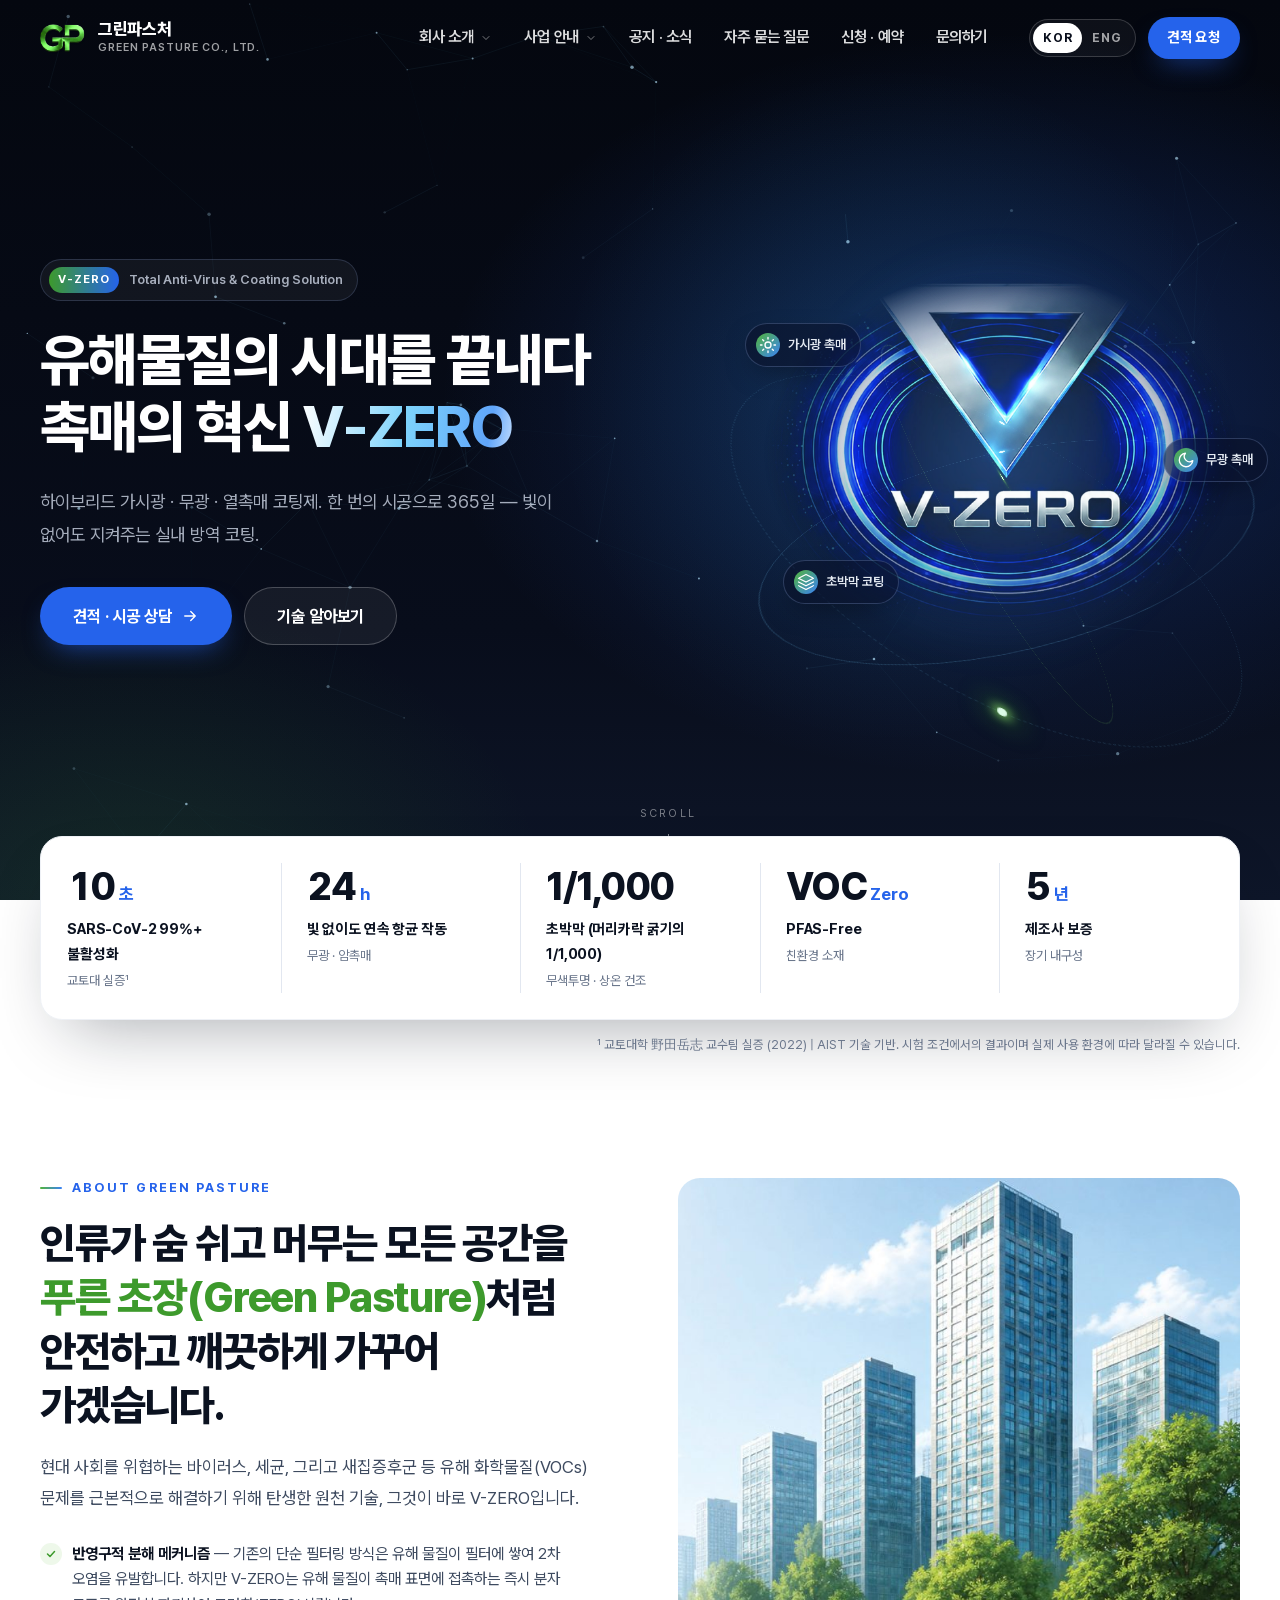
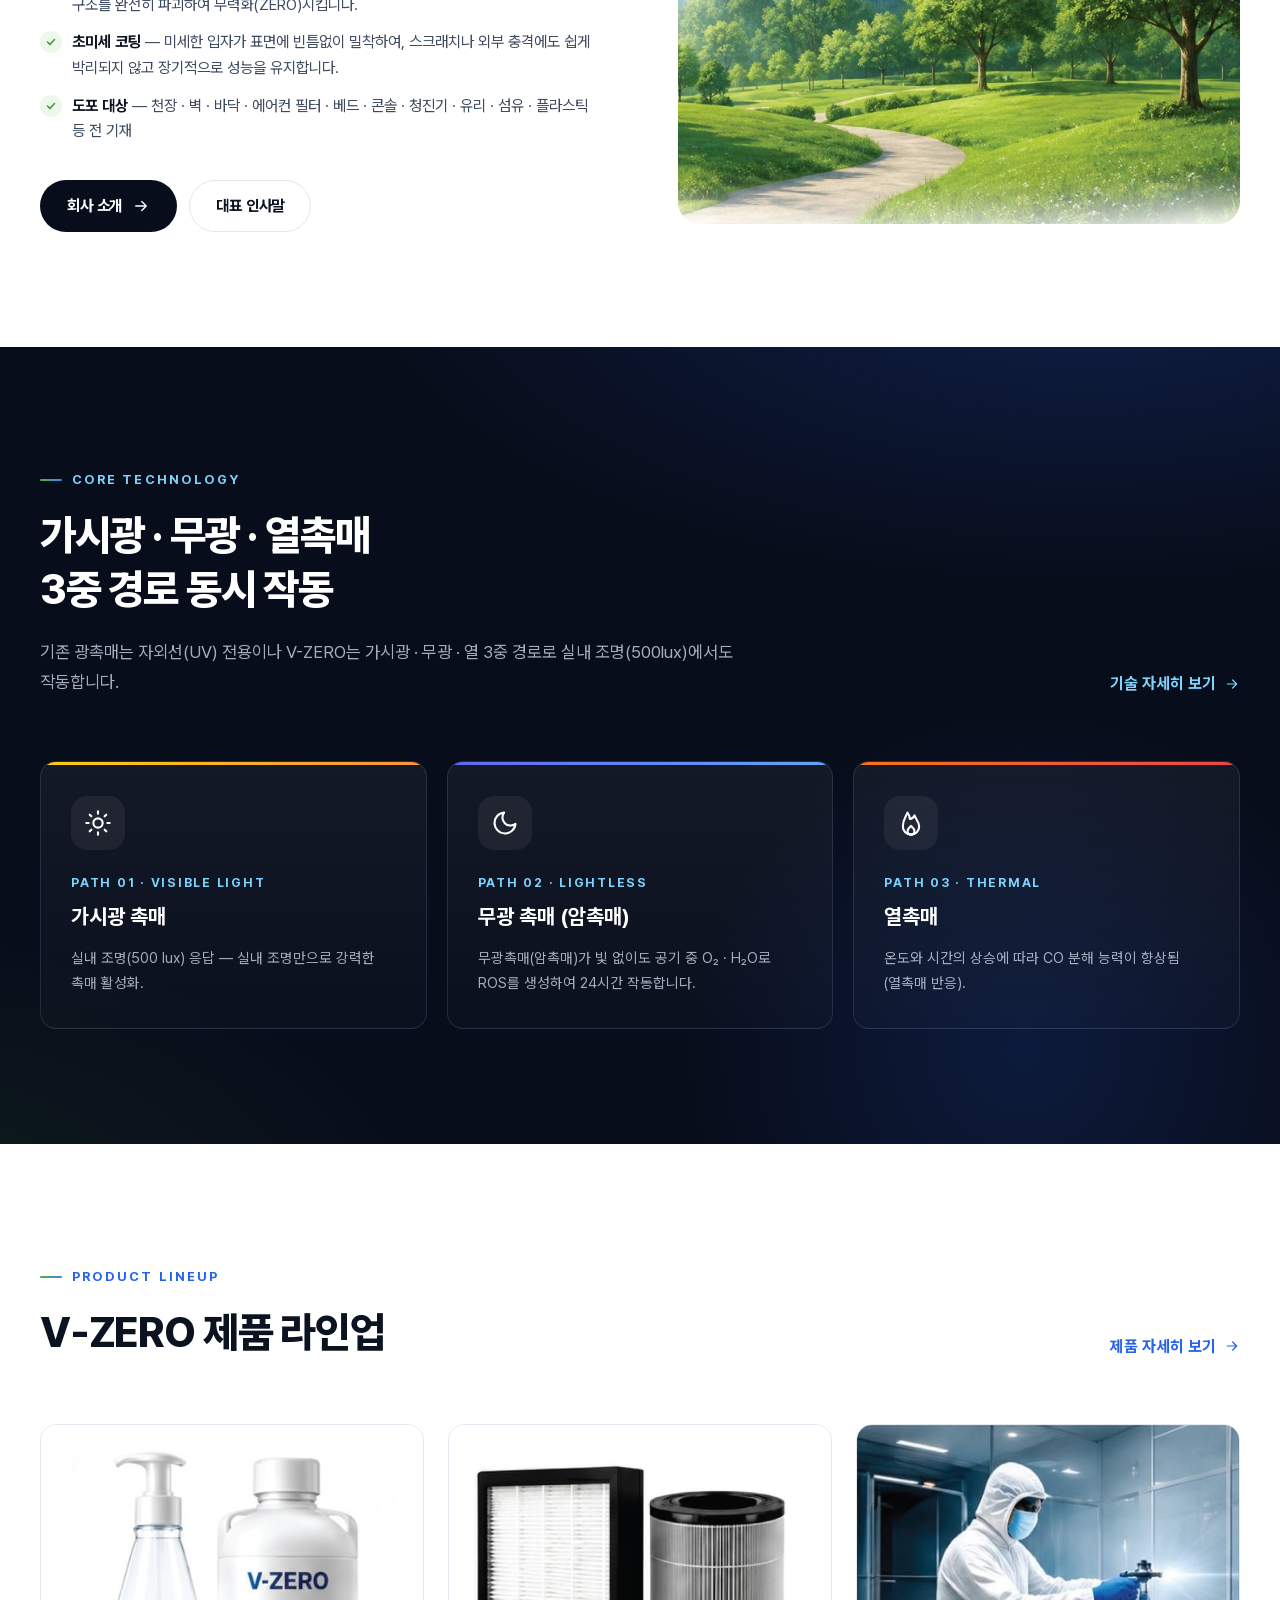
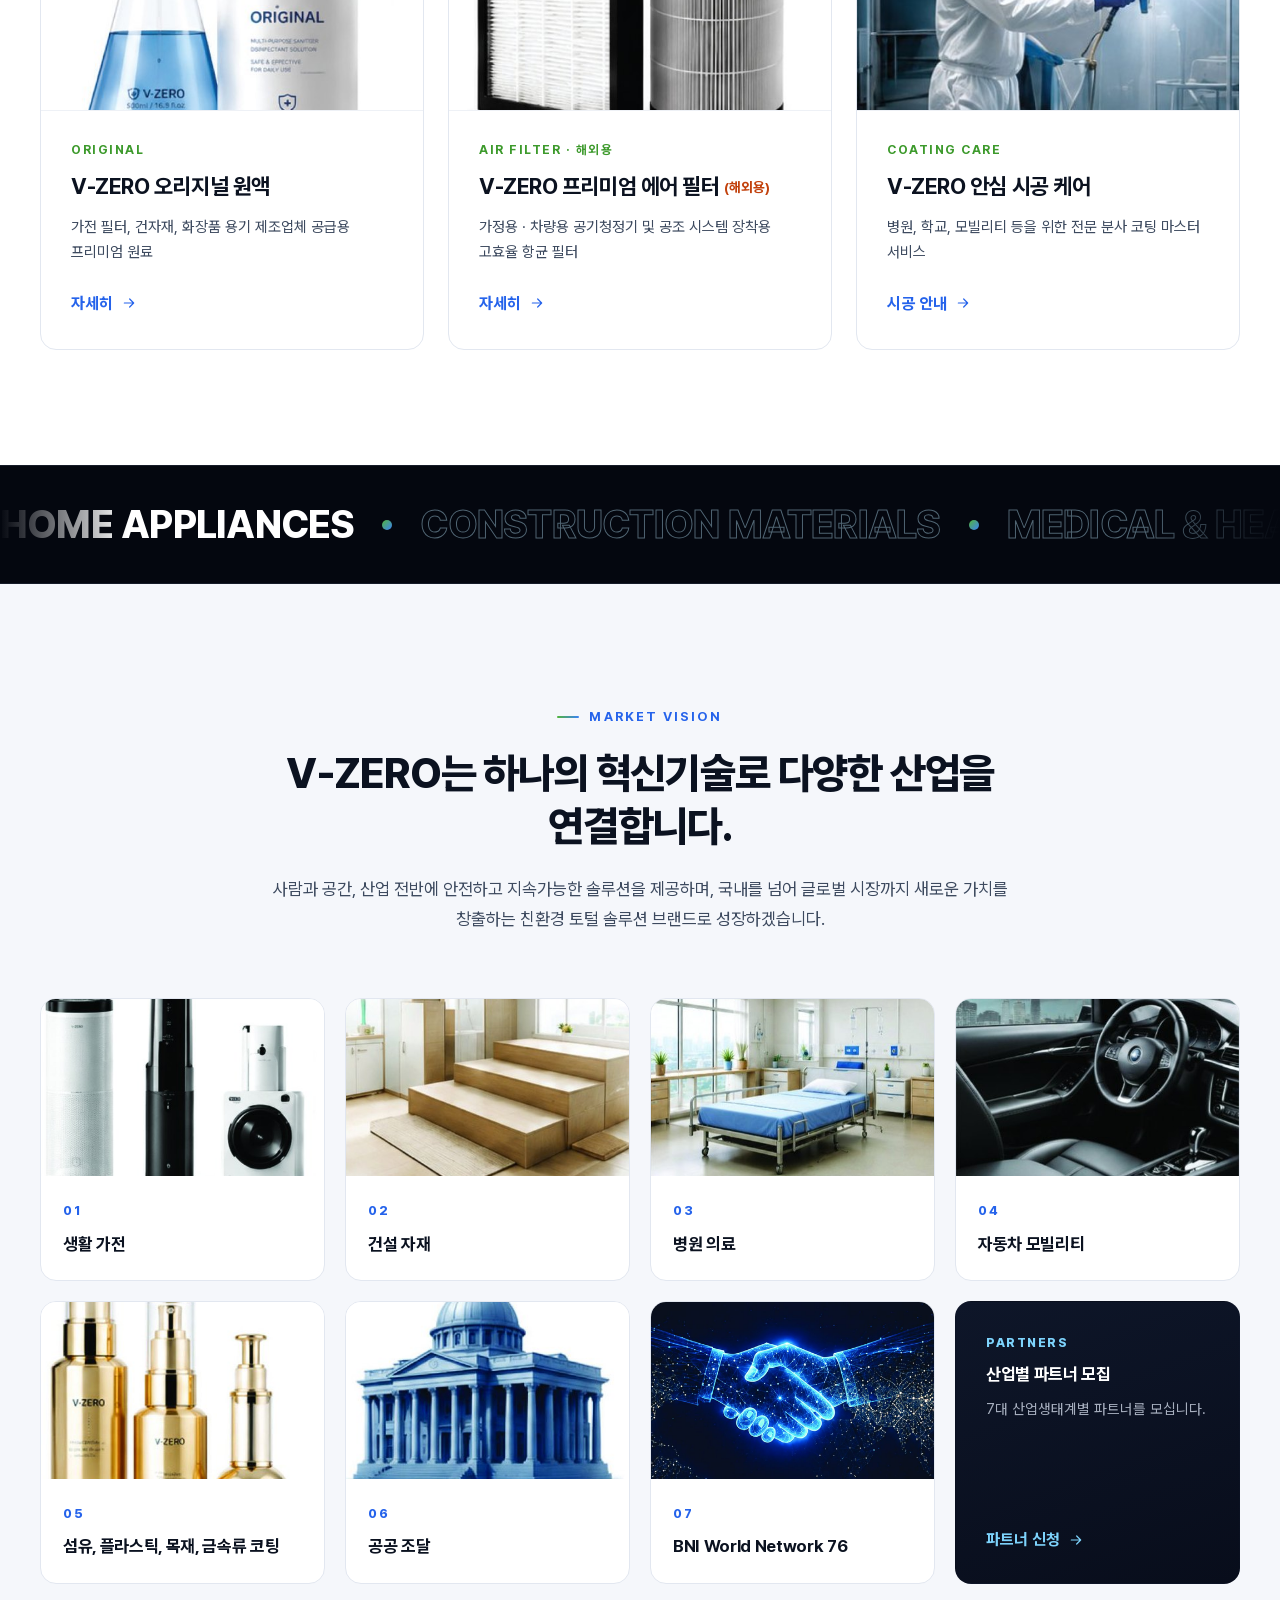
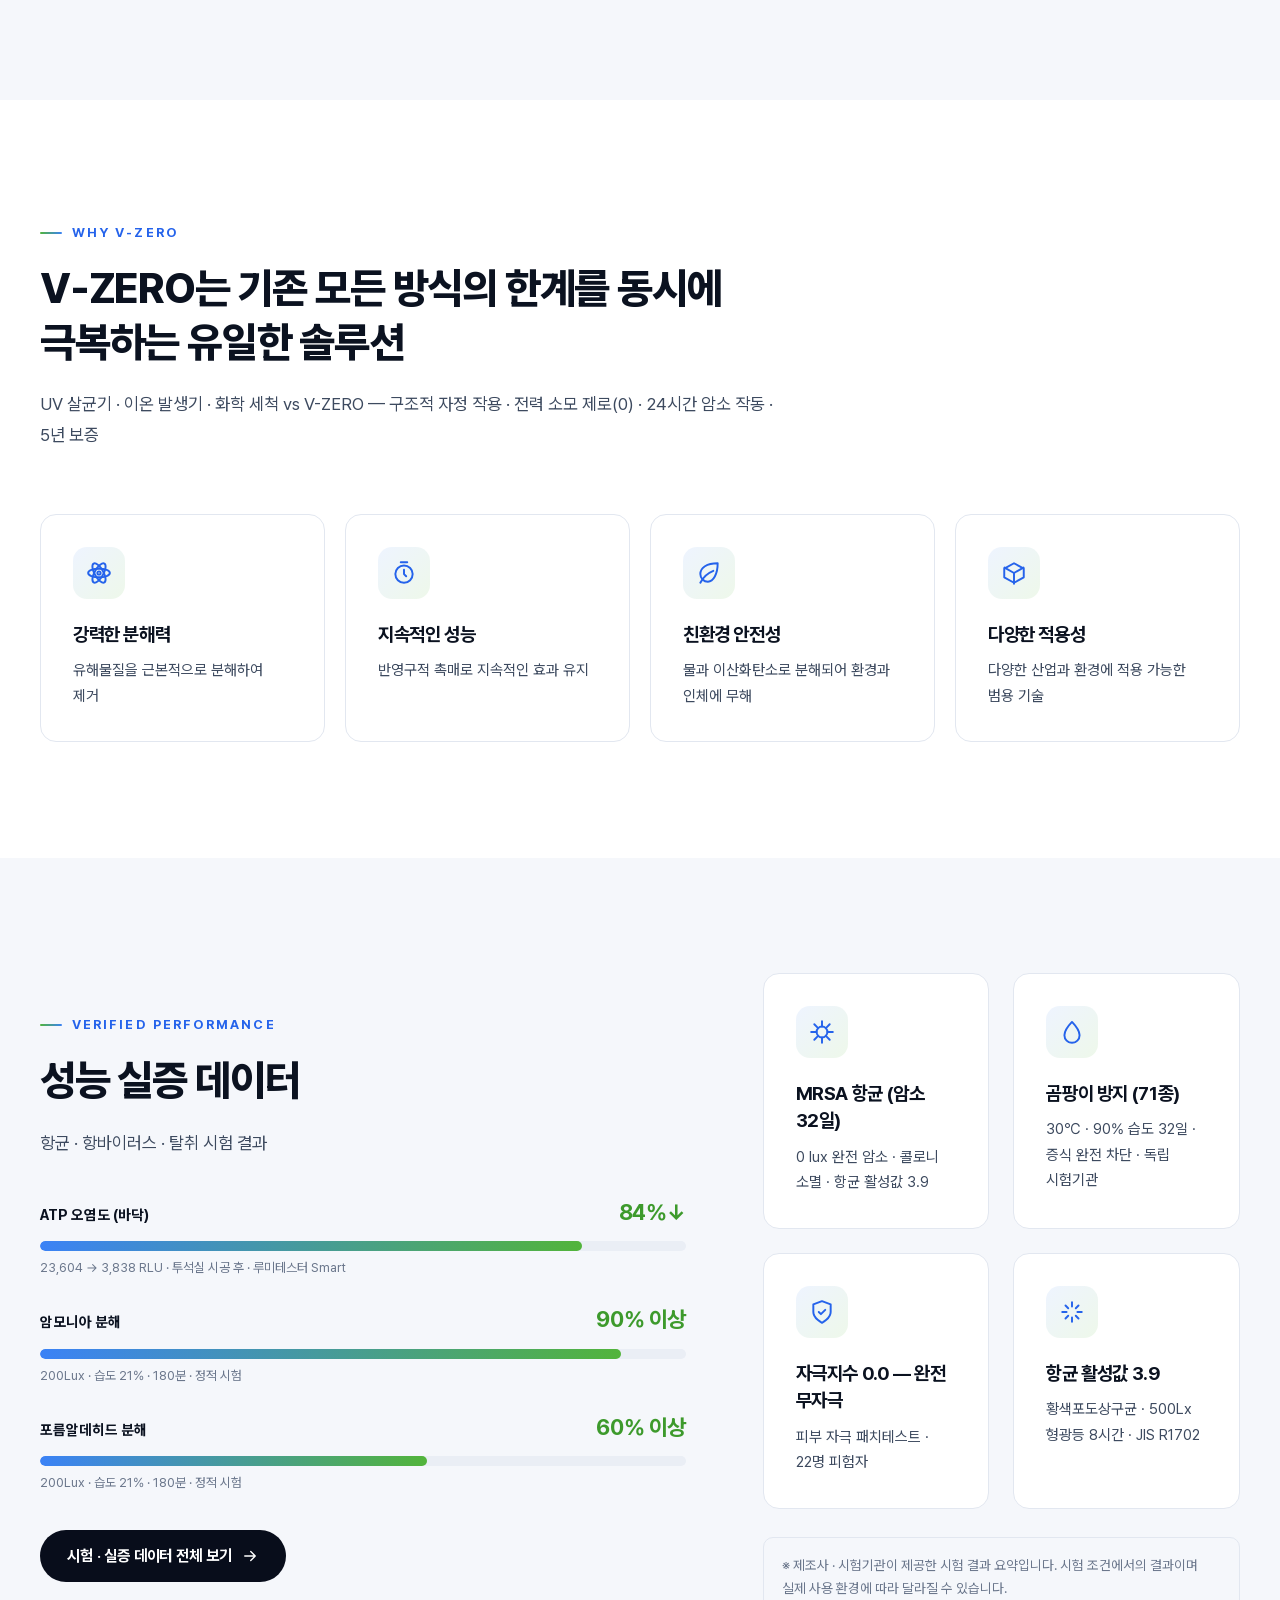
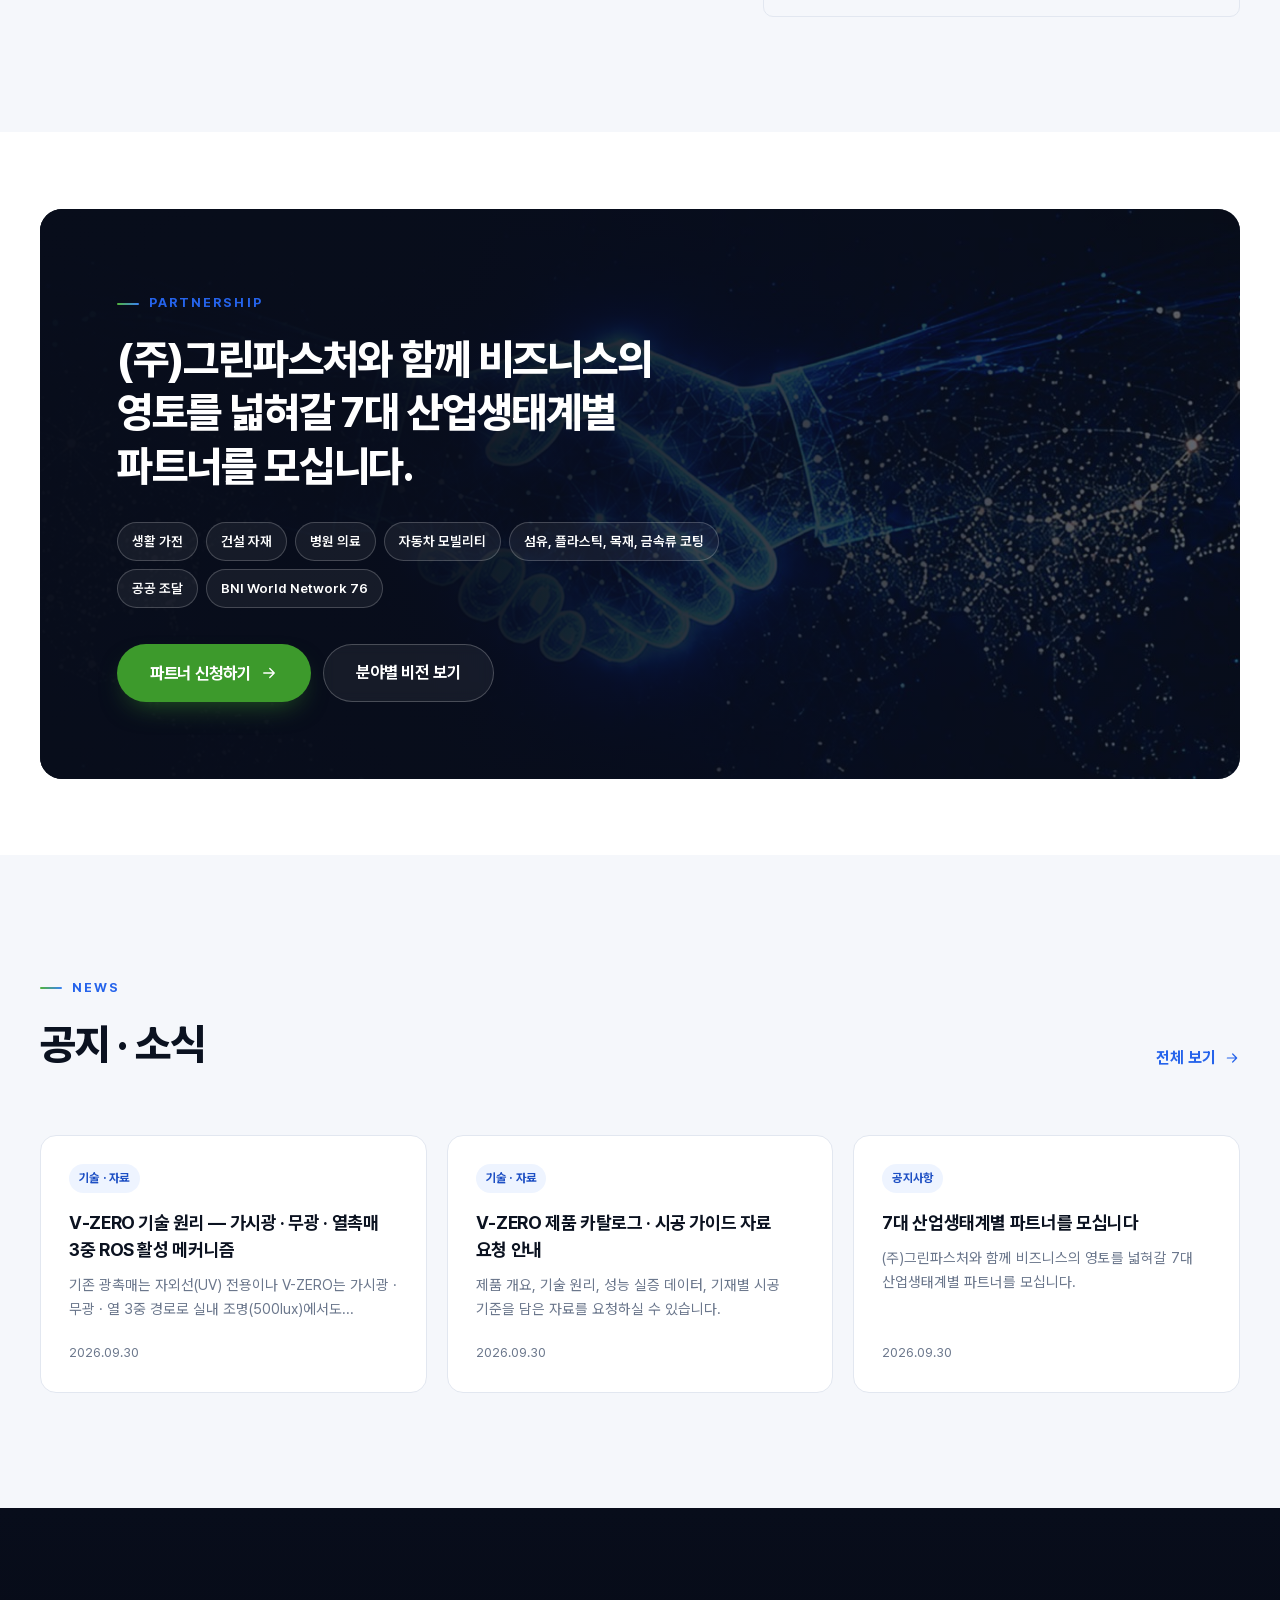
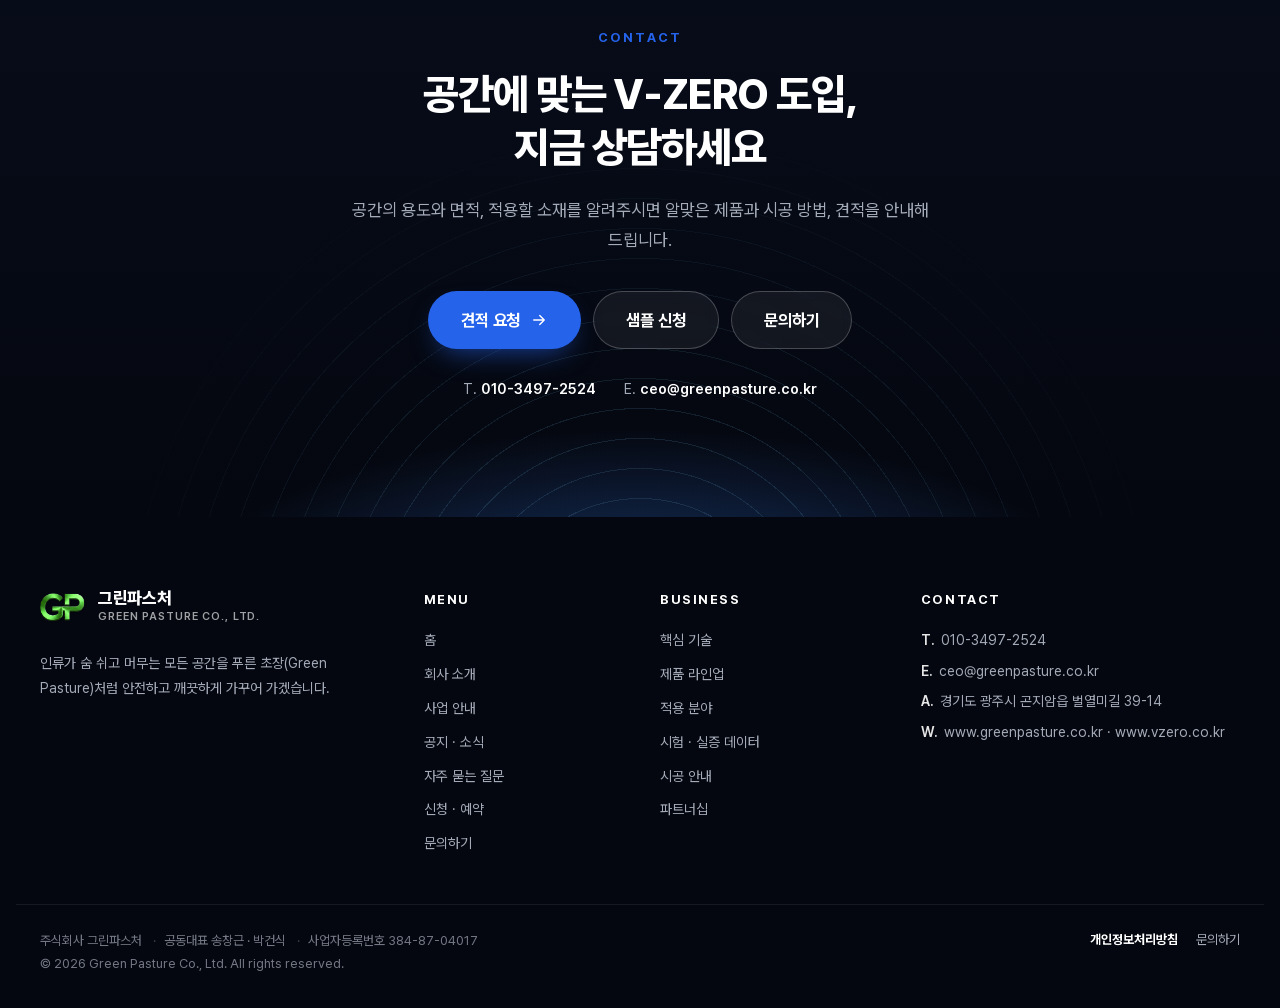
==== commit 219c108e: "근거 없는 인증 · 특허 · 시험 표시를 공개 화면에서 숨기고 불필요한 표기 삭제 - 주요 인증 현황(KTR · KCL · ISO · INNOBIZ), 난연 시험 카드, 출원 공개" ====
--- a/index.html
+++ b/index.html
@@ -129,8 +129,8 @@
         </div>
       </div>
       <p class="specs__foot" data-tbd="시험성적서 원본(기관 · 번호 · 일자)을 받으면 연결">
-        <span data-lang="ko">¹ 교토대학 바이러스연구소 野田岳志 교수팀 실증 (2022) | AIST 기술 기반. 시험 조건에서의 결과이며 실제 사용 환경에 따라 달라질 수 있습니다.</span>
-        <span data-lang="en">¹ Verified by the team of Prof. Takeshi Noda (野田岳志), Institute for Virus Research, Kyoto University (2022) | Based on AIST technology. Results under test conditions; actual performance may vary.</span>
+        <span data-lang="ko">¹ 교토대학 野田岳志 교수팀 실증 (2022) | AIST 기술 기반. 시험 조건에서의 결과이며 실제 사용 환경에 따라 달라질 수 있습니다.</span>
+        <span data-lang="en">¹ Verified by the team of Prof. Takeshi Noda (野田岳志), Kyoto University (2022) | Based on AIST technology. Results under test conditions; actual performance may vary.</span>
       </p>
     </div>
   </section>
@@ -221,7 +221,7 @@
           <div class="product__media"><img src="assets/img/prod-original.jpg" alt="V-ZERO 오리지널 원액 용기" width="477" height="469" loading="lazy"></div>
           <div class="product__body">
             <span class="product__tag">Original</span>
-            <h3><span data-lang="ko">V-ZERO 오리지널 원액 (제01류)</span><span data-lang="en">V-ZERO Original Solution (Class 01)</span></h3>
+            <h3><span data-lang="ko">V-ZERO 오리지널 원액</span><span data-lang="en">V-ZERO Original Solution</span></h3>
             <p><span data-lang="ko">가전 필터, 건자재, 화장품 용기 제조업체 공급용 프리미엄 원료</span><span data-lang="en">Premium raw material for supply to manufacturers of appliance filters, building materials and cosmetic containers</span></p>
             <a class="link-arrow" href="business.html#products"><span data-lang="ko">자세히</span><span data-lang="en">Details</span><i data-icon="arrow"></i></a>
           </div>
@@ -230,7 +230,7 @@
           <div class="product__media"><img src="assets/img/prod-filter.jpg" alt="V-ZERO 프리미엄 에어 필터" width="477" height="443" loading="lazy"></div>
           <div class="product__body">
             <span class="product__tag">Air Filter · <span data-lang="ko">해외용</span><span data-lang="en">Overseas</span></span>
-            <h3><span data-lang="ko">V-ZERO 프리미엄 에어 필터 (제11류) <small class="product__note">(해외용)</small></span><span data-lang="en">V-ZERO Premium Air Filter (Class 11) <small class="product__note">(overseas)</small></span></h3>
+            <h3><span data-lang="ko">V-ZERO 프리미엄 에어 필터 <small class="product__note">(해외용)</small></span><span data-lang="en">V-ZERO Premium Air Filter <small class="product__note">(overseas)</small></span></h3>
             <p><span data-lang="ko">가정용 · 차량용 공기청정기 및 공조 시스템 장착용 고효율 항균 필터</span><span data-lang="en">High-efficiency antibacterial filter for installation in home and vehicle air purifiers and HVAC systems</span></p>
             <a class="link-arrow" href="business.html#products"><span data-lang="ko">자세히</span><span data-lang="en">Details</span><i data-icon="arrow"></i></a>
           </div>
@@ -239,7 +239,7 @@
           <div class="product__media product__media--cover"><img src="assets/img/prod-care.jpg" alt="방호복을 입고 스프레이건으로 코팅을 시공하는 모습" width="454" height="388" loading="lazy"></div>
           <div class="product__body">
             <span class="product__tag">Coating Care</span>
-            <h3><span data-lang="ko">V-ZERO 안심 시공 케어 (제37류)</span><span data-lang="en">V-ZERO Safe Application Care (Class 37)</span></h3>
+            <h3><span data-lang="ko">V-ZERO 안심 시공 케어</span><span data-lang="en">V-ZERO Safe Application Care</span></h3>
             <p><span data-lang="ko">병원, 학교, 모빌리티 등을 위한 전문 분사 코팅 마스터 서비스</span><span data-lang="en">Professional spray-coating master service for hospitals, schools, mobility and more</span></p>
             <a class="link-arrow" href="business.html#process"><span data-lang="ko">시공 안내</span><span data-lang="en">Process</span><i data-icon="arrow"></i></a>
           </div>
@@ -378,7 +378,7 @@
           <div class="card card--flat">
             <div class="card__icon"><i data-icon="shield"></i></div>
             <h3><span data-lang="ko">자극지수 0.0 — 완전 무자극</span><span data-lang="en">Irritation index 0.0 — completely non-irritating</span></h3>
-            <p><span data-lang="ko">피부 자극 패치테스트 · 22명 피험자 · 독립 시험기관</span><span data-lang="en">Skin irritation patch test · 22 subjects · independent testing body</span></p>
+            <p><span data-lang="ko">피부 자극 패치테스트 · 22명 피험자</span><span data-lang="en">Skin irritation patch test · 22 subjects</span></p>
           </div>
           <div class="card card--flat">
             <div class="card__icon"><i data-icon="sparkle"></i></div>
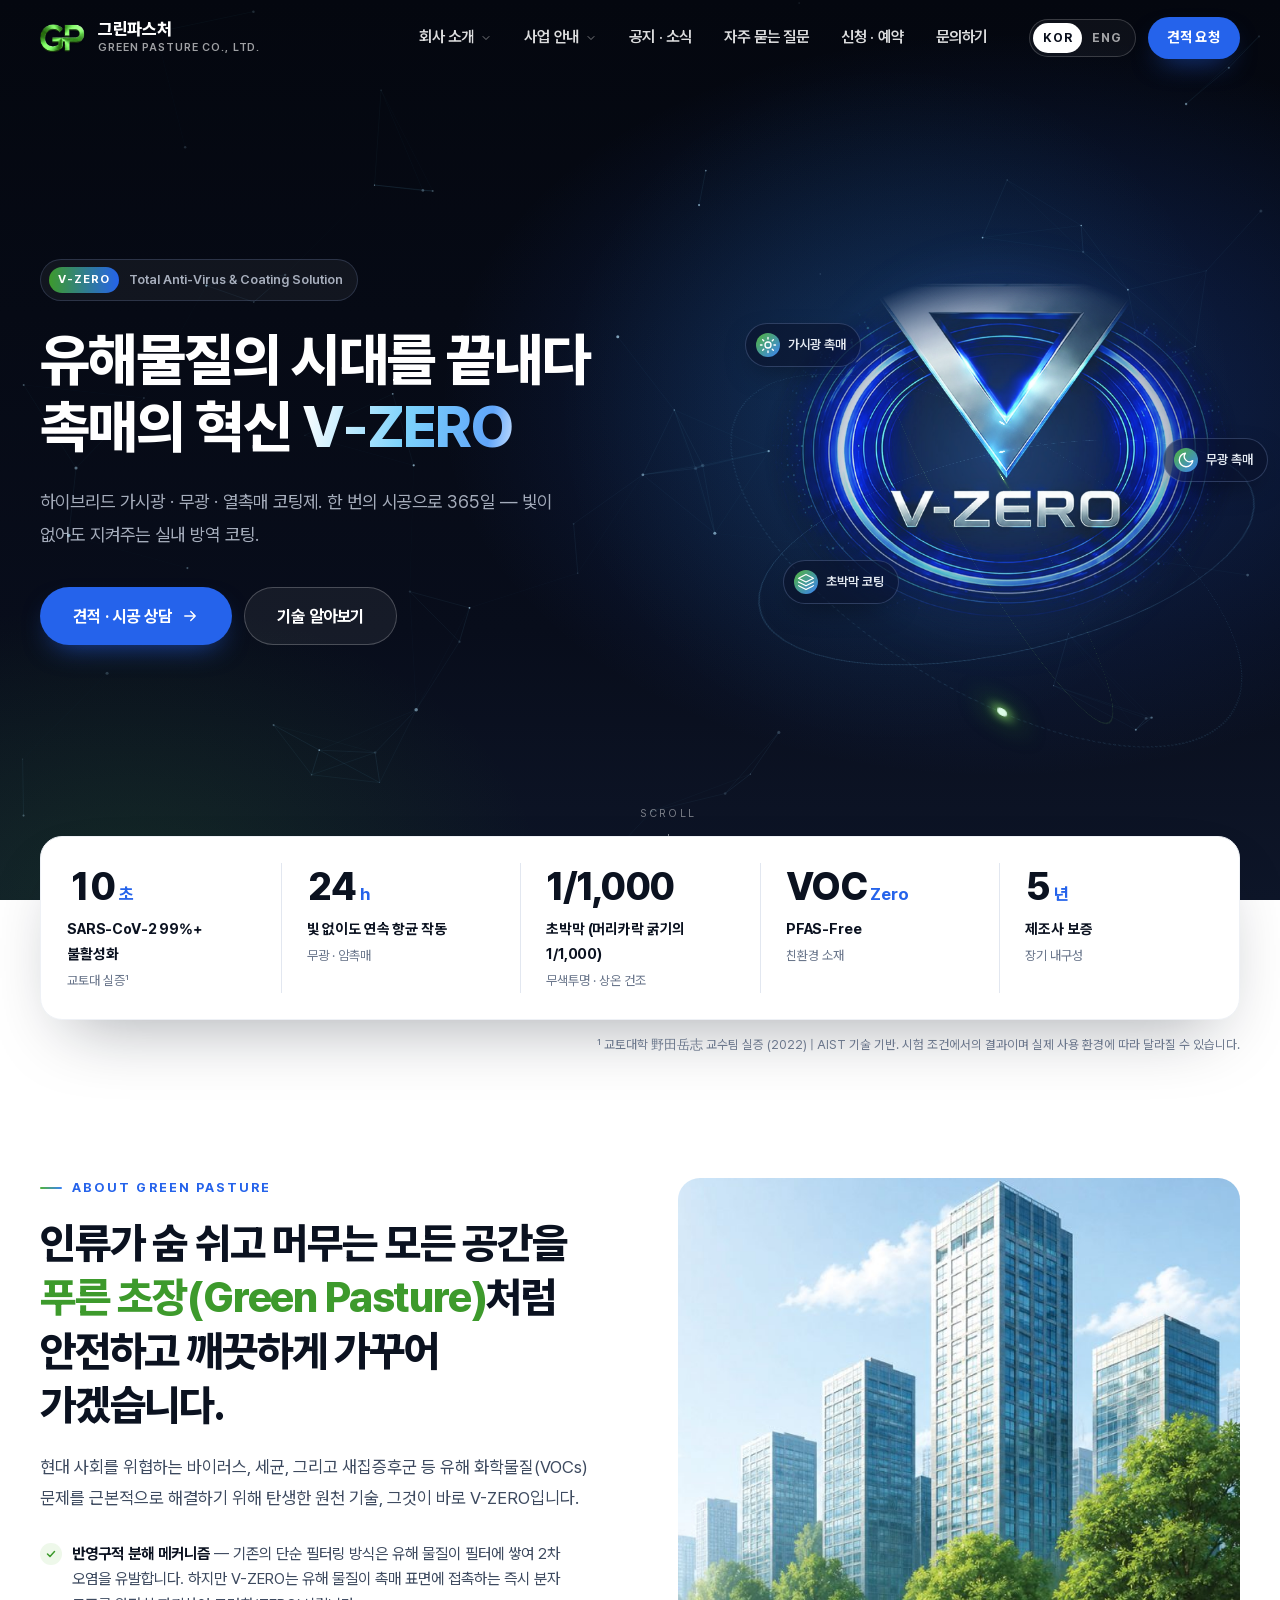
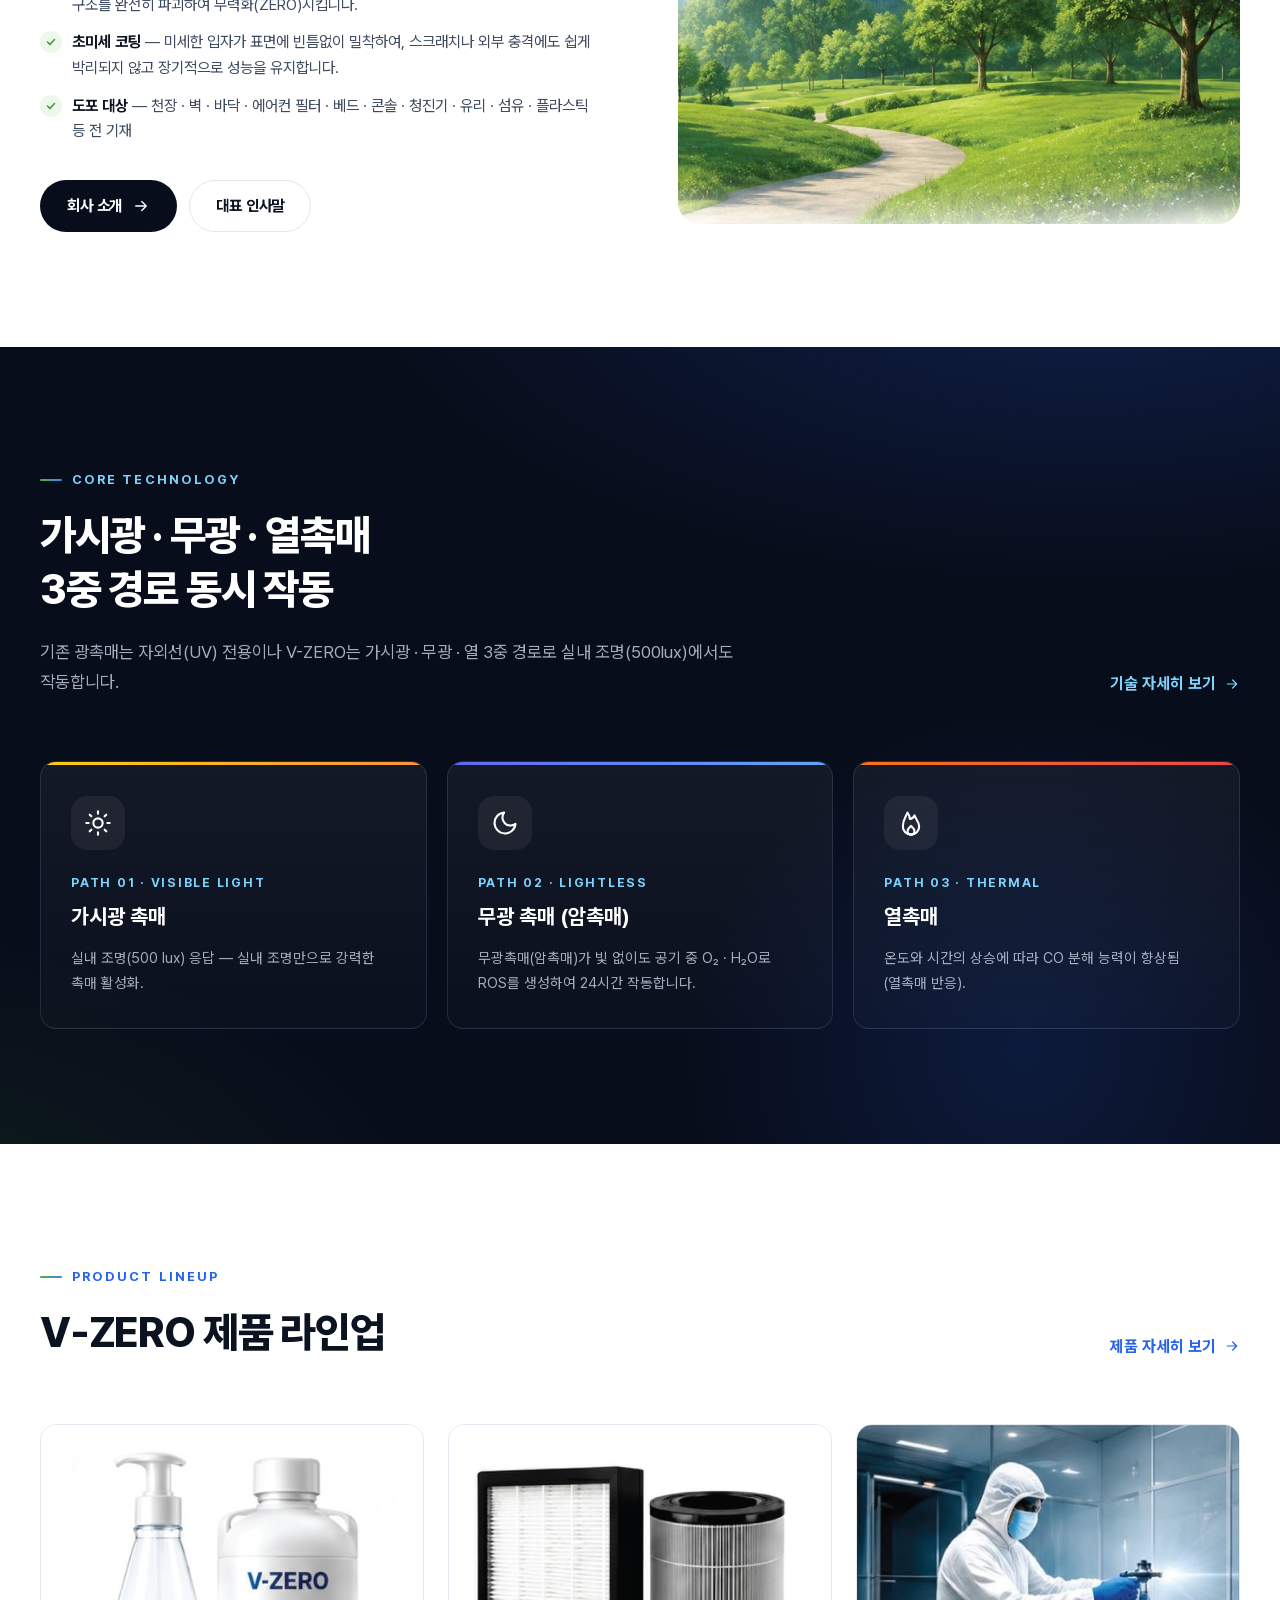
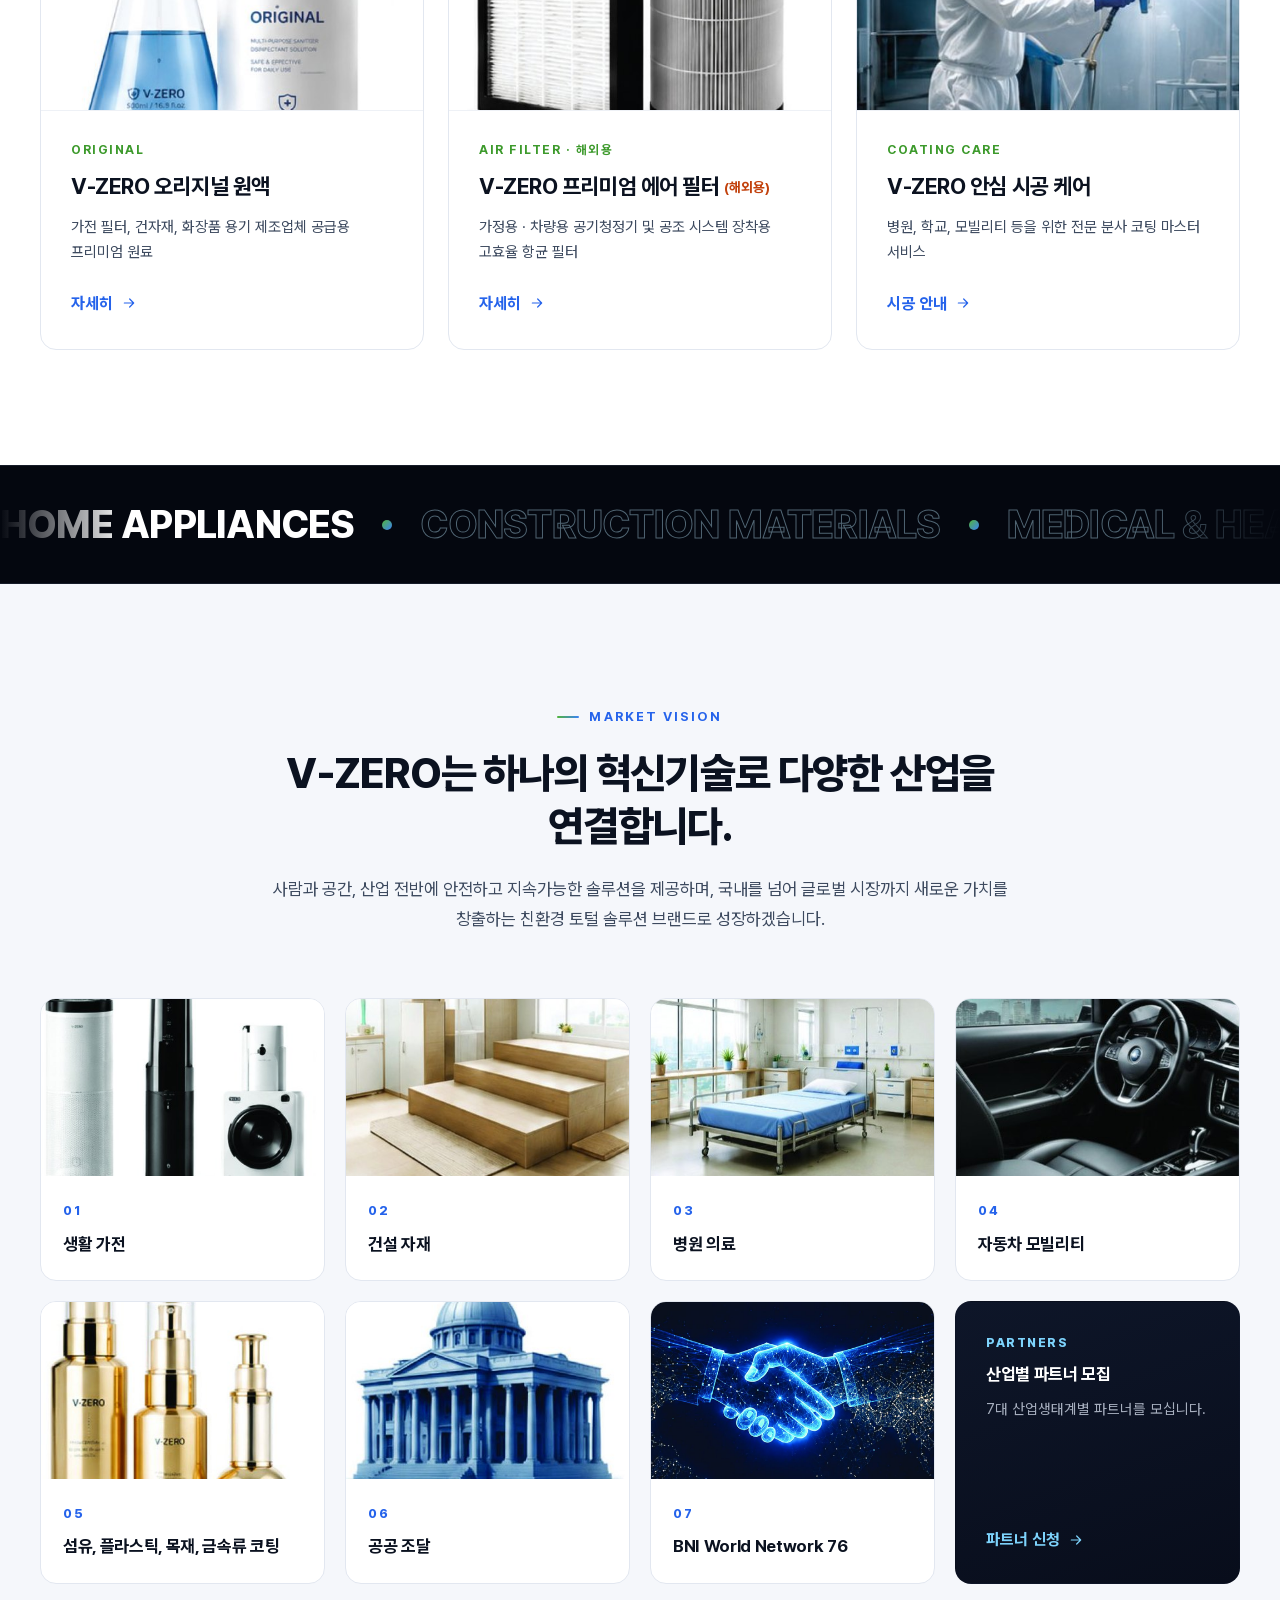
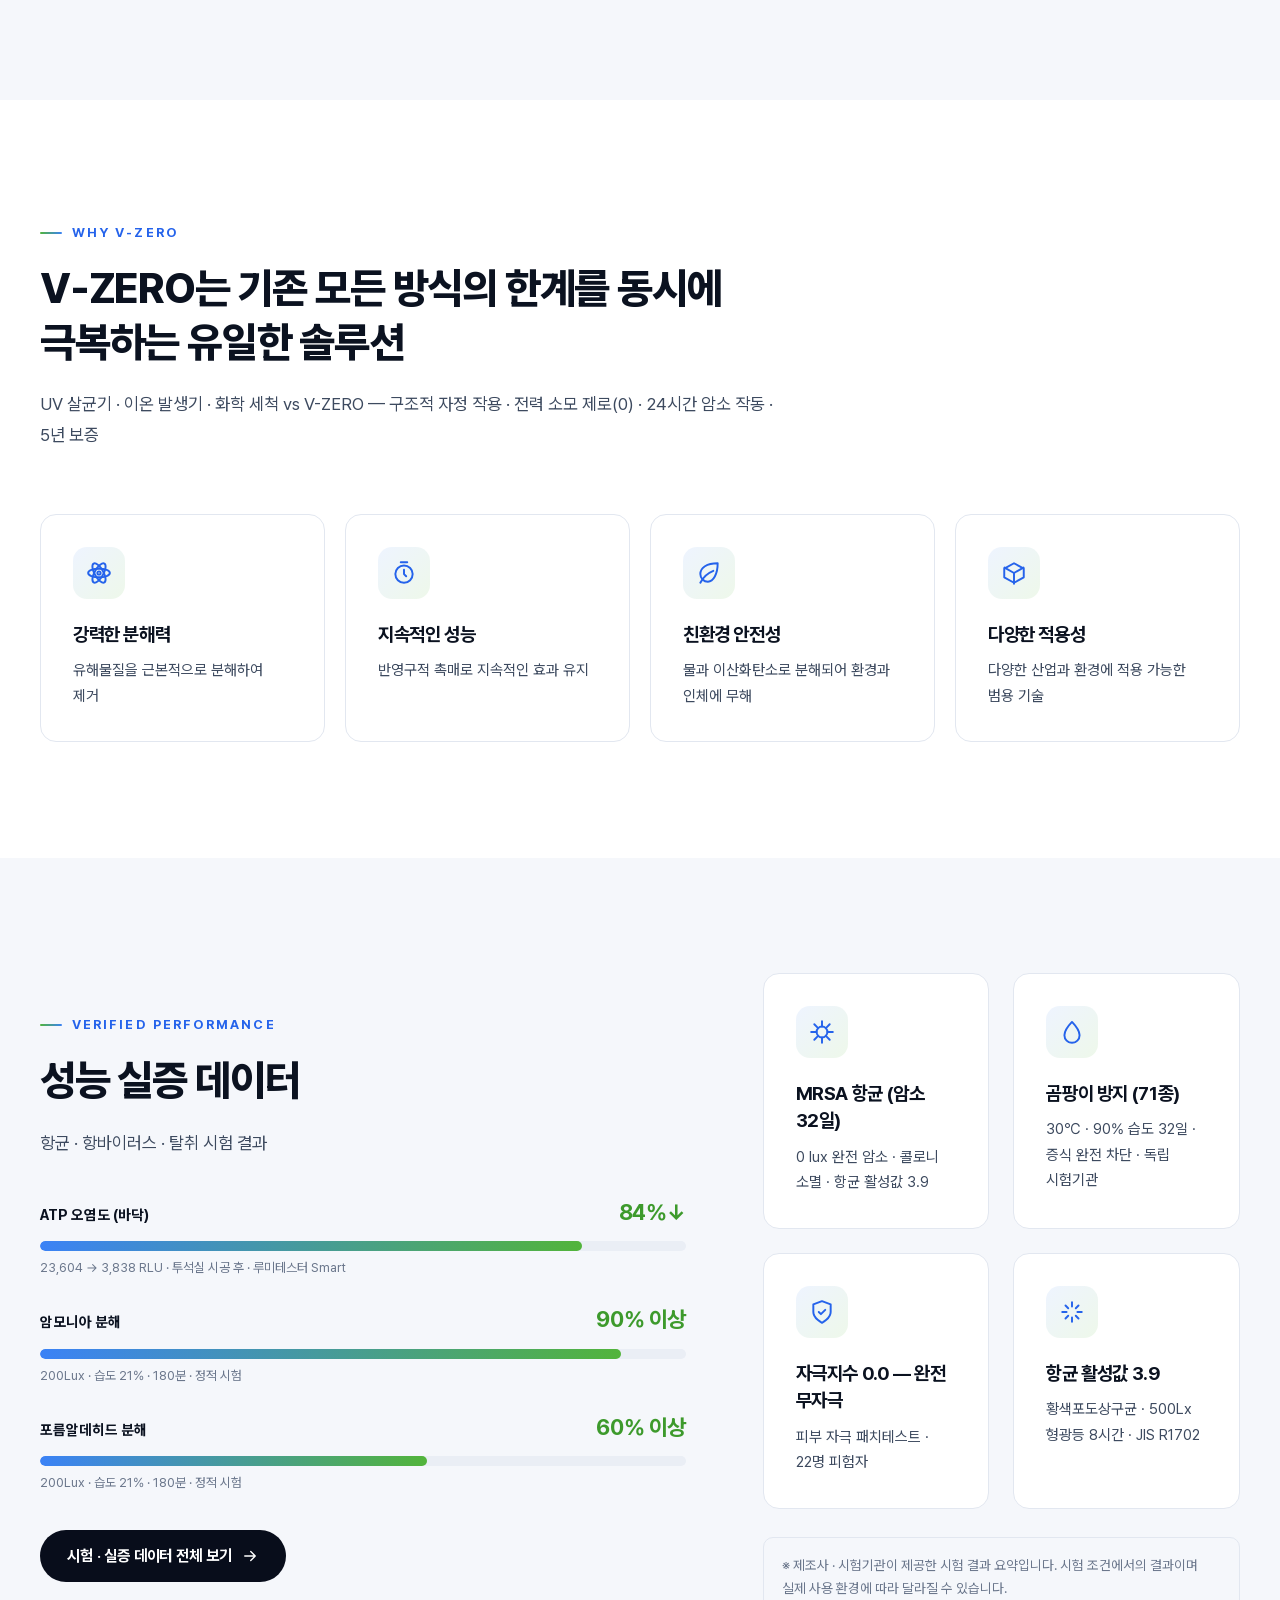
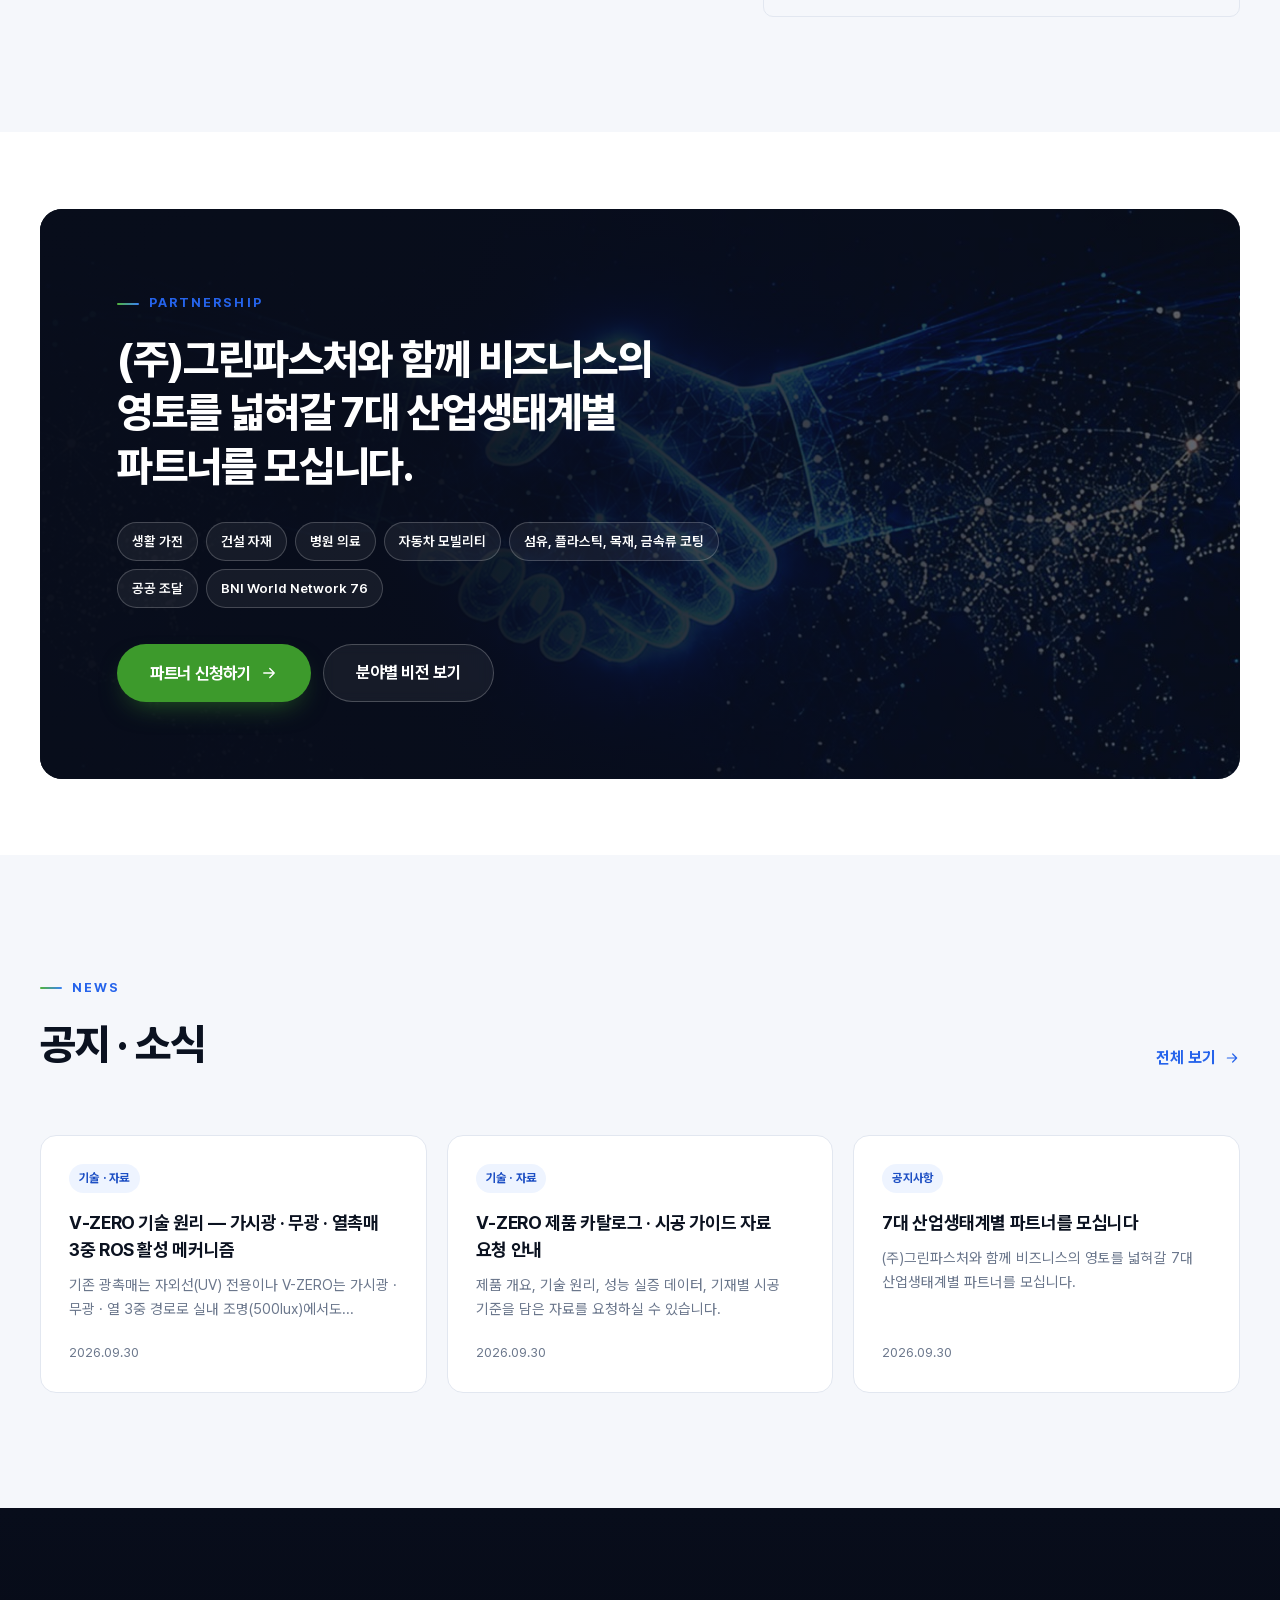
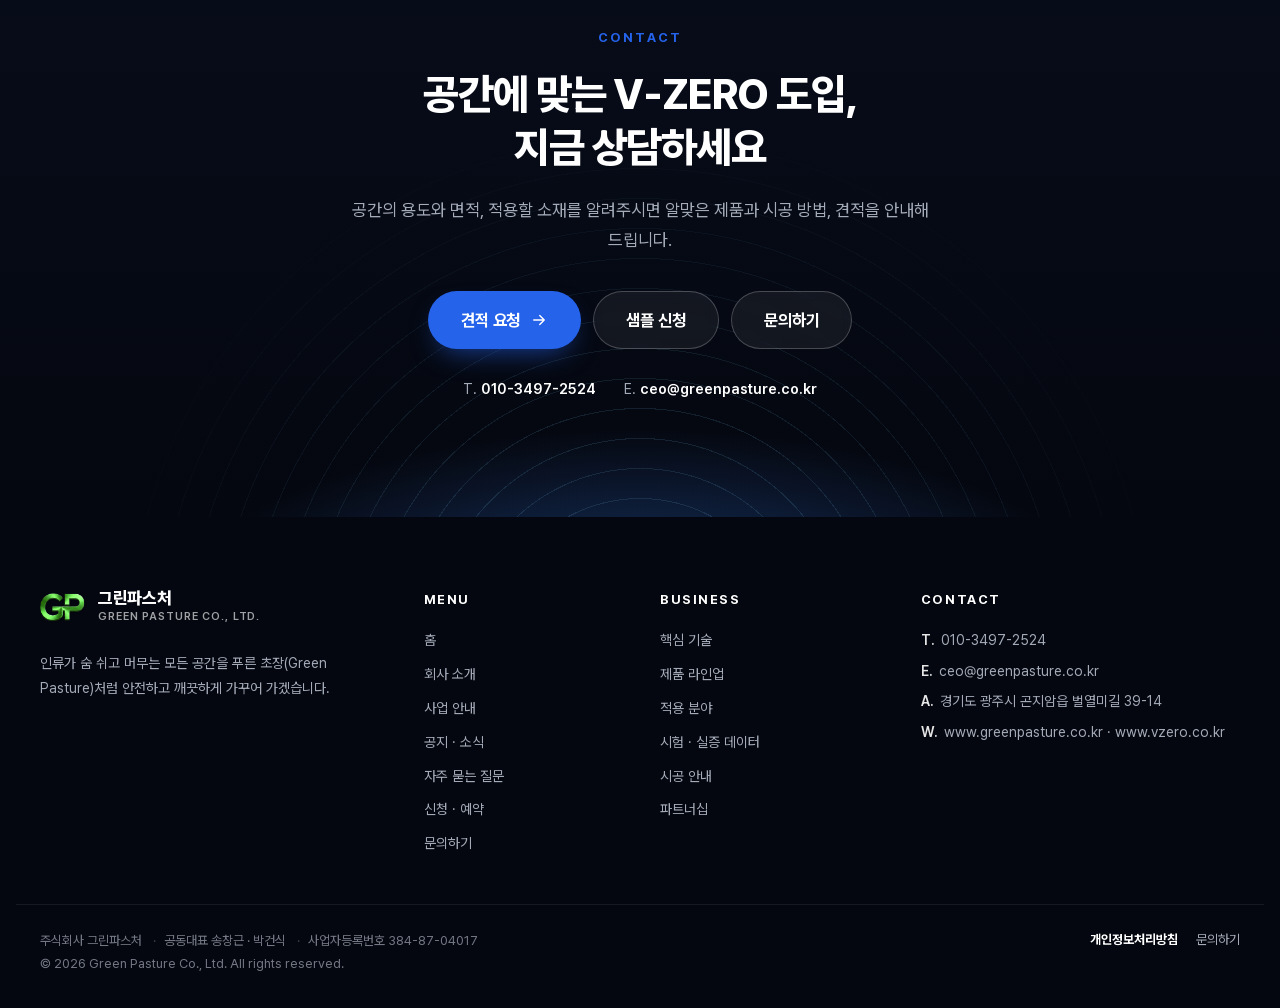
==== commit fcb7c5d1: "회사 소개 · 사업 안내 표기 정리 (이어서) - 회사 소개 '시험 · 특허': 인증 현황 · 난연 시험 카드 · 특허 공개 문헌 3건을 내림 (자료 수령 후 다시 게시), 메뉴 " ====
--- a/index.html
+++ b/index.html
@@ -27,7 +27,7 @@
 <meta name="theme-color" content="#080d1b">
 <script>(function(){var d=document.documentElement;d.classList.remove('no-js');try{var q=new URLSearchParams(location.search).get('lang');var l=q||localStorage.getItem('gp-lang');if(l==='en')d.lang='en';}catch(e){}})();</script>
 <link rel="stylesheet" href="assets/fonts/pretendard/pretendard.css">
-<link rel="stylesheet" href="assets/css/style.css?v=5">
+<link rel="stylesheet" href="assets/css/style.css?v=6">
 <script type="application/ld+json">
 {
   "@context": "https://schema.org",
@@ -453,7 +453,7 @@
 </main>
 
 <div id="footer-slot"></div>
-<script src="assets/data/posts.js?v=5"></script>
-<script src="assets/js/site.js?v=5"></script>
+<script src="assets/data/posts.js?v=6"></script>
+<script src="assets/js/site.js?v=6"></script>
 </body>
 </html>
--- a/assets/css/style.css
+++ b/assets/css/style.css
@@ -598,6 +598,8 @@
 .app__body h3 small { display: block; margin-top: 2px; font-size: 12.5px; font-weight: 600; letter-spacing: .02em; color: var(--muted); }
 .app__vision { margin-top: 12px; font-size: 14.5px; font-weight: 700; color: var(--ink); line-height: 1.55; }
 .app__body p { margin-top: 8px; font-size: 14.5px; line-height: 1.7; color: var(--ink-soft); }
+.app__label { display: block; margin-bottom: 2px; font-size: 11.5px; font-weight: 800; letter-spacing: .06em; color: var(--green-600); }
+.app--text .app__label { color: var(--cyan-300); }
 .apps--4 { grid-template-columns: repeat(4, minmax(0, 1fr)); }
 .apps--4 .app__body { padding: 20px 22px 22px; }
 .apps--4 .app__body h3 { font-size: 17px; }
@@ -1447,6 +1449,10 @@
 }
 
 @media (max-width: 720px) {
+  /* 사업 안내 07 카드: 인라인 3열 배치를 휴대폰에서 1열로 */
+  .app--text > .app__body[style] { grid-template-columns: 1fr !important; gap: 14px !important; }
+  .app--text > .app__body[style] > .app__no { font-size: 28px !important; }
+  .app--text > .app__body[style] > .btn { justify-self: start; }
   .registration__list > div { grid-template-columns: 1fr; gap: 2px; }
   :root { --gutter: 18px; }
   body { font-size: 15.5px; }
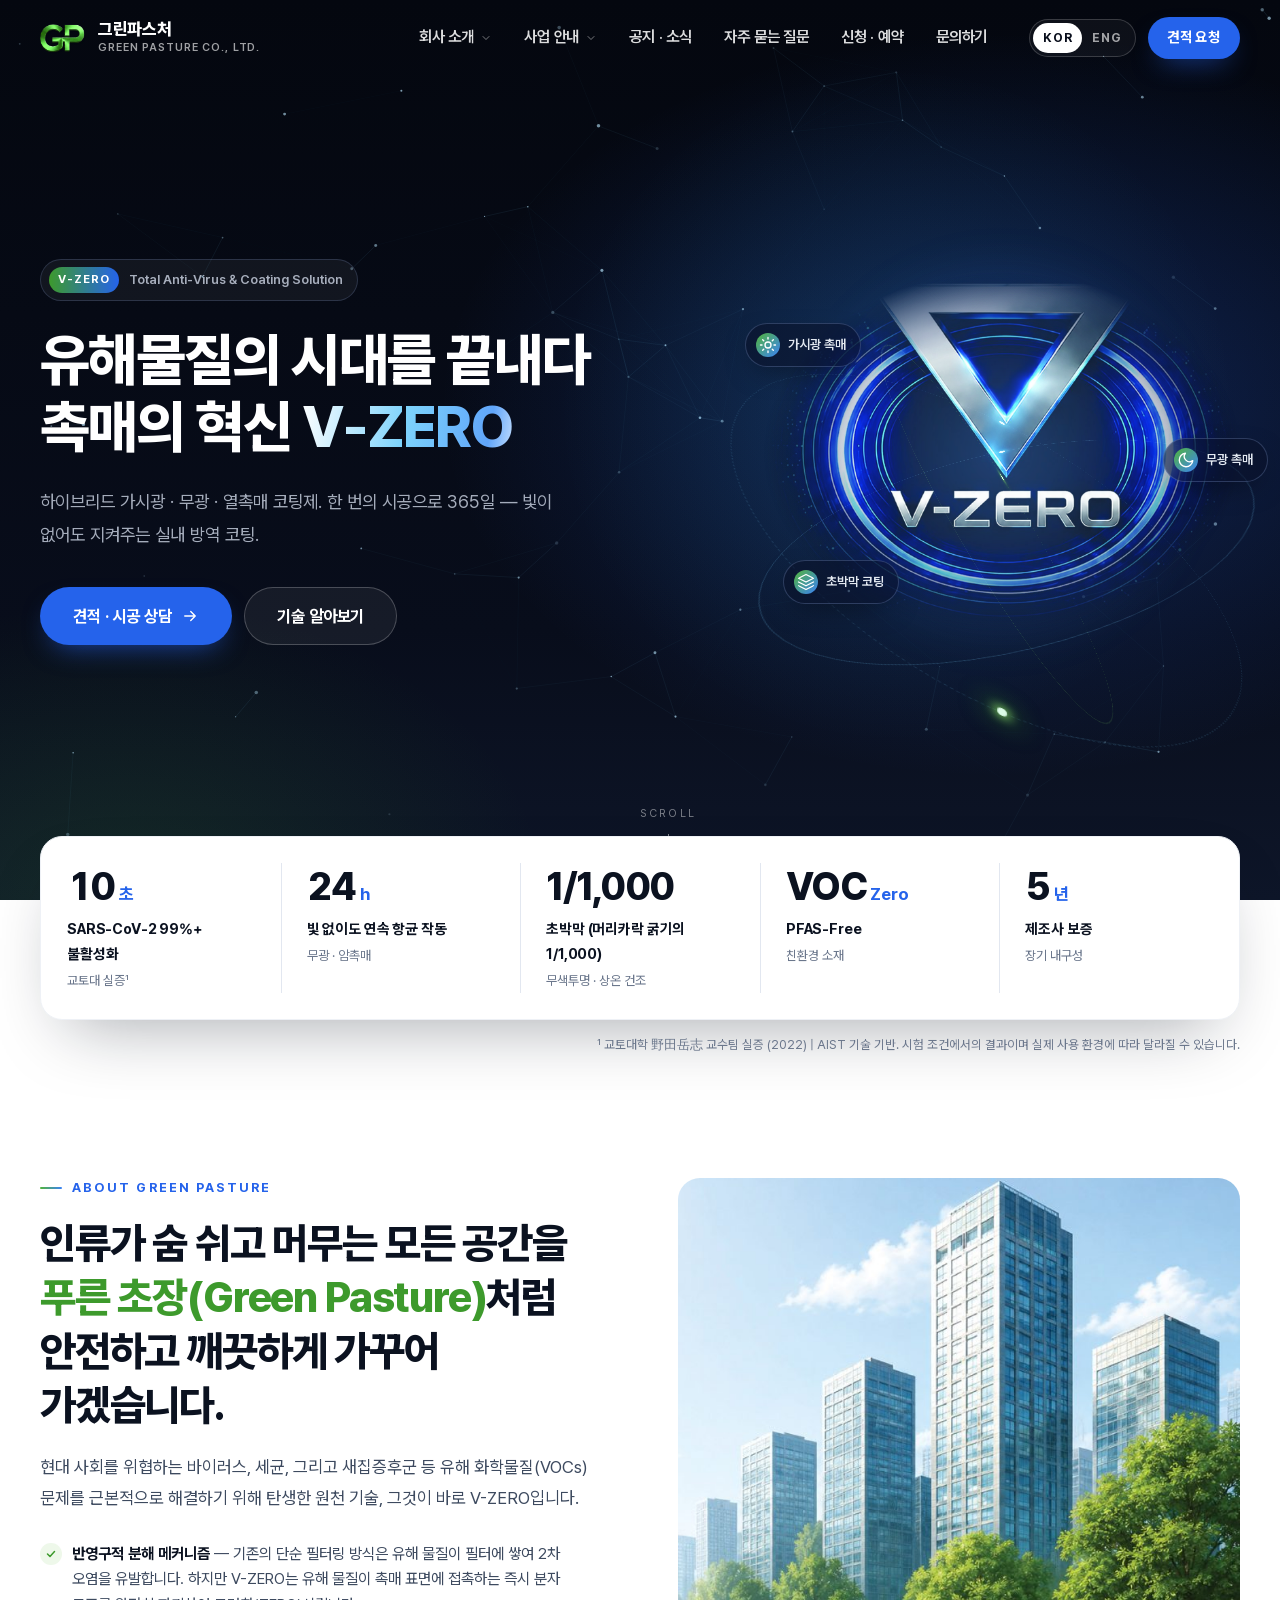
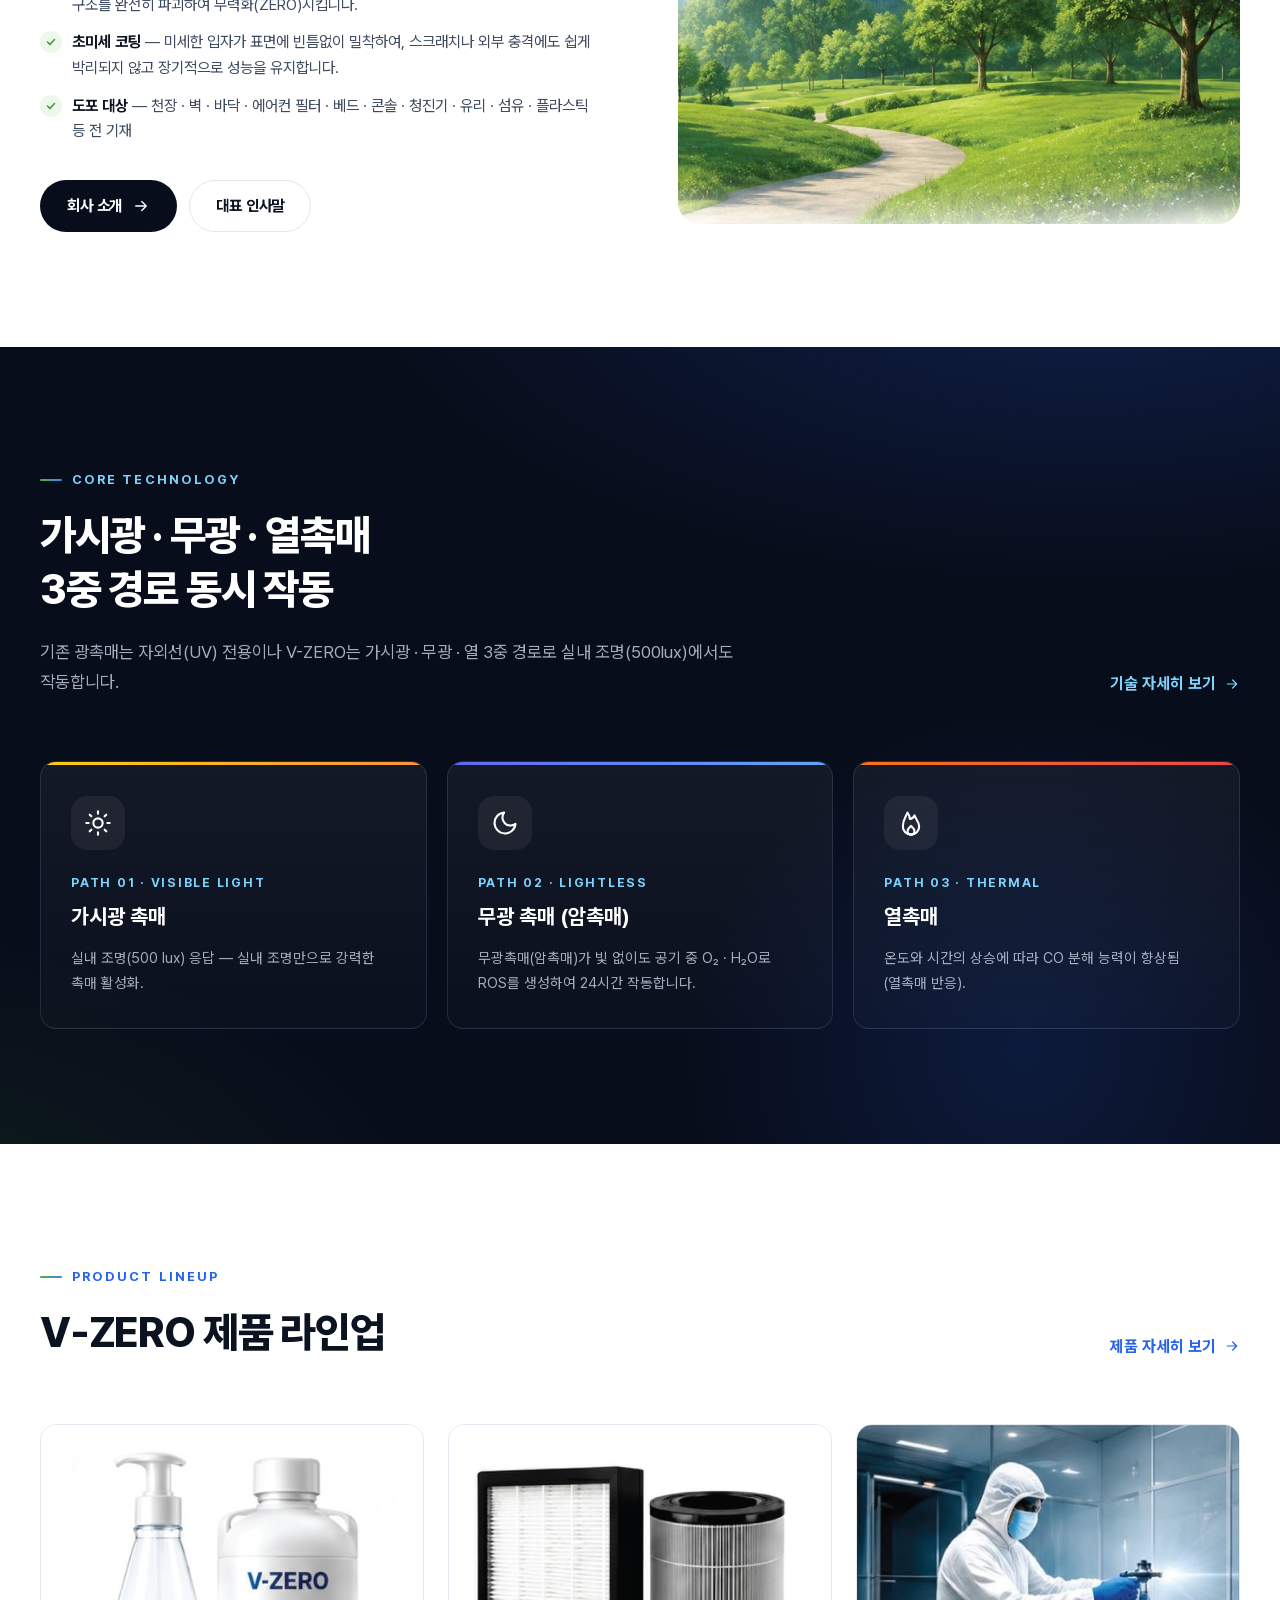
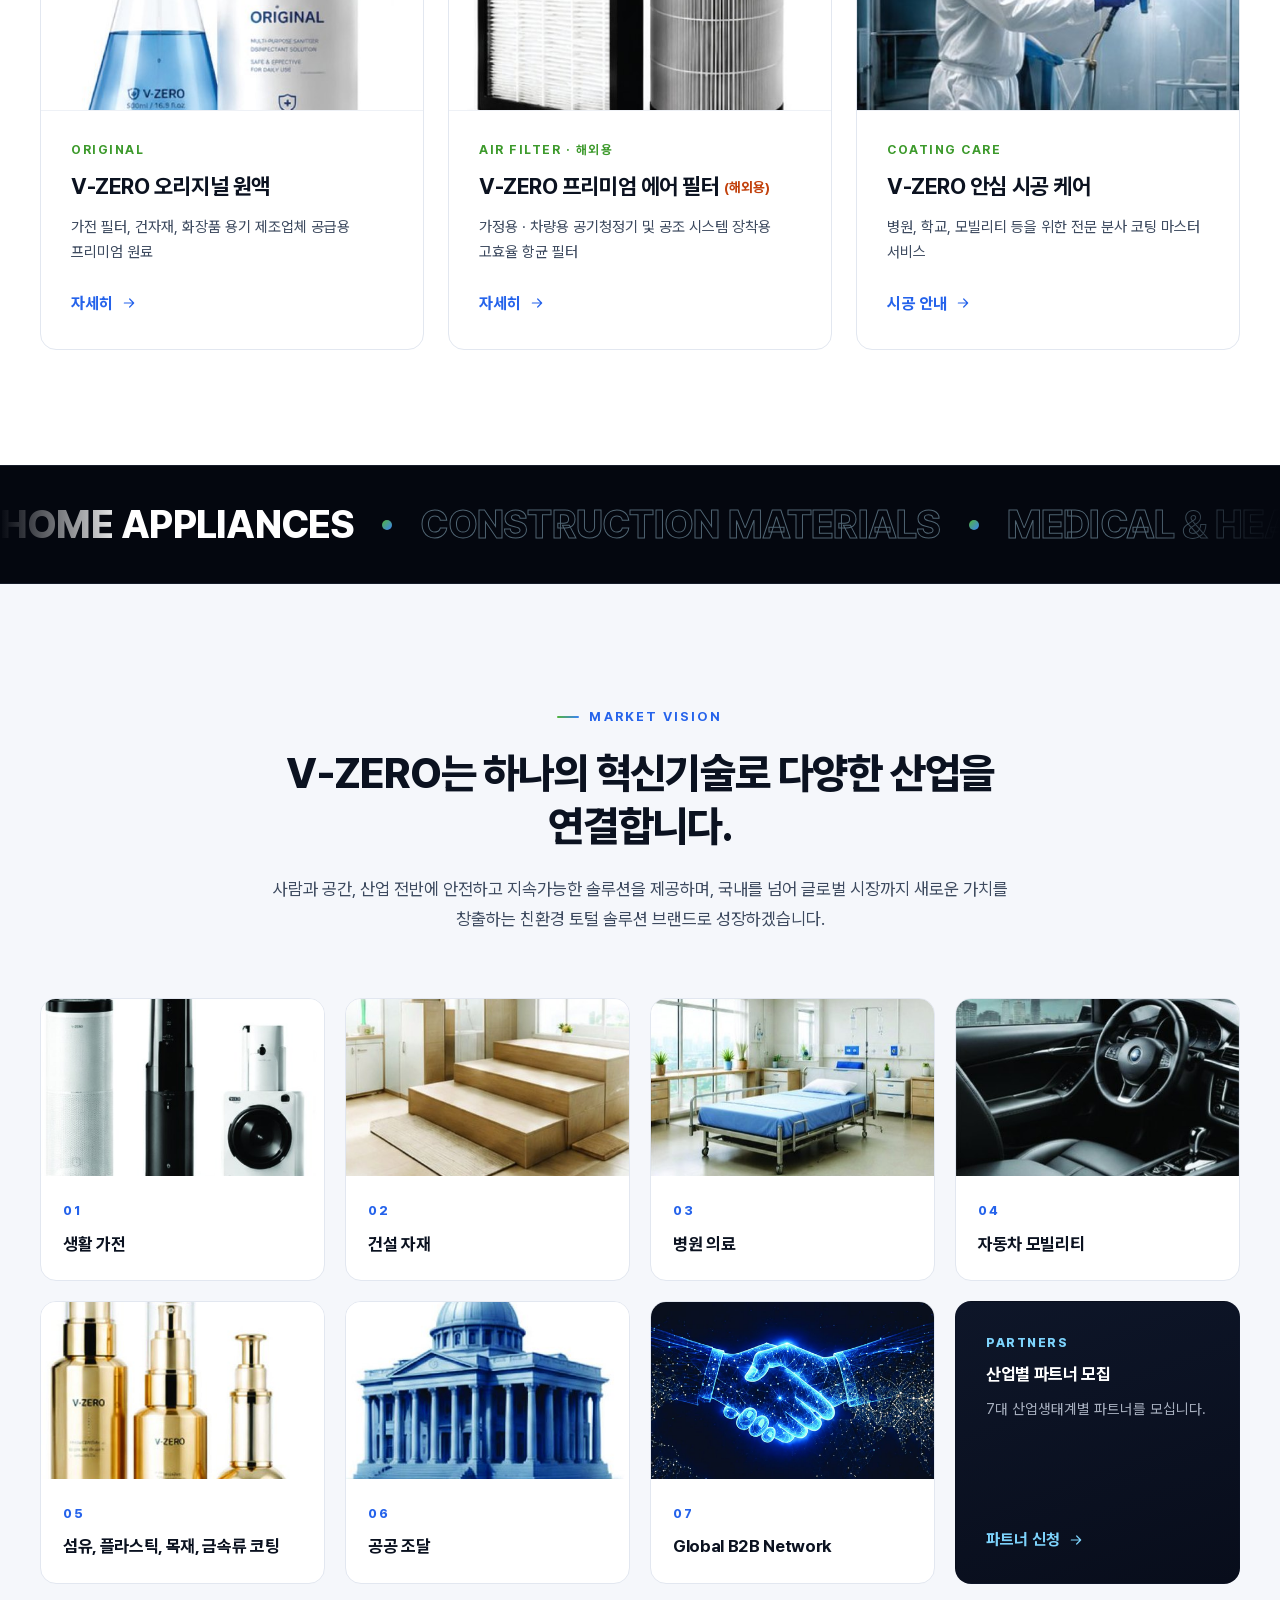
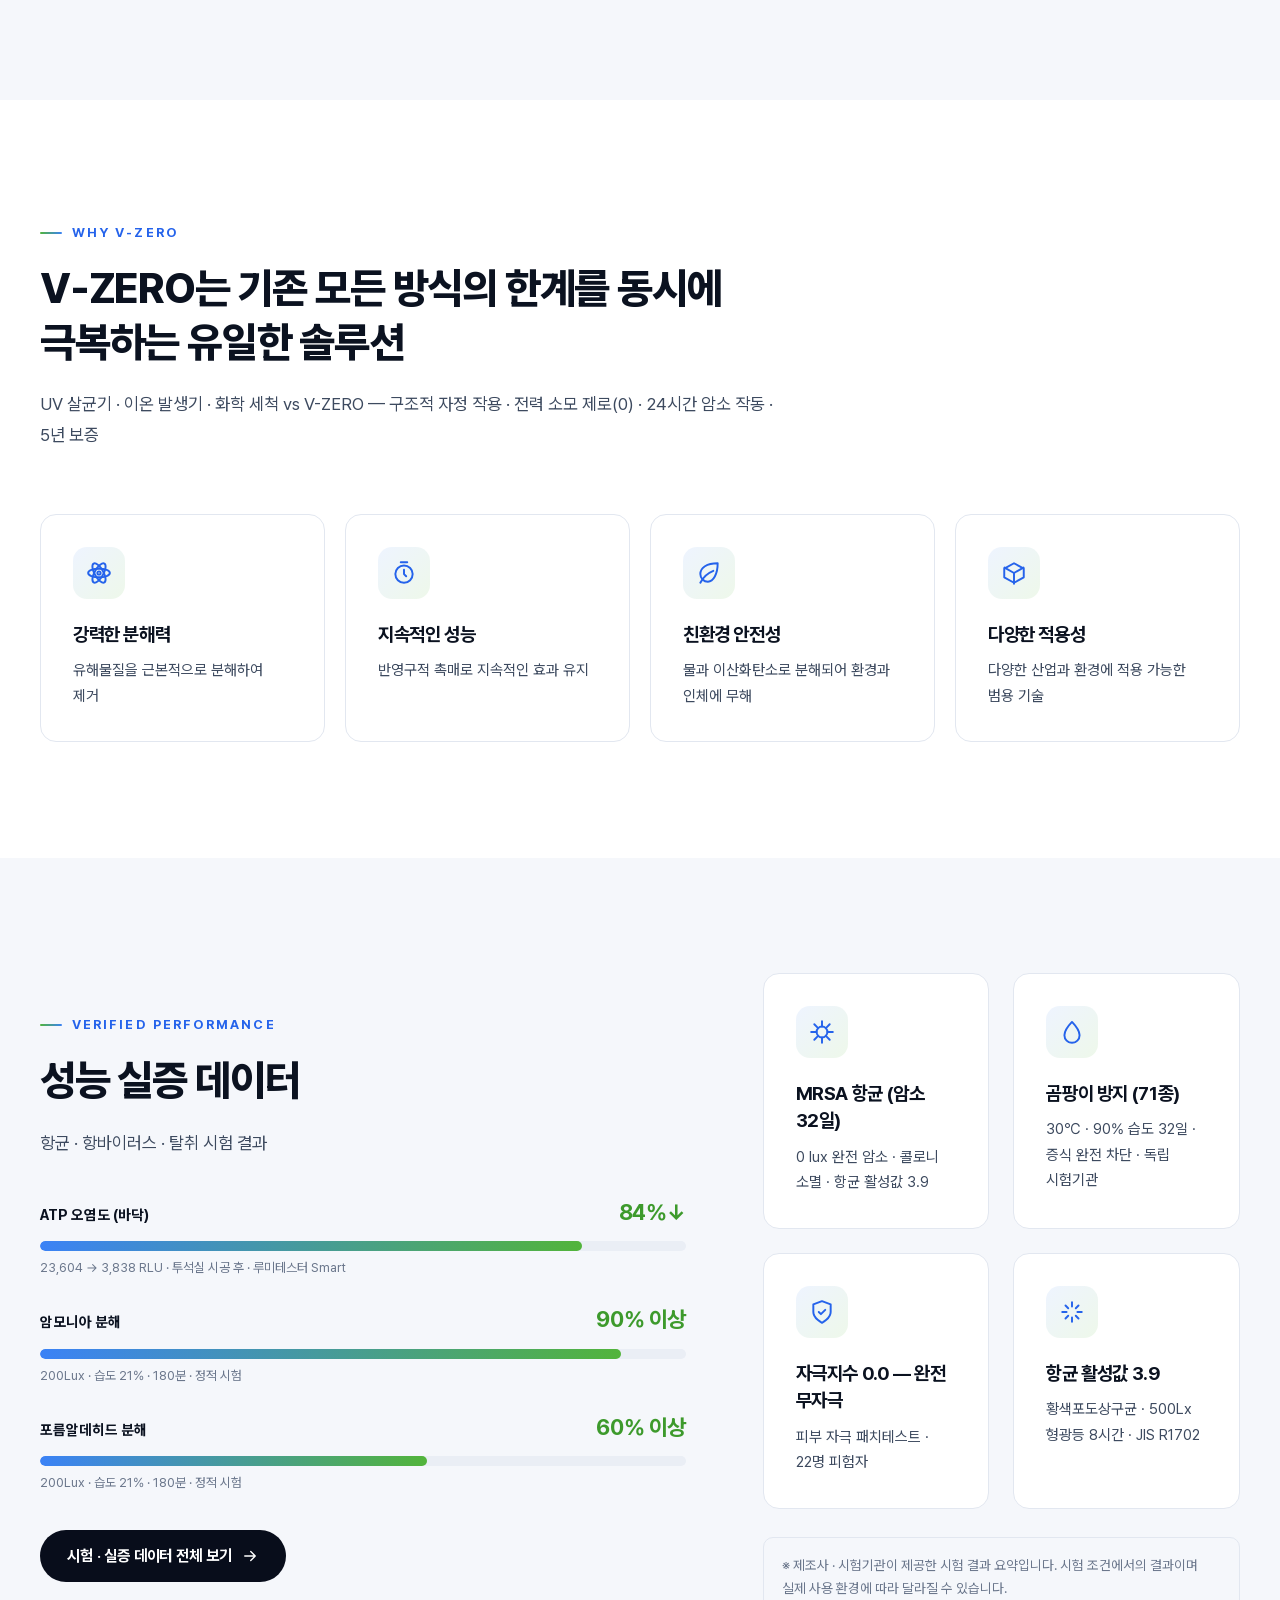
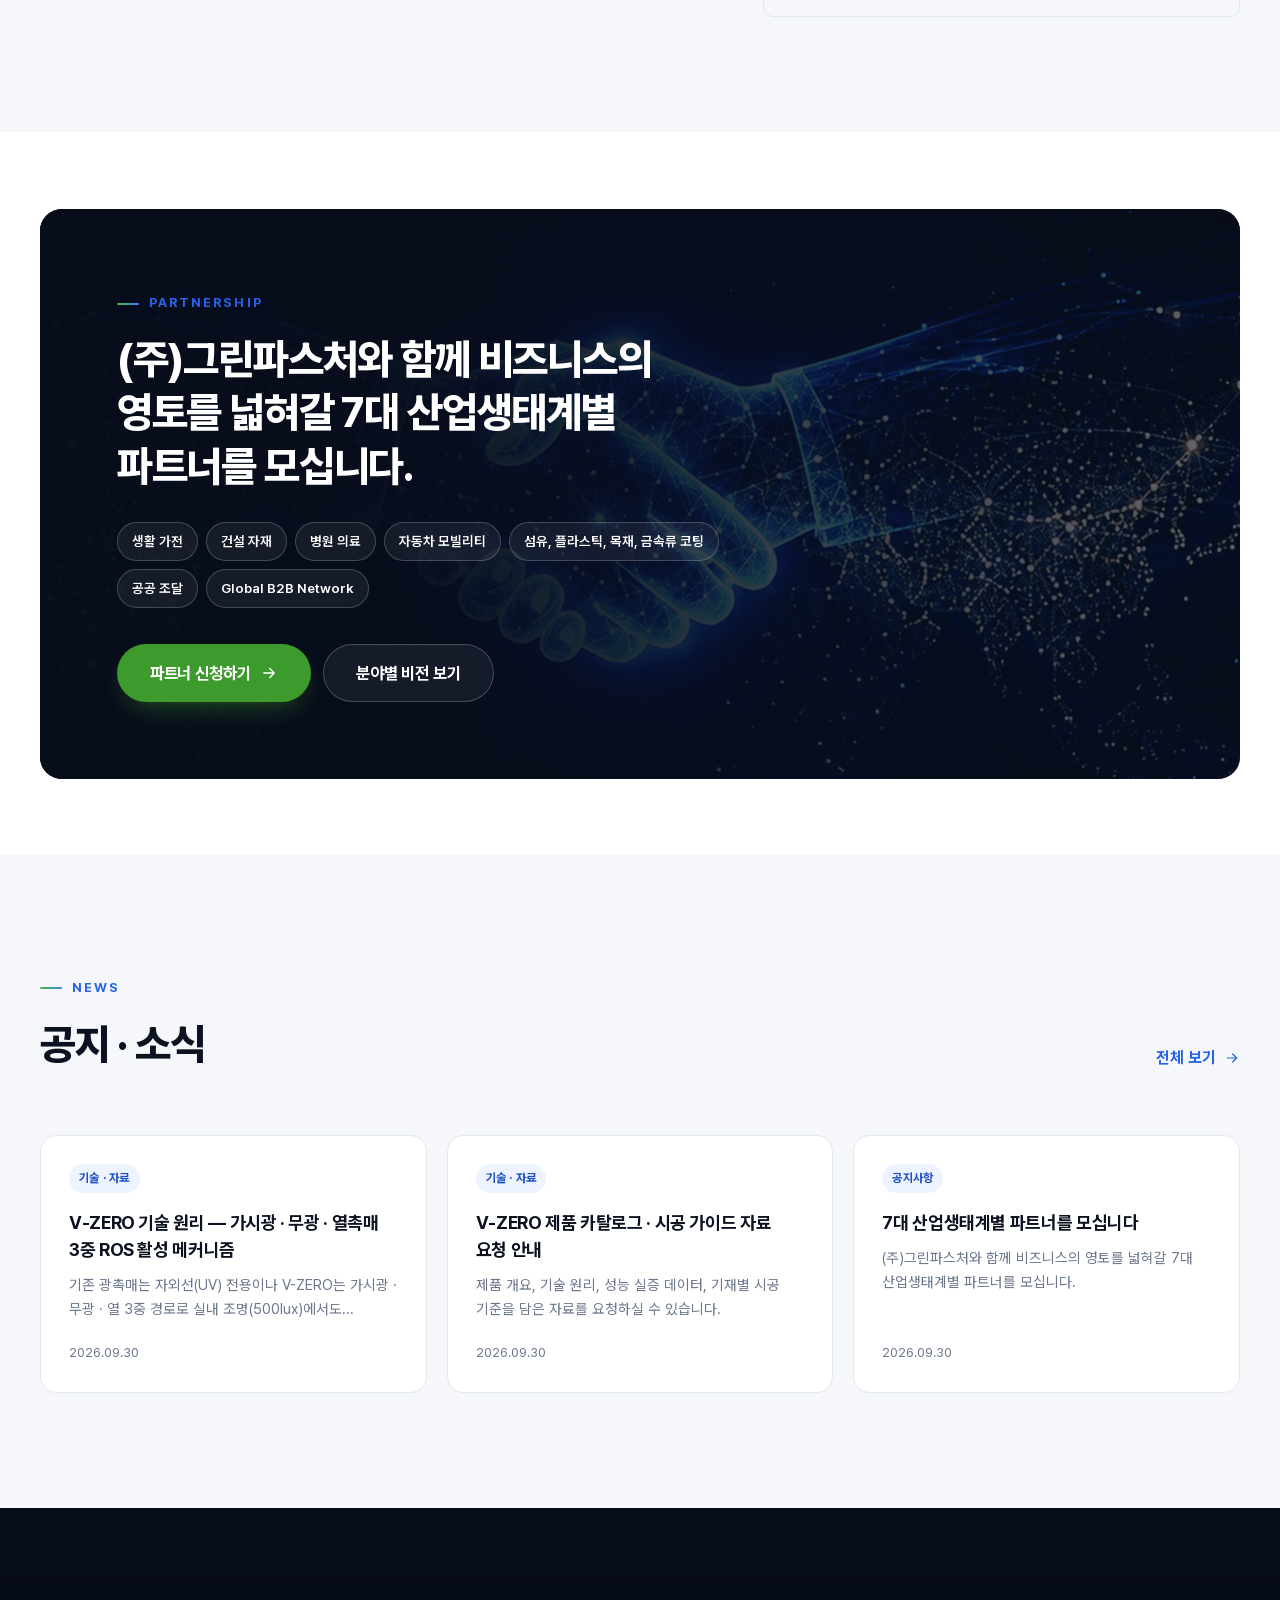
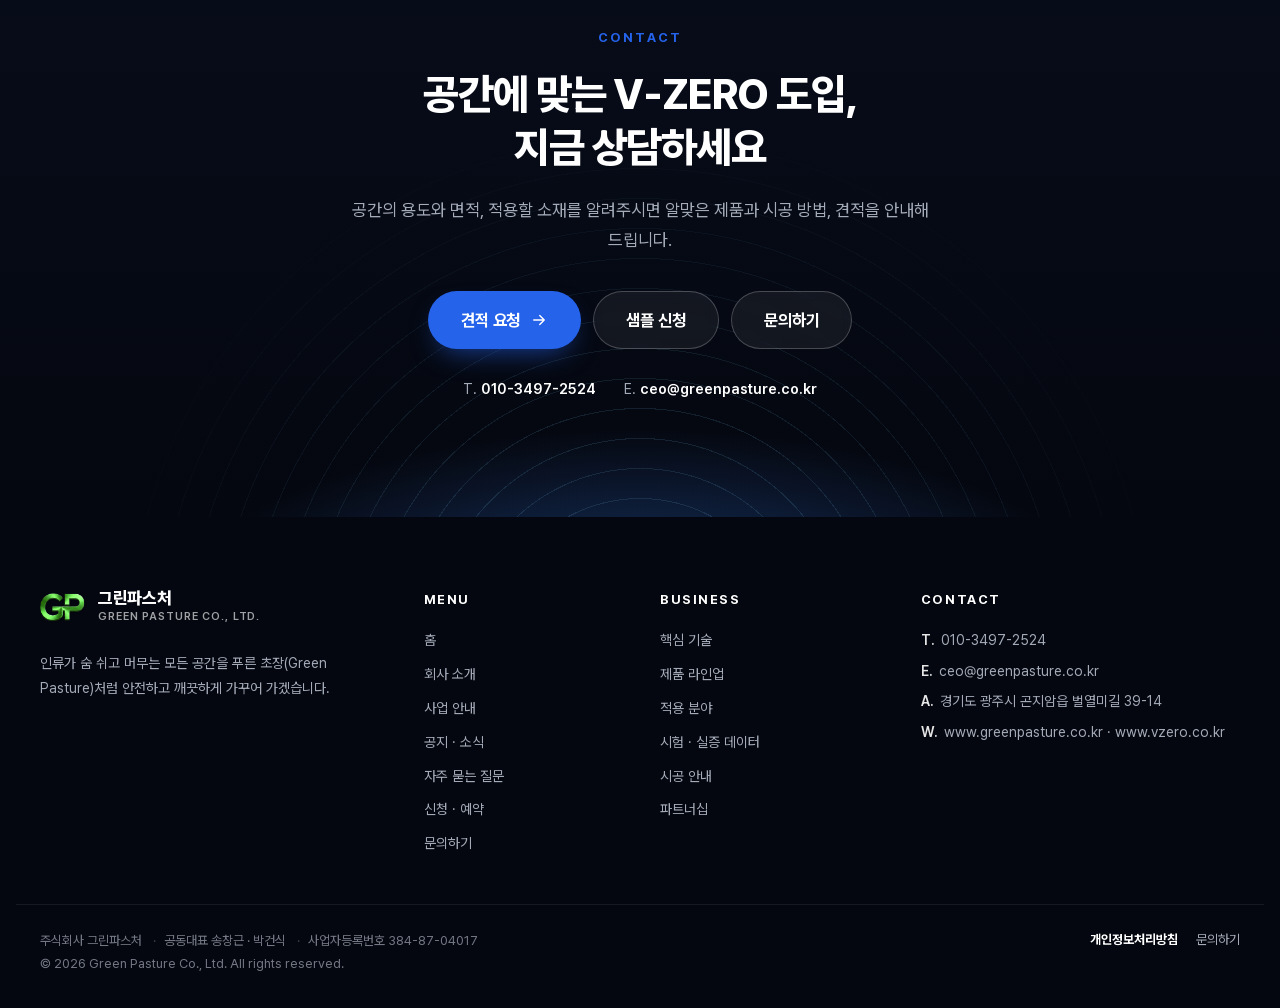
==== commit 3bbe1f78: "홈페이지에서 BNI 문구 삭제 (고객 요청) - 회사 소개 CSO 인사말: 'BNI' 낱말만 삭제 - 7번째 산업 항목 이름을 리플릿 부제 'Global B2B Network' 로" ====
--- a/index.html
+++ b/index.html
@@ -27,7 +27,7 @@
 <meta name="theme-color" content="#080d1b">
 <script>(function(){var d=document.documentElement;d.classList.remove('no-js');try{var q=new URLSearchParams(location.search).get('lang');var l=q||localStorage.getItem('gp-lang');if(l==='en')d.lang='en';}catch(e){}})();</script>
 <link rel="stylesheet" href="assets/fonts/pretendard/pretendard.css">
-<link rel="stylesheet" href="assets/css/style.css?v=6">
+<link rel="stylesheet" href="assets/css/style.css?v=7">
 <script type="application/ld+json">
 {
   "@context": "https://schema.org",
@@ -288,7 +288,7 @@
         </a>
         <a class="app reveal" data-delay="2" href="business.html#partnership">
           <div class="app__media"><img src="assets/img/partner-network.jpg" alt="세계 지도 위에서 맞잡은 손" width="1600" height="636" loading="lazy"></div>
-          <div class="app__body"><span class="app__no">07</span><h3><span data-lang="ko">BNI World Network 76</span><span data-lang="en">BNI World Network 76</span></h3></div>
+          <div class="app__body"><span class="app__no">07</span><h3><span data-lang="ko">Global B2B Network</span><span data-lang="en">Global B2B Network</span></h3></div>
         </a>
         <a class="app app--text reveal" data-delay="3" href="apply.html?type=partner">
           <div class="app__body">
@@ -408,7 +408,7 @@
           <li><span data-lang="ko">자동차 모빌리티</span><span data-lang="en">Automotive Mobility</span></li>
           <li><span data-lang="ko">섬유, 플라스틱, 목재, 금속류 코팅</span><span data-lang="en">Textiles, Plastics, Wood &amp; Metals</span></li>
           <li><span data-lang="ko">공공 조달</span><span data-lang="en">Public Procurement</span></li>
-          <li><span data-lang="ko">BNI World Network 76</span><span data-lang="en">BNI World Network 76</span></li>
+          <li><span data-lang="ko">Global B2B Network</span><span data-lang="en">Global B2B Network</span></li>
         </ul>
         <div class="btn-row">
           <a class="btn btn--green btn--lg" href="apply.html?type=partner"><span data-lang="ko">파트너 신청하기</span><span data-lang="en">Apply for Partnership</span><i data-icon="arrow"></i></a>
@@ -453,7 +453,7 @@
 </main>
 
 <div id="footer-slot"></div>
-<script src="assets/data/posts.js?v=6"></script>
-<script src="assets/js/site.js?v=6"></script>
+<script src="assets/data/posts.js?v=7"></script>
+<script src="assets/js/site.js?v=7"></script>
 </body>
 </html>
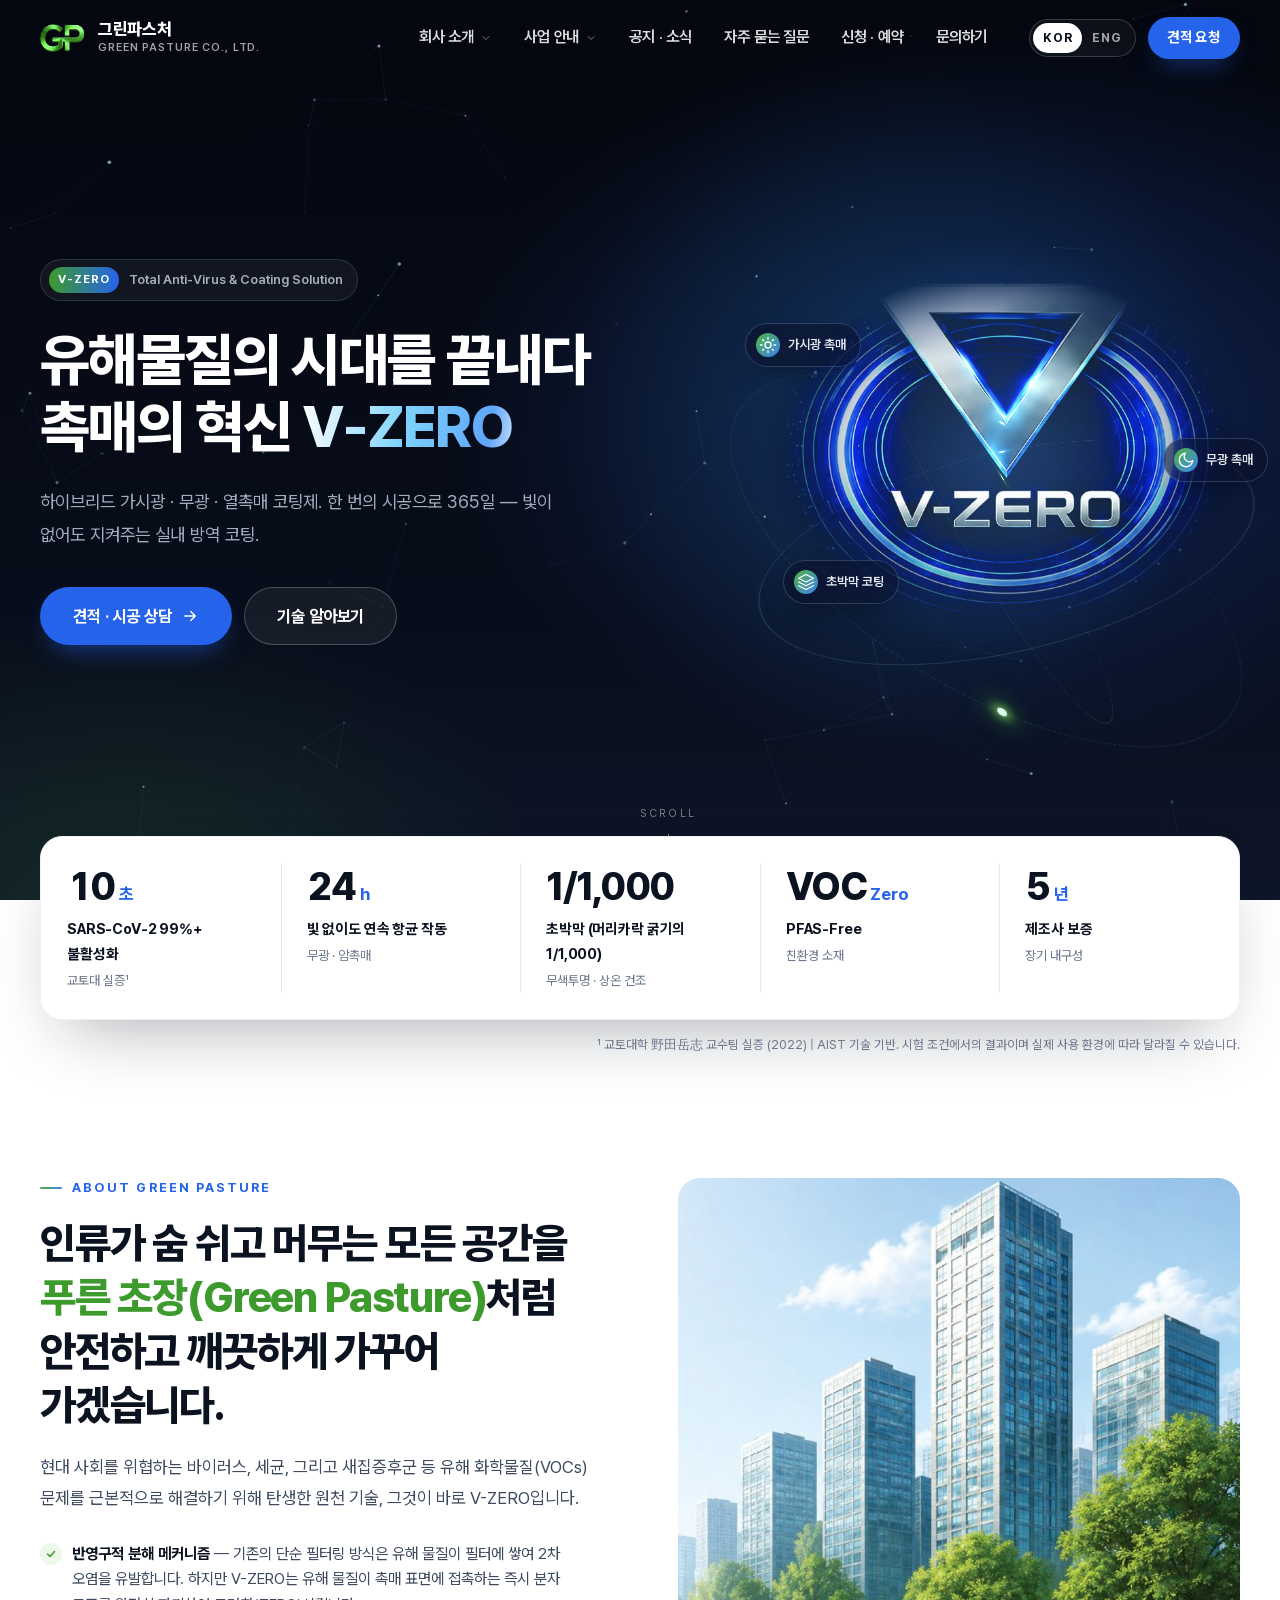
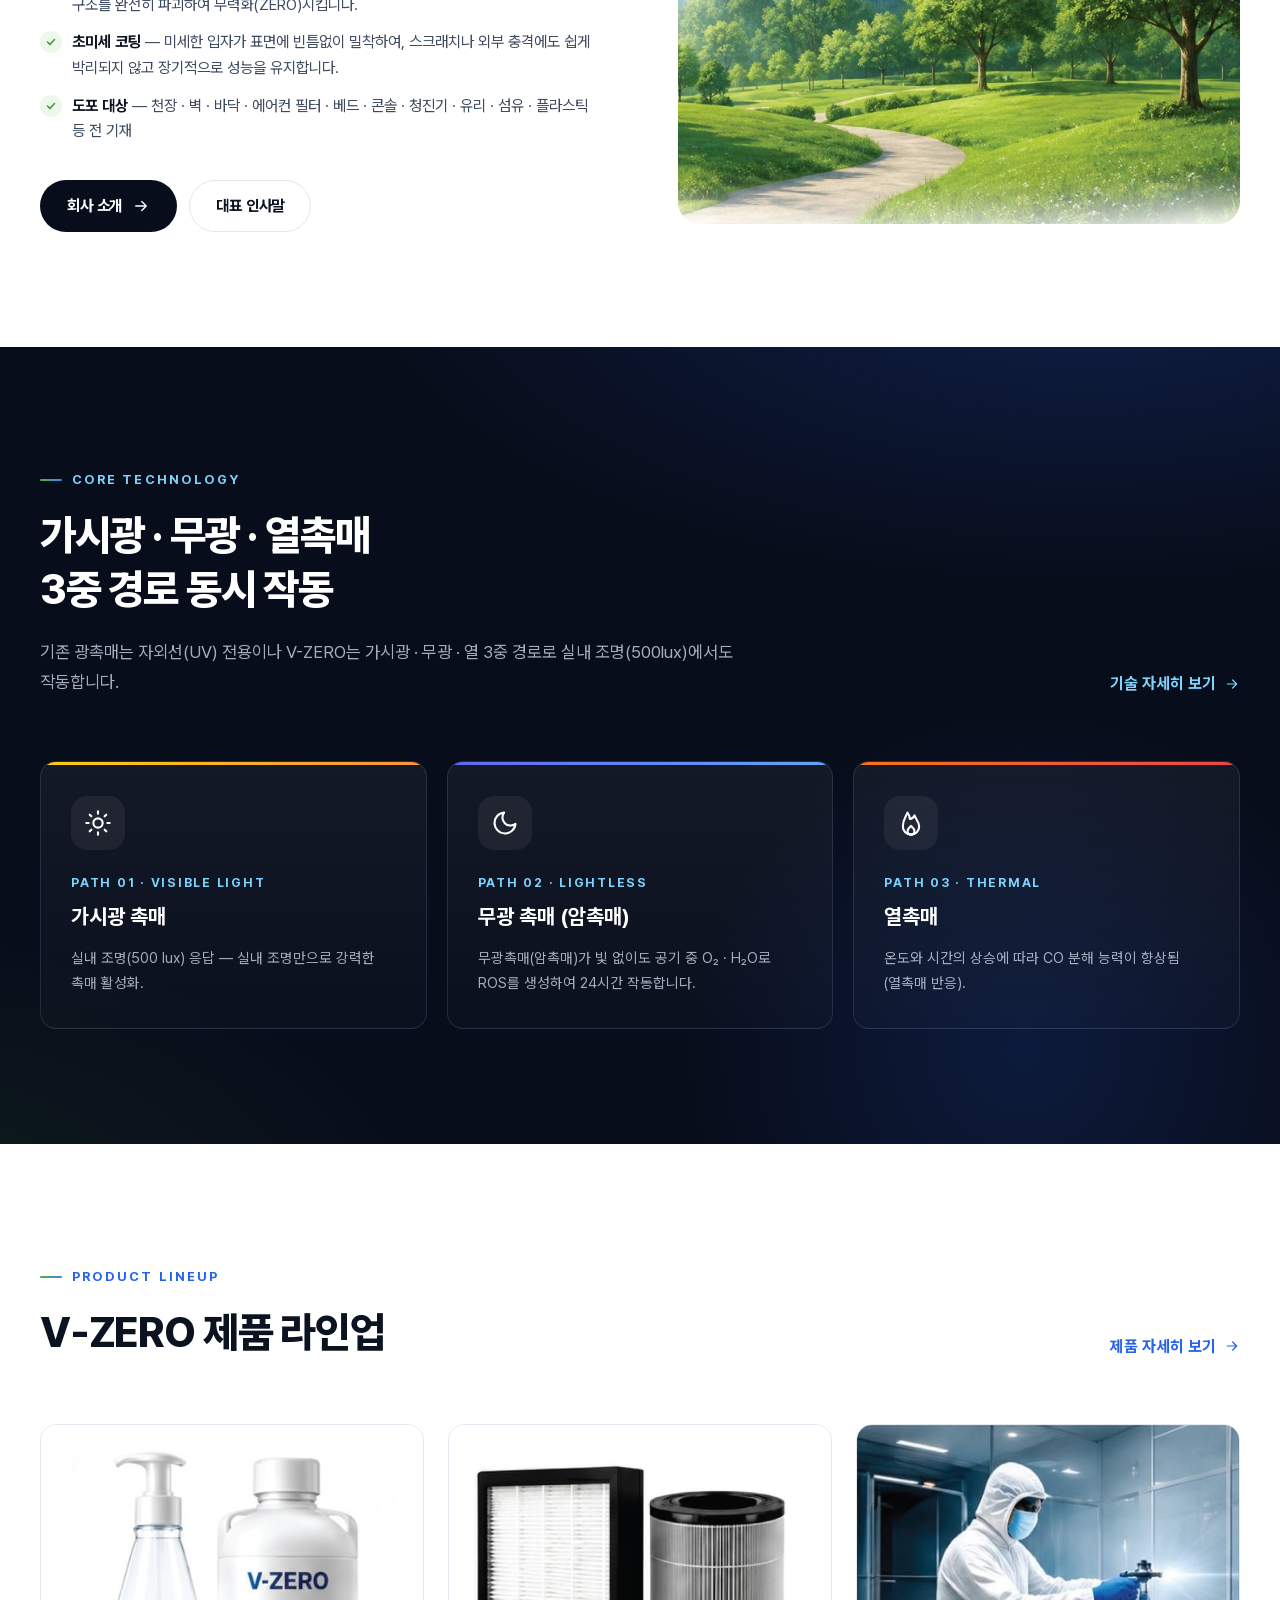
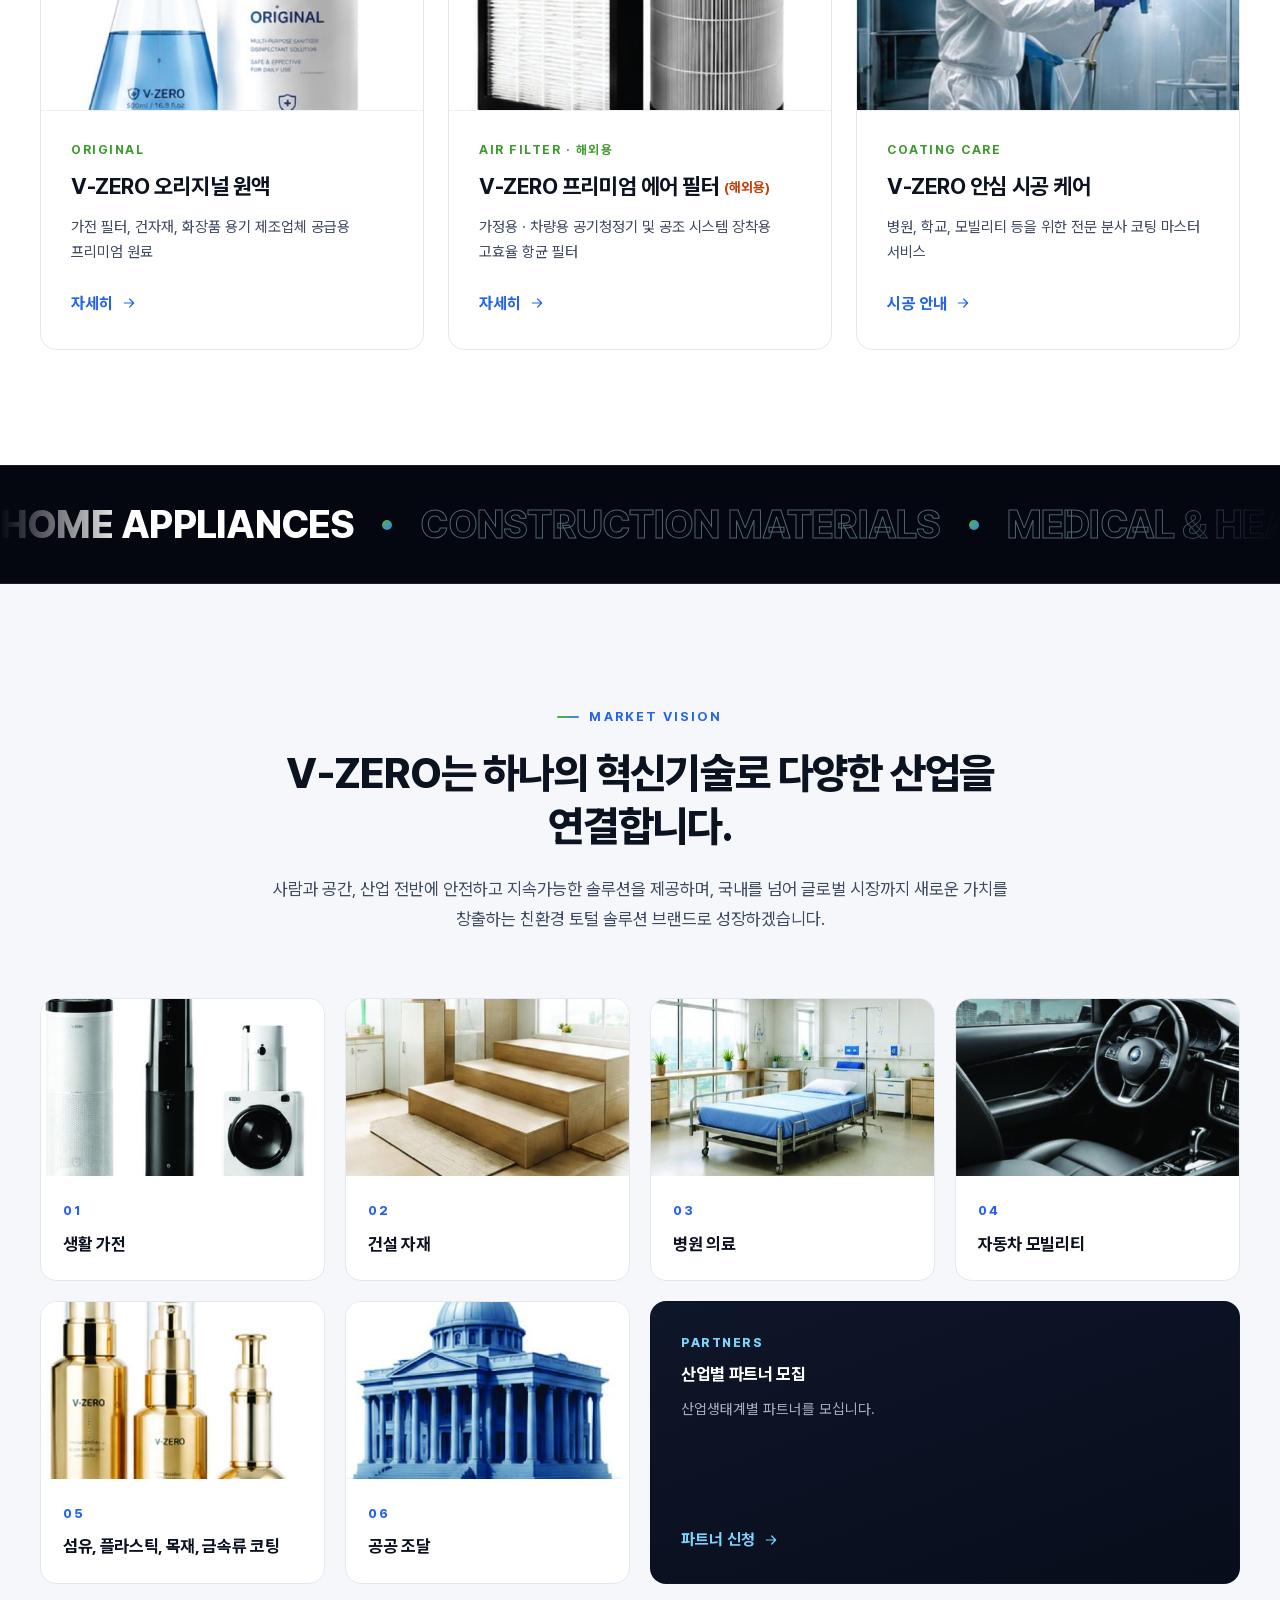
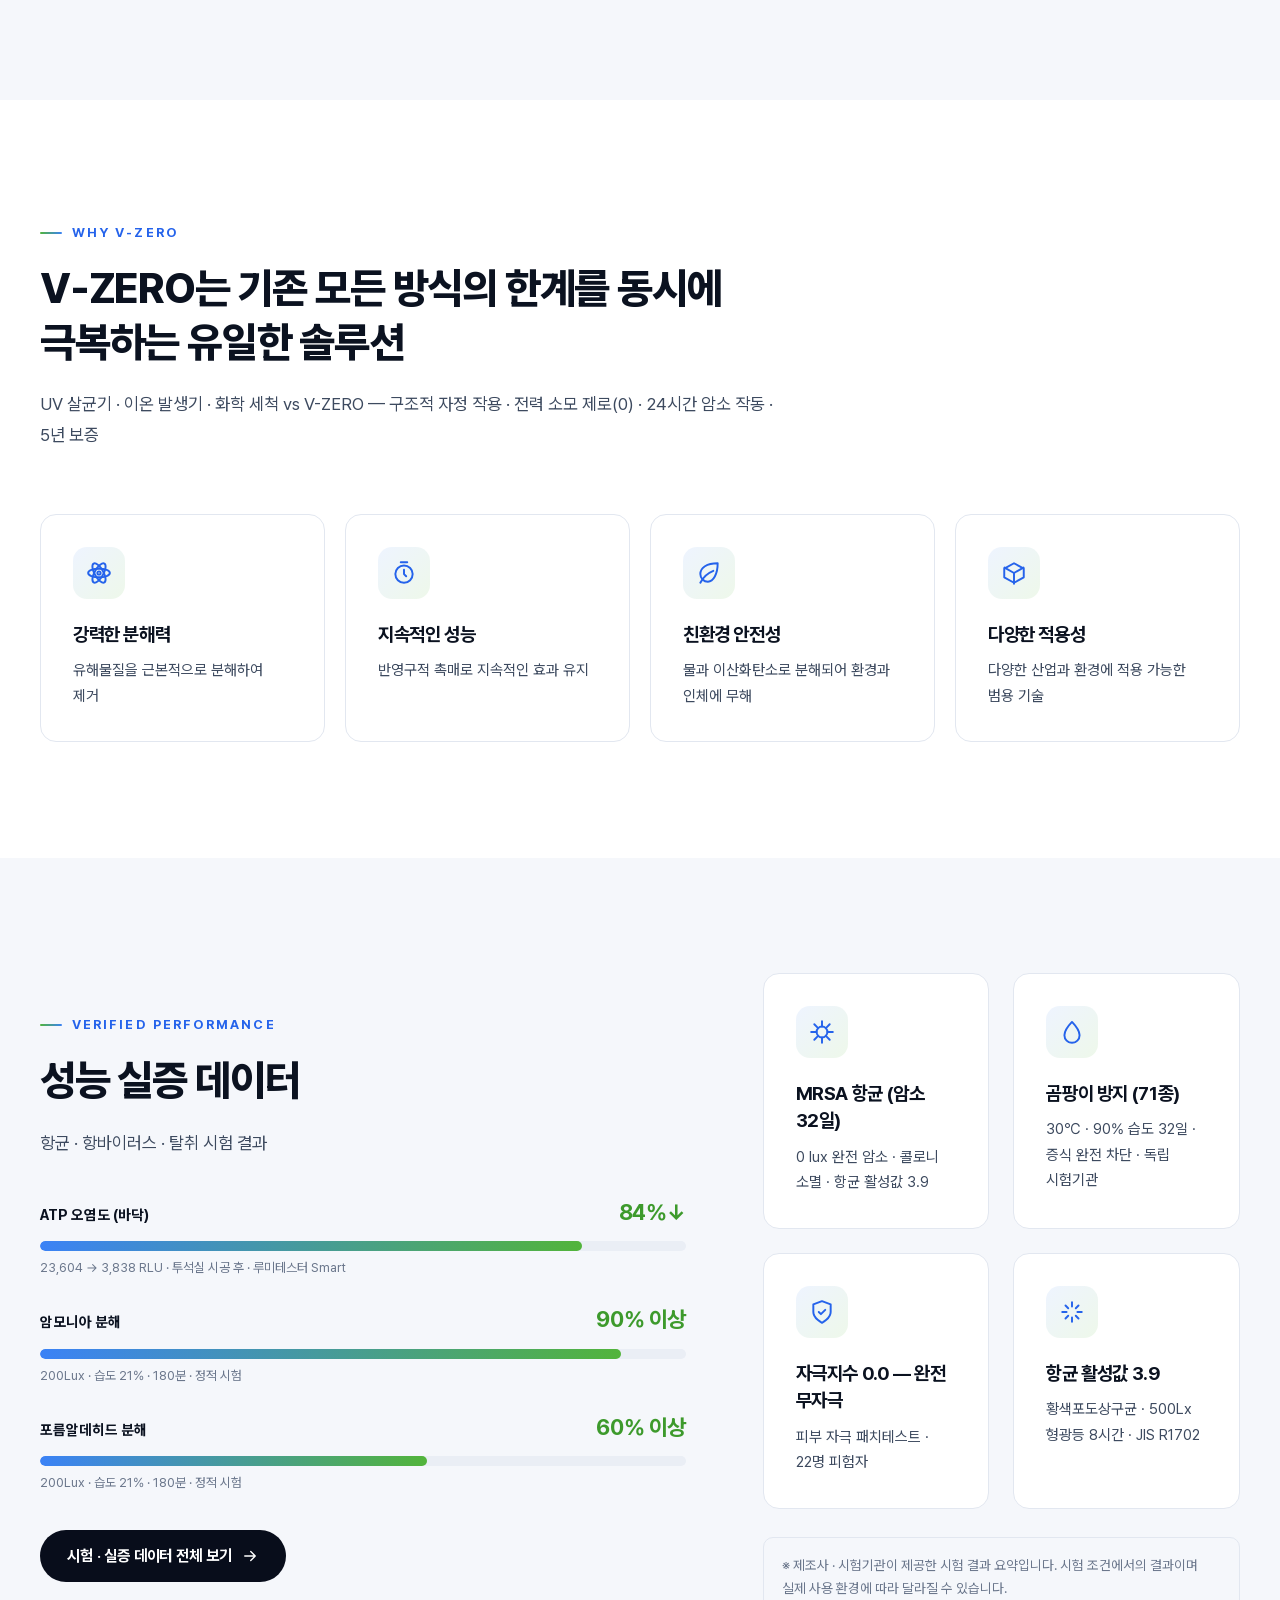
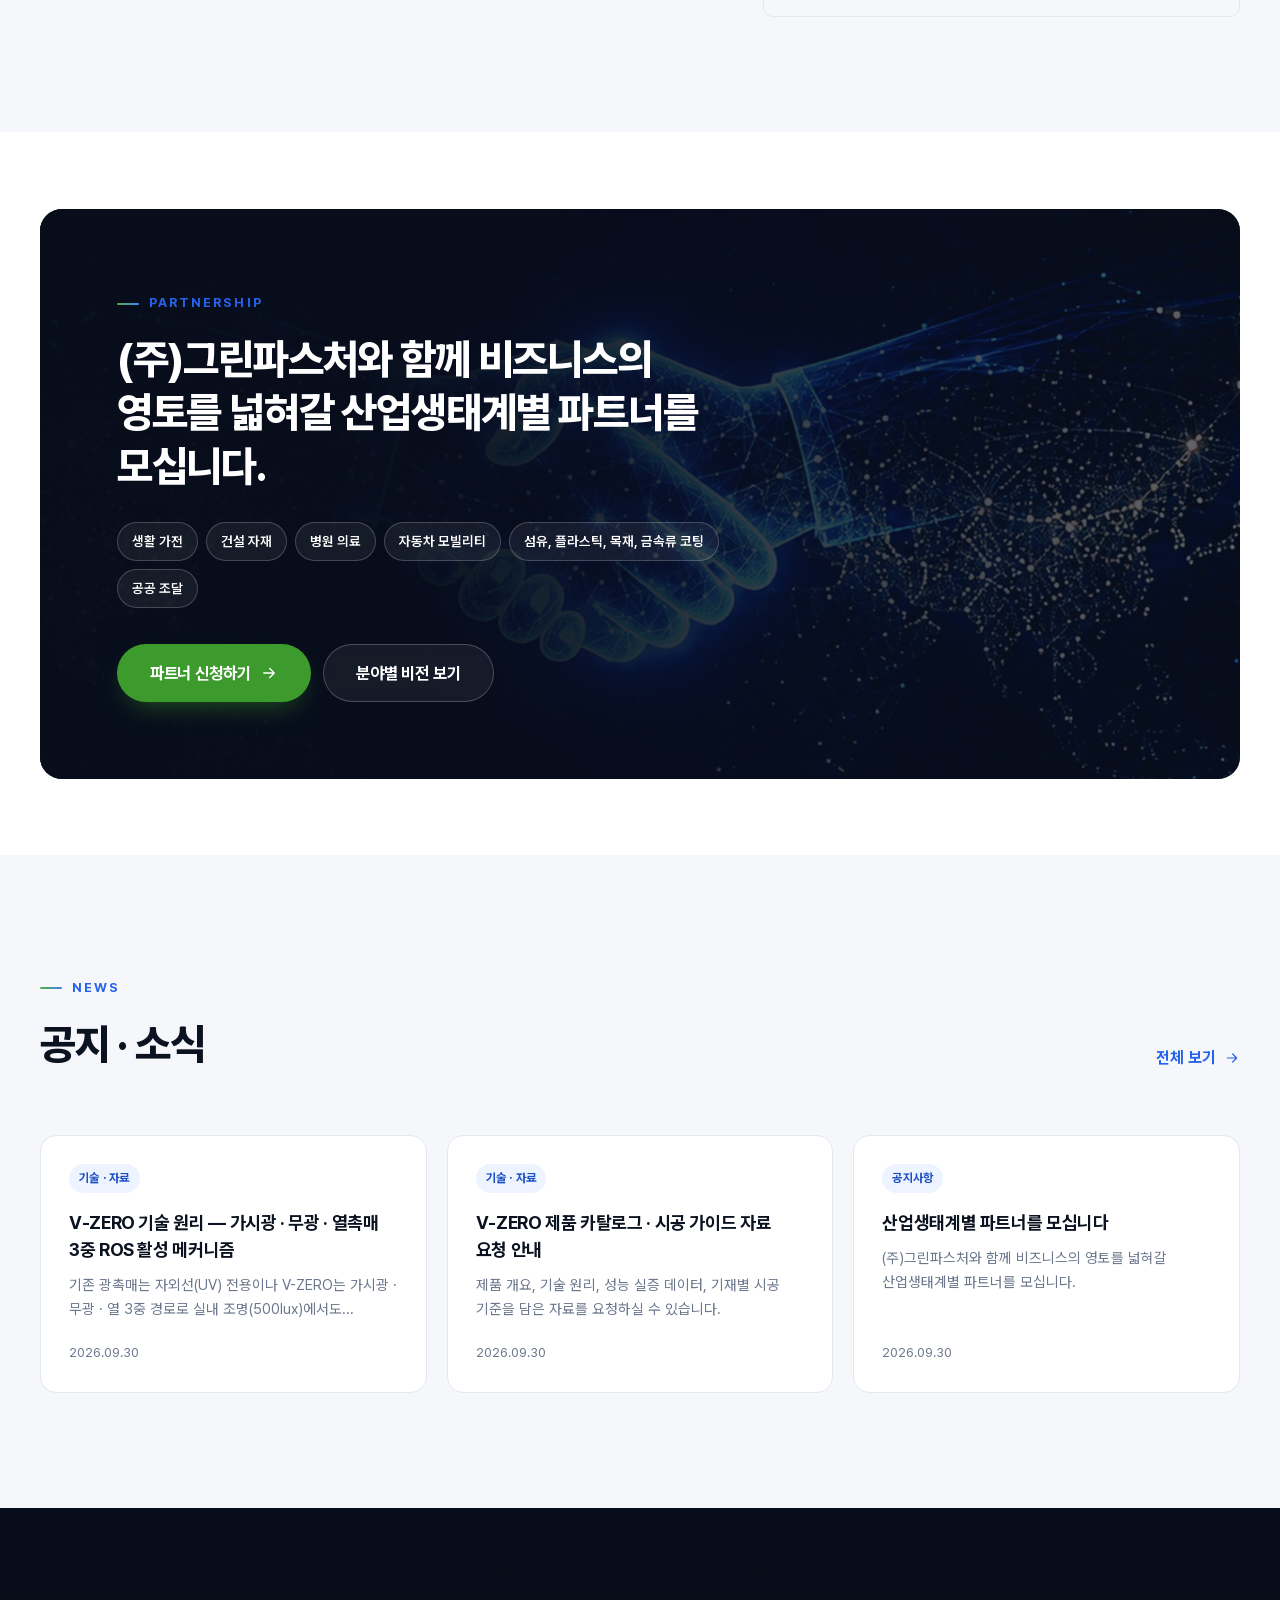
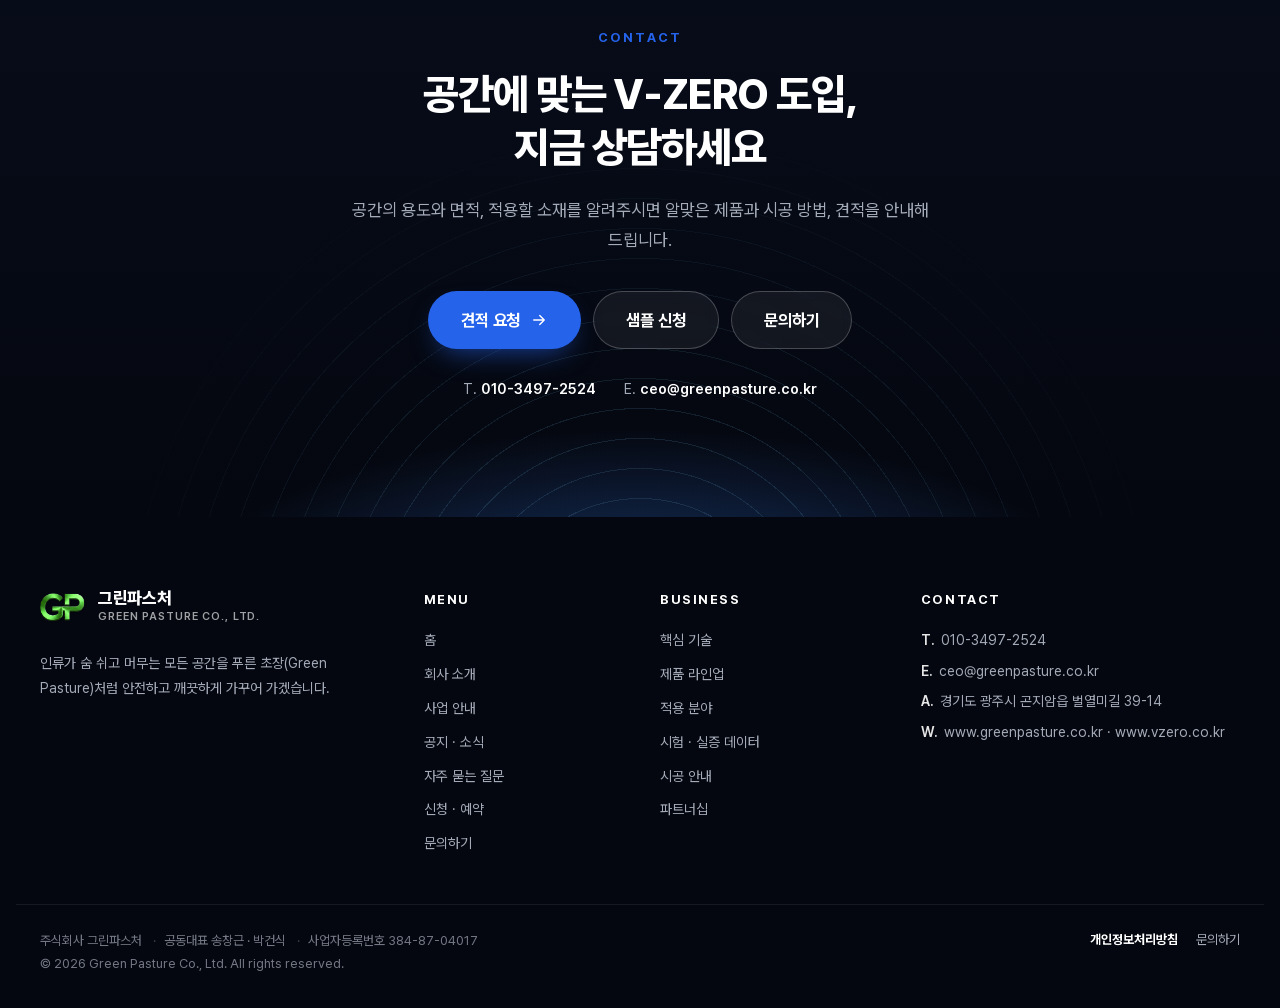
==== commit b27d3412: "네트워크 관련 문구 · 7번째 항목 삭제 (고객 요청) - CSO 인사말: 76개국 글로벌 네트워크 구절 삭제 - 7번째 산업 항목(Global B2B Network) 삭제: 메인" ====
--- a/index.html
+++ b/index.html
@@ -27,7 +27,7 @@
 <meta name="theme-color" content="#080d1b">
 <script>(function(){var d=document.documentElement;d.classList.remove('no-js');try{var q=new URLSearchParams(location.search).get('lang');var l=q||localStorage.getItem('gp-lang');if(l==='en')d.lang='en';}catch(e){}})();</script>
 <link rel="stylesheet" href="assets/fonts/pretendard/pretendard.css">
-<link rel="stylesheet" href="assets/css/style.css?v=7">
+<link rel="stylesheet" href="assets/css/style.css?v=8">
 <script type="application/ld+json">
 {
   "@context": "https://schema.org",
@@ -248,9 +248,9 @@
     </div>
   </section>
 
-  <!-- ============ 흐르는 산업 띠 (장식 · 7대 산업 영문명) ============ -->
+  <!-- ============ 흐르는 산업 띠 (장식 · 산업 영문명) ============ -->
   <div class="marquee" aria-hidden="true">
-    <div class="marquee__track"><div class="marquee__group"><span class="marquee__item">Home Appliances</span><span class="marquee__item">Construction Materials</span><span class="marquee__item">Medical &amp; Healthcare</span><span class="marquee__item">Automotive Mobility</span><span class="marquee__item">Textiles, Plastics, Wood &amp; Metals</span><span class="marquee__item">Public Procurement</span><span class="marquee__item">Global B2B Network</span></div><div class="marquee__group"><span class="marquee__item">Home Appliances</span><span class="marquee__item">Construction Materials</span><span class="marquee__item">Medical &amp; Healthcare</span><span class="marquee__item">Automotive Mobility</span><span class="marquee__item">Textiles, Plastics, Wood &amp; Metals</span><span class="marquee__item">Public Procurement</span><span class="marquee__item">Global B2B Network</span></div></div>
+    <div class="marquee__track"><div class="marquee__group"><span class="marquee__item">Home Appliances</span><span class="marquee__item">Construction Materials</span><span class="marquee__item">Medical &amp; Healthcare</span><span class="marquee__item">Automotive Mobility</span><span class="marquee__item">Textiles, Plastics, Wood &amp; Metals</span><span class="marquee__item">Public Procurement</span></div><div class="marquee__group"><span class="marquee__item">Home Appliances</span><span class="marquee__item">Construction Materials</span><span class="marquee__item">Medical &amp; Healthcare</span><span class="marquee__item">Automotive Mobility</span><span class="marquee__item">Textiles, Plastics, Wood &amp; Metals</span><span class="marquee__item">Public Procurement</span></div></div>
   </div>
 
   <!-- ============ 적용 분야 ============ -->
@@ -286,15 +286,11 @@
           <div class="app__media"><img src="assets/img/app-public.jpg" alt="공공 건축물" width="423" height="417" loading="lazy"></div>
           <div class="app__body"><span class="app__no">06</span><h3><span data-lang="ko">공공 조달</span><span data-lang="en">Public Procurement</span></h3></div>
         </a>
-        <a class="app reveal" data-delay="2" href="business.html#partnership">
-          <div class="app__media"><img src="assets/img/partner-network.jpg" alt="세계 지도 위에서 맞잡은 손" width="1600" height="636" loading="lazy"></div>
-          <div class="app__body"><span class="app__no">07</span><h3><span data-lang="ko">Global B2B Network</span><span data-lang="en">Global B2B Network</span></h3></div>
-        </a>
         <a class="app app--text reveal" data-delay="3" href="apply.html?type=partner">
           <div class="app__body">
             <span class="app__no">PARTNERS</span>
             <h3><span data-lang="ko">산업별 파트너 모집</span><span data-lang="en">Become a partner</span></h3>
-            <p><span data-lang="ko">7대 산업생태계별 파트너를 모십니다.</span><span data-lang="en">We welcome partners in each of the seven industrial ecosystems.</span></p>
+            <p><span data-lang="ko">산업생태계별 파트너를 모십니다.</span><span data-lang="en">We welcome partners in each industrial ecosystem.</span></p>
             <span class="link-arrow"><span data-lang="ko">파트너 신청</span><span data-lang="en">Apply</span><i data-icon="arrow"></i></span>
           </div>
         </a>
@@ -400,7 +396,7 @@
       <div class="partner-band reveal">
         <div class="partner-band__bg"><img src="assets/img/partner-network.jpg" alt="" width="1600" height="636" loading="lazy"></div>
         <span class="eyebrow">Partnership</span>
-        <h2 class="h2"><span data-lang="ko">(주)그린파스처와 함께 비즈니스의 영토를 넓혀갈 7대 산업생태계별 파트너를 모십니다.</span><span data-lang="en">We welcome partners in seven industrial ecosystems to expand the territory of business together with Green Pasture Co., Ltd.</span></h2>
+        <h2 class="h2"><span data-lang="ko">(주)그린파스처와 함께 비즈니스의 영토를 넓혀갈 산업생태계별 파트너를 모십니다.</span><span data-lang="en">We welcome partners in industrial ecosystems to expand the territory of business together with Green Pasture Co., Ltd.</span></h2>
         <ul class="partner-tags">
           <li><span data-lang="ko">생활 가전</span><span data-lang="en">Home Appliances</span></li>
           <li><span data-lang="ko">건설 자재</span><span data-lang="en">Construction Materials</span></li>
@@ -408,7 +404,6 @@
           <li><span data-lang="ko">자동차 모빌리티</span><span data-lang="en">Automotive Mobility</span></li>
           <li><span data-lang="ko">섬유, 플라스틱, 목재, 금속류 코팅</span><span data-lang="en">Textiles, Plastics, Wood &amp; Metals</span></li>
           <li><span data-lang="ko">공공 조달</span><span data-lang="en">Public Procurement</span></li>
-          <li><span data-lang="ko">Global B2B Network</span><span data-lang="en">Global B2B Network</span></li>
         </ul>
         <div class="btn-row">
           <a class="btn btn--green btn--lg" href="apply.html?type=partner"><span data-lang="ko">파트너 신청하기</span><span data-lang="en">Apply for Partnership</span><i data-icon="arrow"></i></a>
@@ -453,7 +448,7 @@
 </main>
 
 <div id="footer-slot"></div>
-<script src="assets/data/posts.js?v=7"></script>
-<script src="assets/js/site.js?v=7"></script>
+<script src="assets/data/posts.js?v=8"></script>
+<script src="assets/js/site.js?v=8"></script>
 </body>
 </html>
--- a/assets/css/style.css
+++ b/assets/css/style.css
@@ -603,6 +603,7 @@
 .apps--4 { grid-template-columns: repeat(4, minmax(0, 1fr)); }
 .apps--4 .app__body { padding: 20px 22px 22px; }
 .apps--4 .app__body h3 { font-size: 17px; }
+.apps--4 > .app--text { grid-column: span 2; }  /* 메인 적용 분야: 타일 6개 + 파트너 카드 = 두 줄 */
 .app--text { background: linear-gradient(160deg, var(--night-800), var(--night-900)); border-color: transparent; color: #fff; }
 .app--text .app__body { padding: 30px; display: flex; flex-direction: column; height: 100%; }
 .app--text .app__no { color: var(--cyan-300); }
@@ -1449,10 +1450,6 @@
 }
 
 @media (max-width: 720px) {
-  /* 사업 안내 07 카드: 인라인 3열 배치를 휴대폰에서 1열로 */
-  .app--text > .app__body[style] { grid-template-columns: 1fr !important; gap: 14px !important; }
-  .app--text > .app__body[style] > .app__no { font-size: 28px !important; }
-  .app--text > .app__body[style] > .btn { justify-self: start; }
   .registration__list > div { grid-template-columns: 1fr; gap: 2px; }
   :root { --gutter: 18px; }
   body { font-size: 15.5px; }
